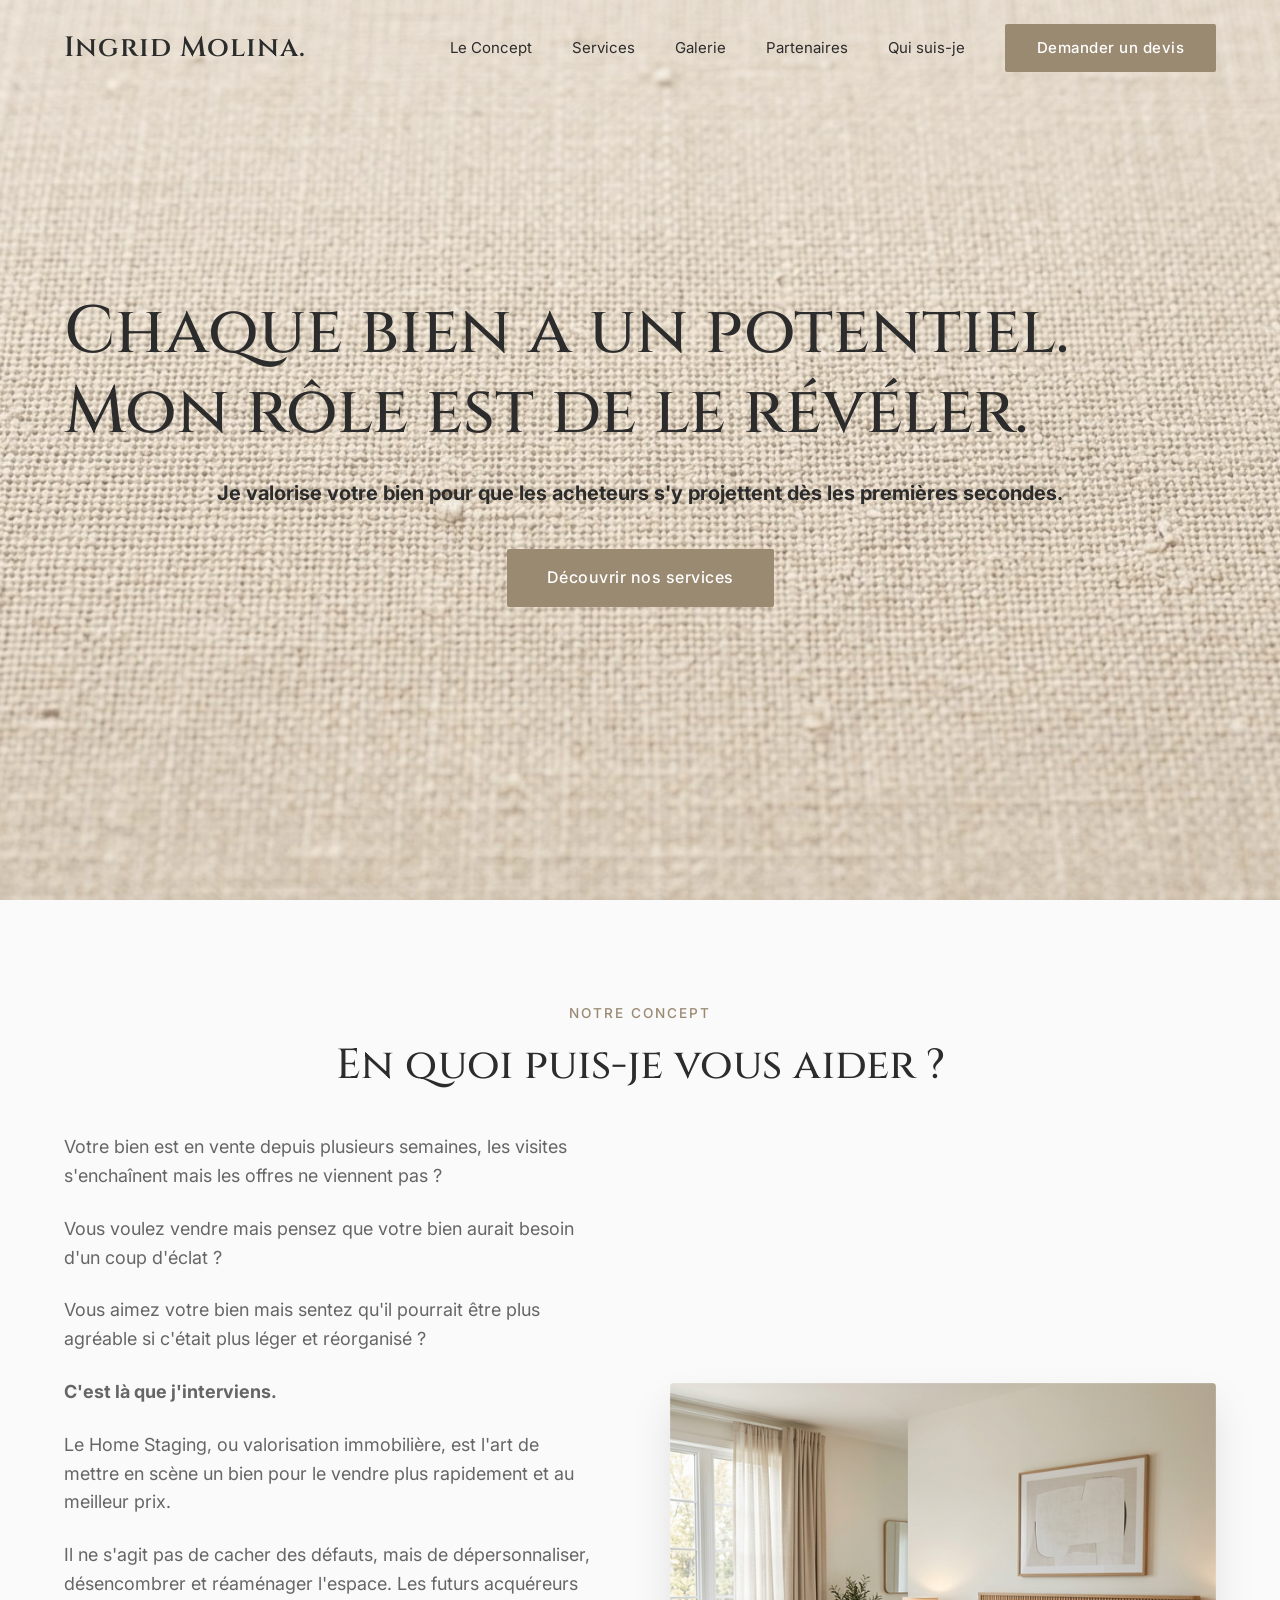
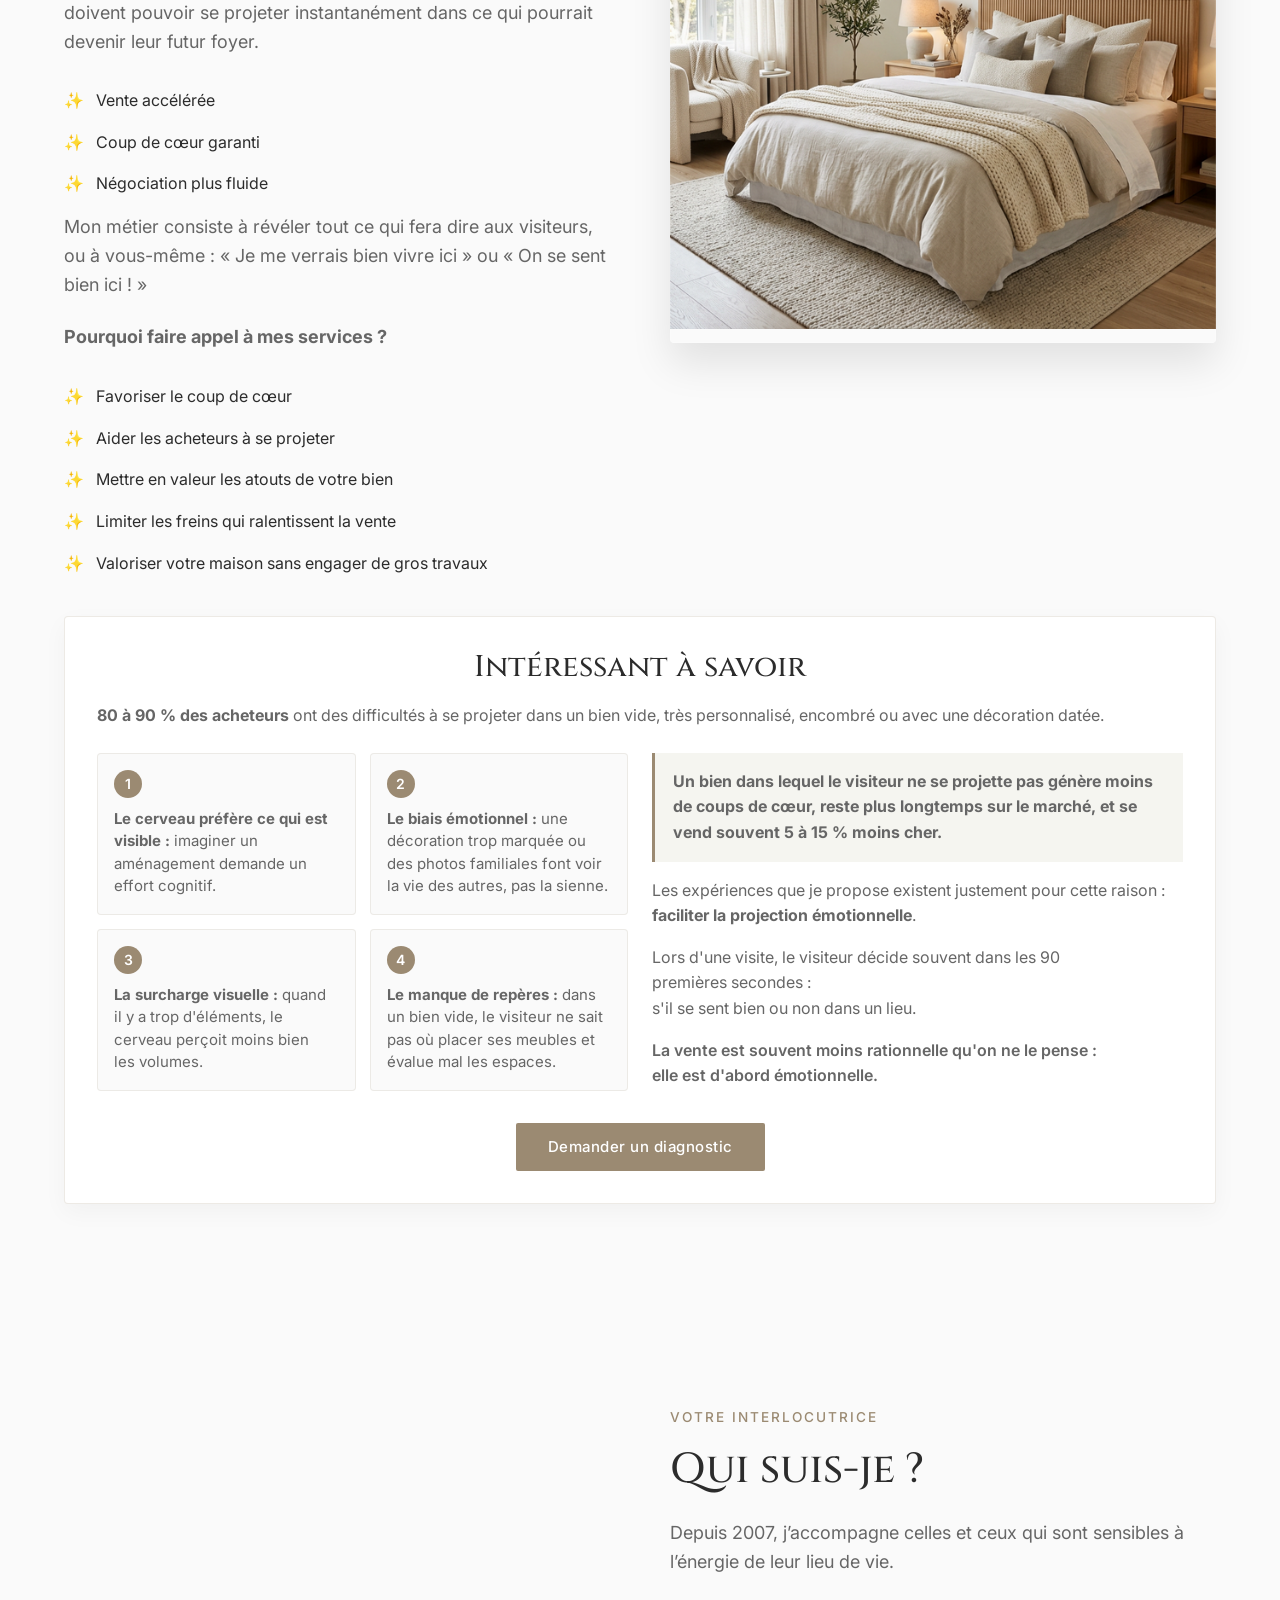
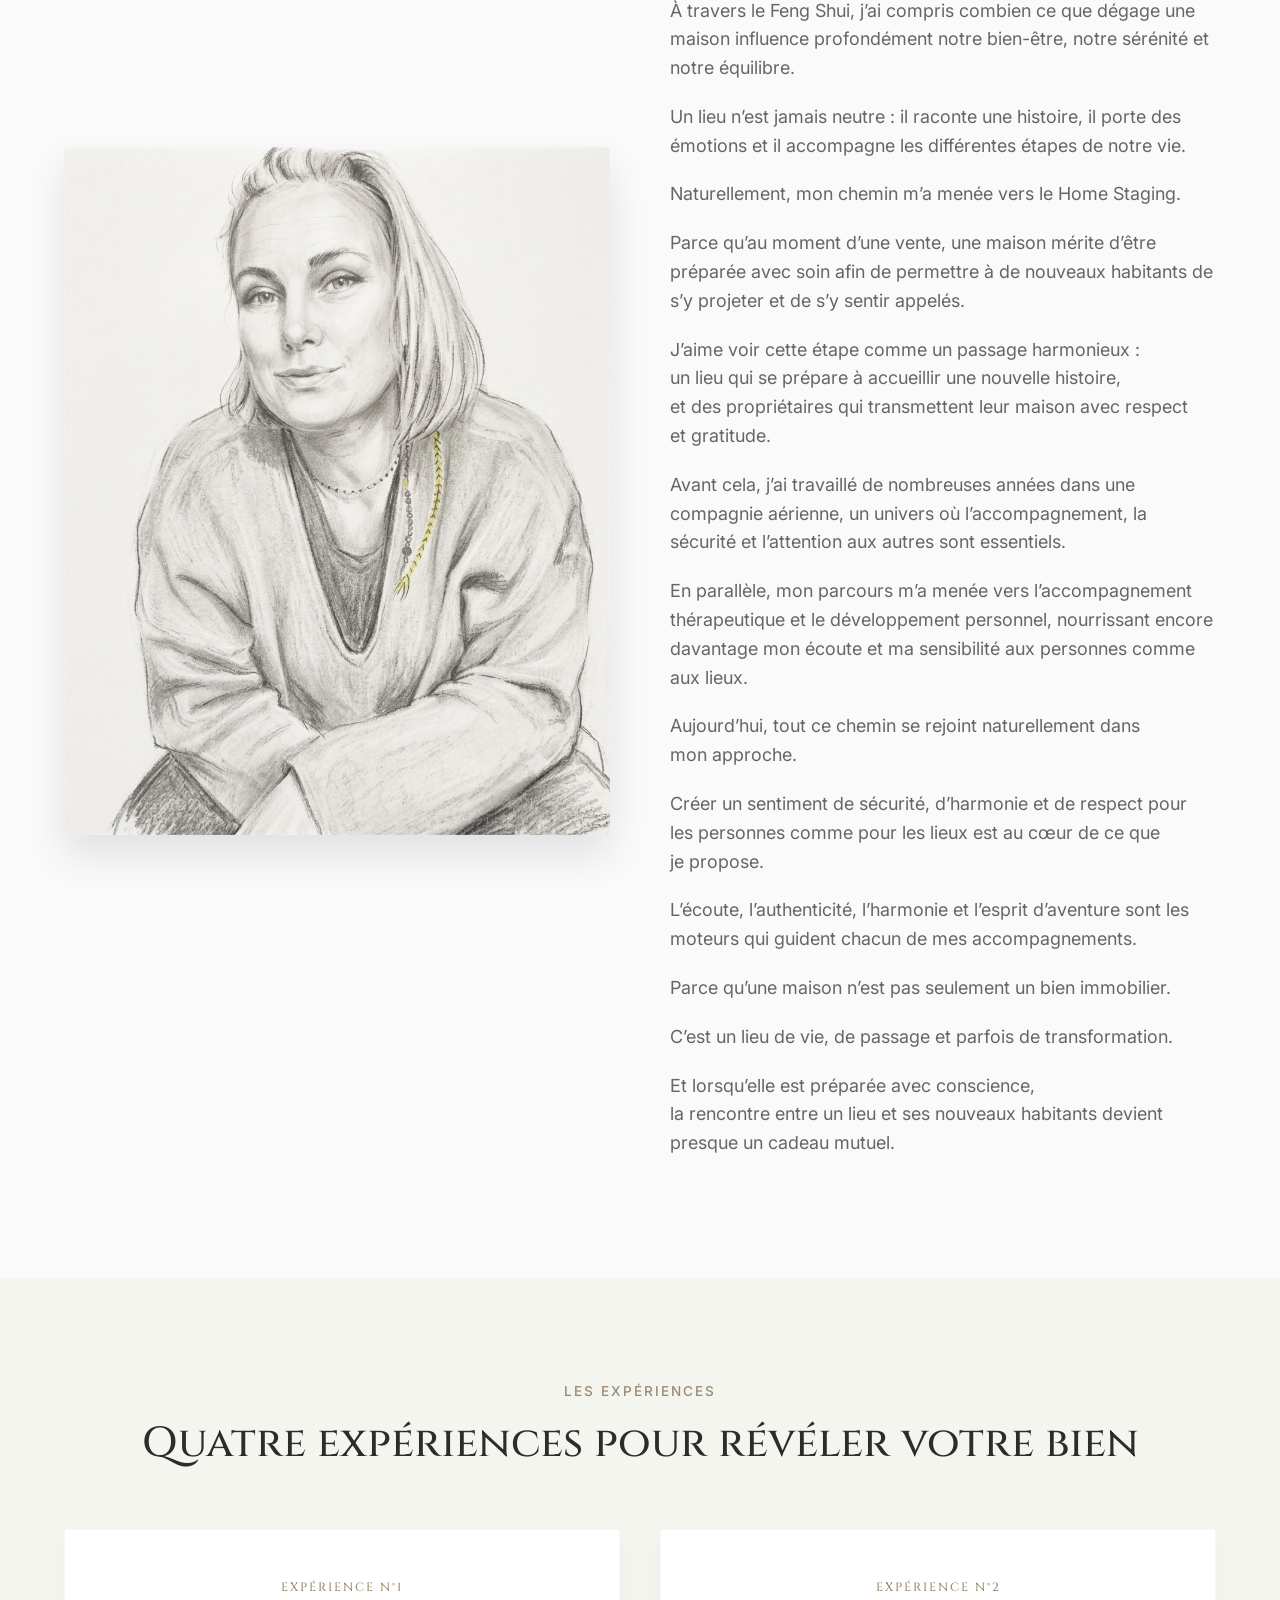
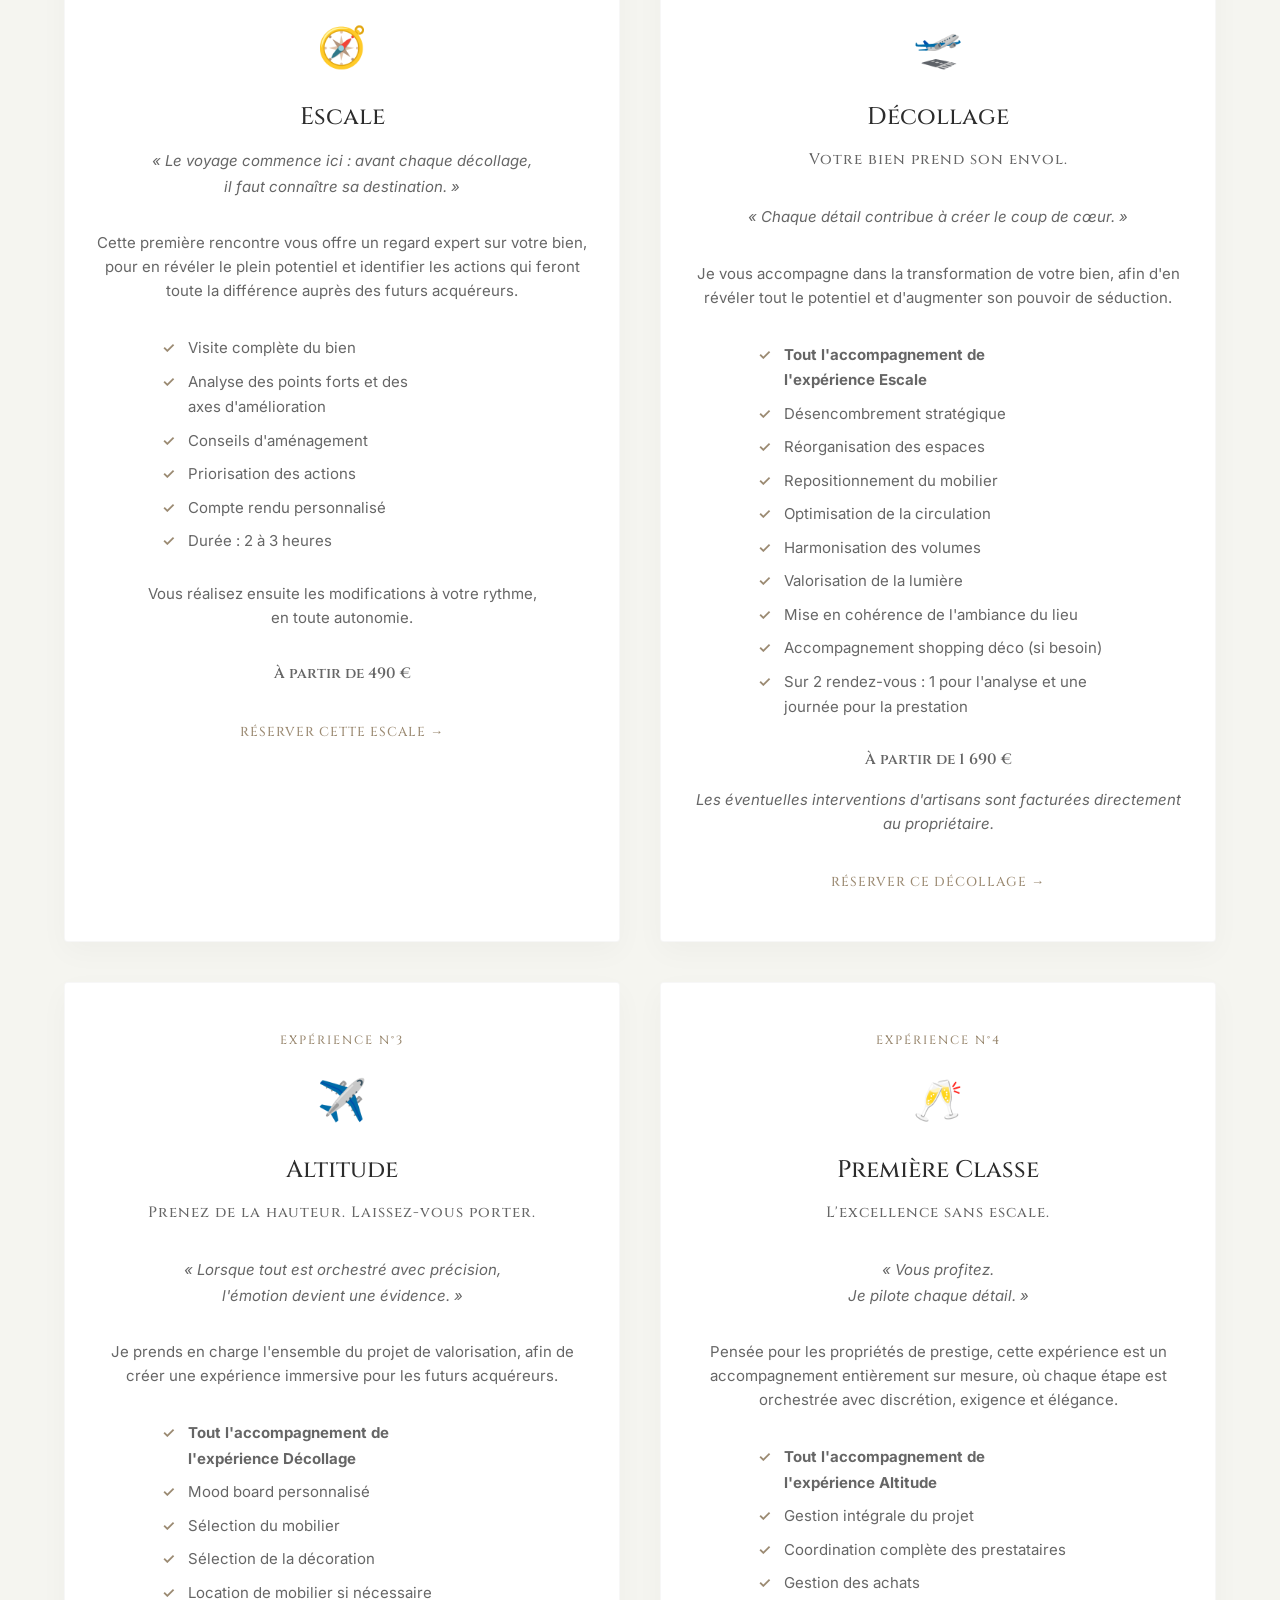
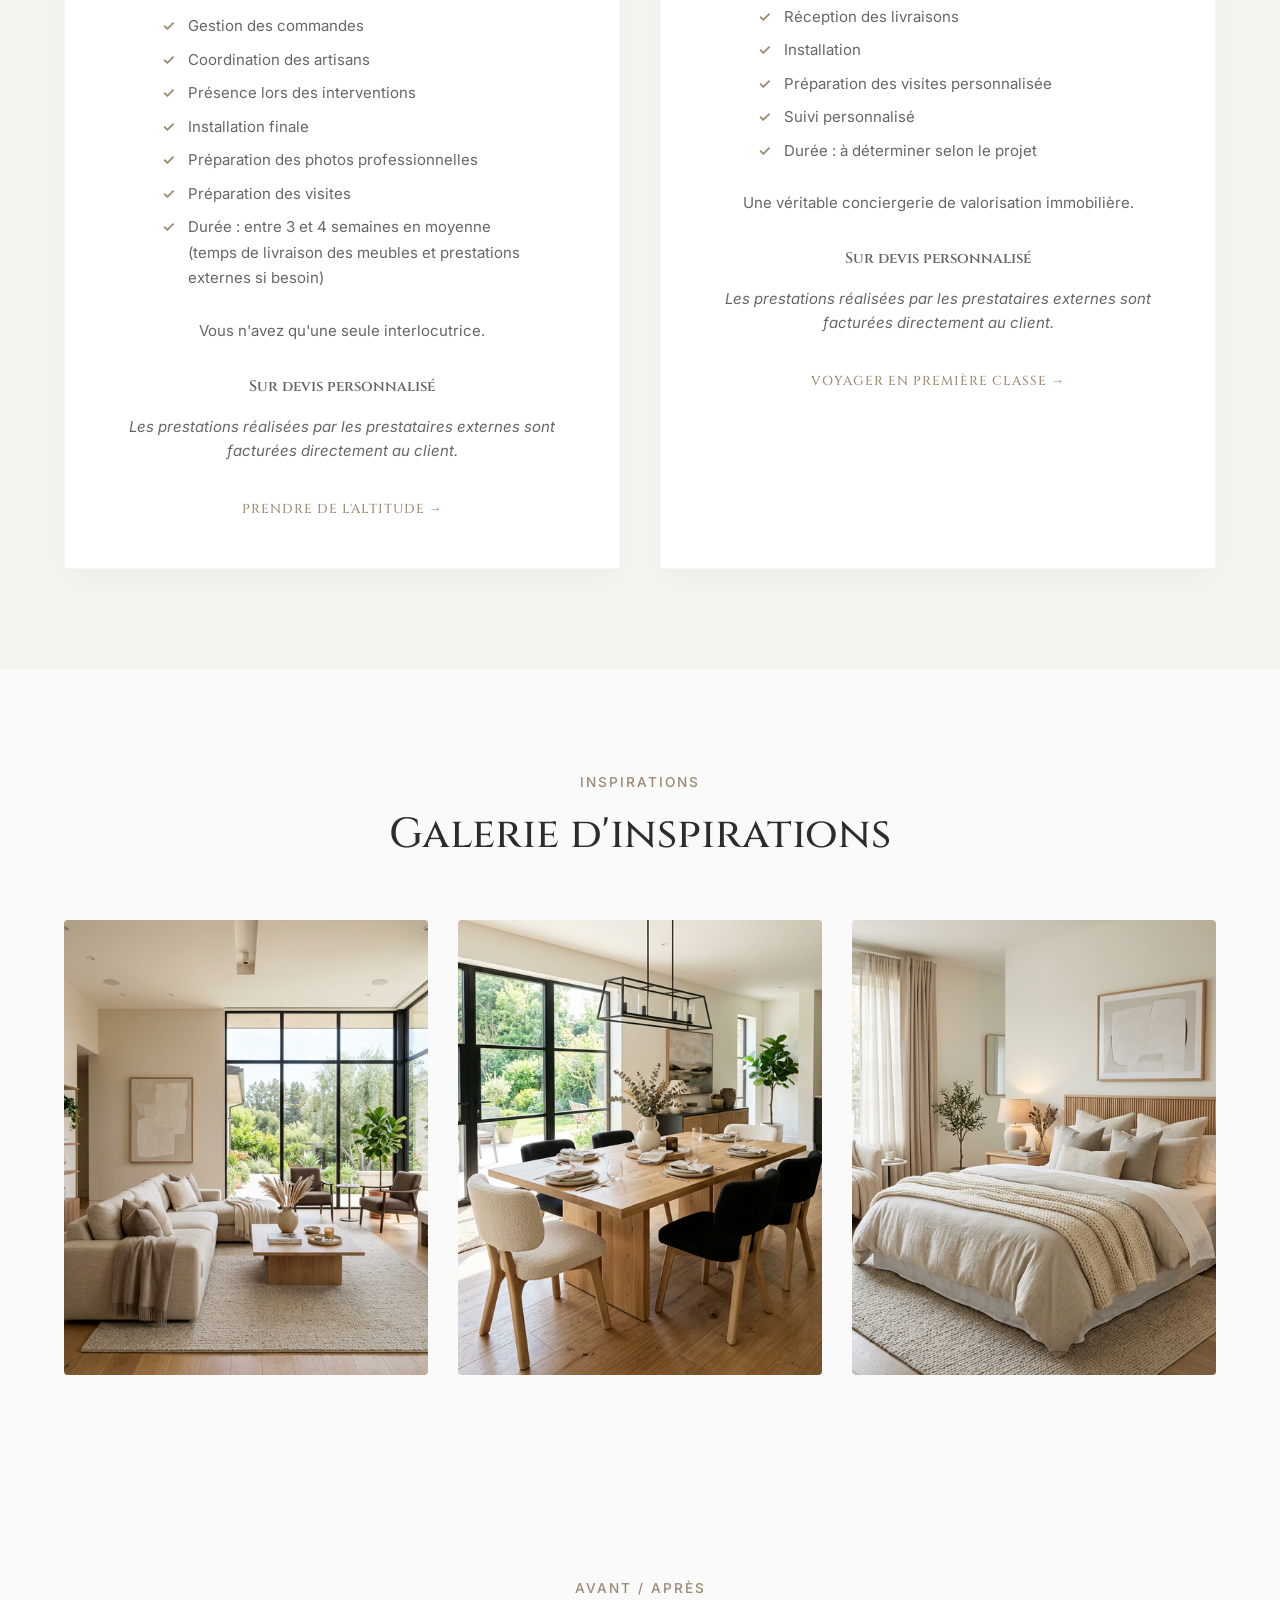
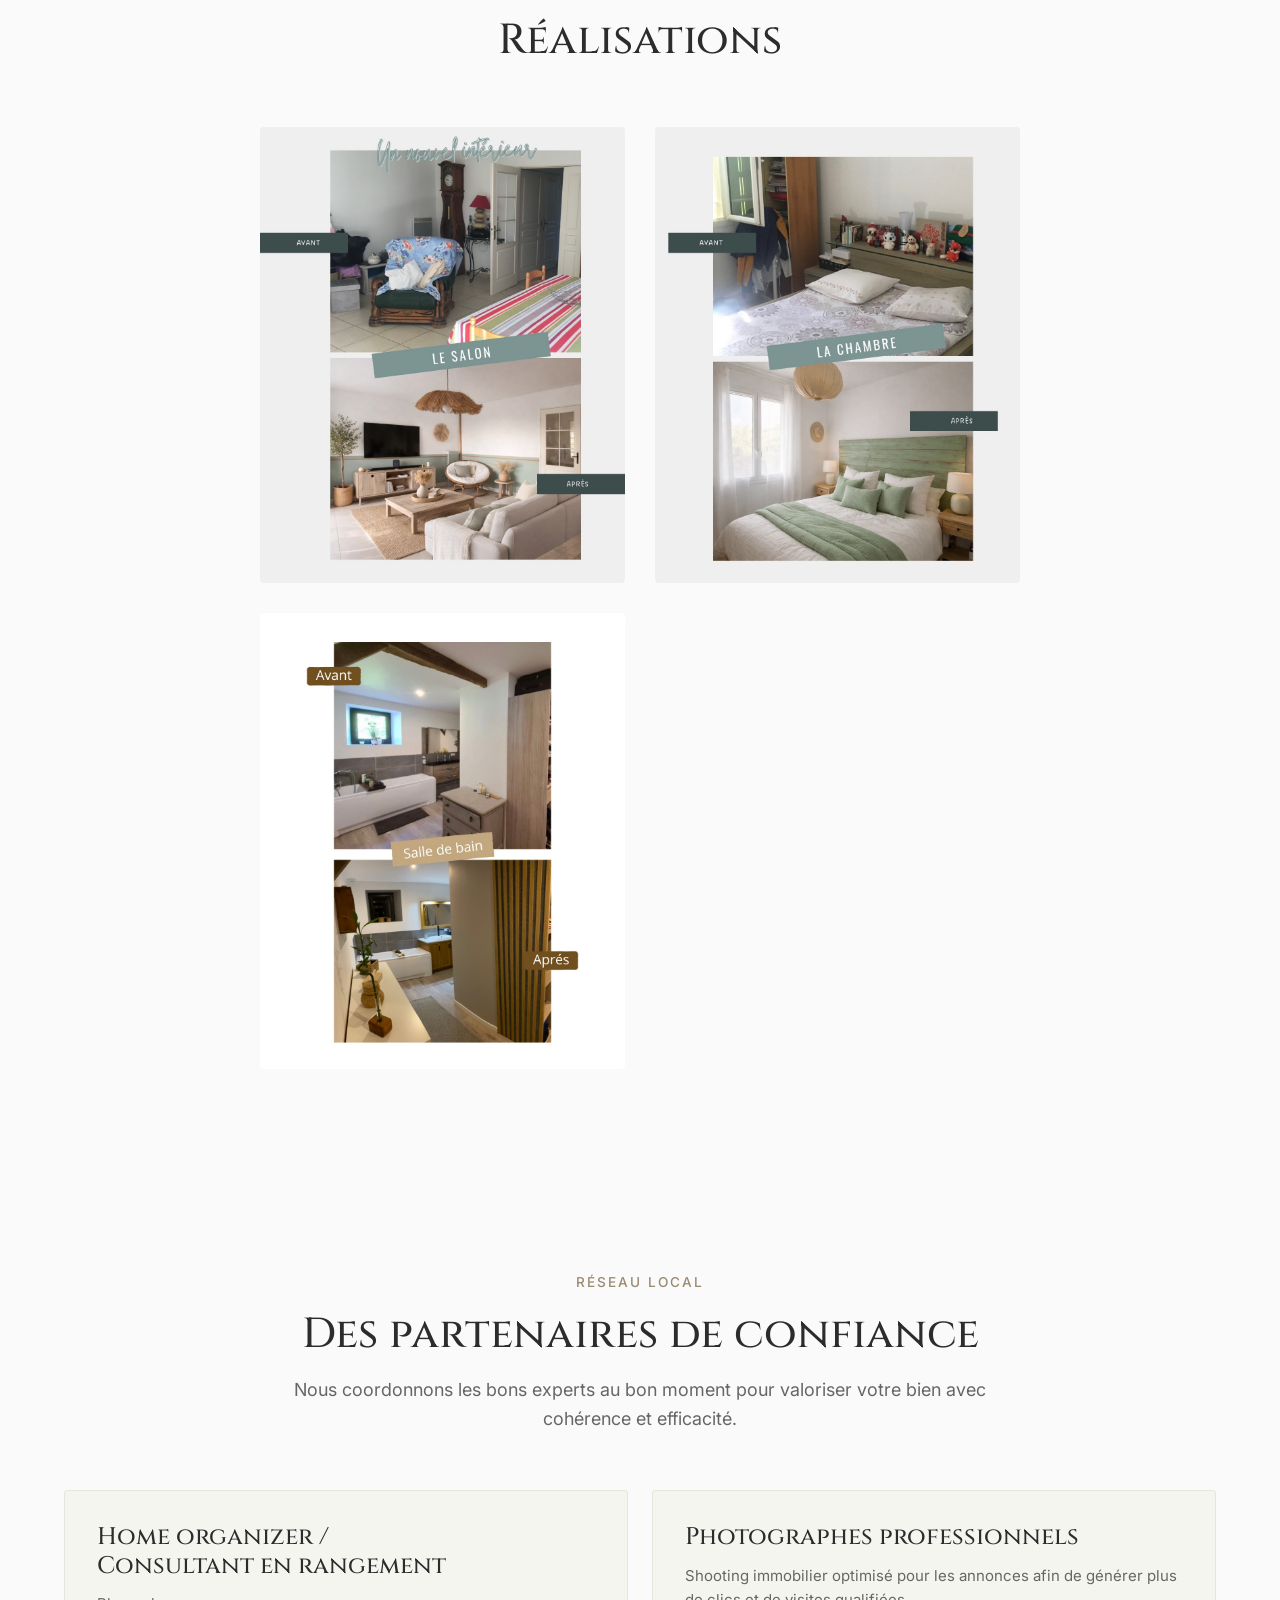
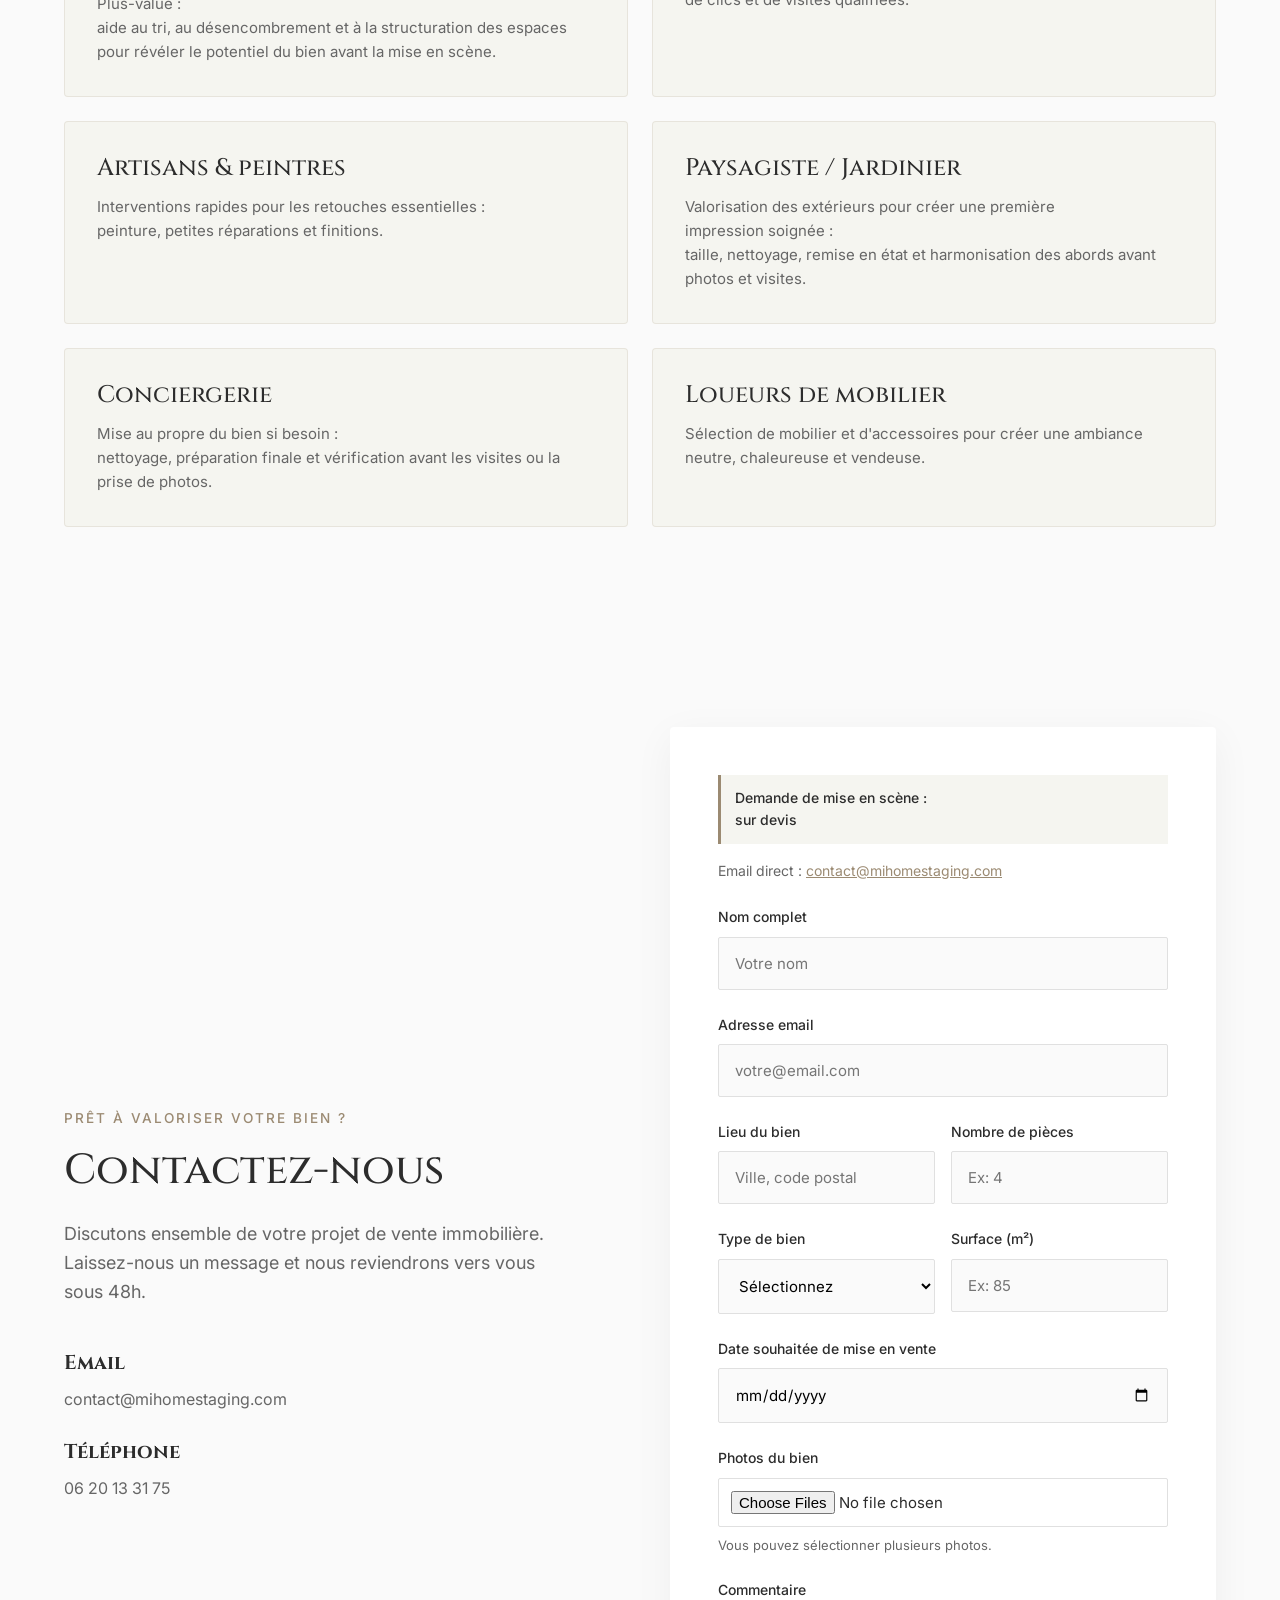
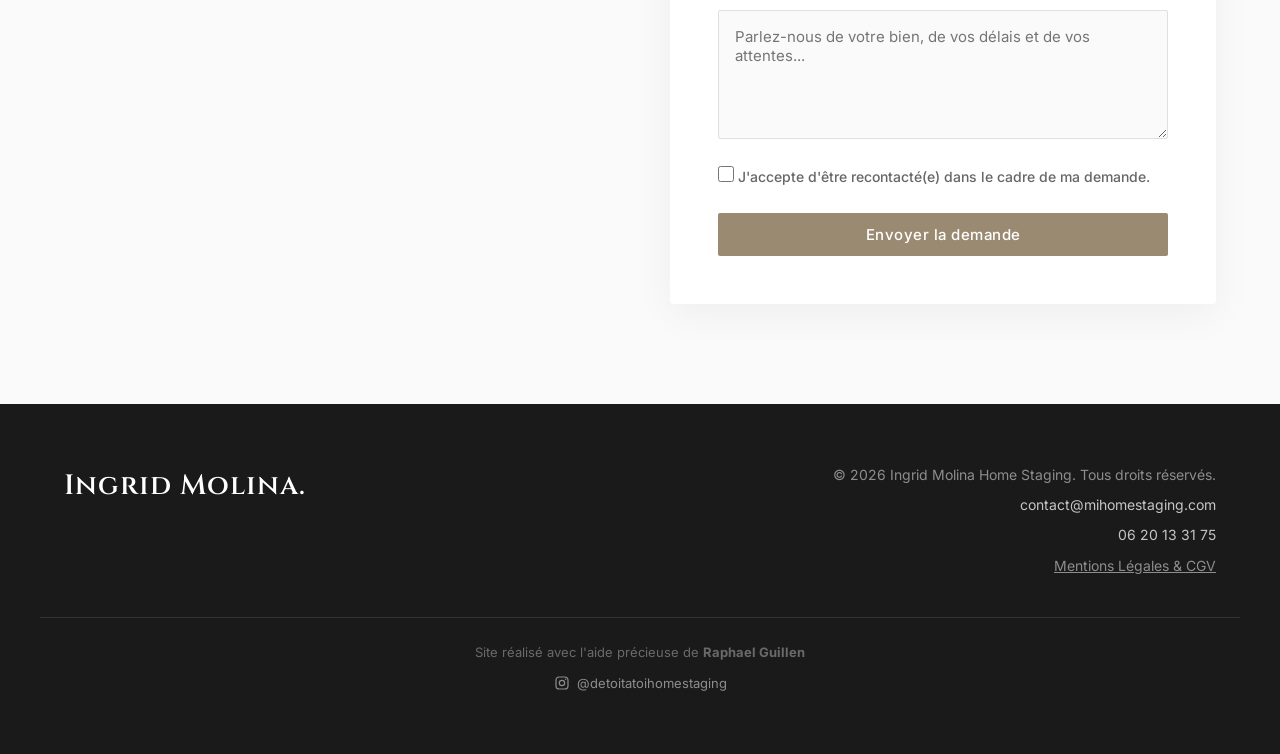
==== index.html @ 418fefd8 "Ajoute un zoom au clic (lightbox) sur les galeries inspirations et réalisations" ====
<!DOCTYPE html>
<html lang="fr">
<head>
    <meta charset="UTF-8">
    <meta name="viewport" content="width=device-width, initial-scale=1.0">
    <title>Ingrid Molina | Home Staging & Design</title>
    
    <!-- Google Fonts -->
    <link rel="preconnect" href="https://fonts.googleapis.com">
    <link rel="preconnect" href="https://fonts.gstatic.com" crossorigin>
    <link href="https://fonts.googleapis.com/css2?family=Cinzel:wght@400;500;600&family=Inter:wght@300;400;500&display=swap" rel="stylesheet">
    
    <!-- Custom CSS -->
    <link rel="stylesheet" href="style.css">
</head>
<body>

    <!-- Header -->
    <header class="header">
        <div class="container header-container">
            <div class="logo">Ingrid Molina.</div>
            <nav class="nav">
                <a href="#concept">Le Concept</a>
                <a href="#services">Services</a>
                <a href="#galerie">Galerie</a>
                <a href="#partenaires">Partenaires</a>
                <a href="#qui-suis-je">Qui suis-je</a>
                <a href="#contact" class="btn btn-primary">Demander un devis</a>
            </nav>
            <div class="mobile-menu-btn">
                <span></span>
                <span></span>
                <span></span>
            </div>
        </div>
    </header>

    <!-- Hero Section -->
    <section class="hero" id="accueil">
        <div class="container hero-content fade-in-up">
            <h1><span class="hero-line">Chaque bien a un potentiel.</span><span class="hero-line">Mon rôle est de le révéler.</span></h1>
            <p class="hero-lead">Je valorise votre bien pour que les acheteurs s'y projettent dès les premières secondes.</p>
            <div class="hero-cta">
                <a href="#services" class="btn btn-primary btn-large">Découvrir nos services</a>
            </div>
        </div>
    </section>

    <!-- About / Concept Section -->
    <section class="section about" id="concept">
        <div class="container">
            <div class="about-heading fade-in-up">
                <span class="section-tag">Notre Concept</span>
                <h2>En quoi puis-je vous&nbsp;aider&nbsp;?</h2>
            </div>

            <div class="grid-2 about-main">
                <div class="about-text fade-in-up delay-100">
                    <p>Votre bien est en vente depuis plusieurs semaines, les visites s'enchaînent mais les offres ne viennent&nbsp;pas&nbsp;?</p>
                    <p>Vous voulez vendre mais pensez que votre bien aurait besoin d'un coup&nbsp;d'éclat&nbsp;?</p>
                    <p>Vous aimez votre bien mais sentez qu'il pourrait être plus agréable si c'était plus léger et&nbsp;réorganisé&nbsp;?</p>
                    <p><strong>C'est là que j'interviens.</strong></p>
                    <p>Le Home Staging, ou valorisation immobilière, est l'art de mettre en scène un bien pour le vendre plus rapidement et au meilleur prix.</p>
                    <p>Il ne s'agit pas de cacher des défauts, mais de dépersonnaliser, désencombrer et réaménager l'espace. Les futurs acquéreurs doivent pouvoir se projeter instantanément dans ce qui pourrait devenir leur futur foyer.</p>
                    <ul class="features-list">
                        <li><span class="icon">✨</span> Vente accélérée</li>
                        <li><span class="icon">✨</span> Coup de cœur garanti</li>
                        <li><span class="icon">✨</span> Négociation plus fluide</li>
                    </ul>
                    <p>Mon métier consiste à révéler tout ce qui fera dire aux visiteurs, ou à vous-même&nbsp;: « Je me verrais bien vivre ici » ou « On se sent bien&nbsp;ici&nbsp;! »</p>
                    <p><strong>Pourquoi faire appel à mes&nbsp;services&nbsp;?</strong></p>
                    <ul class="features-list">
                        <li><span class="icon">✨</span> Favoriser le coup de cœur</li>
                        <li><span class="icon">✨</span> Aider les acheteurs à se projeter</li>
                        <li><span class="icon">✨</span> Mettre en valeur les atouts de votre bien</li>
                        <li><span class="icon">✨</span> Limiter les freins qui ralentissent la vente</li>
                        <li><span class="icon">✨</span> Valoriser votre maison sans engager de gros travaux</li>
                    </ul>
                </div>
                <div class="about-image fade-in-up delay-300">
                    <div class="image-wrapper">
                        <img src="assets/bedroom_interior_staging_1773737446217.png" alt="Chambre élégante Home Staging">
                    </div>
                </div>
            </div>

            <div class="insight-box fade-in-up">
                <h3>Intéressant à savoir</h3>
                <p><strong>80 à 90 % des acheteurs</strong> ont des difficultés à se projeter dans un bien vide, très personnalisé, encombré ou avec une décoration datée.</p>
                <div class="insight-layout">
                    <div class="insight-grid">
                        <article class="insight-card">
                            <span class="insight-number">1</span>
                            <p><strong>Le cerveau préfère ce qui est visible&nbsp;:</strong> imaginer un aménagement demande un effort cognitif.</p>
                        </article>
                        <article class="insight-card">
                            <span class="insight-number">2</span>
                            <p><strong>Le biais émotionnel&nbsp;:</strong> une décoration trop marquée ou des photos familiales font voir la vie des autres, pas la sienne.</p>
                        </article>
                        <article class="insight-card">
                            <span class="insight-number">3</span>
                            <p><strong>La surcharge visuelle&nbsp;:</strong> quand il y a trop d'éléments, le cerveau perçoit moins bien les volumes.</p>
                        </article>
                        <article class="insight-card">
                            <span class="insight-number">4</span>
                            <p><strong>Le manque de repères&nbsp;:</strong> dans un bien vide, le visiteur ne sait pas où placer ses meubles et évalue mal les espaces.</p>
                        </article>
                    </div>
                    <div class="insight-content">
                        <p class="insight-impact"><strong>Un bien dans lequel le visiteur ne se projette pas génère moins de coups de cœur, reste plus longtemps sur le marché, et se vend souvent 5 à 15 % moins cher.</strong></p>
                        <p>Les expériences que je propose existent justement pour cette raison&nbsp;:<br><strong>faciliter la projection émotionnelle</strong>.</p>
                        <p>Lors d'une visite, le visiteur décide souvent dans les 90 premières secondes&nbsp;:<br>s'il se sent bien ou non dans un lieu.</p>
                        <p class="insight-closing">La vente est souvent moins rationnelle qu'on ne le pense&nbsp;:<br>elle est d'abord émotionnelle.</p>
                    </div>
                </div>
                <div class="insight-cta-row">
                    <a href="#contact" class="btn btn-primary insight-cta">Demander un diagnostic</a>
                </div>
            </div>
        </div>
    </section>

    <!-- Qui suis-je Section -->
    <section class="section whoami" id="qui-suis-je">
        <div class="container grid-2">
            <div class="whoami-image fade-in-up">
                <div class="image-wrapper">
                    <img src="assets/portrait_ingrid_fusain.jpg" alt="Portrait au fusain d'Ingrid Molina, consultante Home Staging">
                </div>
            </div>
            <div class="whoami-text fade-in-up delay-200">
                <span class="section-tag">Votre interlocutrice</span>
                <h2>Qui&nbsp;suis-je&nbsp;?</h2>
                <p>Depuis 2007, j’accompagne celles et ceux qui sont sensibles à l’énergie de leur lieu de vie.</p>
                <p>À travers le Feng Shui, j’ai compris combien ce que dégage une maison influence profondément notre bien-être, notre sérénité et notre équilibre.</p>
                <p>Un lieu n’est jamais neutre&nbsp;: il raconte une histoire, il porte des émotions et il accompagne les différentes étapes de notre vie.</p>
                <p>Naturellement, mon chemin m’a menée vers le Home Staging.</p>
                <p>Parce qu’au moment d’une vente, une maison mérite d’être préparée avec soin afin de permettre à de nouveaux habitants de s’y projeter et de s’y sentir appelés.</p>
                <p>J’aime voir cette étape comme un passage harmonieux&nbsp;:<br>un lieu qui se prépare à accueillir une nouvelle histoire,<br>et des propriétaires qui transmettent leur maison avec respect et gratitude.</p>
                <p>Avant cela, j’ai travaillé de nombreuses années dans une compagnie aérienne, un univers où l’accompagnement, la sécurité et l’attention aux autres sont essentiels.</p>
                <p>En parallèle, mon parcours m’a menée vers l’accompagnement thérapeutique et le développement personnel, nourrissant encore davantage mon écoute et ma sensibilité aux personnes comme aux lieux.</p>
                <p>Aujourd’hui, tout ce chemin se rejoint naturellement dans mon approche.</p>
                <p>Créer un sentiment de sécurité, d’harmonie et de respect pour les personnes comme pour les lieux est au cœur de ce que je propose.</p>
                <p>L’écoute, l’authenticité, l’harmonie et l’esprit d’aventure sont les moteurs qui guident chacun de mes accompagnements.</p>
                <p>Parce qu’une maison n’est pas seulement un bien immobilier.</p>
                <p>C’est un lieu de vie, de passage et parfois de transformation.</p>
                <p>Et lorsqu’elle est préparée avec conscience,<br>la rencontre entre un lieu et ses nouveaux habitants devient presque un cadeau mutuel.</p>
            </div>
        </div>
    </section>

    <!-- Services Section -->
    <section class="section services-section bg-light" id="services">
        <div class="container">
            <div class="section-header text-center fade-in-up">
                <span class="section-tag">Les Expériences</span>
                <h2>Quatre expériences pour révéler votre bien</h2>
            </div>
            <div class="services-grid experiences-grid">
                <!-- Expérience 1 : Escale -->
                <div class="service-card experience-card fade-in-up delay-100">
                    <span class="experience-step">Expérience n°1</span>
                    <div class="service-icon">🧭</div>
                    <h3>Escale</h3>
                    <p class="experience-tagline">« Le voyage commence ici&nbsp;: avant chaque décollage,<br>il faut connaître sa destination. »</p>
                    <p>Cette première rencontre vous offre un regard expert sur votre bien, pour en révéler le plein potentiel et identifier les actions qui feront toute la différence auprès des futurs acquéreurs.</p>
                    <ul class="experience-includes">
                        <li>Visite complète du bien</li>
                        <li>Analyse des points forts et des axes d'amélioration</li>
                        <li>Conseils d'aménagement</li>
                        <li>Priorisation des actions</li>
                        <li>Compte rendu personnalisé</li>
                        <li>Durée&nbsp;: 2 à 3 heures</li>
                    </ul>
                    <p>Vous réalisez ensuite les modifications à votre rythme,<br>en toute autonomie.</p>
                    <p class="experience-price">À partir de 490&nbsp;€</p>
                    <a href="#contact" class="service-link">Réserver cette escale &rarr;</a>
                </div>
                <!-- Expérience 2 : Décollage -->
                <div class="service-card experience-card fade-in-up delay-200">
                    <span class="experience-step">Expérience n°2</span>
                    <div class="service-icon">🛫</div>
                    <h3>Décollage</h3>
                    <p class="experience-subtitle">Votre bien prend son envol.</p>
                    <p class="experience-tagline">« Chaque détail contribue à créer le coup de cœur. »</p>
                    <p>Je vous accompagne dans la transformation de votre bien, afin d'en révéler tout le potentiel et d'augmenter son pouvoir de séduction.</p>
                    <ul class="experience-includes">
                        <li class="includes-highlight"><strong>Tout l'accompagnement de l'expérience Escale</strong></li>
                        <li>Désencombrement stratégique</li>
                        <li>Réorganisation des espaces</li>
                        <li>Repositionnement du mobilier</li>
                        <li>Optimisation de la circulation</li>
                        <li>Harmonisation des volumes</li>
                        <li>Valorisation de la lumière</li>
                        <li>Mise en cohérence de l'ambiance du lieu</li>
                        <li>Accompagnement shopping déco (si besoin)</li>
                        <li>Sur 2 rendez-vous&nbsp;: 1 pour l'analyse et une journée pour la prestation</li>
                    </ul>
                    <p class="experience-price">À partir de 1&nbsp;690&nbsp;€</p>
                    <p class="experience-note">Les éventuelles interventions d'artisans sont facturées directement au propriétaire.</p>
                    <a href="#contact" class="service-link">Réserver ce décollage &rarr;</a>
                </div>
                <!-- Expérience 3 : Altitude -->
                <div class="service-card experience-card fade-in-up delay-300">
                    <span class="experience-step">Expérience n°3</span>
                    <div class="service-icon">✈️</div>
                    <h3>Altitude</h3>
                    <p class="experience-subtitle">Prenez de la hauteur. Laissez-vous porter.</p>
                    <p class="experience-tagline">« Lorsque tout est orchestré avec précision,<br>l'émotion devient une évidence. »</p>
                    <p>Je prends en charge l'ensemble du projet de valorisation, afin de créer une expérience immersive pour les futurs acquéreurs.</p>
                    <ul class="experience-includes">
                        <li class="includes-highlight"><strong>Tout l'accompagnement de l'expérience Décollage</strong></li>
                        <li>Mood board personnalisé</li>
                        <li>Sélection du mobilier</li>
                        <li>Sélection de la décoration</li>
                        <li>Location de mobilier si nécessaire</li>
                        <li>Gestion des commandes</li>
                        <li>Coordination des artisans</li>
                        <li>Présence lors des interventions</li>
                        <li>Installation finale</li>
                        <li>Préparation des photos professionnelles</li>
                        <li>Préparation des visites</li>
                        <li>Durée&nbsp;: entre 3 et 4 semaines en moyenne (temps de livraison des meubles et prestations externes si besoin)</li>
                    </ul>
                    <p>Vous n'avez qu'une seule interlocutrice.</p>
                    <p class="experience-price">Sur devis personnalisé</p>
                    <p class="experience-note">Les prestations réalisées par les prestataires externes sont facturées directement au client.</p>
                    <a href="#contact" class="service-link">Prendre de l'altitude &rarr;</a>
                </div>
                <!-- Expérience 4 : Première Classe -->
                <div class="service-card experience-card fade-in-up delay-400">
                    <span class="experience-step">Expérience n°4</span>
                    <div class="service-icon">🥂</div>
                    <h3>Première Classe</h3>
                    <p class="experience-subtitle">L'excellence sans escale.</p>
                    <p class="experience-tagline">« Vous profitez.<br>Je pilote chaque détail. »</p>
                    <p>Pensée pour les propriétés de prestige, cette expérience est un accompagnement entièrement sur mesure, où chaque étape est orchestrée avec discrétion, exigence et élégance.</p>
                    <ul class="experience-includes">
                        <li class="includes-highlight"><strong>Tout l'accompagnement de l'expérience Altitude</strong></li>
                        <li>Gestion intégrale du projet</li>
                        <li>Coordination complète des prestataires</li>
                        <li>Gestion des achats</li>
                        <li>Réception des livraisons</li>
                        <li>Installation</li>
                        <li>Préparation des visites personnalisée</li>
                        <li>Suivi personnalisé</li>
                        <li>Durée&nbsp;: à déterminer selon le projet</li>
                    </ul>
                    <p>Une véritable conciergerie de valorisation immobilière.</p>
                    <p class="experience-price">Sur devis personnalisé</p>
                    <p class="experience-note">Les prestations réalisées par les prestataires externes sont facturées directement au client.</p>
                    <a href="#contact" class="service-link">Voyager en Première Classe &rarr;</a>
                </div>
            </div>
        </div>
    </section>

    <!-- Gallery Section -->
    <section class="section gallery" id="galerie">
        <div class="container">
            <div class="section-header text-center fade-in-up">
                <span class="section-tag">Inspirations</span>
                <h2>Galerie d'inspirations</h2>
            </div>
            <div class="gallery-grid">
                <div class="gallery-item fade-in-up">
                    <img src="assets/hero_interior_staging_1773737428458.png" alt="Projet Salon">
                    <div class="gallery-overlay">
                        <h4>Salon Lumineux</h4>
                        <p>Désencombrement & Aménagement</p>
                    </div>
                </div>
                <div class="gallery-item fade-in-up delay-200">
                    <img src="assets/dining_interior_staging_1773737461609.png" alt="Projet Salle à Manger">
                    <div class="gallery-overlay">
                        <h4>Salle à Manger</h4>
                        <p>Modernisation de l'espace</p>
                    </div>
                </div>
                <div class="gallery-item fade-in-up delay-400">
                    <img src="assets/bedroom_interior_staging_1773737446217.png" alt="Projet Chambre">
                    <div class="gallery-overlay">
                        <h4>Suite Parentale</h4>
                        <p>Ambiance cocooning</p>
                    </div>
                </div>
            </div>
        </div>
    </section>

    <!-- Réalisations Section -->
    <section class="section gallery realisations" id="realisations">
        <div class="container">
            <div class="section-header text-center fade-in-up">
                <span class="section-tag">Avant / Après</span>
                <h2>Réalisations</h2>
            </div>
            <div class="gallery-grid realisations-grid">
                <div class="gallery-item fade-in-up delay-200">
                    <img src="assets/avant_apres_salon.jpg" alt="Avant / Après — le salon&nbsp;: matières naturelles et volumes apaisés">
                    <div class="gallery-overlay">
                        <h4>Le Salon — Avant / Après</h4>
                        <p>Matières naturelles, volumes apaisés&nbsp;: le coup de cœur immédiat</p>
                    </div>
                </div>
                <div class="gallery-item fade-in-up delay-400">
                    <img src="assets/avant_apres_chambre.jpg" alt="Avant / Après — la chambre&nbsp;: tête de lit céladon, lin lavé et lumière retrouvée">
                    <div class="gallery-overlay">
                        <h4>La Chambre — Avant / Après</h4>
                        <p>Une parenthèse de douceur&nbsp;: céladon, lin lavé et lumière retrouvée</p>
                    </div>
                </div>
                <div class="gallery-item fade-in-up delay-300">
                    <img src="assets/avant_apres_salle_de_bain_dressing.jpg" alt="Avant / Après — la salle de bain et le dressing&nbsp;: rangements sur mesure et mise en lumière">
                    <div class="gallery-overlay">
                        <h4>Salle de Bain & Dressing — Avant / Après</h4>
                        <p>Rangements sur mesure et mise en lumière&nbsp;: l'espace se révèle</p>
                    </div>
                </div>
            </div>
        </div>
    </section>

    <!-- Partenaires Section -->
    <section class="section partners" id="partenaires">
        <div class="container">
            <div class="section-header text-center fade-in-up">
                <span class="section-tag">Réseau local</span>
                <h2>Des partenaires de confiance</h2>
                <p>Nous coordonnons les bons experts au bon moment pour valoriser votre bien avec cohérence et efficacité.</p>
            </div>
            <div class="partners-grid">
                <article class="partner-card fade-in-up delay-100">
                    <h3>Home organizer /<br>Consultant en rangement</h3>
                    <p>Plus-value&nbsp;:<br>aide au tri, au désencombrement et à la structuration des espaces pour révéler le potentiel du bien avant la mise en scène.</p>
                </article>
                <article class="partner-card fade-in-up delay-200">
                    <h3>Photographes professionnels</h3>
                    <p>Shooting immobilier optimisé pour les annonces afin de générer plus de clics et de visites qualifiées.</p>
                </article>
                <article class="partner-card fade-in-up delay-300">
                    <h3>Artisans & peintres</h3>
                    <p>Interventions rapides pour les retouches essentielles&nbsp;:<br>peinture, petites réparations et finitions.</p>
                </article>
                <article class="partner-card fade-in-up delay-400">
                    <h3>Paysagiste / Jardinier</h3>
                    <p>Valorisation des extérieurs pour créer une première impression soignée&nbsp;:<br>taille, nettoyage, remise en état et harmonisation des abords avant photos et visites.</p>
                </article>
                <article class="partner-card fade-in-up delay-400">
                    <h3>Conciergerie</h3>
                    <p>Mise au propre du bien si besoin&nbsp;:<br>nettoyage, préparation finale et vérification avant les visites ou la prise de photos.</p>
                </article>
                <article class="partner-card fade-in-up delay-400">
                    <h3>Loueurs de mobilier</h3>
                    <p>Sélection de mobilier et d'accessoires pour créer une ambiance neutre, chaleureuse et vendeuse.</p>
                </article>
            </div>
        </div>
    </section>

    <!-- Contact Section -->
    <section class="section contact" id="contact">
        <div class="container grid-2">
            <div class="contact-info fade-in-up">
                <span class="section-tag">Prêt à valoriser votre&nbsp;bien&nbsp;?</span>
                <h2>Contactez-nous</h2>
                <p>Discutons ensemble de votre projet de vente immobilière. Laissez-nous un message et nous reviendrons vers vous sous 48h.</p>
                <div class="info-block">
                    <strong>Email</strong>
                    <a href="mailto:contact@mihomestaging.com">contact@mihomestaging.com</a>
                </div>
                <div class="info-block">
                    <strong>Téléphone</strong>
                    <a href="tel:+33620133175">06 20 13 31 75</a>
                </div>
            </div>
            <div class="contact-form fade-in-up delay-200">
                <form action="#" method="POST" enctype="multipart/form-data">
                    <p class="form-intro">Demande de mise en scène&nbsp;:<br>sur devis</p>
                    <p class="form-contact-mail">Email direct&nbsp;: <a href="mailto:contact@mihomestaging.com">contact@mihomestaging.com</a></p>
                    <div class="form-group">
                        <label for="name">Nom complet</label>
                        <input type="text" id="name" name="name" placeholder="Votre nom" required>
                    </div>
                    <div class="form-group">
                        <label for="email">Adresse email</label>
                        <input type="email" id="email" name="email" placeholder="votre@email.com" required>
                    </div>
                    <div class="form-grid">
                        <div class="form-group">
                            <label for="location">Lieu du bien</label>
                            <input type="text" id="location" name="location" placeholder="Ville, code postal" required>
                        </div>
                        <div class="form-group">
                            <label for="rooms">Nombre de pièces</label>
                            <input type="number" id="rooms" name="rooms" min="1" placeholder="Ex: 4" required>
                        </div>
                    </div>
                    <div class="form-grid">
                        <div class="form-group">
                            <label for="property-type">Type de bien</label>
                            <select id="property-type" name="property_type" required>
                                <option value="">Sélectionnez</option>
                                <option value="appartement">Appartement</option>
                                <option value="maison">Maison</option>
                                <option value="studio">Studio</option>
                                <option value="autre">Autre</option>
                            </select>
                        </div>
                        <div class="form-group">
                            <label for="surface">Surface (m²)</label>
                            <input type="number" id="surface" name="surface" min="10" step="1" placeholder="Ex: 85" required>
                        </div>
                    </div>
                    <div class="form-group">
                        <label for="sale-date">Date souhaitée de mise en vente</label>
                        <input type="date" id="sale-date" name="sale_date" required>
                    </div>
                    <div class="form-group">
                        <label for="photos">Photos du bien</label>
                        <input type="file" id="photos" name="photos" accept="image/*" multiple>
                        <small class="form-help">Vous pouvez sélectionner plusieurs photos.</small>
                    </div>
                    <div class="form-group">
                        <label for="message">Commentaire</label>
                        <textarea id="message" name="message" rows="5" placeholder="Parlez-nous de votre bien, de vos délais et de vos attentes..." required></textarea>
                    </div>
                    <div class="form-group form-consent">
                        <label class="checkbox-wrap" for="consent">
                            <input type="checkbox" id="consent" name="consent" required>
                            <span>J'accepte d'être recontacté(e) dans le cadre de ma demande.</span>
                        </label>
                    </div>
                    <button type="submit" class="btn btn-primary btn-block">Envoyer la demande</button>
                </form>
            </div>
        </div>
    </section>

    <!-- Footer -->
    <footer class="footer">
        <div class="container footer-content" style="align-items: flex-start;">
            <div class="logo">Ingrid Molina.</div>
            <div style="display: flex; flex-direction: column; align-items: flex-end; gap: 8px;">
                <p>&copy; 2026 Ingrid Molina Home Staging. Tous droits réservés.</p>
                <a href="mailto:contact@mihomestaging.com" style="color: rgba(255,255,255,0.75); font-size: 14px;">contact@mihomestaging.com</a>
                <a href="tel:+33620133175" style="color: rgba(255,255,255,0.75); font-size: 14px;">06 20 13 31 75</a>
                <a href="cgv.html" style="color: rgba(255,255,255,0.5); font-size: 14px; text-decoration: underline;">Mentions Légales & CGV</a>
            </div>
        </div>
        <div class="container footer-credit">
            <p>Site réalisé avec l'aide précieuse de <strong>Raphael Guillen</strong></p>
            <a href="https://www.instagram.com/detoitatoihomestaging/" target="_blank" rel="noopener noreferrer" class="footer-instagram" aria-label="Profil Instagram De Toit à Toi Home Staging">
                <svg viewBox="0 0 24 24" fill="none" stroke="currentColor" stroke-width="1.8" aria-hidden="true">
                    <rect x="3" y="3" width="18" height="18" rx="5"></rect>
                    <circle cx="12" cy="12" r="4"></circle>
                    <circle cx="17.5" cy="6.5" r="1.1" fill="currentColor" stroke="none"></circle>
                </svg>
                <span>@detoitatoihomestaging</span>
            </a>
        </div>
    </footer>

    <!-- Retour en haut de page -->
    <a href="#accueil" class="back-to-top" aria-label="Remonter en haut de page">↑</a>

    <!-- Lightbox (zoom photo au clic) -->
    <div class="lightbox" id="lightbox" aria-hidden="true">
        <button class="lightbox-close" aria-label="Fermer l'image">&times;</button>
        <figure class="lightbox-figure">
            <img src="" alt="">
            <figcaption>
                <h4></h4>
                <p></p>
            </figcaption>
        </figure>
    </div>

    <!-- Scripts -->
    <script>
        // Intersection Observer for scroll animations
        const observerOptions = {
            root: null,
            rootMargin: '0px',
            threshold: 0.15
        };

        const observer = new IntersectionObserver((entries, observer) => {
            entries.forEach(entry => {
                if (entry.isIntersecting) {
                    entry.target.classList.add('is-visible');
                    observer.unobserve(entry.target);
                }
            });
        }, observerOptions);

        document.querySelectorAll('.fade-in-up').forEach((el) => {
            observer.observe(el);
        });

        // Header scroll effect + bouton retour en haut
        const header = document.querySelector('.header');
        const backToTop = document.querySelector('.back-to-top');
        window.addEventListener('scroll', () => {
            if (window.scrollY > 50) {
                header.classList.add('scrolled');
            } else {
                header.classList.remove('scrolled');
            }
            backToTop.classList.toggle('visible', window.scrollY > 600);
        });

        backToTop.addEventListener('click', (e) => {
            e.preventDefault();
            window.scrollTo({ top: 0, behavior: 'smooth' });
        });

        // Mobile Menu Toggle
        const mobileBtn = document.querySelector('.mobile-menu-btn');
        const nav = document.querySelector('.nav');
        
        mobileBtn.addEventListener('click', () => {
            mobileBtn.classList.toggle('active');
            nav.classList.toggle('active');
        });

        // Close mobile menu when clicking a link
        document.querySelectorAll('.nav a').forEach(link => {
            link.addEventListener('click', () => {
                mobileBtn.classList.remove('active');
                nav.classList.remove('active');
            });
        });

        // Lightbox : zoom photo au clic sur les galeries
        const lightbox = document.getElementById('lightbox');
        const lightboxImg = lightbox.querySelector('img');
        const lightboxTitle = lightbox.querySelector('h4');
        const lightboxText = lightbox.querySelector('p');
        const lightboxClose = lightbox.querySelector('.lightbox-close');

        function openLightbox(item) {
            const img = item.querySelector('img');
            const title = item.querySelector('.gallery-overlay h4');
            const text = item.querySelector('.gallery-overlay p');
            lightboxImg.src = img.src;
            lightboxImg.alt = img.alt;
            lightboxTitle.textContent = title ? title.textContent : '';
            lightboxText.textContent = text ? text.textContent : '';
            lightbox.classList.add('active');
            lightbox.setAttribute('aria-hidden', 'false');
            document.body.style.overflow = 'hidden';
        }

        function closeLightbox() {
            lightbox.classList.remove('active');
            lightbox.setAttribute('aria-hidden', 'true');
            document.body.style.overflow = '';
        }

        document.querySelectorAll('.gallery-item').forEach((item) => {
            item.addEventListener('click', () => openLightbox(item));
        });

        lightboxClose.addEventListener('click', closeLightbox);

        lightbox.addEventListener('click', (e) => {
            if (e.target === lightbox) closeLightbox();
        });

        document.addEventListener('keydown', (e) => {
            if (e.key === 'Escape' && lightbox.classList.contains('active')) closeLightbox();
        });
    </script>
</body>
</html>
---- style.css ----
/* ==========================================================================
   CSS Variables & Reset
   ========================================================================== */
:root {
    --primary: #9B8A72; /* Warm, elegant taupe */
    --primary-dark: #7A6953;
    --text-main: #2C2C2C;
    --text-muted: #666666;
    --bg-main: #FAFAFA;
    --bg-light: #F5F5F0;
    --white: #FFFFFF;
    
    --font-heading: 'Cinzel', serif;
    --font-body: 'Inter', sans-serif;
    
    --transition: all 0.3s cubic-bezier(0.25, 0.46, 0.45, 0.94);
}

* {
    margin: 0;
    padding: 0;
    box-sizing: border-box;
}

html {
    scroll-behavior: smooth;
}

body {
    font-family: var(--font-body);
    font-size: 16px;
    line-height: 1.6;
    color: var(--text-main);
    background-color: var(--bg-main);
    overflow-x: hidden;
}

p, li, h1, h2, h3, h4, .section-tag {
    text-wrap: pretty;
}

h1, h2, h3, h4 {
    font-family: var(--font-heading);
    font-weight: 500;
    line-height: 1.2;
    color: var(--text-main);
}

a {
    text-decoration: none;
    color: inherit;
    transition: var(--transition);
}

img {
    max-width: 100%;
    height: auto;
    display: block;
}

.container {
    max-width: 1200px;
    margin: 0 auto;
    padding: 0 24px;
}

.section {
    padding: 100px 0;
}

.section-header {
    margin-bottom: 60px;
}

.text-center {
    text-align: center;
}

.bg-light {
    background-color: var(--bg-light);
}

.grid-2 {
    display: grid;
    grid-template-columns: 1fr 1fr;
    gap: 60px;
    align-items: center;
}

.section-tag {
    display: inline-block;
    font-size: 0.85rem;
    text-transform: uppercase;
    letter-spacing: 2px;
    color: var(--primary);
    margin-bottom: 16px;
    font-weight: 500;
}

/* ==========================================================================
   Buttons
   ========================================================================== */
.btn {
    display: inline-flex;
    align-items: center;
    justify-content: center;
    padding: 12px 32px;
    font-family: var(--font-body);
    font-size: 15px;
    font-weight: 500;
    letter-spacing: 0.5px;
    cursor: pointer;
    border: none;
    border-radius: 2px;
    transition: var(--transition);
}

.btn-primary {
    background-color: var(--primary);
    color: var(--white);
}

.btn-primary:hover {
    background-color: var(--primary-dark);
    transform: translateY(-2px);
    box-shadow: 0 10px 20px rgba(155, 138, 114, 0.2);
}

.btn-large {
    padding: 16px 40px;
    font-size: 16px;
}

.btn-block {
    width: 100%;
}

/* ==========================================================================
   Header & Navigation
   ========================================================================== */
.header {
    position: fixed;
    top: 0;
    left: 0;
    width: 100%;
    padding: 24px 0;
    z-index: 100;
    transition: var(--transition);
    background: transparent;
}

.header.scrolled {
    background: rgba(255, 255, 255, 0.95);
    backdrop-filter: blur(10px);
    padding: 16px 0;
    box-shadow: 0 4px 20px rgba(0, 0, 0, 0.05);
}

.header-container {
    display: flex;
    justify-content: space-between;
    align-items: center;
}

.logo {
    font-family: var(--font-heading);
    font-size: 28px;
    font-weight: 600;
    color: var(--text-main);
    letter-spacing: 1px;
}

.nav {
    display: flex;
    align-items: center;
    gap: 40px;
}

.nav a:not(.btn) {
    font-size: 15px;
    font-weight: 400;
}

.nav a:not(.btn):hover {
    color: var(--primary);
}

.mobile-menu-btn {
    display: none;
}

/* ==========================================================================
   Hero Section
   ========================================================================== */
.hero {
    position: relative;
    height: 100vh;
    min-height: 600px;
    display: flex;
    align-items: center;
    justify-content: center;
    overflow: hidden;
    /* Fond toile de lin beige + voile clair pour la lisibilité du texte */
    background-color: #EFE8DB;
    background-image:
        linear-gradient(rgba(248, 244, 236, 0.42), rgba(248, 244, 236, 0.28)),
        url("assets/fond_lin_accueil.jpg");
    background-size: cover;
    background-position: center;
}

.hero-content {
    position: relative;
    z-index: 2;
    color: var(--text-main);
    width: 100%;
    text-align: left;
}

.hero-cta {
    text-align: center;
}

.hero-content .subtitle {
    display: block;
    font-family: var(--font-body);
    font-size: 14px;
    text-transform: uppercase;
    letter-spacing: 4px;
    margin-bottom: 24px;
    color: var(--primary-dark);
}

.hero-content h1 {
    color: var(--text-main);
    margin-bottom: 24px;
    line-height: 1.2;
}

.hero-content h1 .hero-line {
    display: block;
    white-space: nowrap;
    font-size: clamp(18px, 5.2vw, 72px);
}

@media (max-width: 768px) {
    .hero-content h1 .hero-line {
        white-space: normal;
        font-size: clamp(28px, 8vw, 40px);
    }
}

@media (max-width: 360px) {
    .hero-content h1 .hero-line {
        font-size: clamp(22px, 7vw, 32px);
    }
}

.hero-content p {
    font-size: 20px;
    margin-bottom: 40px;
    color: var(--text-muted);
    max-width: 600px;
    font-weight: 300;
}

.hero-content .hero-lead {
    font-weight: 700;
    color: var(--text-main);
    white-space: normal;
    max-width: 640px;
    margin-left: auto;
    margin-right: auto;
    font-size: clamp(15px, 2.4vw, 20px);
    text-align: center;
}

@media (min-width: 1200px) {
    .hero-content .hero-lead {
        white-space: nowrap;
        max-width: none;
        font-size: 20px;
    }
}

/* ==========================================================================
   About Section
   ========================================================================== */
.about h2 {
    font-size: 42px;
    margin-bottom: 30px;
}

.about-heading h2 {
    margin-bottom: 0;
}

.about-heading {
    text-align: center;
    margin-bottom: 42px;
}

.about p {
    color: var(--text-muted);
    font-size: 18px;
    margin-bottom: 24px;
}

.about-main {
    margin-bottom: 24px;
    align-items: center;
}

.features-list {
    list-style: none;
    margin-top: 32px;
}

.features-list li {
    font-size: 16px;
    margin-bottom: 16px;
    display: flex;
    align-items: center;
}

.features-list .icon {
    margin-right: 12px;
    color: var(--primary);
}

.insight-box {
    margin-top: 0;
    padding: 32px;
    background: var(--white);
    border: 1px solid rgba(155, 138, 114, 0.18);
    border-radius: 4px;
    box-shadow: 0 8px 24px rgba(0, 0, 0, 0.04);
}

.insight-box h3 {
    font-size: 30px;
    margin-bottom: 18px;
    text-align: center;
}

.insight-box p {
    color: var(--text-muted);
    font-size: 16px;
    margin-bottom: 16px;
}

.insight-grid {
    margin: 0;
    display: grid;
    grid-template-columns: repeat(2, 1fr);
    gap: 14px;
}

.insight-layout {
    margin-top: 24px;
    display: grid;
    grid-template-columns: repeat(2, 1fr);
    gap: 24px;
    align-items: start;
}

.insight-card {
    background: var(--bg-main);
    border: 1px solid rgba(155, 138, 114, 0.15);
    border-radius: 4px;
    padding: 16px;
}

.insight-number {
    display: inline-flex;
    align-items: center;
    justify-content: center;
    width: 28px;
    height: 28px;
    border-radius: 50%;
    background: var(--primary);
    color: var(--white);
    font-size: 14px;
    font-weight: 600;
    margin-bottom: 10px;
}

.insight-card h4 {
    font-size: 17px;
    margin-bottom: 8px;
}

.insight-card p {
    font-size: 15px;
    margin-bottom: 0;
    line-height: 1.5;
}

.insight-impact {
    padding: 16px 18px;
    border-left: 3px solid var(--primary);
    background: var(--bg-light);
}

.insight-closing {
    margin-bottom: 0;
    color: var(--text-main);
    font-weight: 600;
}

.insight-cta-row {
    display: flex;
    justify-content: center;
    margin-top: 18px;
}

.insight-cta {
    margin: 0;
}

.about-image .image-wrapper {
    width: 100%;
    height: 100%;
    min-height: 560px;
}

.about-image .image-wrapper img {
    width: 100%;
    height: 100%;
    object-fit: cover;
}

.image-wrapper {
    position: relative;
    border-radius: 4px;
    overflow: hidden;
    box-shadow: 0 20px 40px rgba(0, 0, 0, 0.1);
}

.image-wrapper::after {
    content: '';
    position: absolute;
    top: 0;
    left: 0;
    width: 100%;
    height: 100%;
    box-shadow: inset 0 0 0 1px rgba(255, 255, 255, 0.1);
    pointer-events: none;
}

/* ==========================================================================
   Services Section
   ========================================================================== */
.services-section h2 {
    font-size: 42px;
}

.services-grid {
    display: grid;
    grid-template-columns: repeat(3, 1fr);
    gap: 40px;
}

.service-card {
    background: var(--white);
    padding: 48px 32px;
    border-radius: 4px;
    text-align: center;
    box-shadow: 0 10px 30px rgba(0, 0, 0, 0.03);
    transition: var(--transition);
    border: 1px solid rgba(0,0,0,0.03);
}

.service-card:hover {
    transform: translateY(-10px);
    box-shadow: 0 20px 40px rgba(155, 138, 114, 0.08);
    border-color: rgba(155, 138, 114, 0.2);
}

.service-icon {
    font-size: 40px;
    margin-bottom: 24px;
    color: var(--primary);
}

.service-card h3 {
    font-size: 24px;
    margin-bottom: 16px;
}

.service-card p {
    color: var(--text-muted);
    margin-bottom: 32px;
    font-size: 15px;
}

.service-link {
    color: var(--primary);
    font-family: var(--font-heading);
    font-weight: 500;
    text-transform: uppercase;
    font-size: 13px;
    letter-spacing: 1px;
}

.service-link:hover {
    color: var(--primary-dark);
}

/* --- Cartes « Expériences » --- */
.experiences-grid {
    grid-template-columns: repeat(2, 1fr);
}

.experience-step {
    display: block;
    font-family: var(--font-heading);
    font-size: 12px;
    font-weight: 500;
    letter-spacing: 2px;
    text-transform: uppercase;
    color: var(--primary);
    margin-bottom: 18px;
}

.experience-subtitle {
    font-family: var(--font-heading);
    font-size: 15px;
    font-weight: 500;
    letter-spacing: 1px;
    color: var(--text-main);
    margin-bottom: 20px;
}

.experience-note {
    font-size: 13px;
    font-style: italic;
    color: var(--text-muted);
    margin-top: -16px;
    margin-bottom: 28px;
}

.experience-tagline {
    font-style: italic;
    color: var(--primary-dark);
    font-size: 16px;
    line-height: 1.7;
}

.experience-includes {
    list-style: none;
    text-align: left;
    margin: 0 auto 28px;
    max-width: 360px;
    color: var(--text-muted);
    font-size: 15px;
    line-height: 1.7;
}

.experience-includes li {
    position: relative;
    padding-left: 26px;
    margin-bottom: 8px;
}

.experience-includes li::before {
    content: "✓";
    position: absolute;
    left: 0;
    color: var(--primary);
    font-weight: 600;
}

.experience-price {
    font-family: var(--font-heading);
    font-size: 20px;
    font-weight: 600;
    color: var(--text-main);
    margin-bottom: 28px;
}

.experience-placeholder {
    display: flex;
    flex-direction: column;
    align-items: center;
    justify-content: center;
    background: transparent;
    border: 1px dashed rgba(155, 138, 114, 0.45);
    box-shadow: none;
    min-height: 260px;
}

.experience-placeholder:hover {
    transform: none;
    box-shadow: none;
    border-color: rgba(155, 138, 114, 0.7);
}

.experience-placeholder p {
    margin-bottom: 0;
}

/* ==========================================================================
   Gallery Section
   ========================================================================== */
.gallery h2 {
    font-size: 42px;
}

.gallery-grid {
    display: grid;
    grid-template-columns: repeat(3, 1fr);
    gap: 30px;
}

.gallery-item {
    position: relative;
    border-radius: 4px;
    overflow: hidden;
    cursor: pointer;
    aspect-ratio: 4/5;
}

.gallery-item img {
    width: 100%;
    height: 100%;
    object-fit: cover;
    transition: transform 0.6s cubic-bezier(0.25, 0.46, 0.45, 0.94);
}

.gallery-overlay {
    position: absolute;
    inset: 0;
    background: linear-gradient(to top, rgba(0,0,0,0.8) 0%, rgba(0,0,0,0) 60%);
    display: flex;
    flex-direction: column;
    justify-content: flex-end;
    padding: 32px;
    opacity: 0;
    transition: var(--transition);
}

.gallery-overlay h4 {
    color: var(--white);
    font-size: 24px;
    margin-bottom: 8px;
    transform: translateY(20px);
    transition: var(--transition);
}

.gallery-overlay p {
    color: rgba(255,255,255,0.8);
    font-size: 14px;
    transform: translateY(20px);
    transition: var(--transition);
    transition-delay: 0.05s;
}

.gallery-item:hover img {
    transform: scale(1.05);
}

.gallery-item:hover .gallery-overlay {
    opacity: 1;
}

.gallery-item:hover .gallery-overlay h4,
.gallery-item:hover .gallery-overlay p {
    transform: translateY(0);
}

/* Réalisations : mêmes cartes que la galerie, 2 colonnes centrées */
.realisations-grid {
    grid-template-columns: repeat(2, 1fr);
    max-width: 760px;
    margin: 0 auto;
}

/* Lightbox : zoom photo au clic */
.lightbox {
    position: fixed;
    inset: 0;
    z-index: 1000;
    display: flex;
    align-items: center;
    justify-content: center;
    padding: 40px;
    background: rgba(20, 18, 15, 0.94);
    opacity: 0;
    visibility: hidden;
    transition: opacity 0.35s ease, visibility 0.35s ease;
}

.lightbox.active {
    opacity: 1;
    visibility: visible;
}

.lightbox-figure {
    max-width: 90vw;
    max-height: 90vh;
    display: flex;
    flex-direction: column;
    align-items: center;
    gap: 16px;
}

.lightbox-figure img {
    max-width: 90vw;
    max-height: 75vh;
    width: auto;
    height: auto;
    object-fit: contain;
    border-radius: 4px;
    box-shadow: 0 20px 60px rgba(0,0,0,0.5);
}

.lightbox-figure figcaption {
    text-align: center;
    color: var(--white);
}

.lightbox-figure figcaption h4 {
    font-size: 20px;
    margin-bottom: 4px;
}

.lightbox-figure figcaption p {
    color: rgba(255,255,255,0.7);
    font-size: 14px;
}

.lightbox-close {
    position: absolute;
    top: 24px;
    right: 32px;
    background: none;
    border: none;
    color: var(--white);
    font-size: 40px;
    line-height: 1;
    cursor: pointer;
    opacity: 0.7;
    transition: opacity 0.3s ease;
}

.lightbox-close:hover {
    opacity: 1;
}

@media (max-width: 768px) {
    .lightbox { padding: 20px; }
    .lightbox-close { top: 12px; right: 16px; font-size: 32px; }
}

/* ==========================================================================
   Qui suis-je Section
   ========================================================================== */
.whoami h2 {
    font-size: 42px;
    margin-bottom: 24px;
}

.whoami p {
    color: var(--text-muted);
    font-size: 18px;
    margin-bottom: 20px;
}

.whoami .features-list {
    margin: 32px 0;
}

/* ==========================================================================
   Partenaires Section
   ========================================================================== */
.partners .section-header {
    max-width: 760px;
    margin: 0 auto 56px;
}

.partners h2 {
    font-size: 42px;
}

.partners .section-header p {
    color: var(--text-muted);
    font-size: 18px;
    margin-top: 16px;
}

.partners-grid {
    display: grid;
    grid-template-columns: repeat(2, 1fr);
    gap: 24px;
}

.partner-card {
    background: var(--bg-light);
    border: 1px solid rgba(155, 138, 114, 0.16);
    border-radius: 4px;
    padding: 32px;
    transition: var(--transition);
}

.partner-card:hover {
    transform: translateY(-6px);
    box-shadow: 0 14px 30px rgba(0, 0, 0, 0.06);
    border-color: rgba(155, 138, 114, 0.35);
}

.partner-card h3 {
    font-size: 24px;
    margin-bottom: 12px;
}

.partner-card p {
    color: var(--text-muted);
    font-size: 15px;
    margin: 0;
}

/* ==========================================================================
   Contact Section
   ========================================================================== */
.contact h2 {
    font-size: 42px;
    margin-bottom: 24px;
}

.contact p {
    color: var(--text-muted);
    font-size: 18px;
    margin-bottom: 40px;
}

.info-block {
    margin-bottom: 24px;
}

.info-block strong {
    display: block;
    font-family: var(--font-heading);
    font-size: 20px;
    margin-bottom: 8px;
}

.info-block span,
.info-block a {
    color: var(--text-muted);
    font-size: 16px;
}

.contact-form {
    background: var(--white);
    padding: 48px;
    border-radius: 4px;
    box-shadow: 0 10px 40px rgba(0,0,0,0.05);
}

.contact .form-intro {
    margin: 0 0 24px;
    padding: 12px 14px;
    border-left: 3px solid var(--primary);
    background: var(--bg-light);
    color: var(--text-main);
    font-size: 14px;
    font-weight: 500;
}

.contact .form-contact-mail {
    margin: -8px 0 24px;
    color: var(--text-muted);
    font-size: 14px;
}

.contact .form-contact-mail a {
    color: var(--primary);
    text-decoration: underline;
}

.contact .form-contact-mail a:hover {
    color: var(--primary-dark);
}

.form-grid {
    display: grid;
    grid-template-columns: repeat(2, 1fr);
    gap: 16px;
}

.form-group {
    margin-bottom: 24px;
}

.form-group label {
    display: block;
    font-size: 14px;
    font-weight: 500;
    margin-bottom: 8px;
    color: var(--text-main);
}

.form-group input,
.form-group textarea,
.form-group select {
    width: 100%;
    padding: 16px;
    border: 1px solid #E0E0E0;
    border-radius: 2px;
    background: var(--bg-main);
    font-family: var(--font-body);
    font-size: 15px;
    transition: var(--transition);
}

.form-group input:focus,
.form-group textarea:focus,
.form-group select:focus {
    outline: none;
    border-color: var(--primary);
    background: var(--white);
    box-shadow: 0 0 0 3px rgba(155, 138, 114, 0.1);
}

.form-group input[type="file"] {
    padding: 12px;
    background: var(--white);
}

.form-help {
    display: block;
    margin-top: 8px;
    color: var(--text-muted);
    font-size: 13px;
}

.form-consent {
    margin-top: -8px;
}

.checkbox-wrap {
    display: flex;
    align-items: flex-start;
    gap: 10px;
    cursor: pointer;
}

.checkbox-wrap input[type="checkbox"] {
    margin-top: 4px;
    width: 16px;
    height: 16px;
}

.checkbox-wrap span {
    color: var(--text-muted);
    font-size: 14px;
    line-height: 1.45;
}

/* ==========================================================================
   Footer
   ========================================================================== */
.footer {
    background: #1A1A1A;
    color: var(--white);
    padding: 60px 0;
}

.footer-content {
    display: flex;
    justify-content: space-between;
    align-items: center;
}

.footer .logo {
    color: var(--white);
}

.footer p {
    color: rgba(255,255,255,0.5);
    font-size: 14px;
}

.footer-credit {
    display: flex;
    flex-direction: column;
    align-items: center;
    gap: 10px;
    margin-top: 40px;
    padding-top: 24px;
    border-top: 1px solid rgba(255,255,255,0.1);
    text-align: center;
}

.footer-credit p {
    color: rgba(255,255,255,0.35);
    font-size: 13px;
}

.footer-instagram {
    display: inline-flex;
    align-items: center;
    gap: 7px;
    color: rgba(255,255,255,0.5);
    font-size: 13px;
    text-decoration: none;
    transition: color 0.3s ease;
}

.footer-instagram:hover {
    color: var(--white);
}

.footer-instagram svg {
    width: 16px;
    height: 16px;
    flex-shrink: 0;
}

/* ==========================================================================
   Animations
   ========================================================================== */
.fade-in-up {
    opacity: 0;
    transform: translateY(40px);
    transition: opacity 1s cubic-bezier(0.25, 0.46, 0.45, 0.94), 
                transform 1s cubic-bezier(0.25, 0.46, 0.45, 0.94);
}

.fade-in-up.is-visible {
    opacity: 1;
    transform: translateY(0);
}

.delay-100 { transition-delay: 0.1s; }
.delay-200 { transition-delay: 0.2s; }
.delay-300 { transition-delay: 0.3s; }
.delay-400 { transition-delay: 0.4s; }

/* ==========================================================================
   Responsive
   ========================================================================== */
@media (max-width: 1100px) {
    .nav { gap: 24px; }
    .nav a:not(.btn) { font-size: 14px; }
    .nav .btn {
        padding: 10px 24px;
        font-size: 14px;
        white-space: nowrap;
    }
}

@media (max-width: 992px) {
    .grid-2 { grid-template-columns: 1fr; gap: 40px; }
    .services-grid { grid-template-columns: repeat(2, 1fr); }
    .gallery-grid { grid-template-columns: repeat(2, 1fr); }
    .about-heading { margin-bottom: 32px; }
    .about-main { margin-bottom: 24px; }
    .about-image .image-wrapper { min-height: 460px; }
    .insight-layout { grid-template-columns: 1fr; }
    .contact h2, .gallery h2, .services-section h2, .about h2, .whoami h2, .partners h2 { font-size: 36px; }
}

@media (max-width: 768px) {
    .nav { 
        position: fixed;
        top: 0;
        right: -100%;
        width: 80%;
        max-width: 320px;
        height: 100vh;
        background: var(--white);
        display: flex;
        flex-direction: column;
        justify-content: center;
        align-items: center;
        padding: 40px;
        box-shadow: -10px 0 30px rgba(0,0,0,0.1);
        transition: var(--transition);
        z-index: 99;
    }
    .nav.active {
        right: 0;
    }
    .nav a:not(.btn) {
        color: var(--text-main) !important;
        font-size: 18px;
    }
    
    .mobile-menu-btn {
        display: flex;
        flex-direction: column;
        justify-content: space-between;
        width: 30px;
        height: 20px;
        cursor: pointer;
        z-index: 100;
    }
    .mobile-menu-btn span {
        width: 100%;
        height: 2px;
        background: var(--primary);
        transition: var(--transition);
        transform-origin: center;
    }
    .header:not(.scrolled) .mobile-menu-btn:not(.active) span { background: var(--primary); }
    
    .mobile-menu-btn.active span:nth-child(1) {
        transform: translateY(9px) rotate(45deg);
        background: var(--text-main);
    }
    .mobile-menu-btn.active span:nth-child(2) {
        opacity: 0;
    }
    .mobile-menu-btn.active span:nth-child(3) {
        transform: translateY(-9px) rotate(-45deg);
        background: var(--text-main);
    }
    
    .services-grid, .gallery-grid, .partners-grid { grid-template-columns: 1fr; }
    .form-grid { grid-template-columns: 1fr; }
    .about-image .image-wrapper { min-height: 340px; }
    .insight-grid { grid-template-columns: 1fr; }
    .insight-box { padding: 24px; }
    .insight-box h3 { font-size: 26px; }
    .section { padding: 60px 0; }
    .contact-form { padding: 32px 24px; }
    .footer-content { flex-direction: column; gap: 24px; text-align: center; }
}

/* ==========================================================================
   Bouton retour en haut
   ========================================================================== */
.back-to-top {
    position: fixed;
    bottom: 28px;
    right: 28px;
    z-index: 90;
    width: 48px;
    height: 48px;
    display: flex;
    align-items: center;
    justify-content: center;
    border-radius: 50%;
    background: var(--primary);
    color: var(--white);
    font-size: 22px;
    line-height: 1;
    box-shadow: 0 6px 18px rgba(0, 0, 0, 0.18);
    opacity: 0;
    visibility: hidden;
    transform: translateY(12px);
    transition: var(--transition);
}

.back-to-top.visible {
    opacity: 1;
    visibility: visible;
    transform: translateY(0);
}

.back-to-top:hover {
    background: var(--primary-dark);
    transform: translateY(-3px);
}
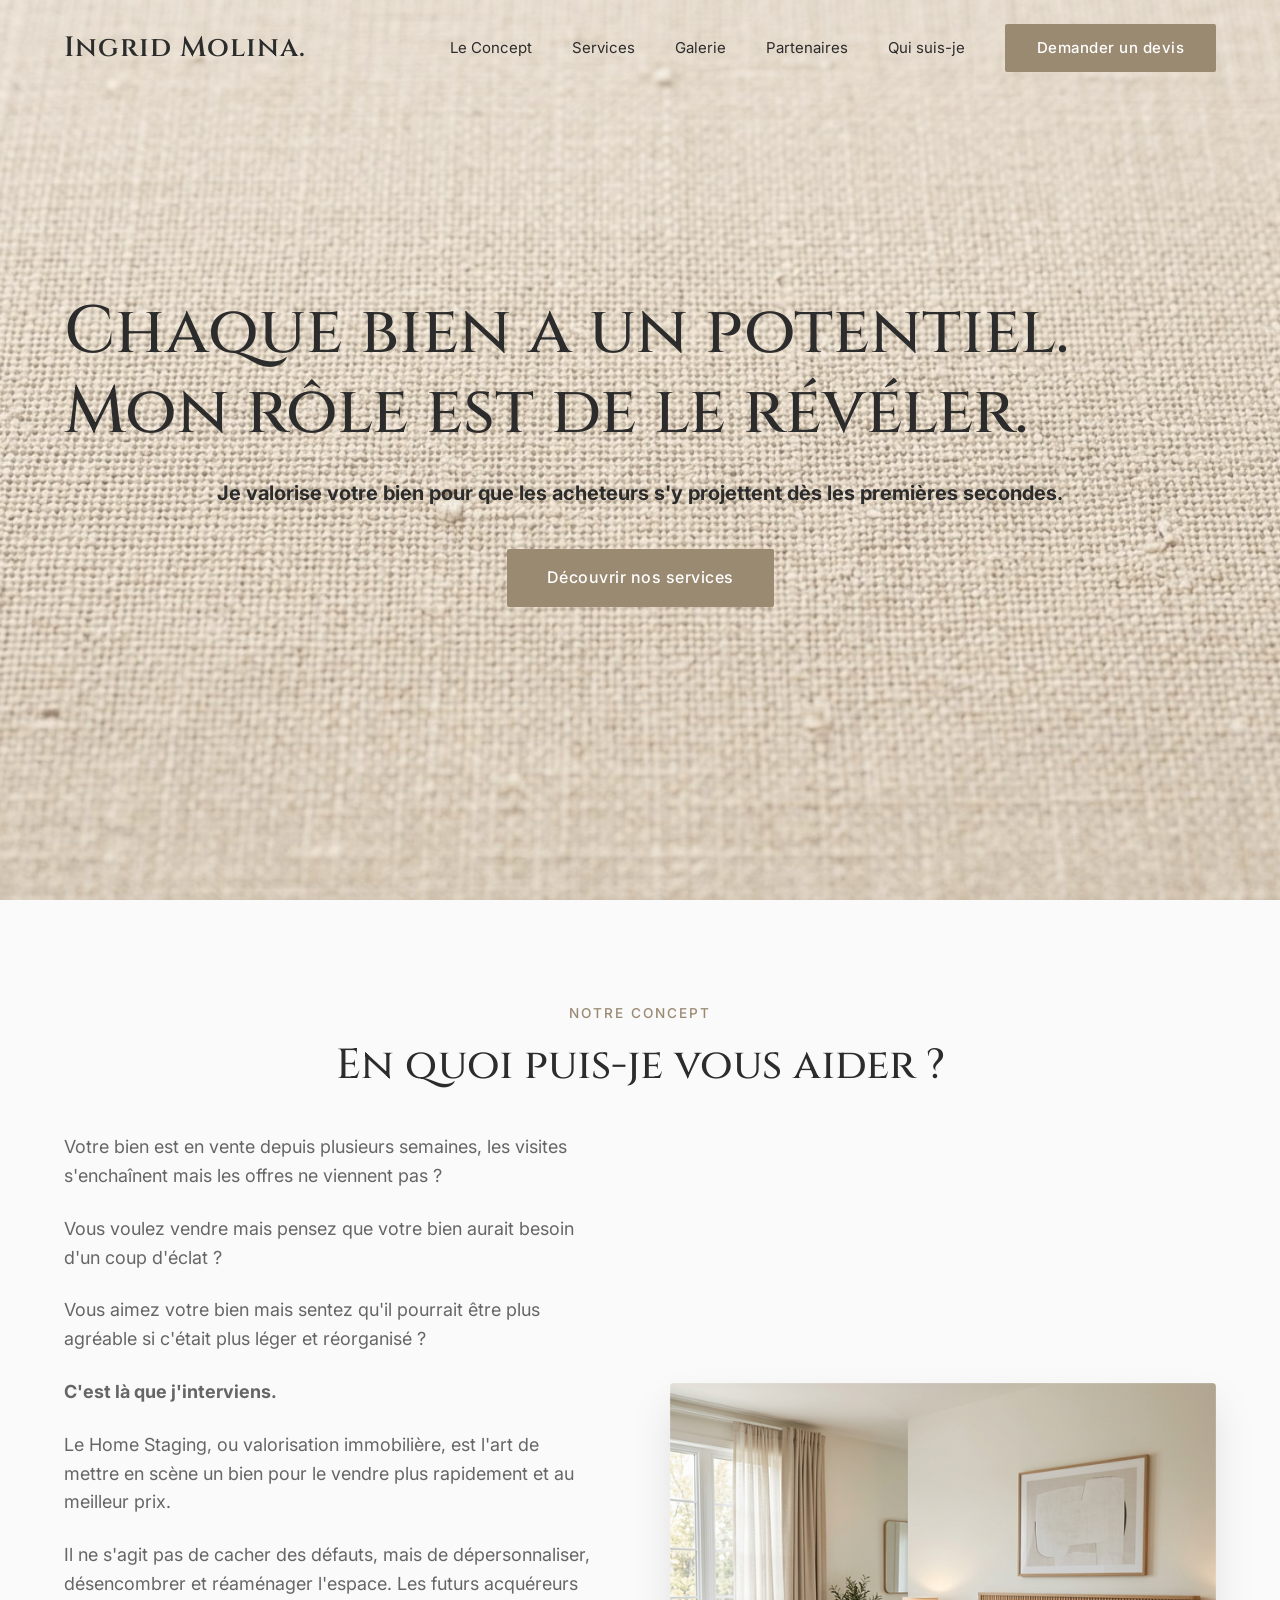
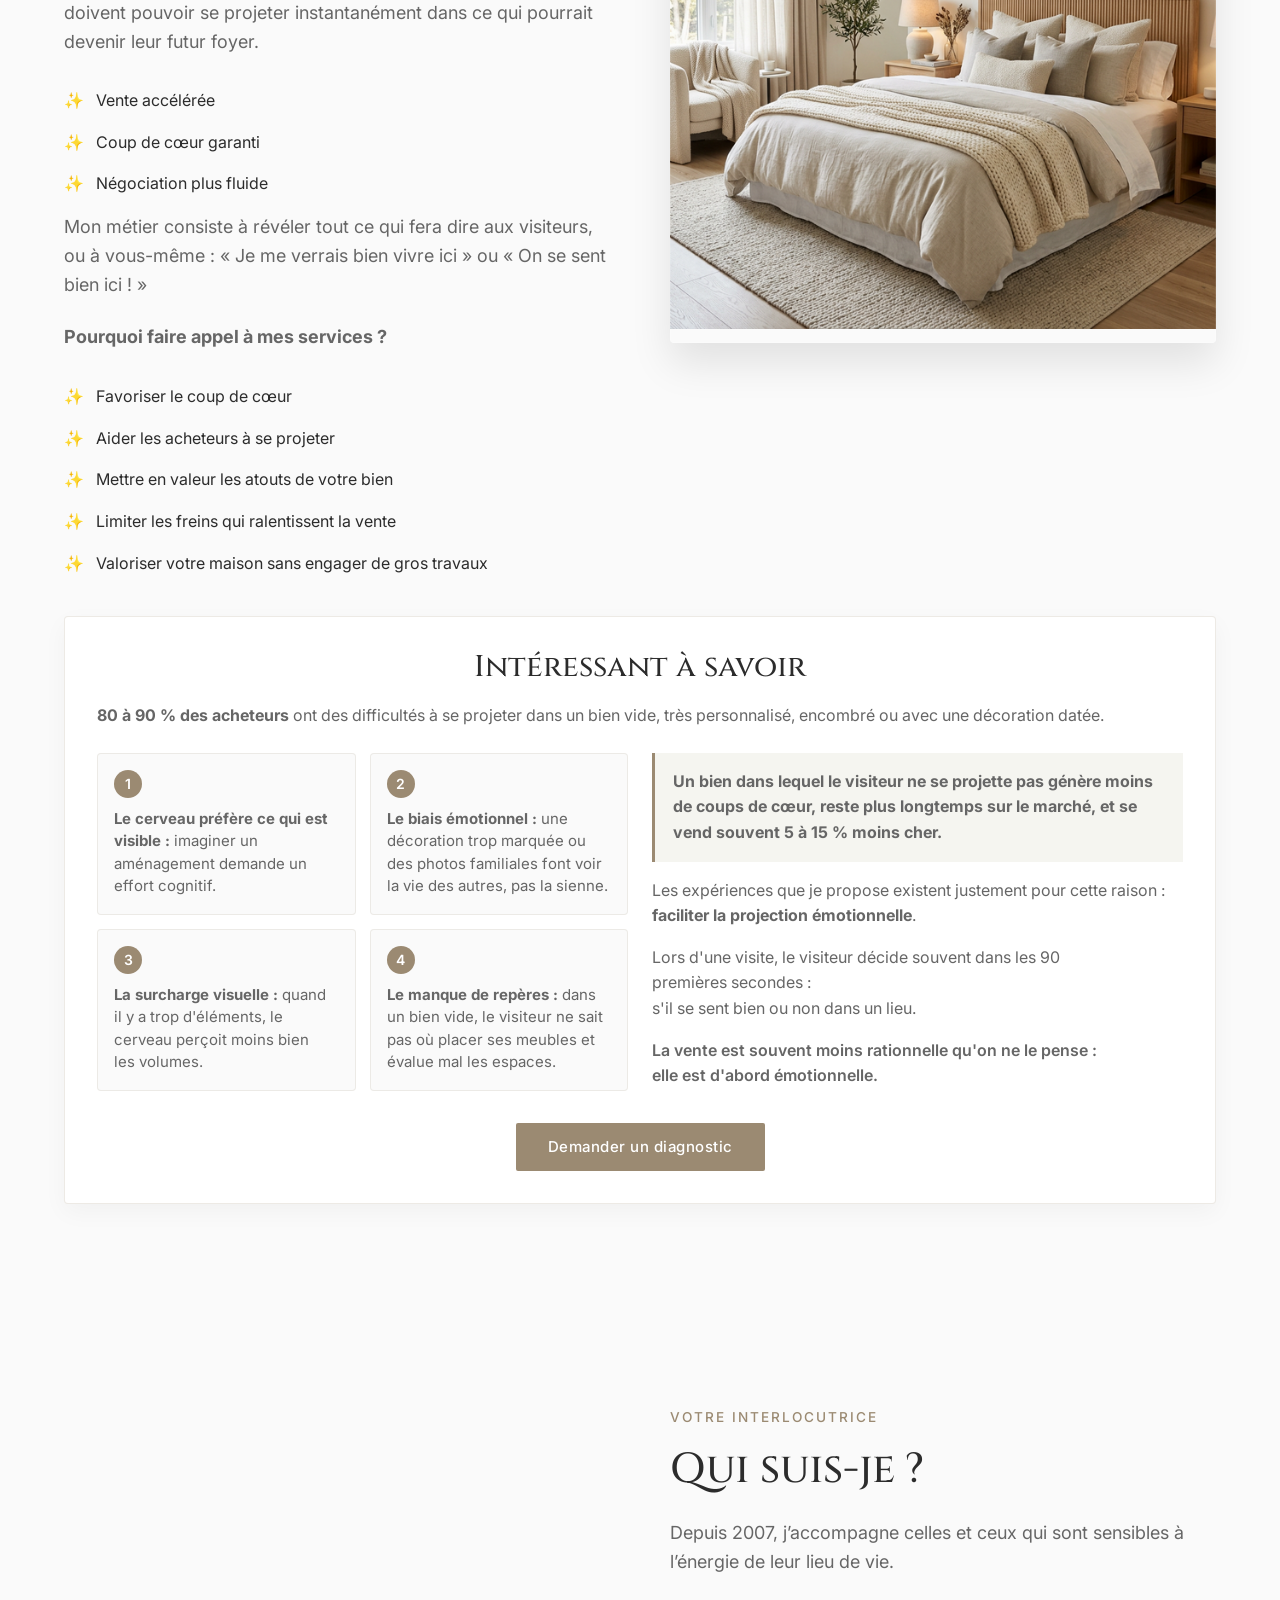
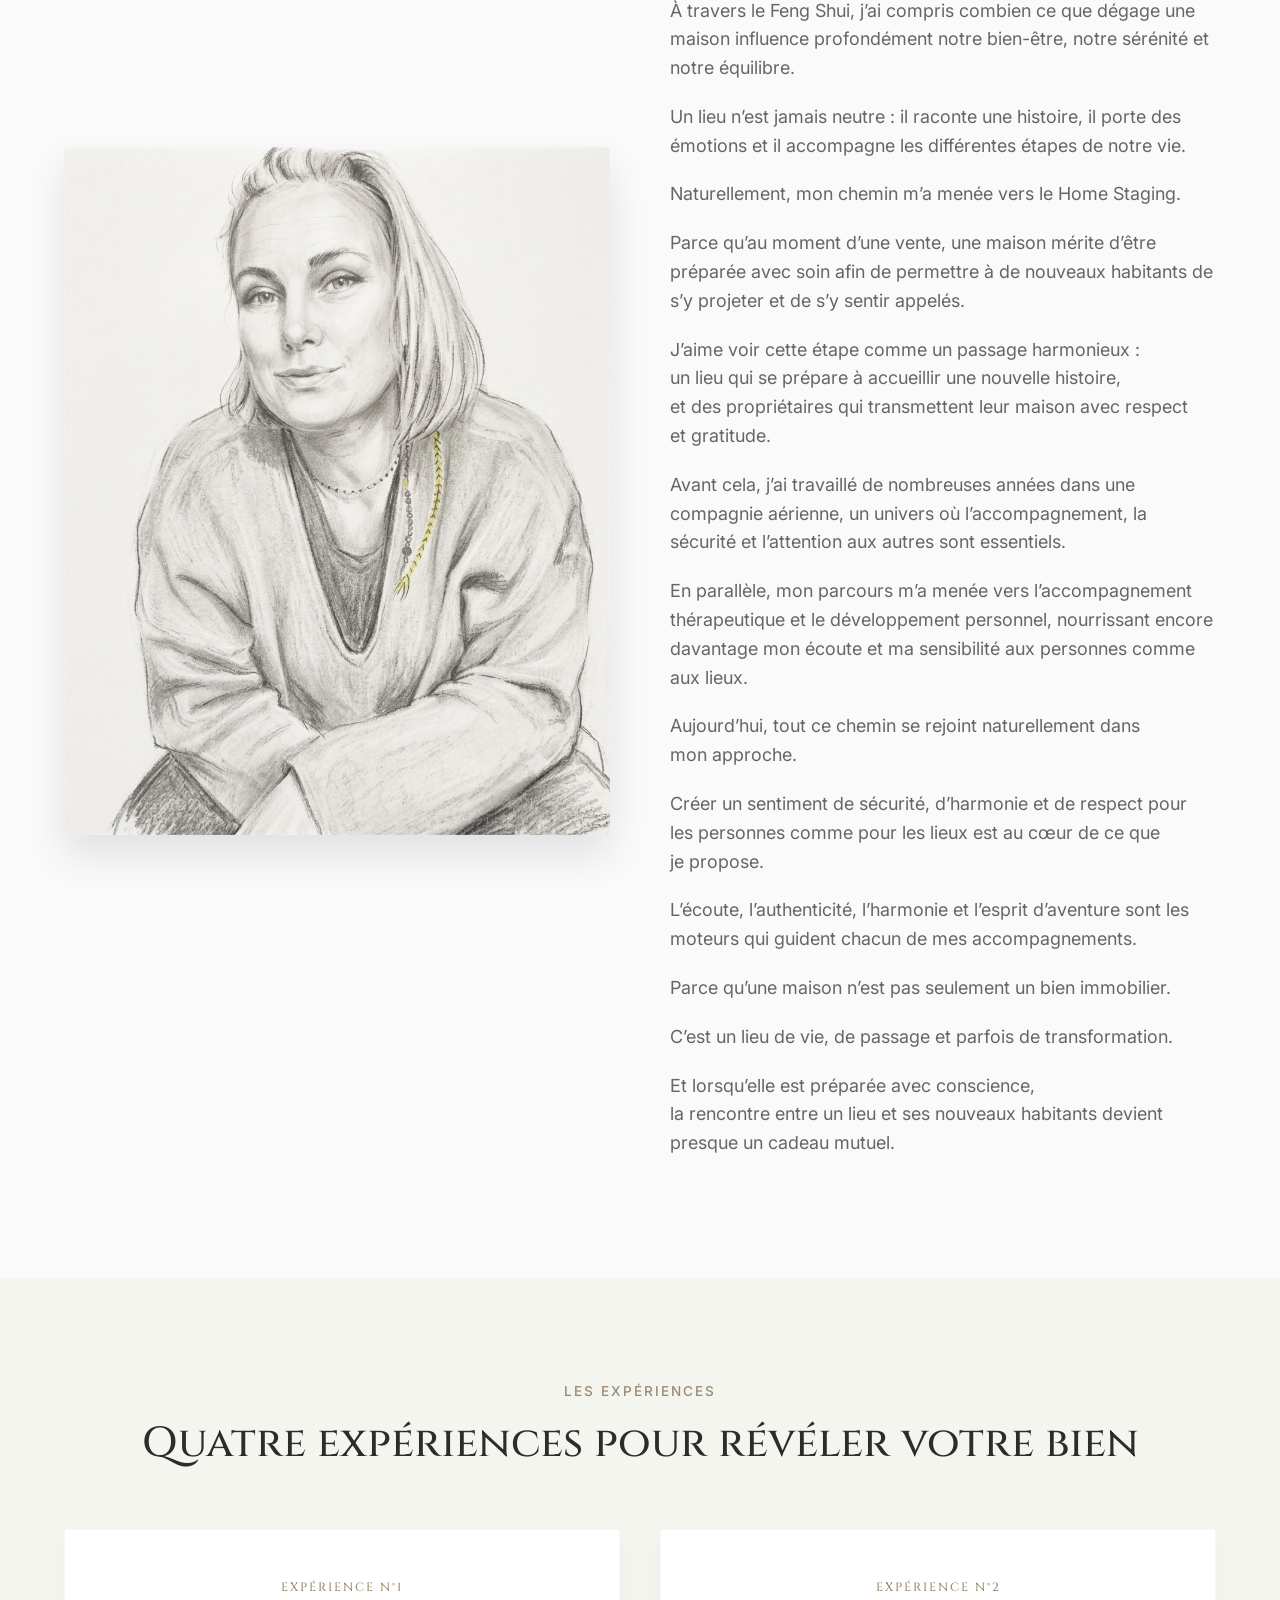
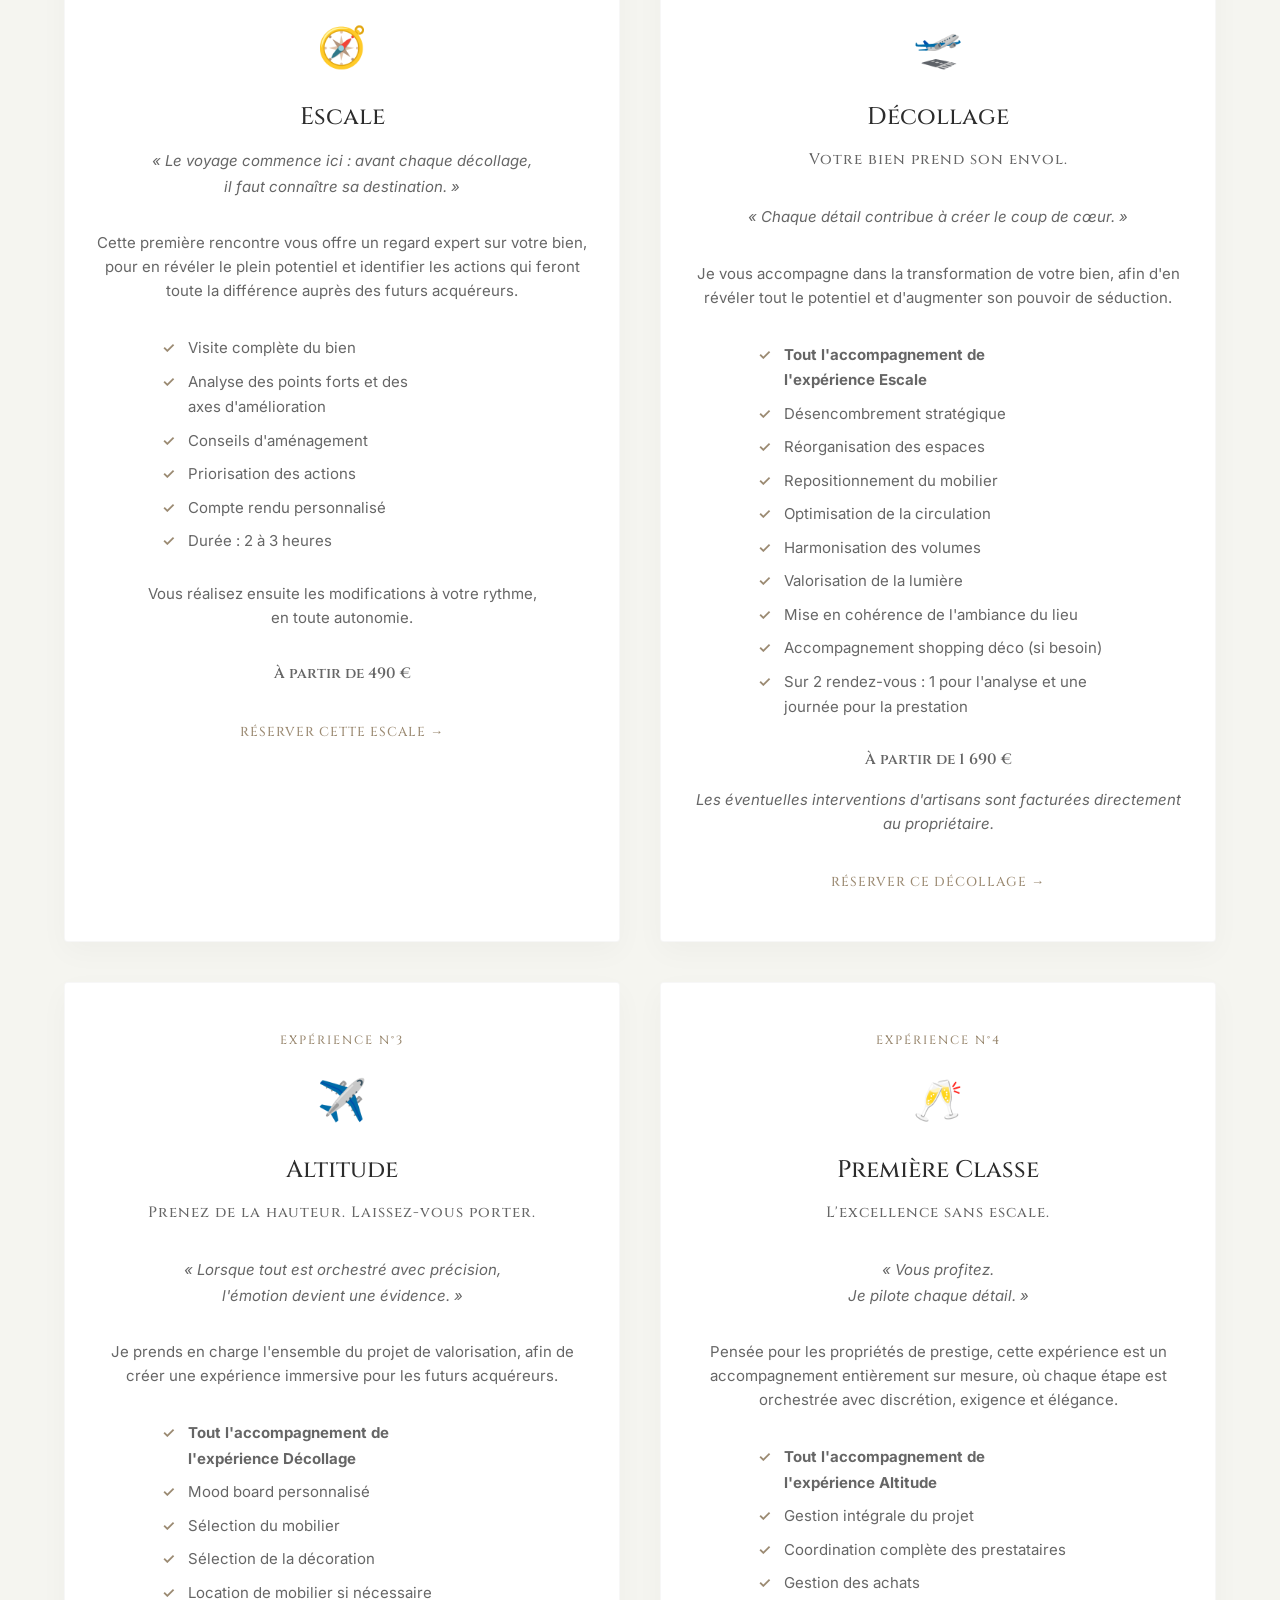
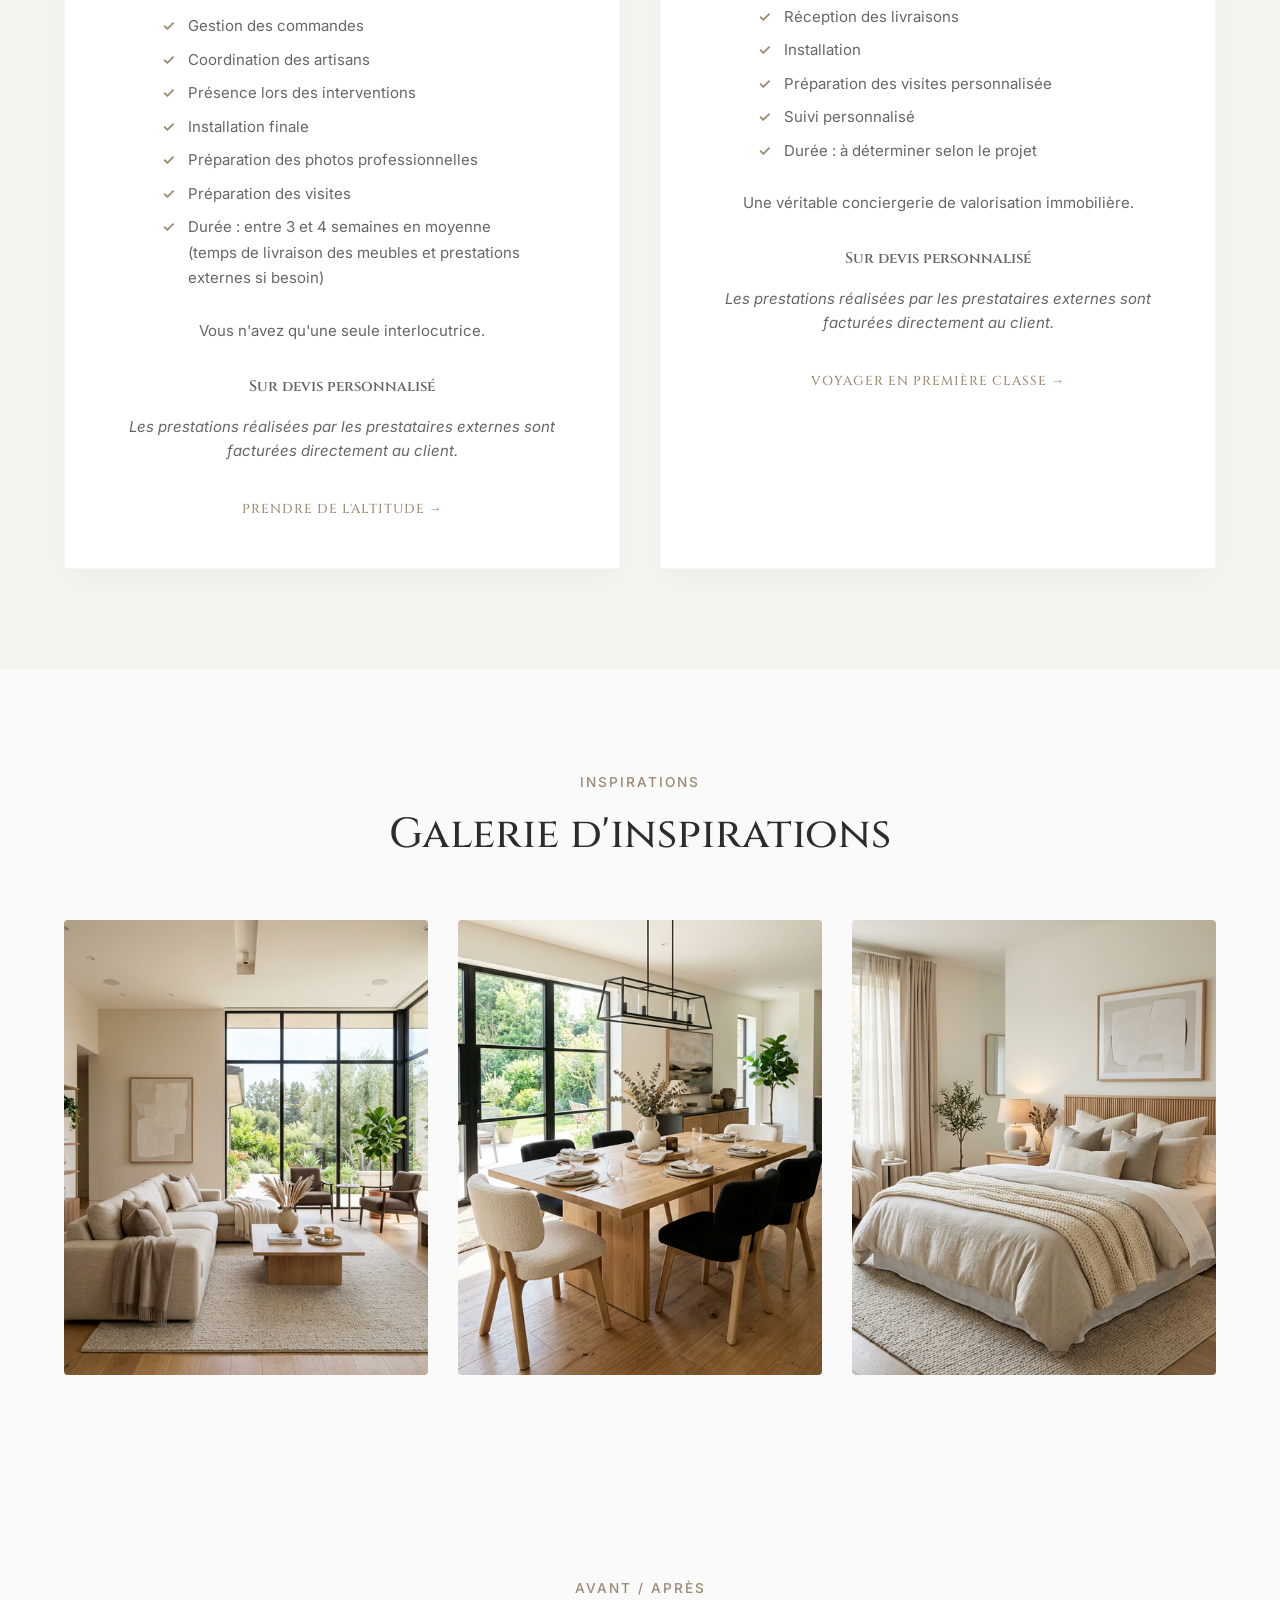
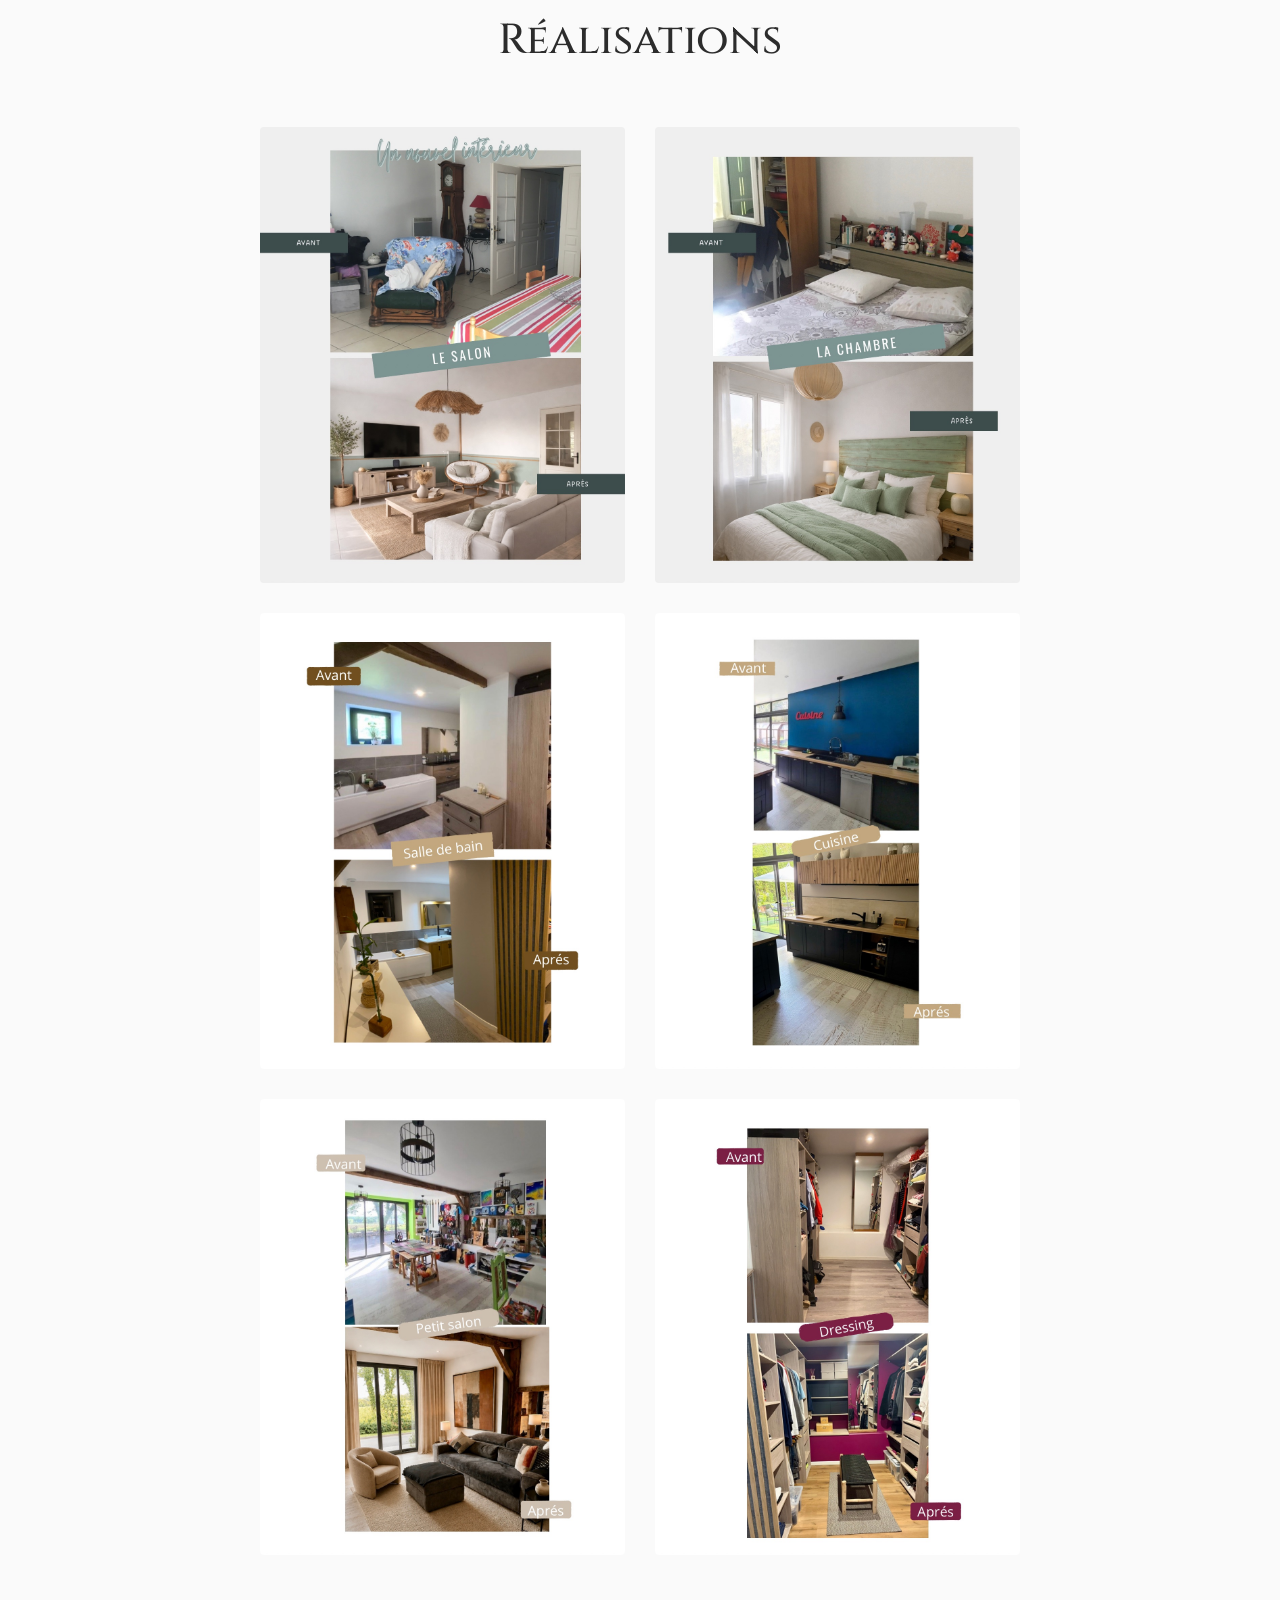
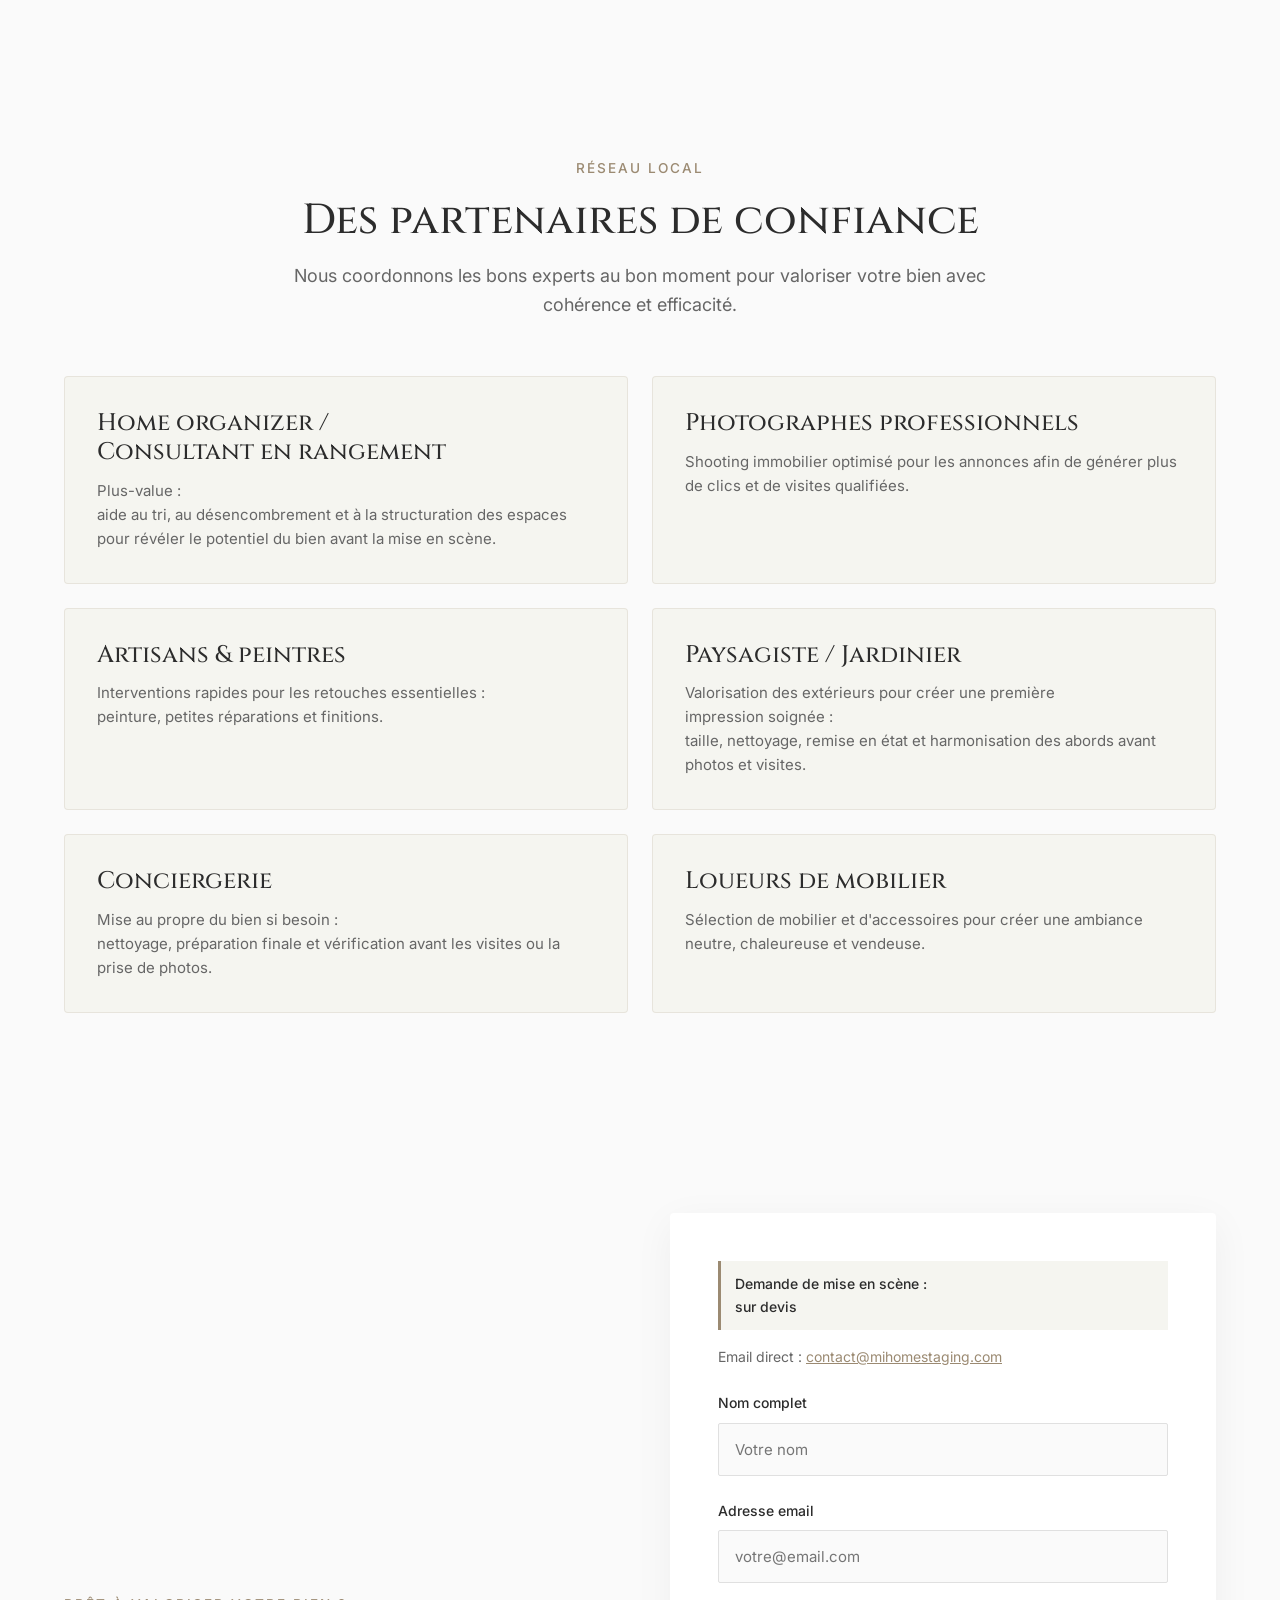
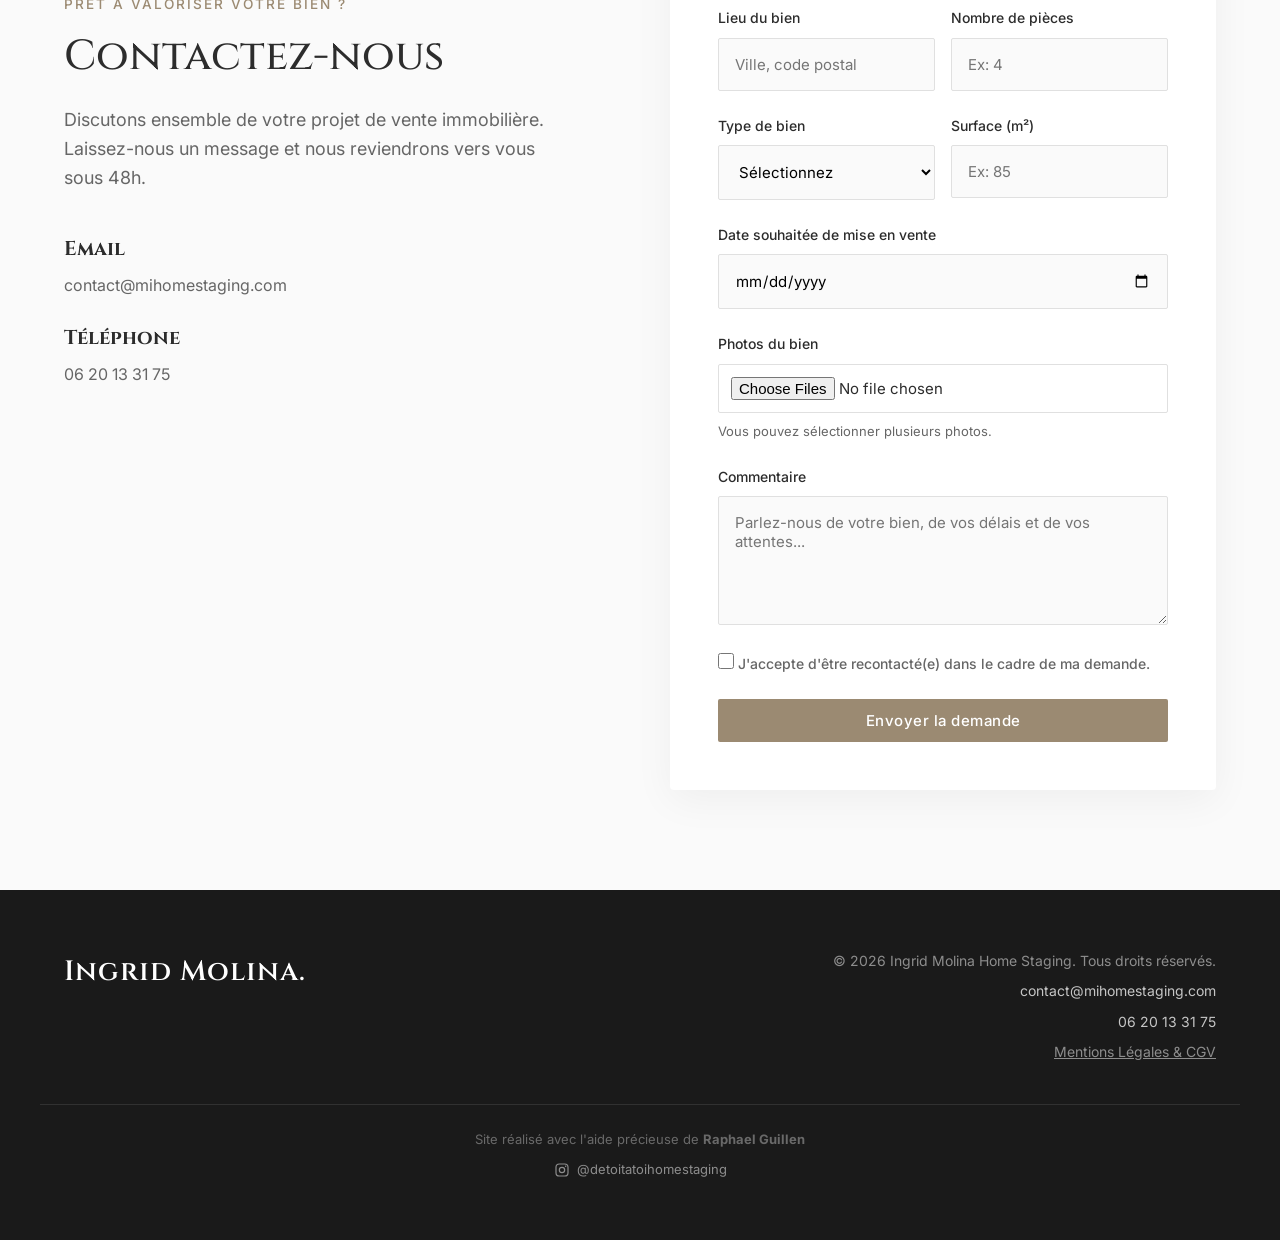
==== commit 42d76a93: "Ajoute 3 réalisations à la galerie avant/après : Cuisine, Petit Salon, Dressing" ====
--- a/index.html
+++ b/index.html
@@ -317,6 +317,27 @@
                         <p>Rangements sur mesure et mise en lumière&nbsp;: l'espace se révèle</p>
                     </div>
                 </div>
+                <div class="gallery-item fade-in-up delay-100">
+                    <img src="assets/avant_apres_cuisine.jpg" alt="Avant / Après — la cuisine&nbsp;: sobriété et lumière retrouvées">
+                    <div class="gallery-overlay">
+                        <h4>La Cuisine — Avant / Après</h4>
+                        <p>Sobriété et lumière retrouvées&nbsp;: une cuisine qui respire</p>
+                    </div>
+                </div>
+                <div class="gallery-item fade-in-up delay-200">
+                    <img src="assets/avant_apres_petit_salon.jpg" alt="Avant / Après — le petit salon&nbsp;: un espace de vie apaisé et chaleureux">
+                    <div class="gallery-overlay">
+                        <h4>Le Petit Salon — Avant / Après</h4>
+                        <p>Un espace de vie apaisé et chaleureux&nbsp;: le coup de cœur retrouvé</p>
+                    </div>
+                </div>
+                <div class="gallery-item fade-in-up delay-400">
+                    <img src="assets/avant_apres_dressing.jpg" alt="Avant / Après — le dressing&nbsp;: rangements sur mesure et mise en couleur">
+                    <div class="gallery-overlay">
+                        <h4>Le Dressing — Avant / Après</h4>
+                        <p>Rangements sur mesure et mise en couleur&nbsp;: l'espace prend vie</p>
+                    </div>
+                </div>
             </div>
         </div>
     </section>
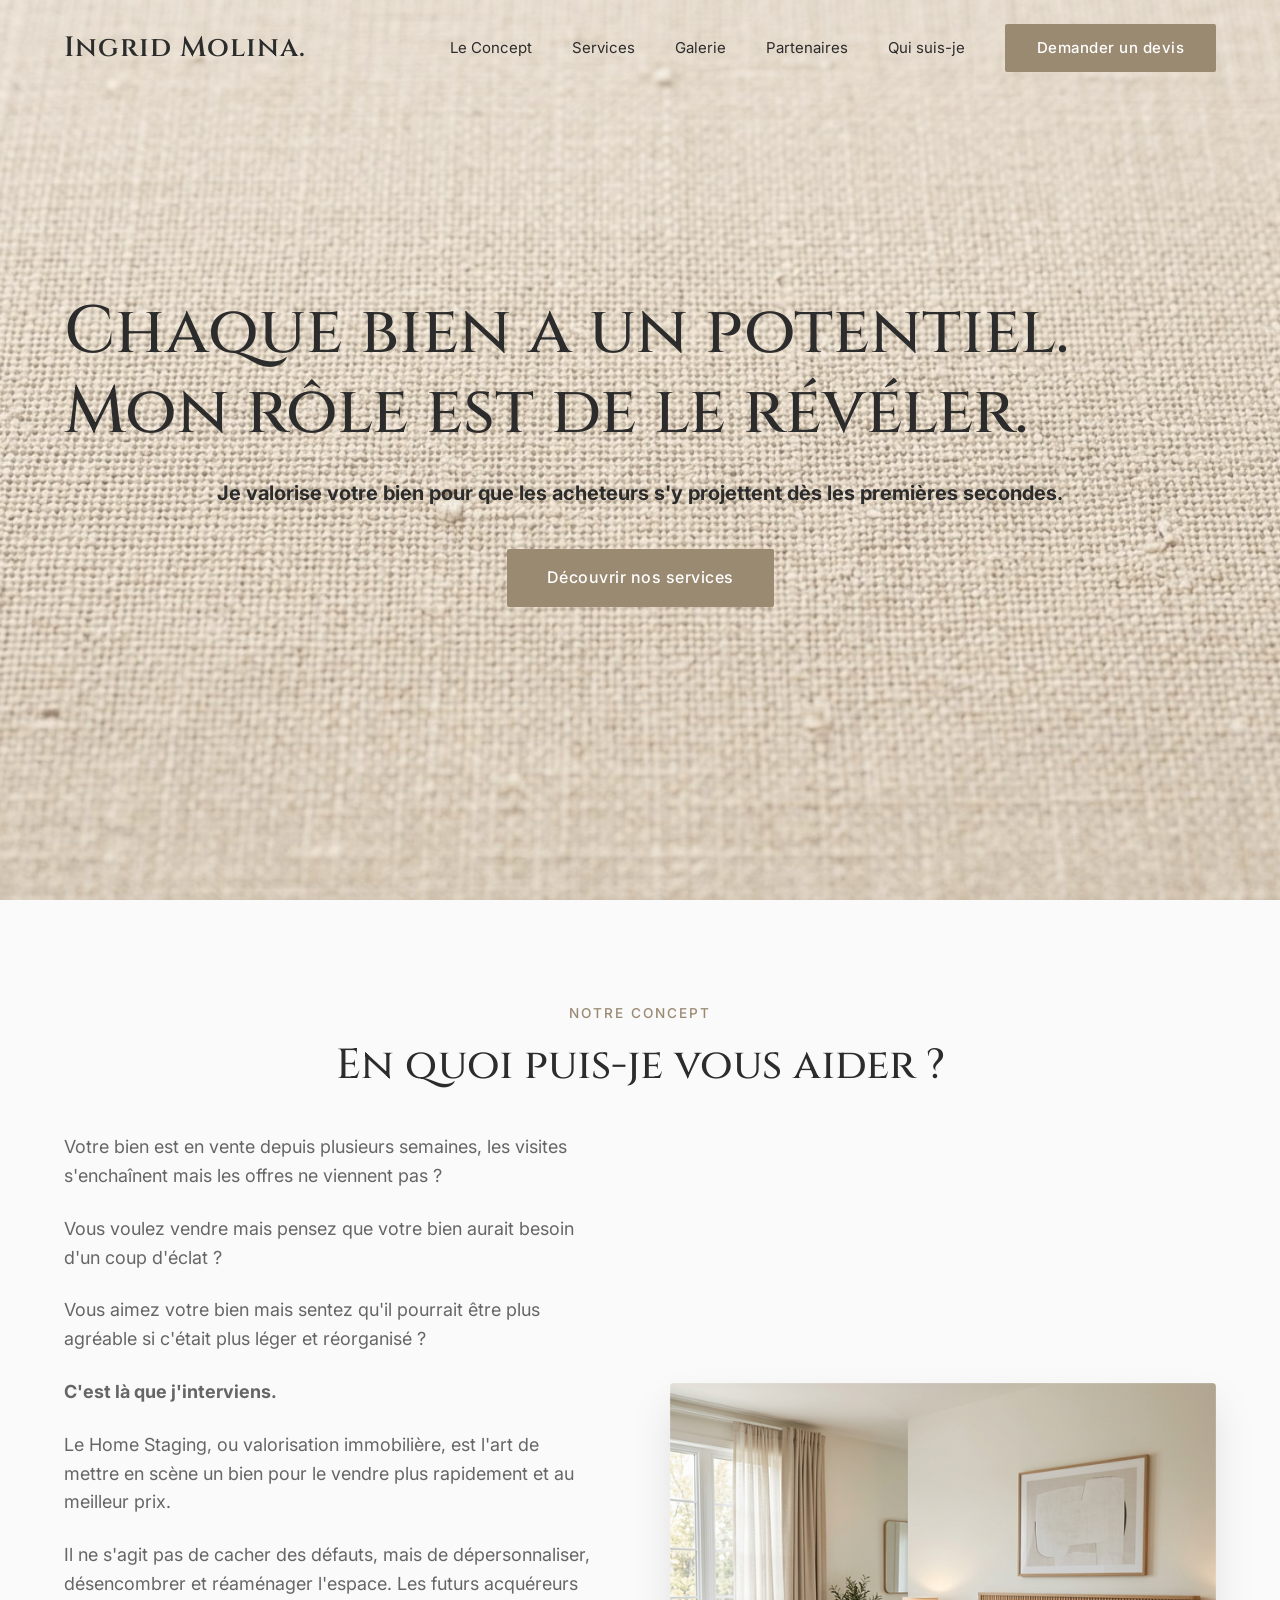
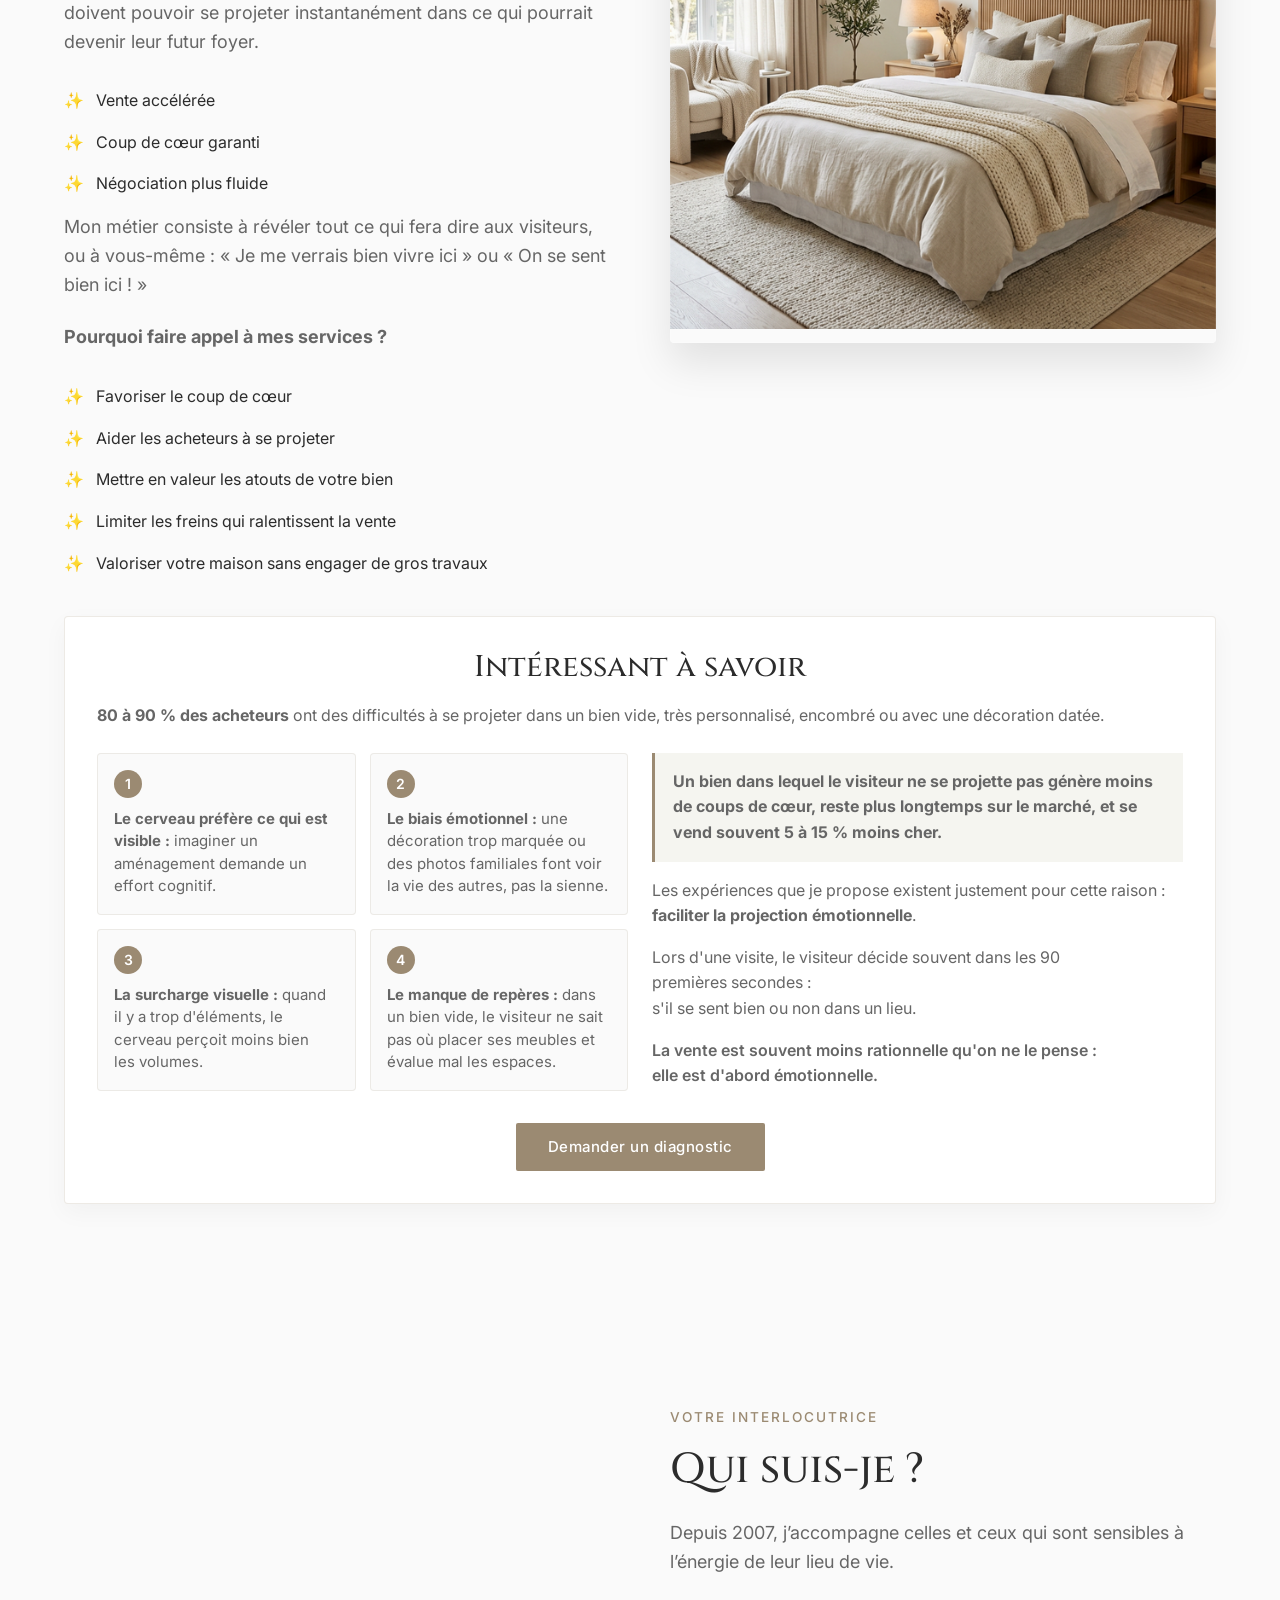
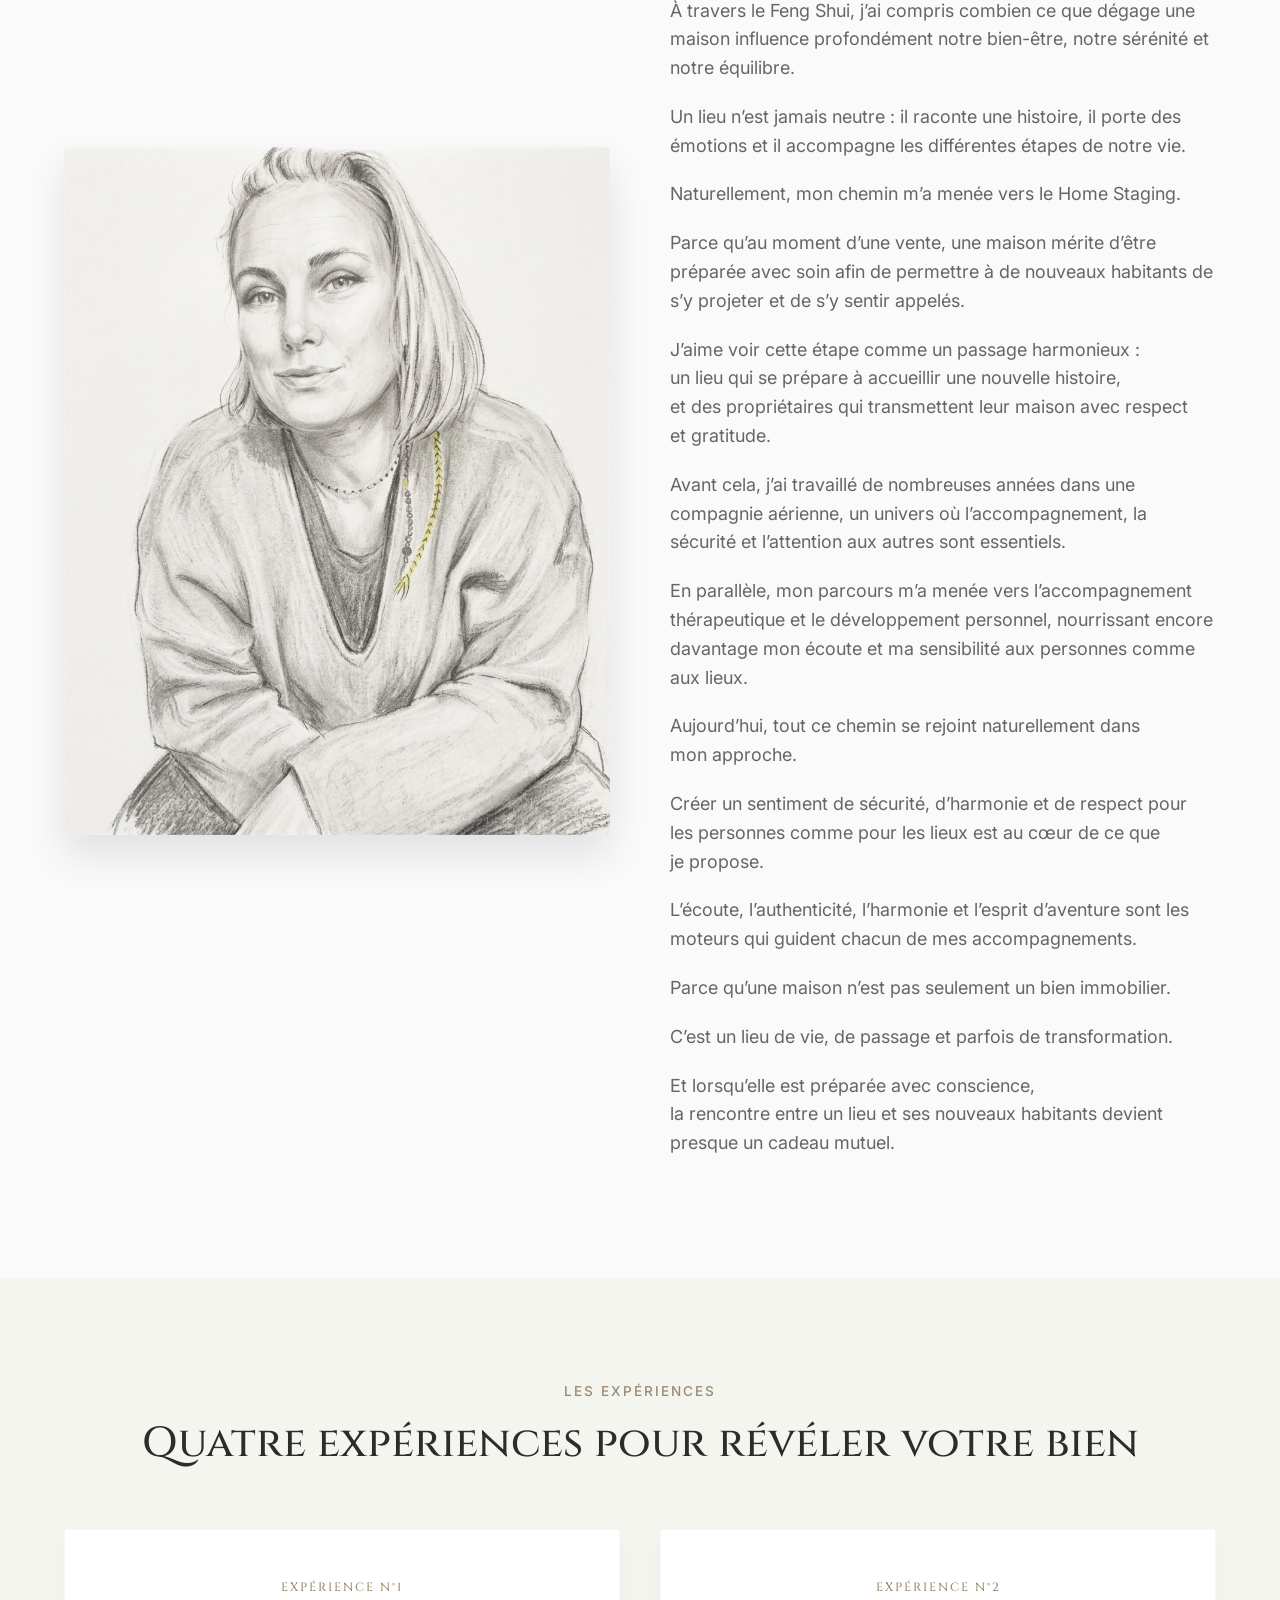
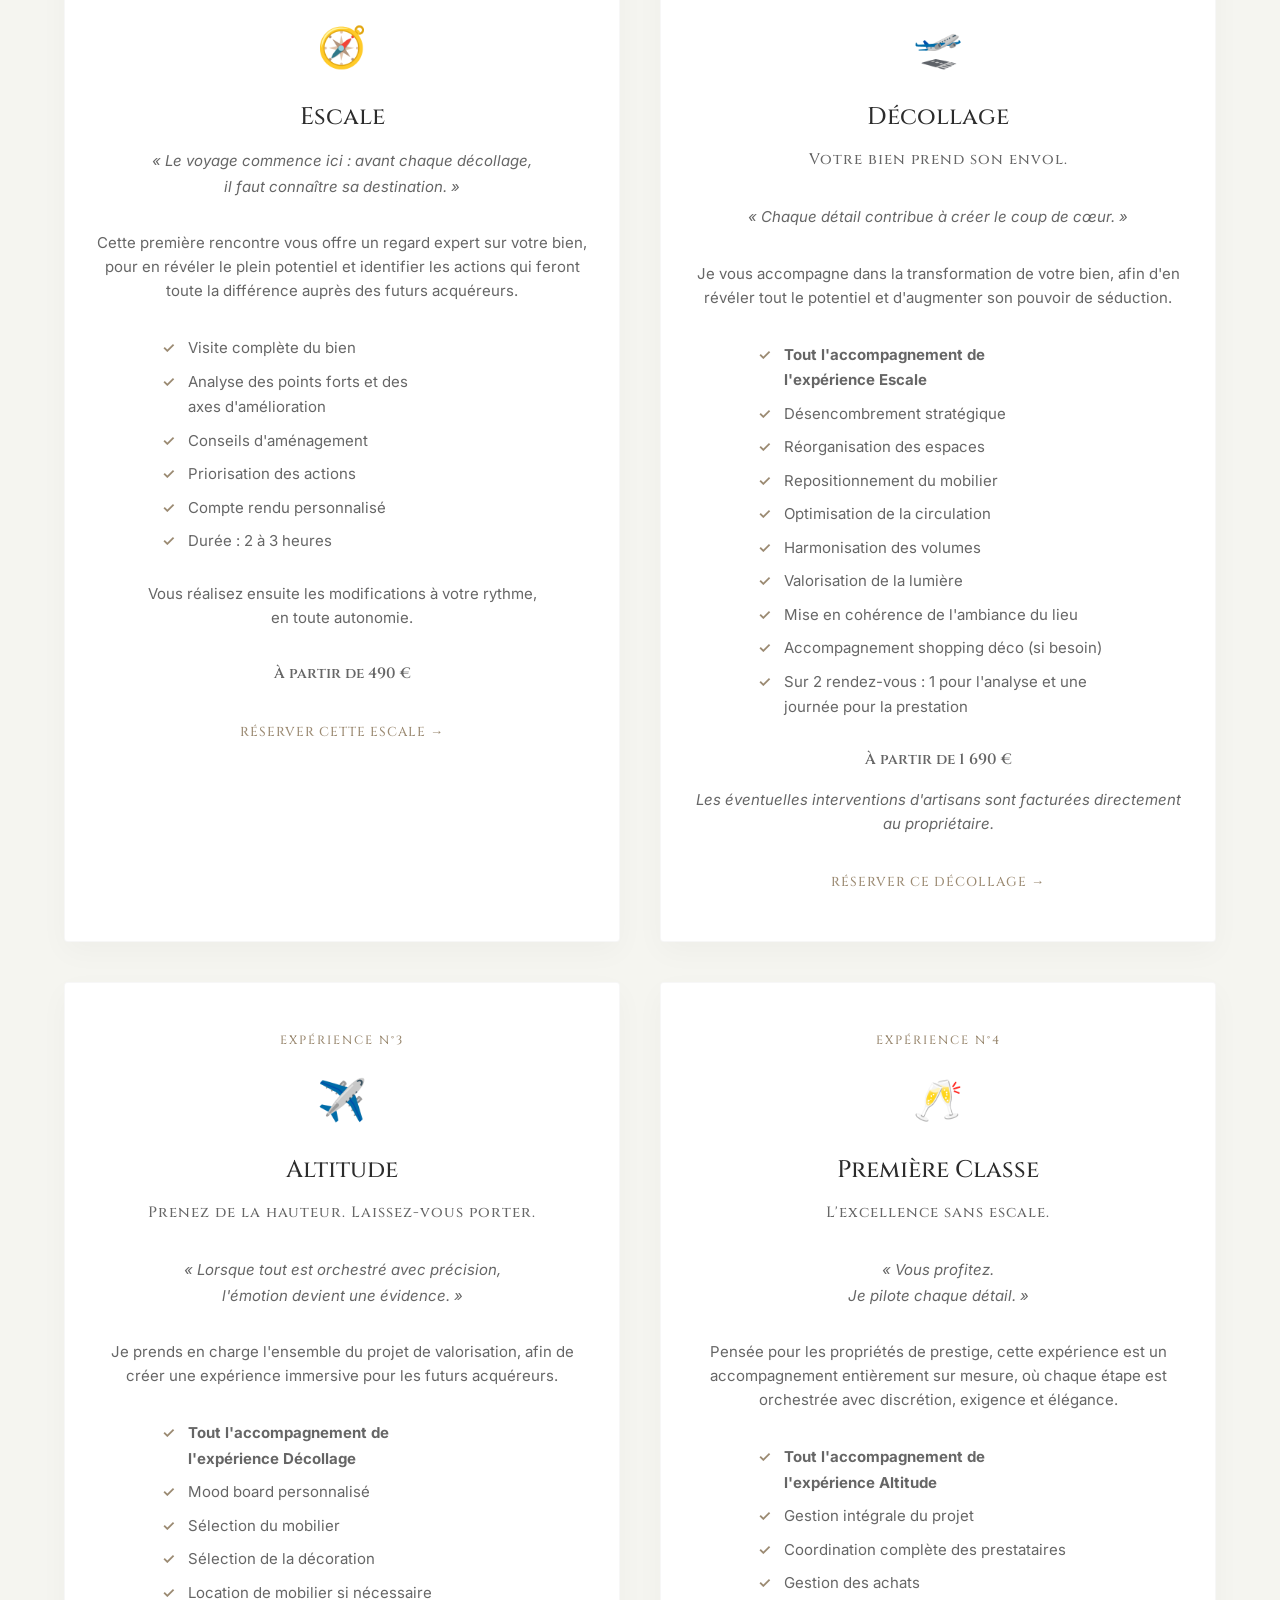
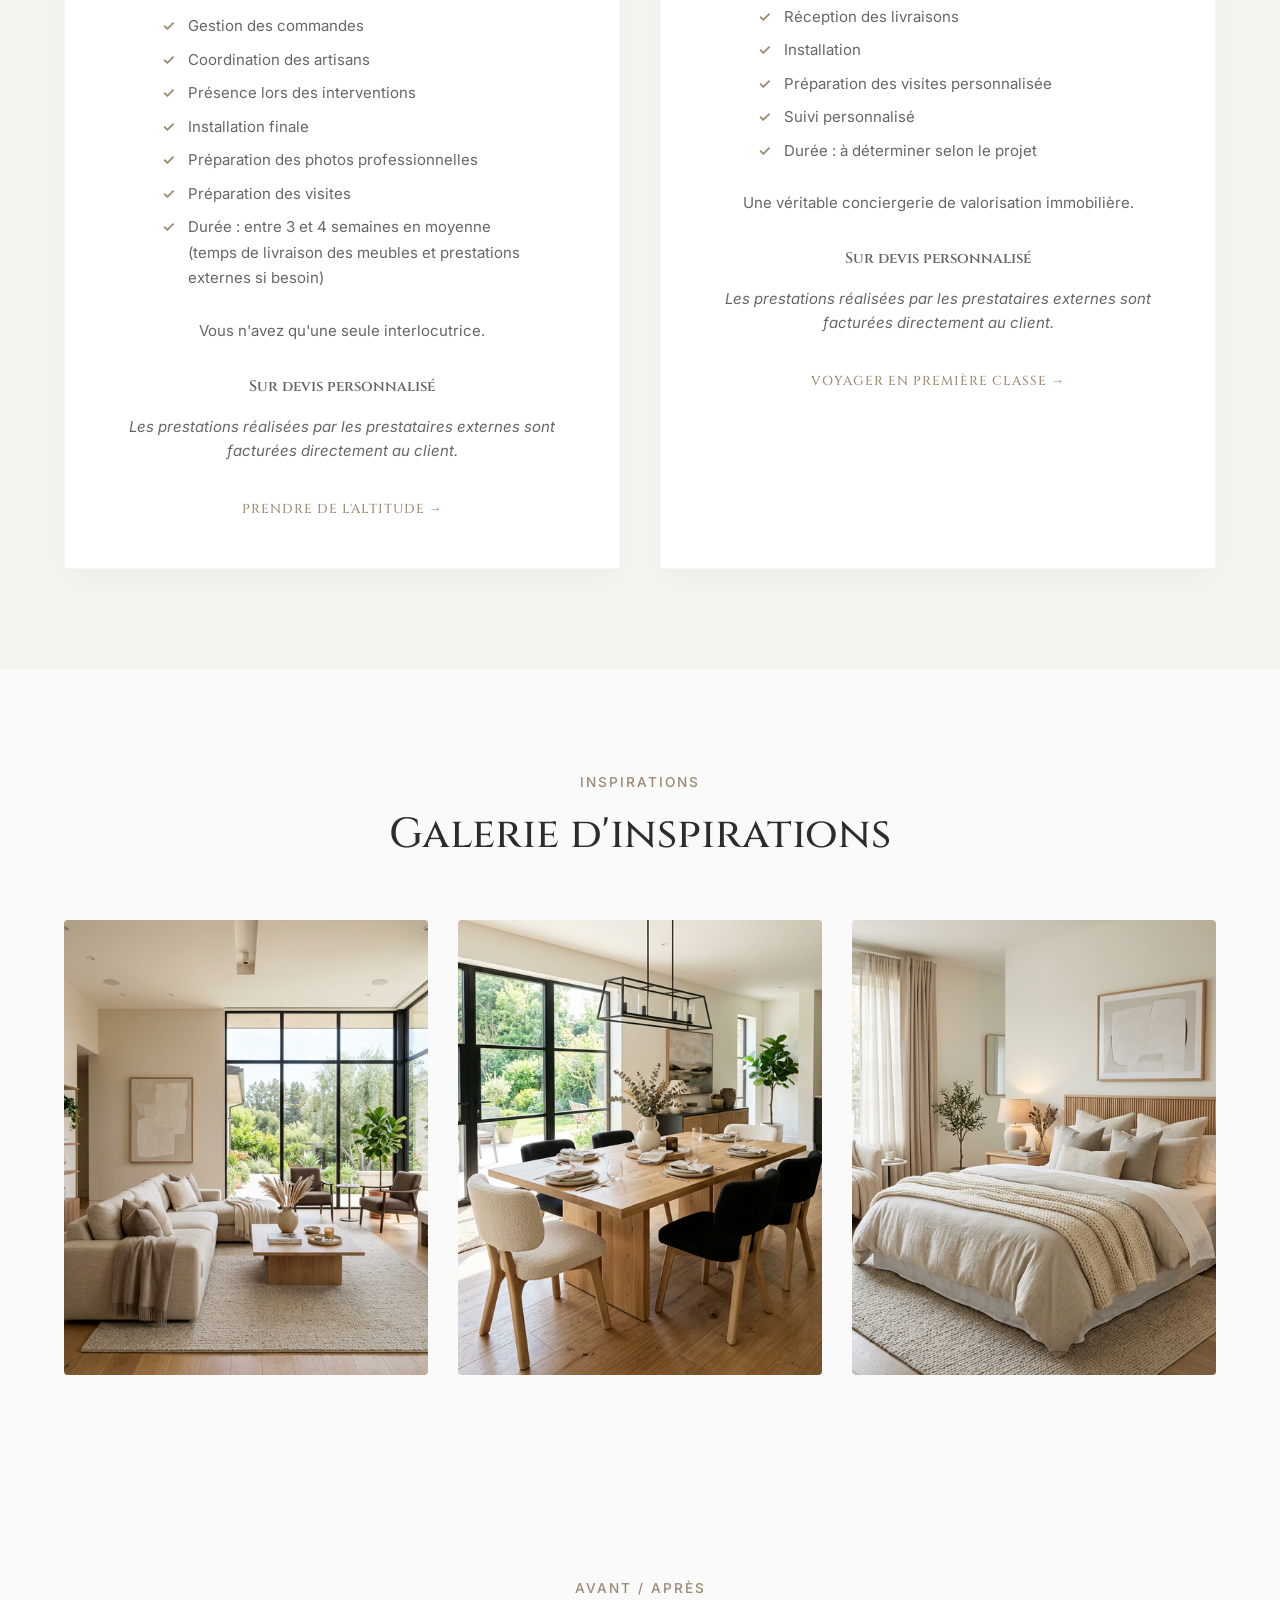
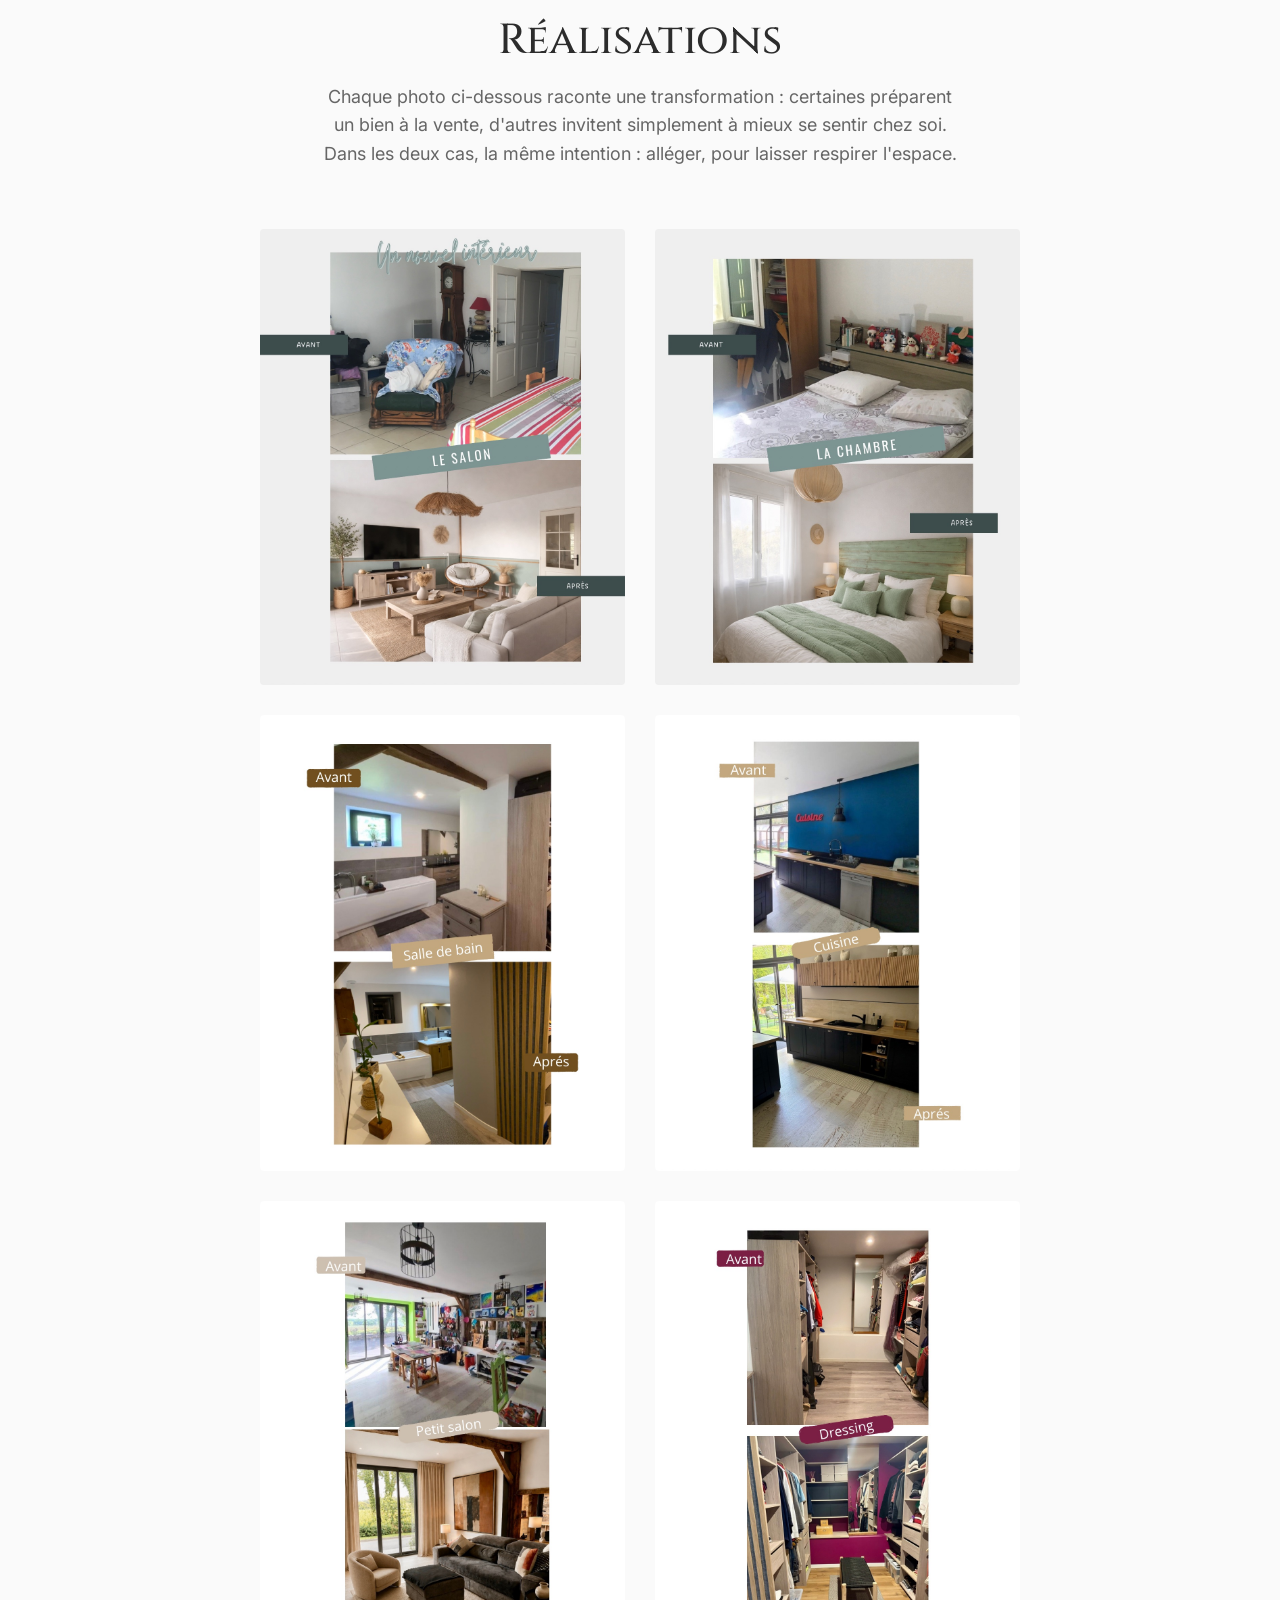
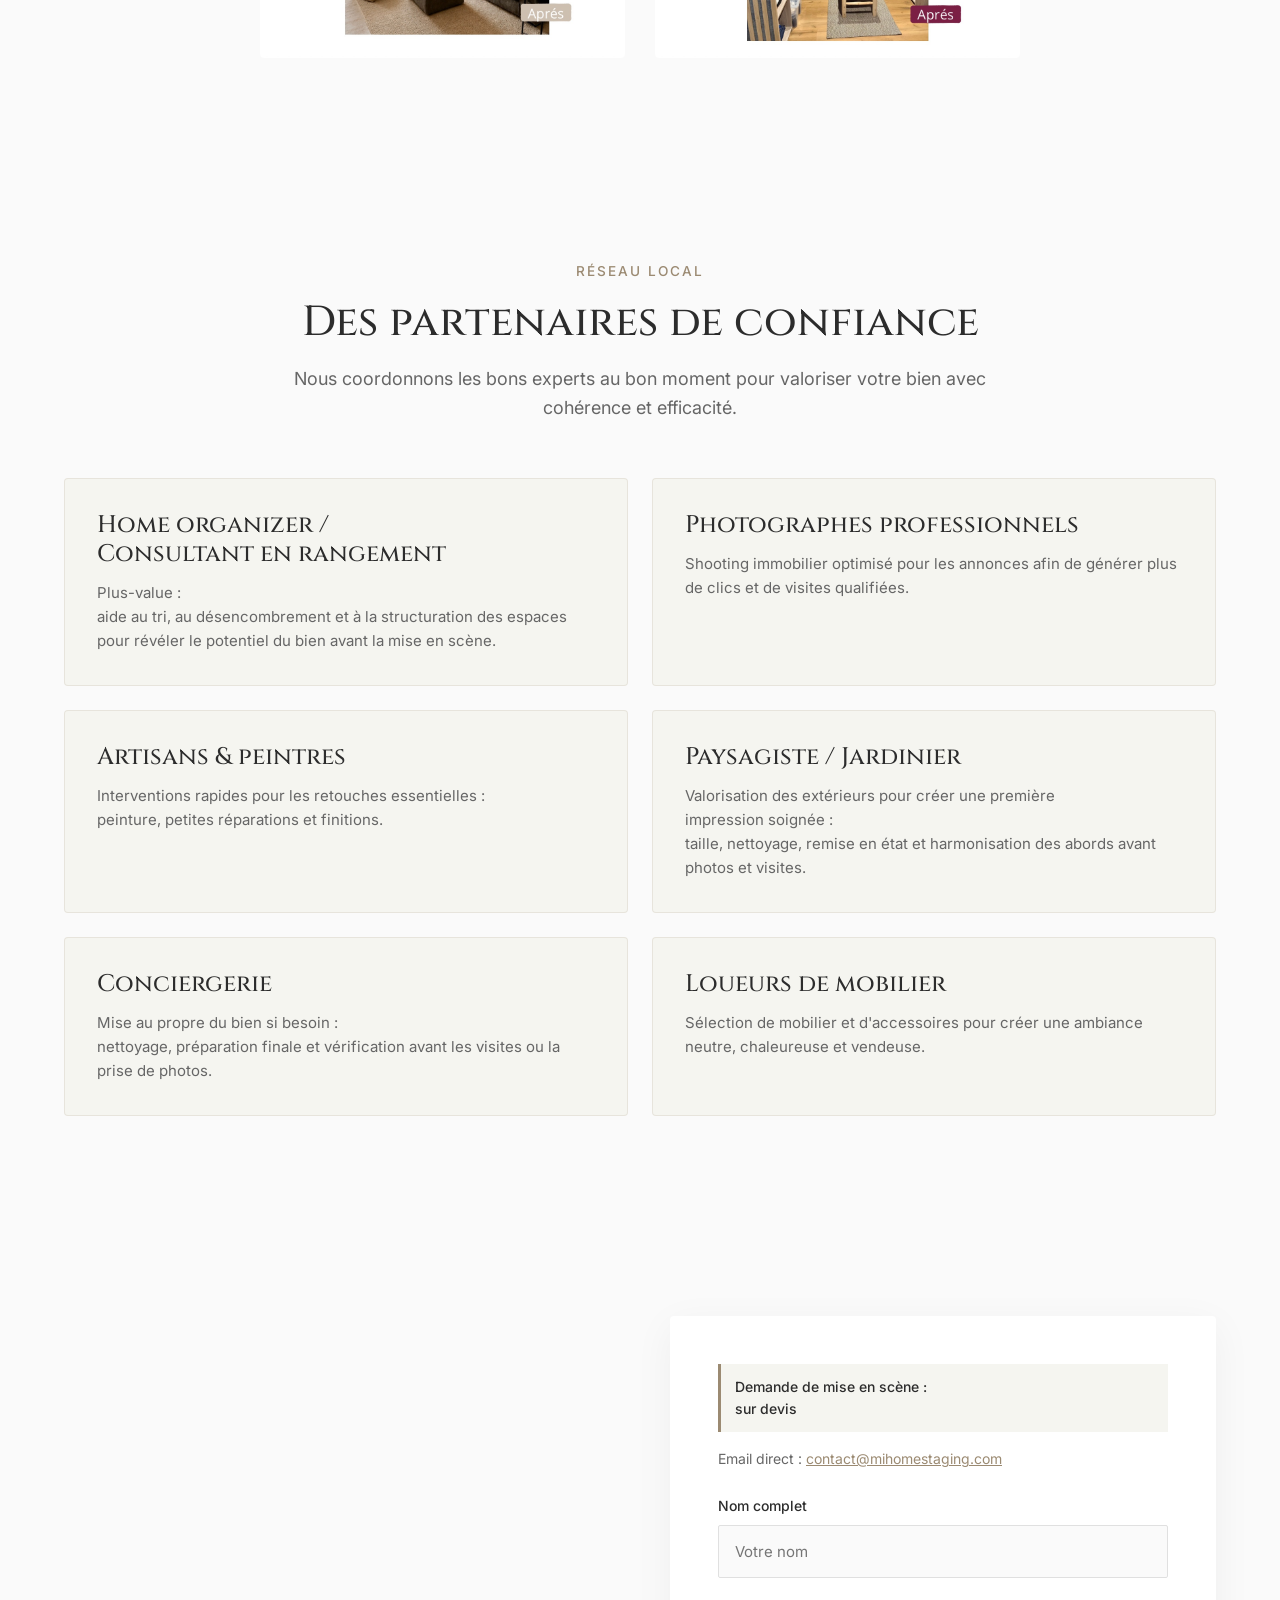
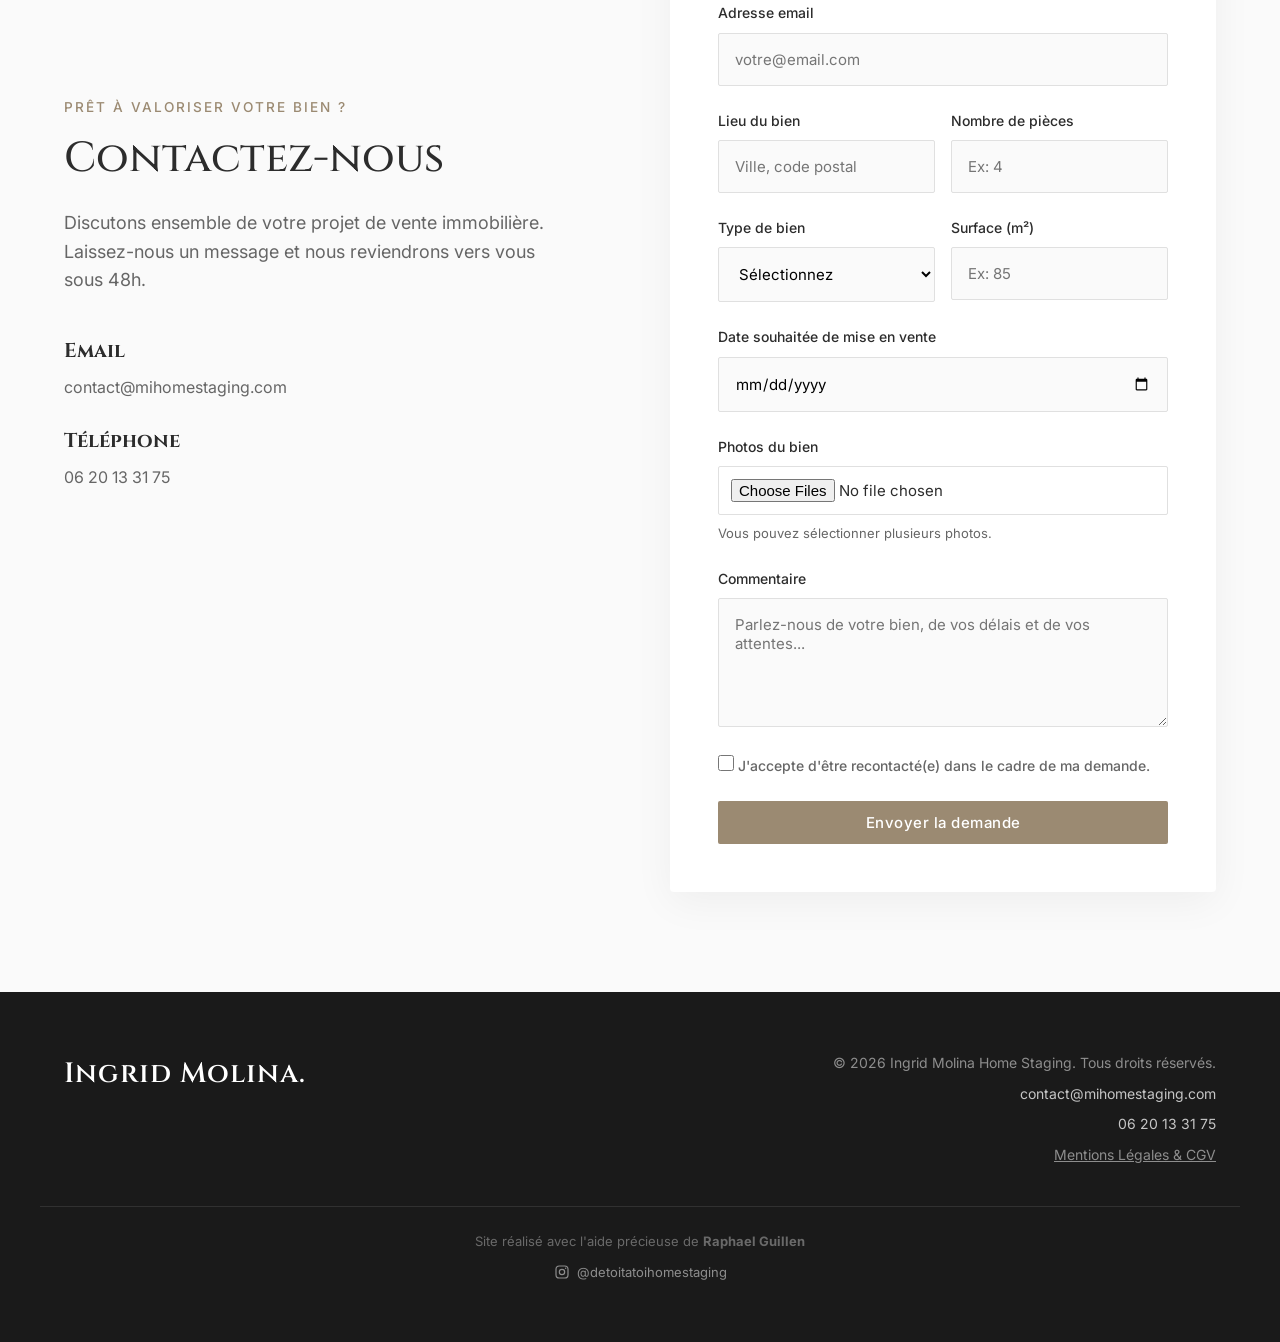
==== commit 4fa24589: "Réalisations : ajoute un texte d'intro (vente vs mieux-être chez soi) et précise l'histoire du Petit" ====
--- a/index.html
+++ b/index.html
@@ -294,6 +294,7 @@
             <div class="section-header text-center fade-in-up">
                 <span class="section-tag">Avant / Après</span>
                 <h2>Réalisations</h2>
+                <p>Chaque photo ci-dessous raconte une transformation&nbsp;: certaines préparent un bien à la vente, d'autres invitent simplement à mieux se sentir chez soi. Dans les deux cas, la même intention&nbsp;: alléger, pour laisser respirer l'espace.</p>
             </div>
             <div class="gallery-grid realisations-grid">
                 <div class="gallery-item fade-in-up delay-200">
@@ -328,7 +329,7 @@
                     <img src="assets/avant_apres_petit_salon.jpg" alt="Avant / Après — le petit salon&nbsp;: un espace de vie apaisé et chaleureux">
                     <div class="gallery-overlay">
                         <h4>Le Petit Salon — Avant / Après</h4>
-                        <p>Un espace de vie apaisé et chaleureux&nbsp;: le coup de cœur retrouvé</p>
+                        <p>D'un atelier peinture à un salon apaisé et chaleureux&nbsp;: le coup de cœur retrouvé</p>
                     </div>
                 </div>
                 <div class="gallery-item fade-in-up delay-400">
--- a/style.css
+++ b/style.css
@@ -674,6 +674,19 @@
     grid-template-columns: repeat(2, 1fr);
     max-width: 760px;
     margin: 0 auto;
+}
+
+.realisations .section-header {
+    max-width: 640px;
+    margin-left: auto;
+    margin-right: auto;
+}
+
+.realisations .section-header p {
+    color: var(--text-muted);
+    font-size: 18px;
+    margin-top: 16px;
+    line-height: 1.6;
 }
 
 /* Lightbox : zoom photo au clic */
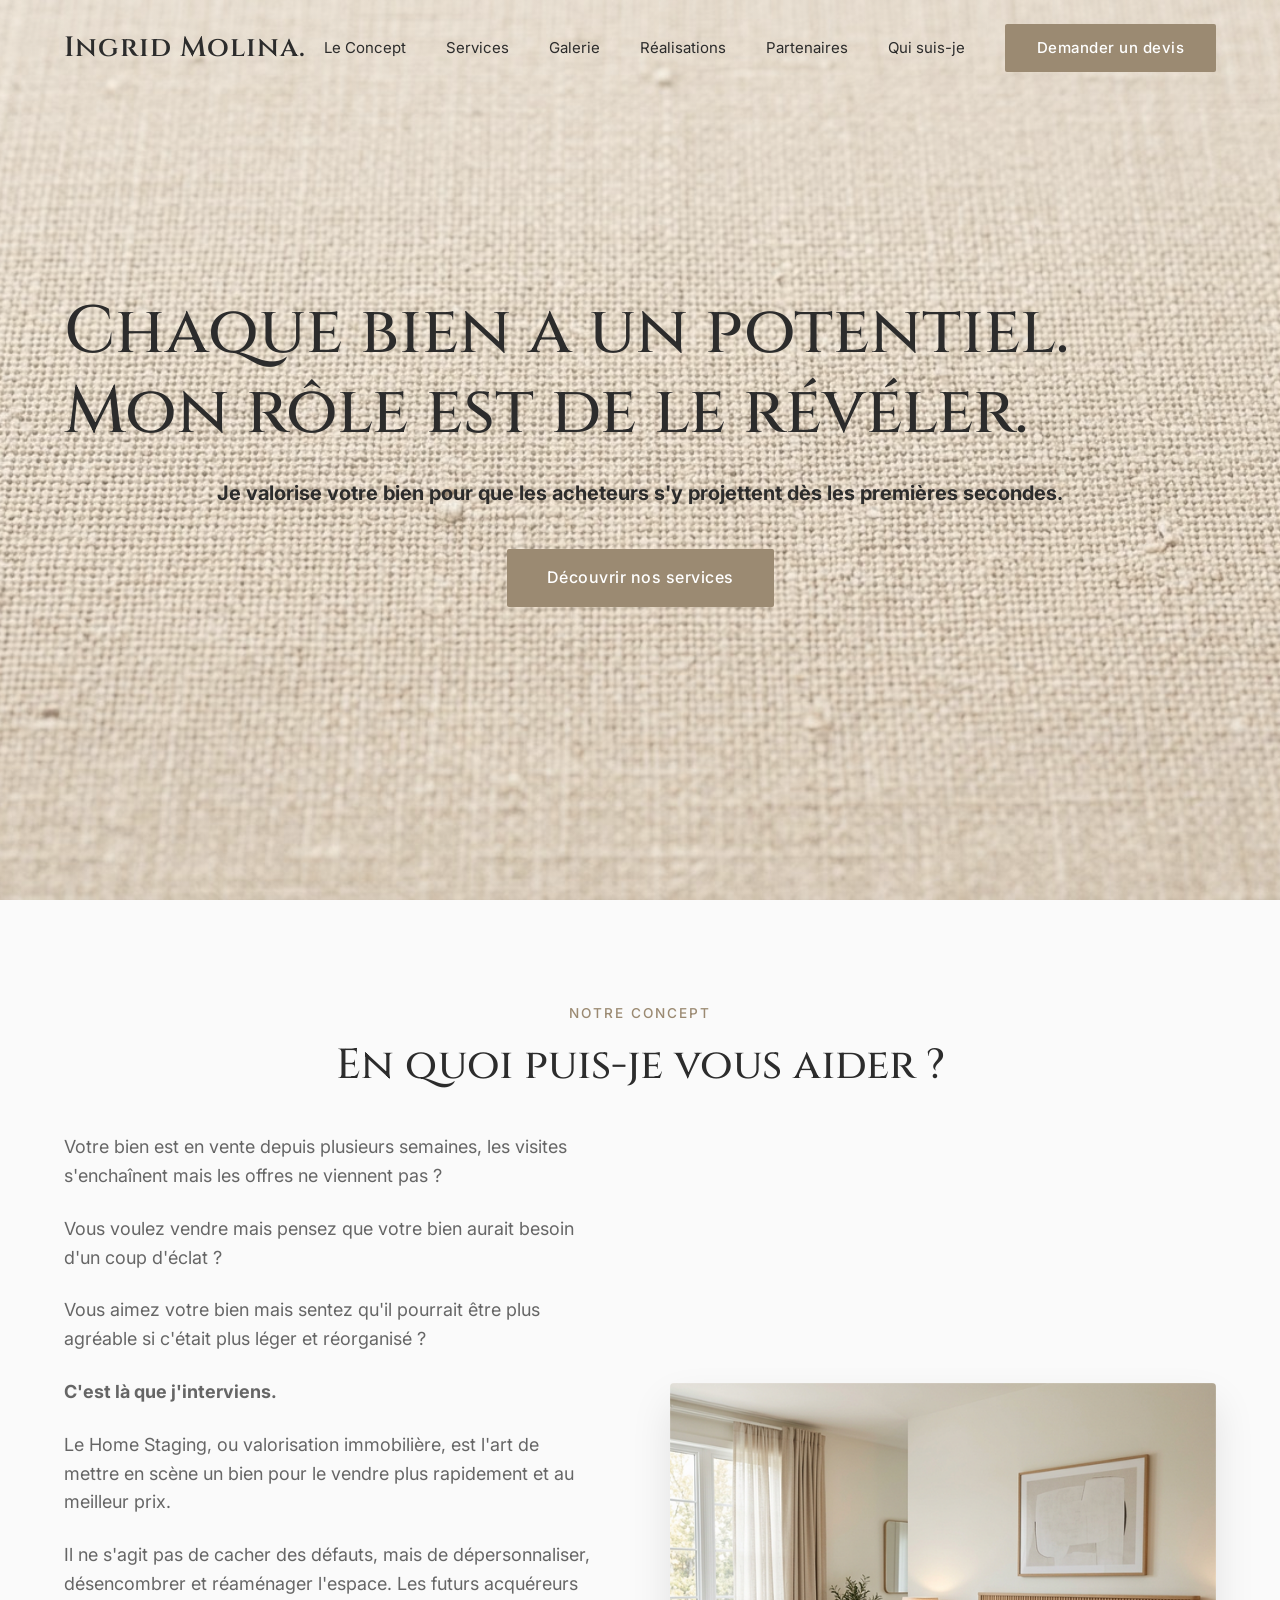
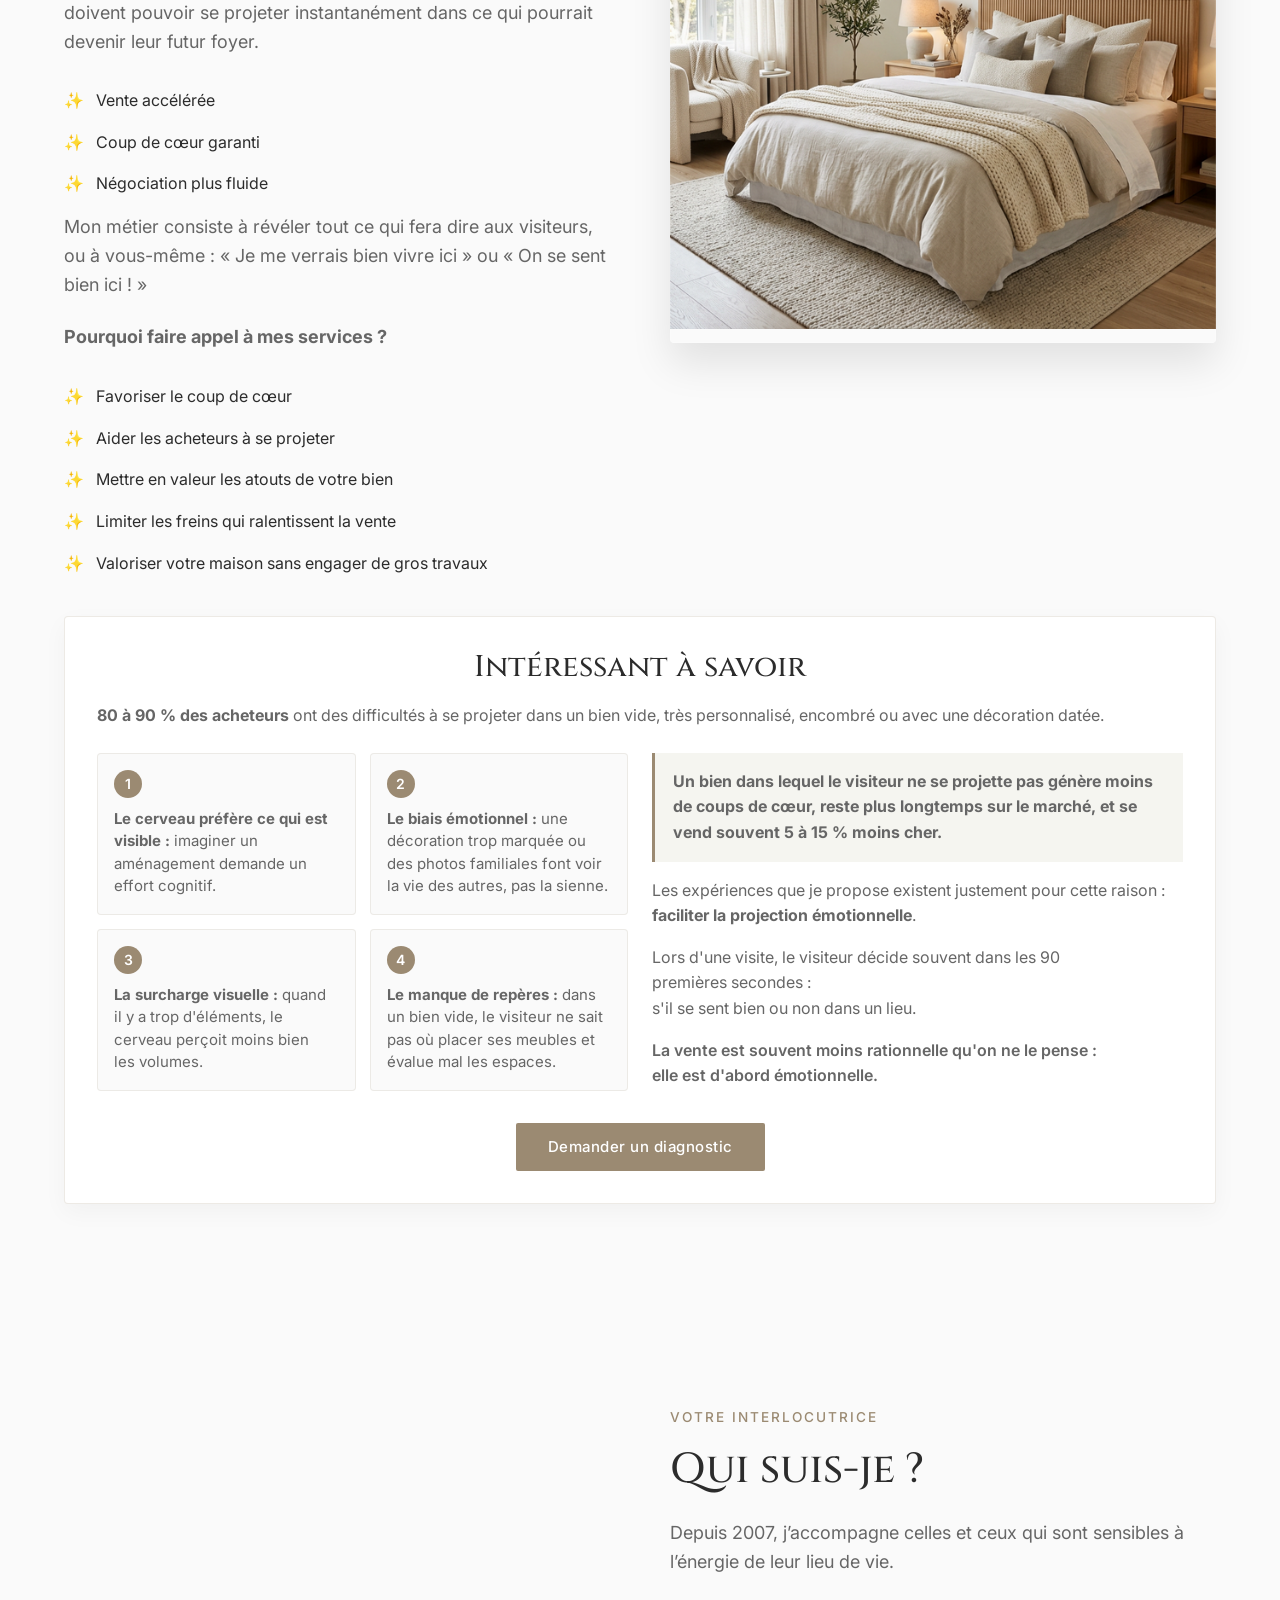
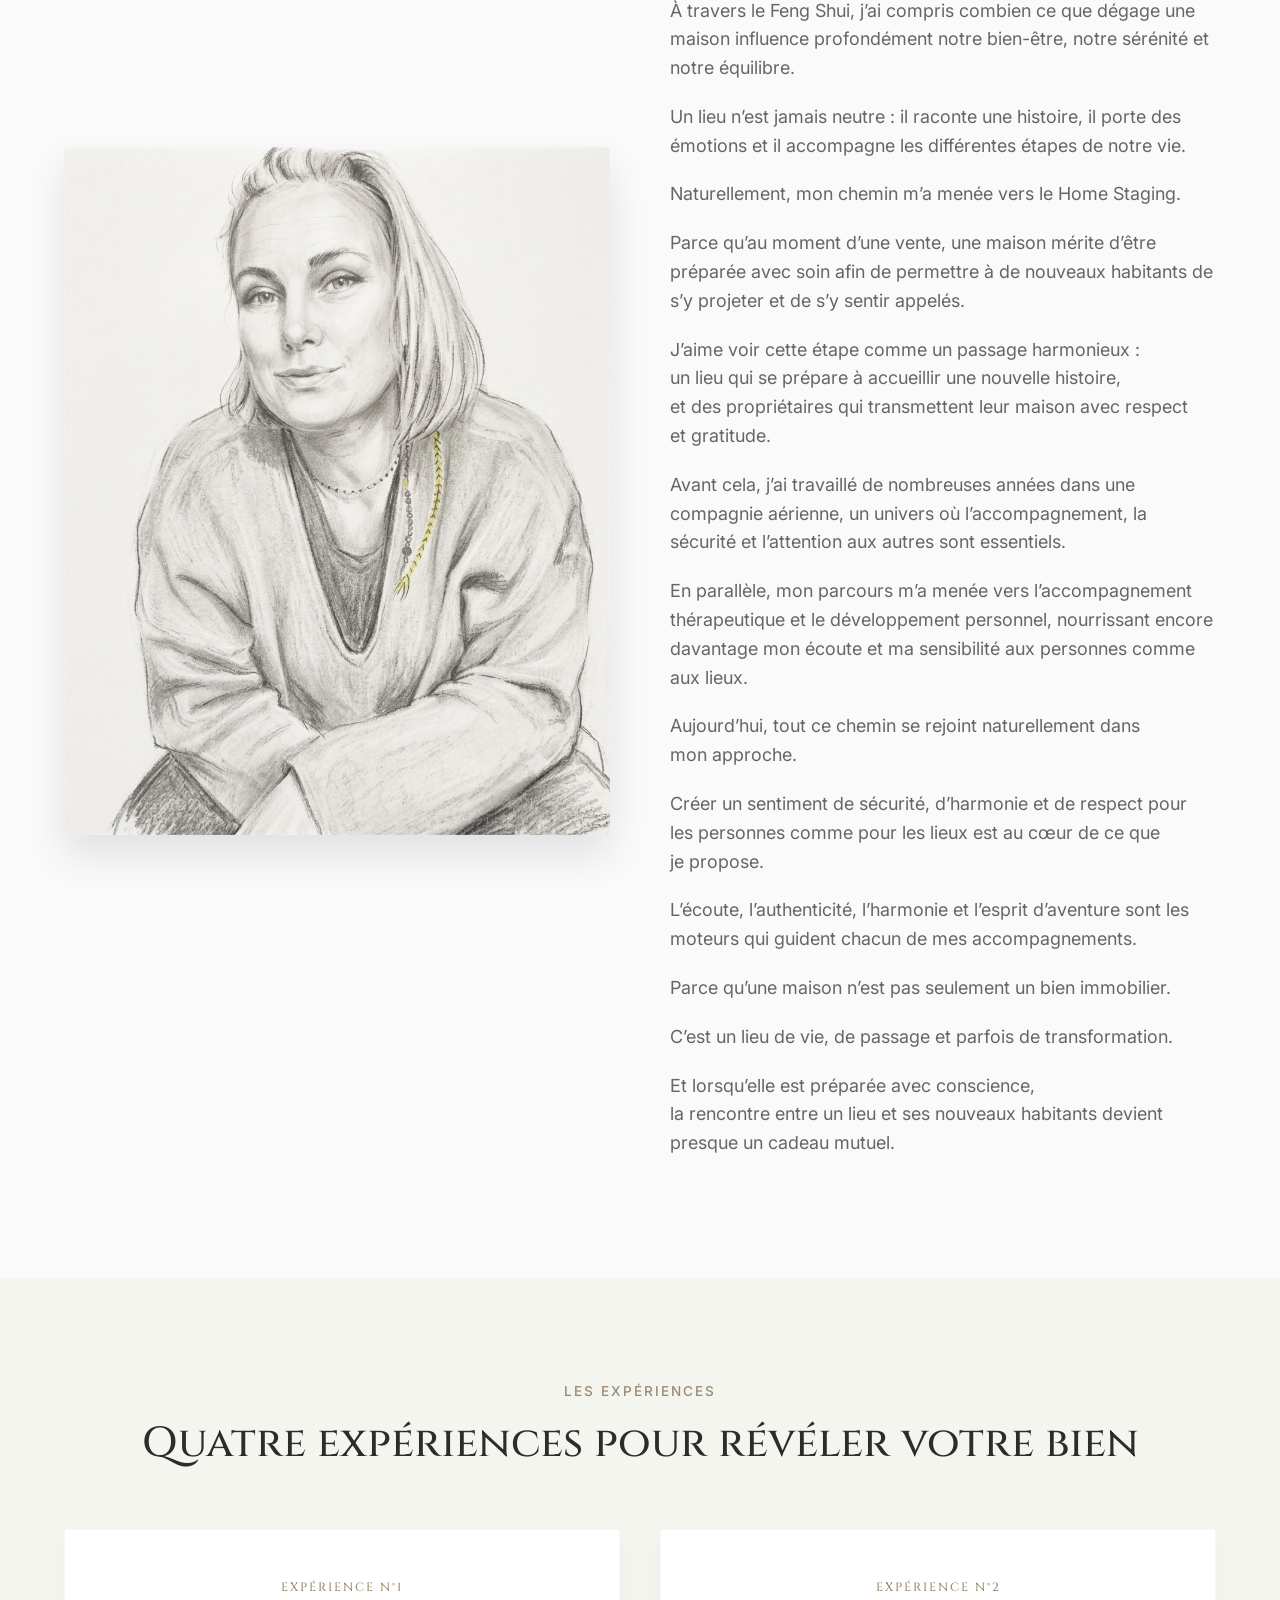
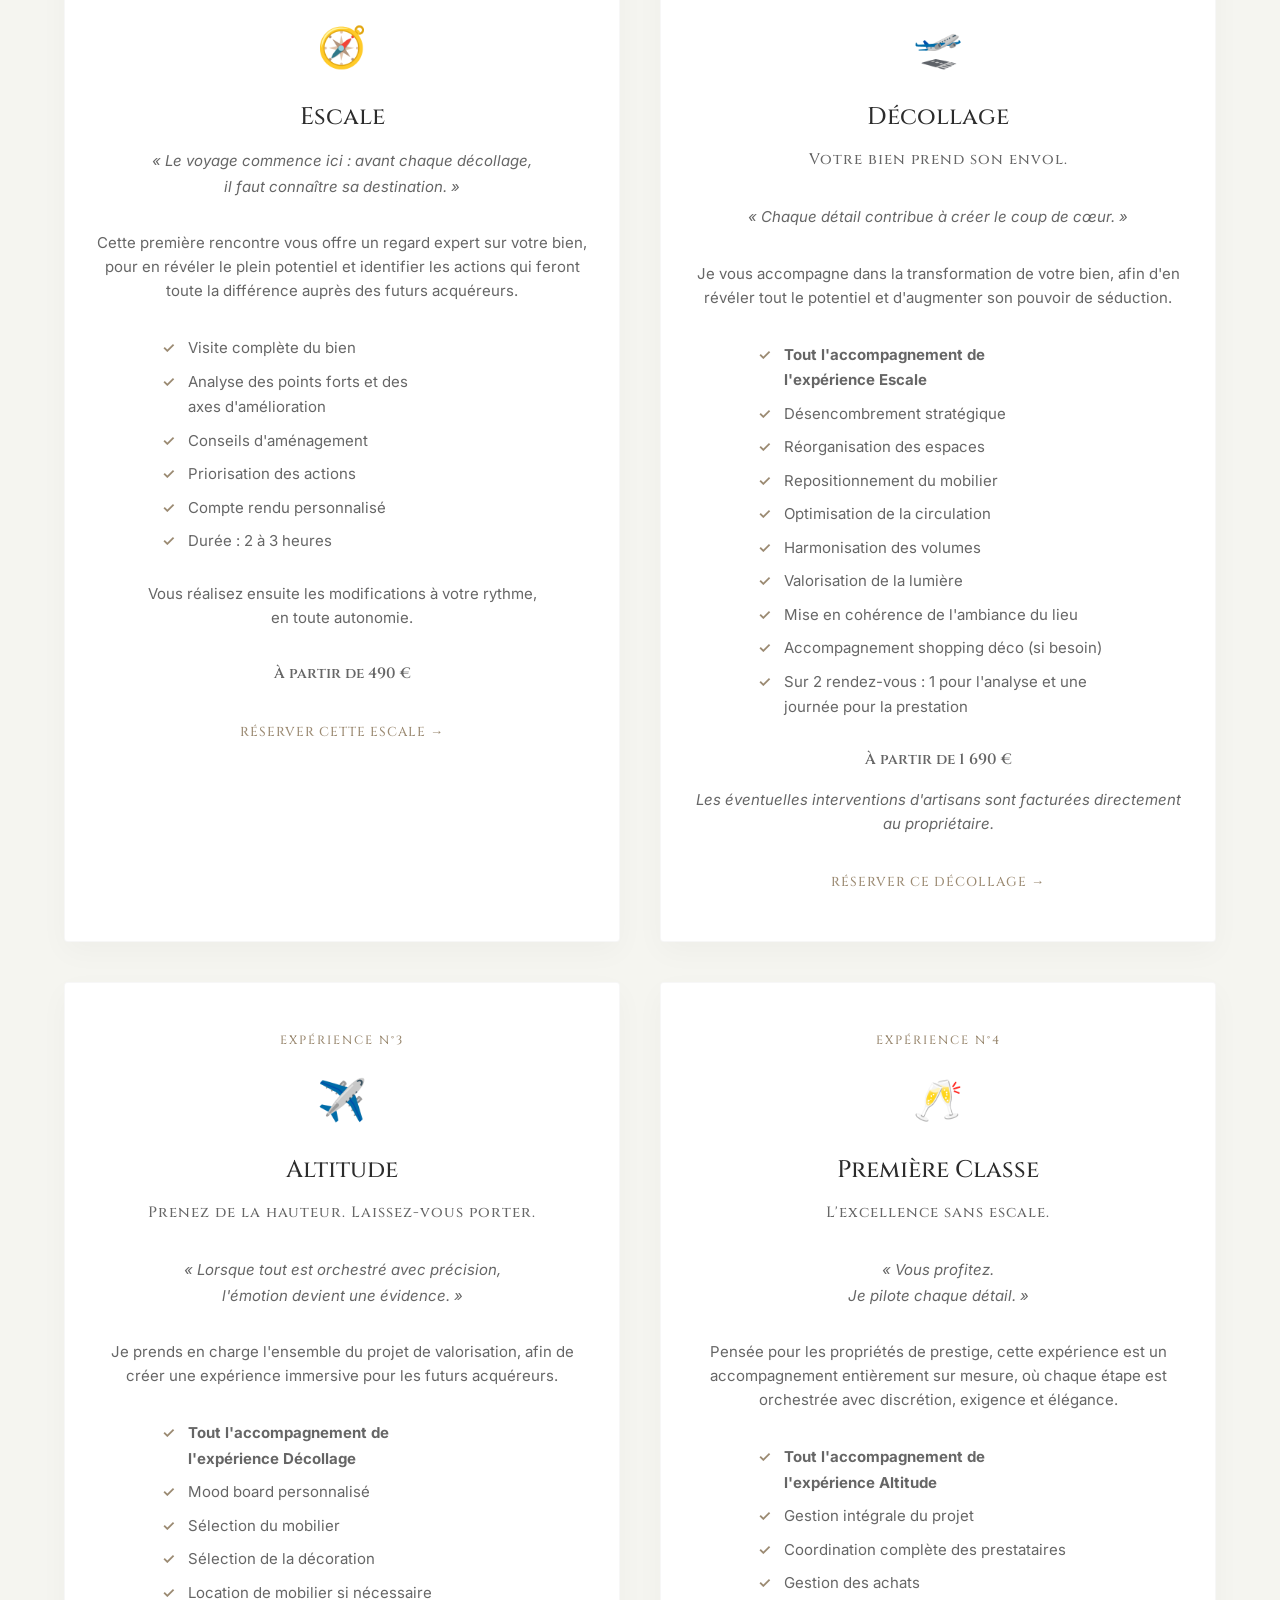
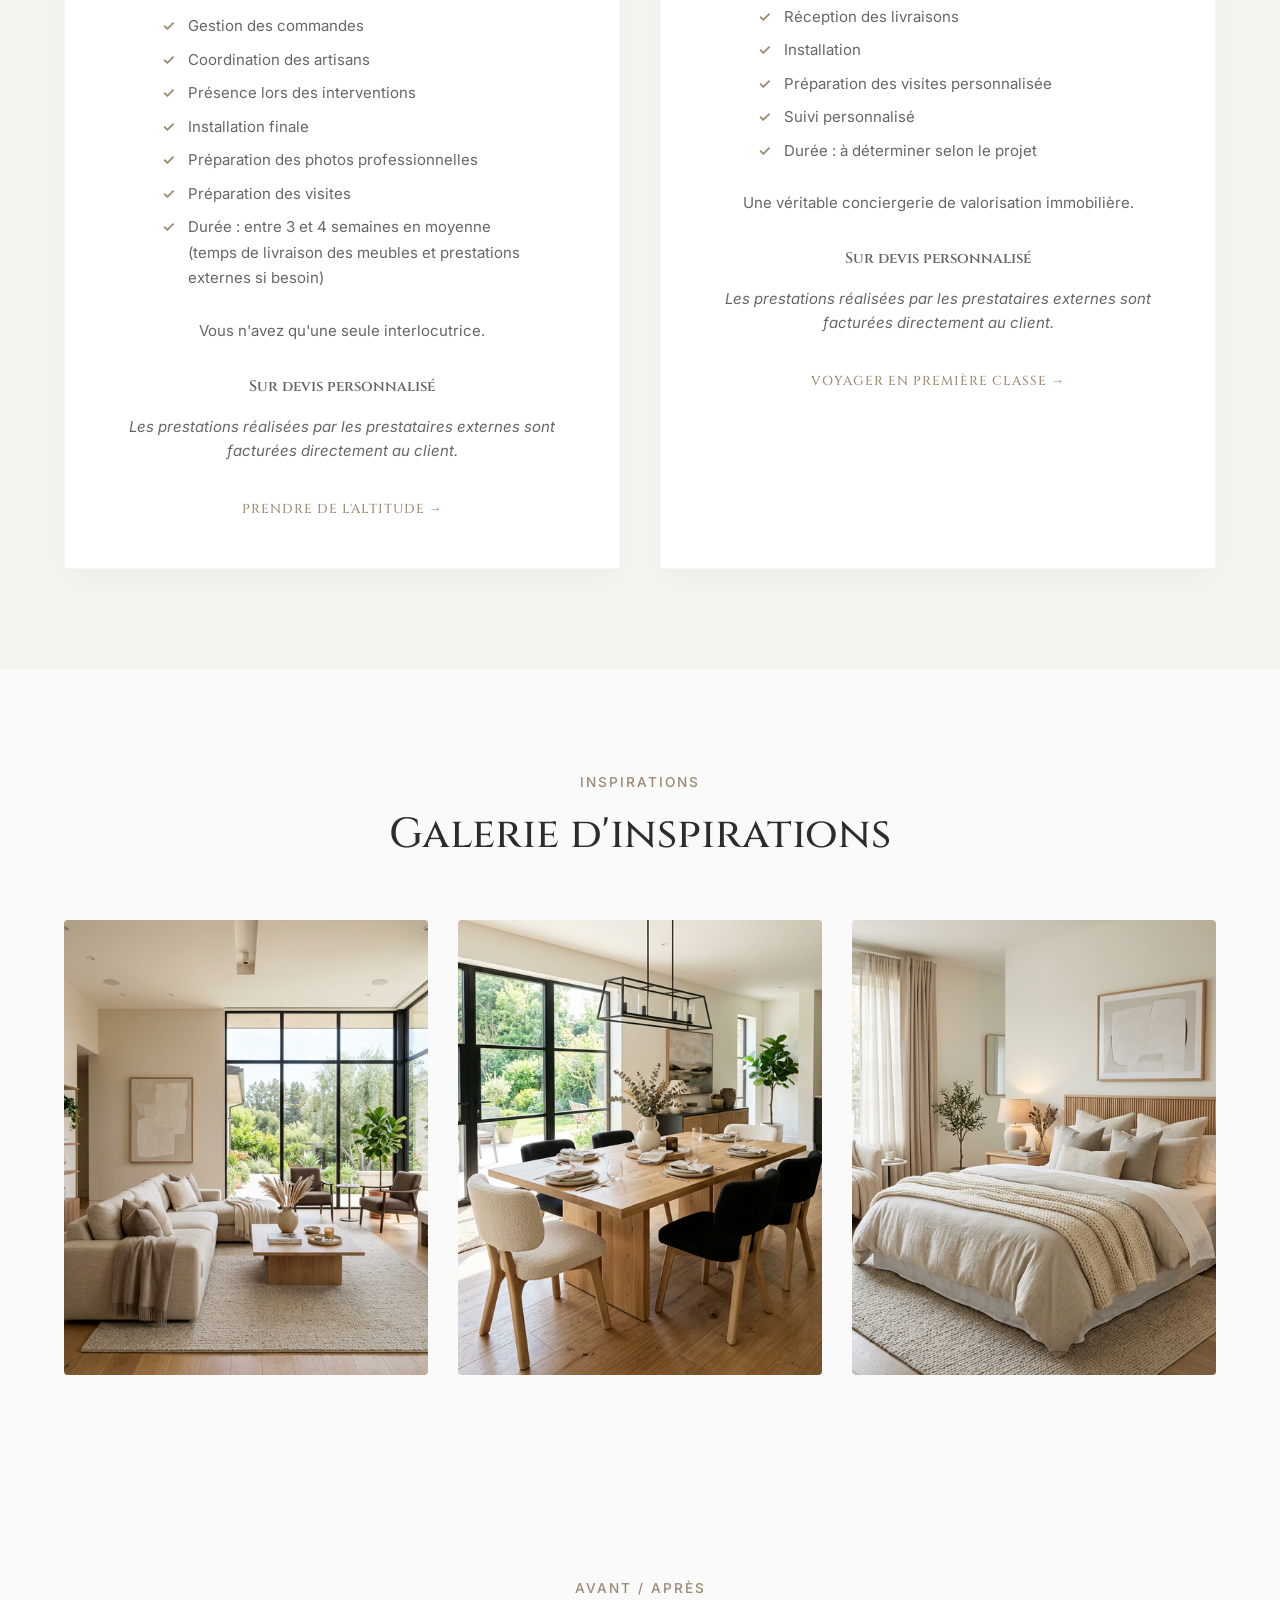
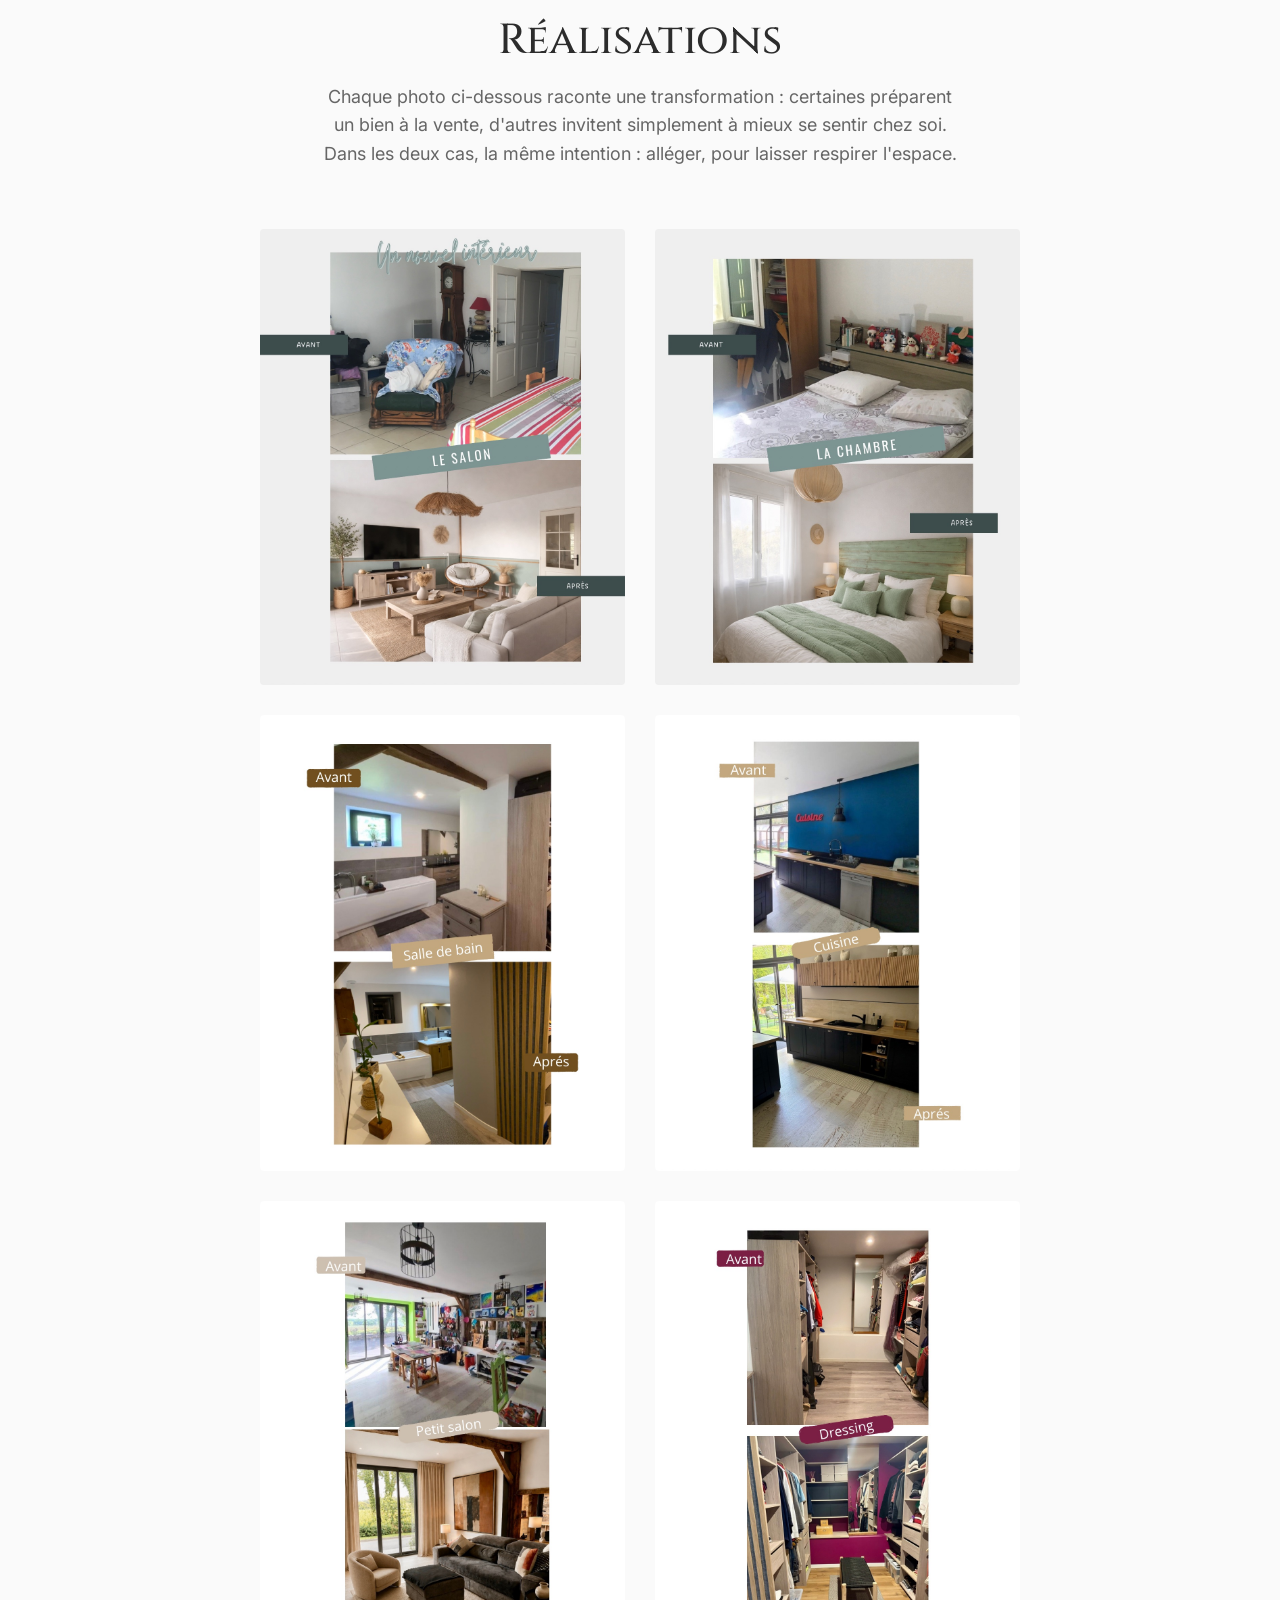
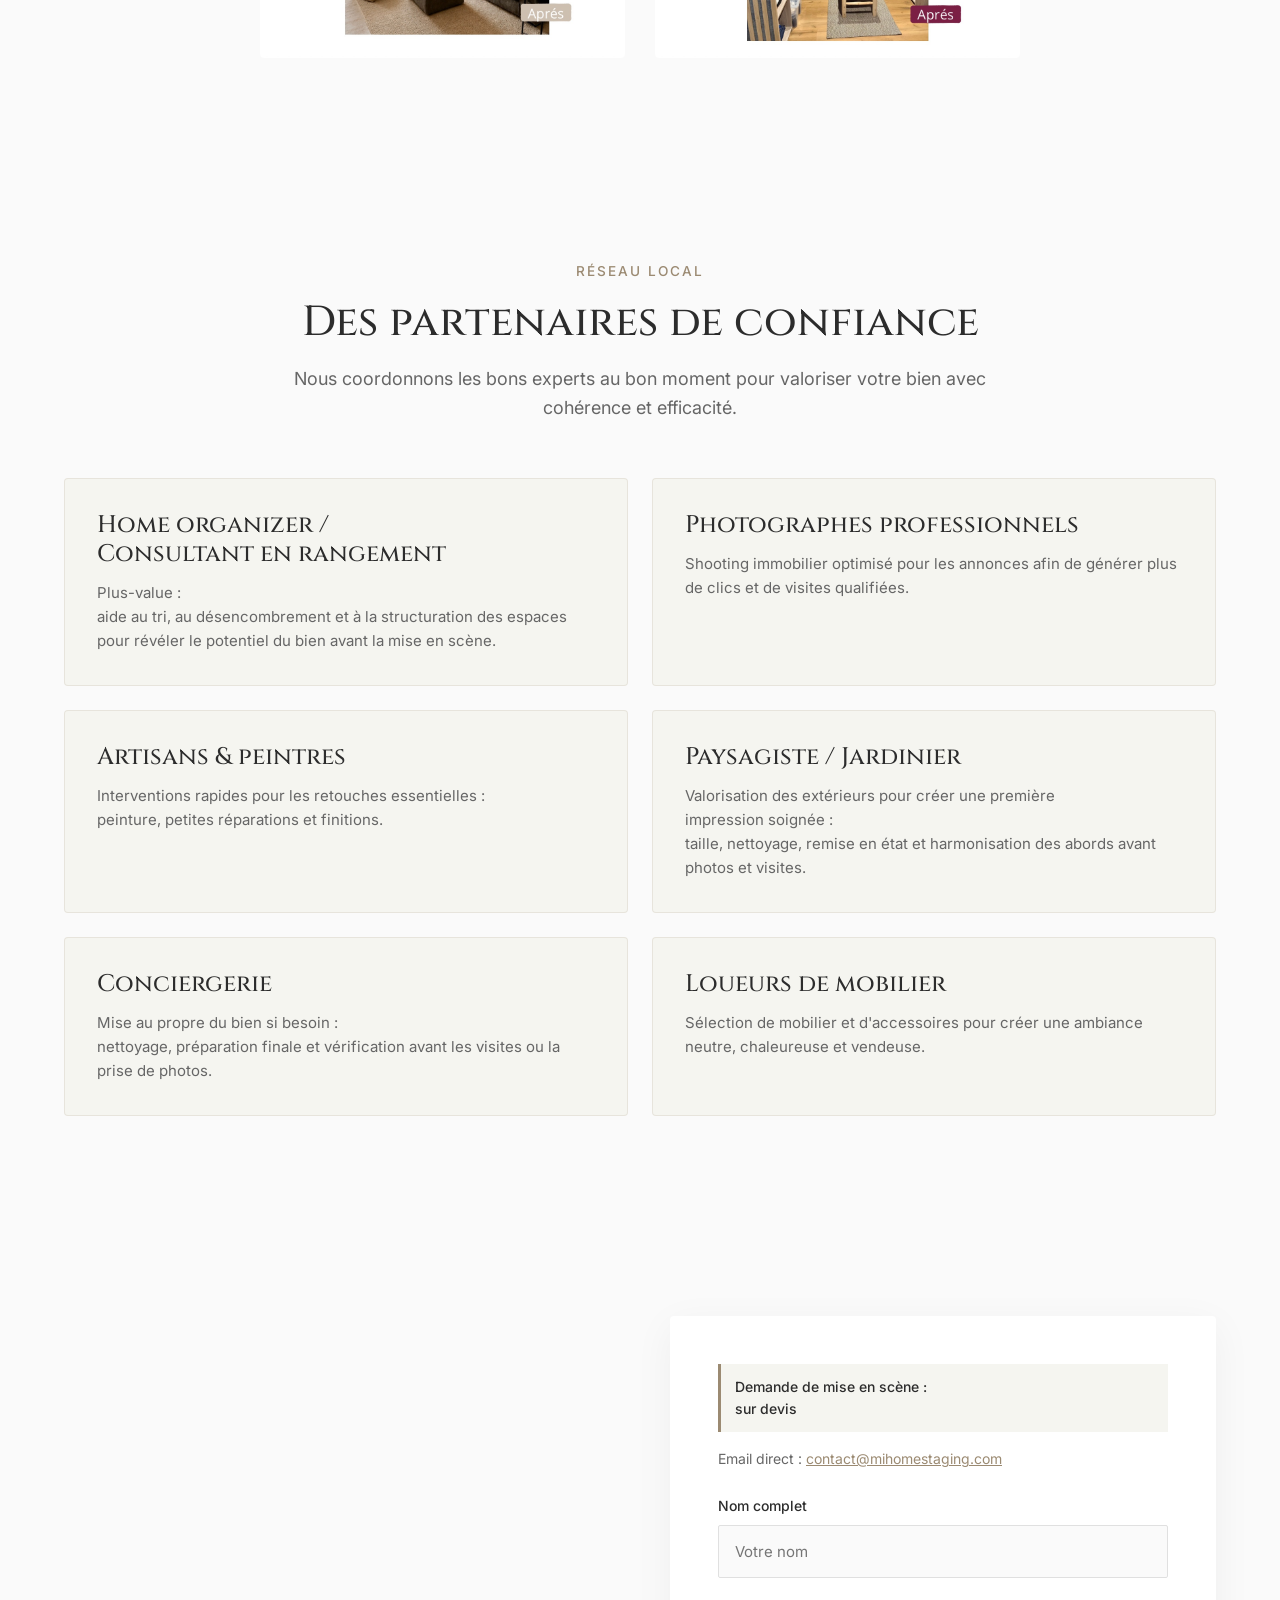
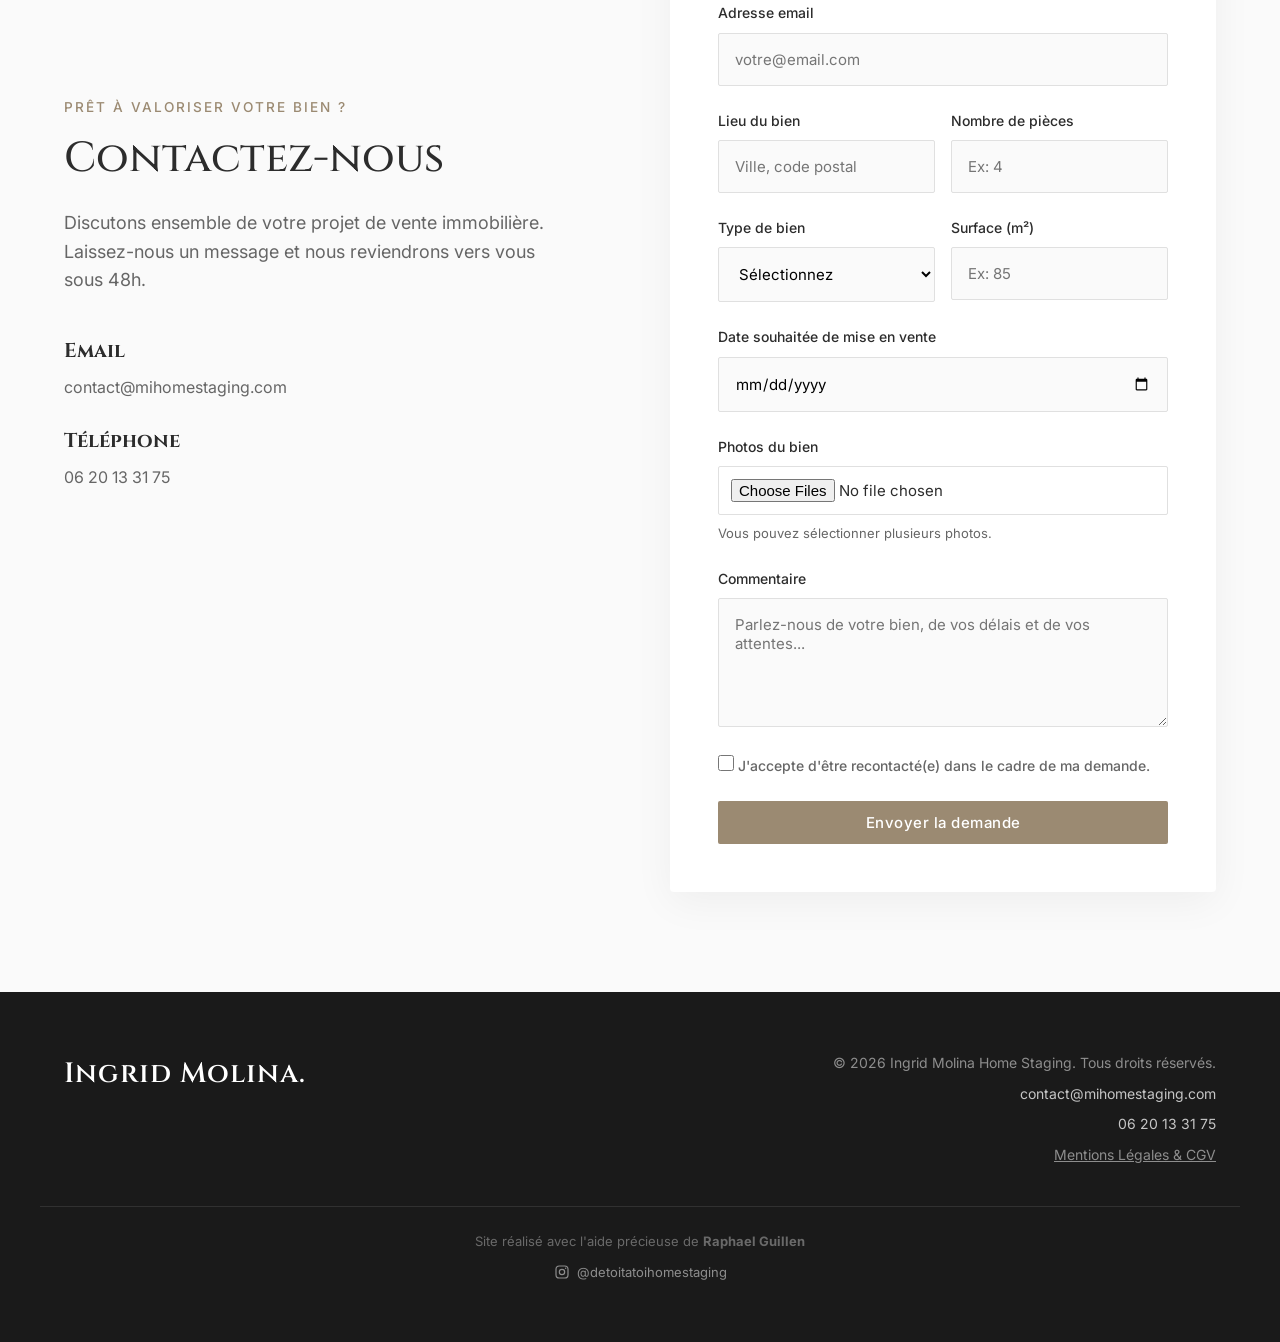
==== commit 2baa8ac8: "Ajoute l'onglet Réalisations dans le menu, vers la galerie avant/après" ====
--- a/index.html
+++ b/index.html
@@ -23,6 +23,7 @@
                 <a href="#concept">Le Concept</a>
                 <a href="#services">Services</a>
                 <a href="#galerie">Galerie</a>
+                <a href="#realisations">Réalisations</a>
                 <a href="#partenaires">Partenaires</a>
                 <a href="#qui-suis-je">Qui suis-je</a>
                 <a href="#contact" class="btn btn-primary">Demander un devis</a>
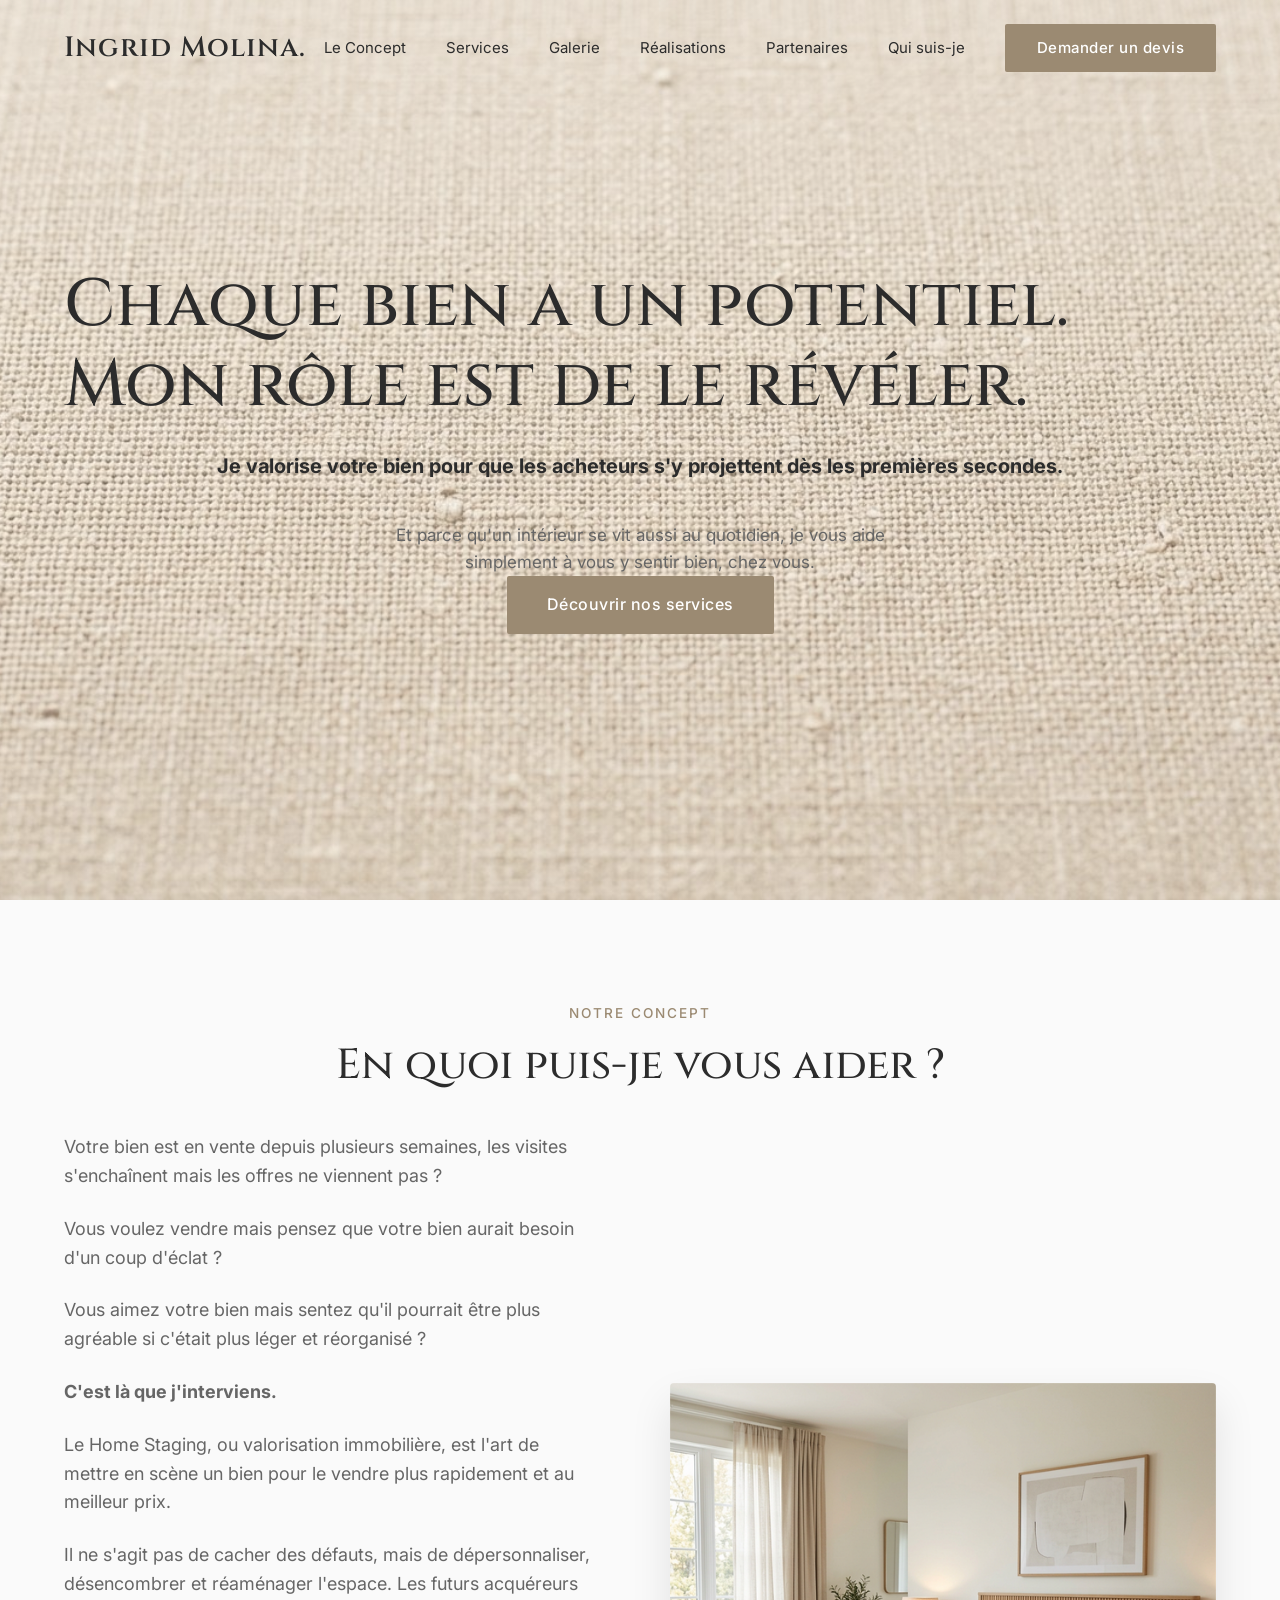
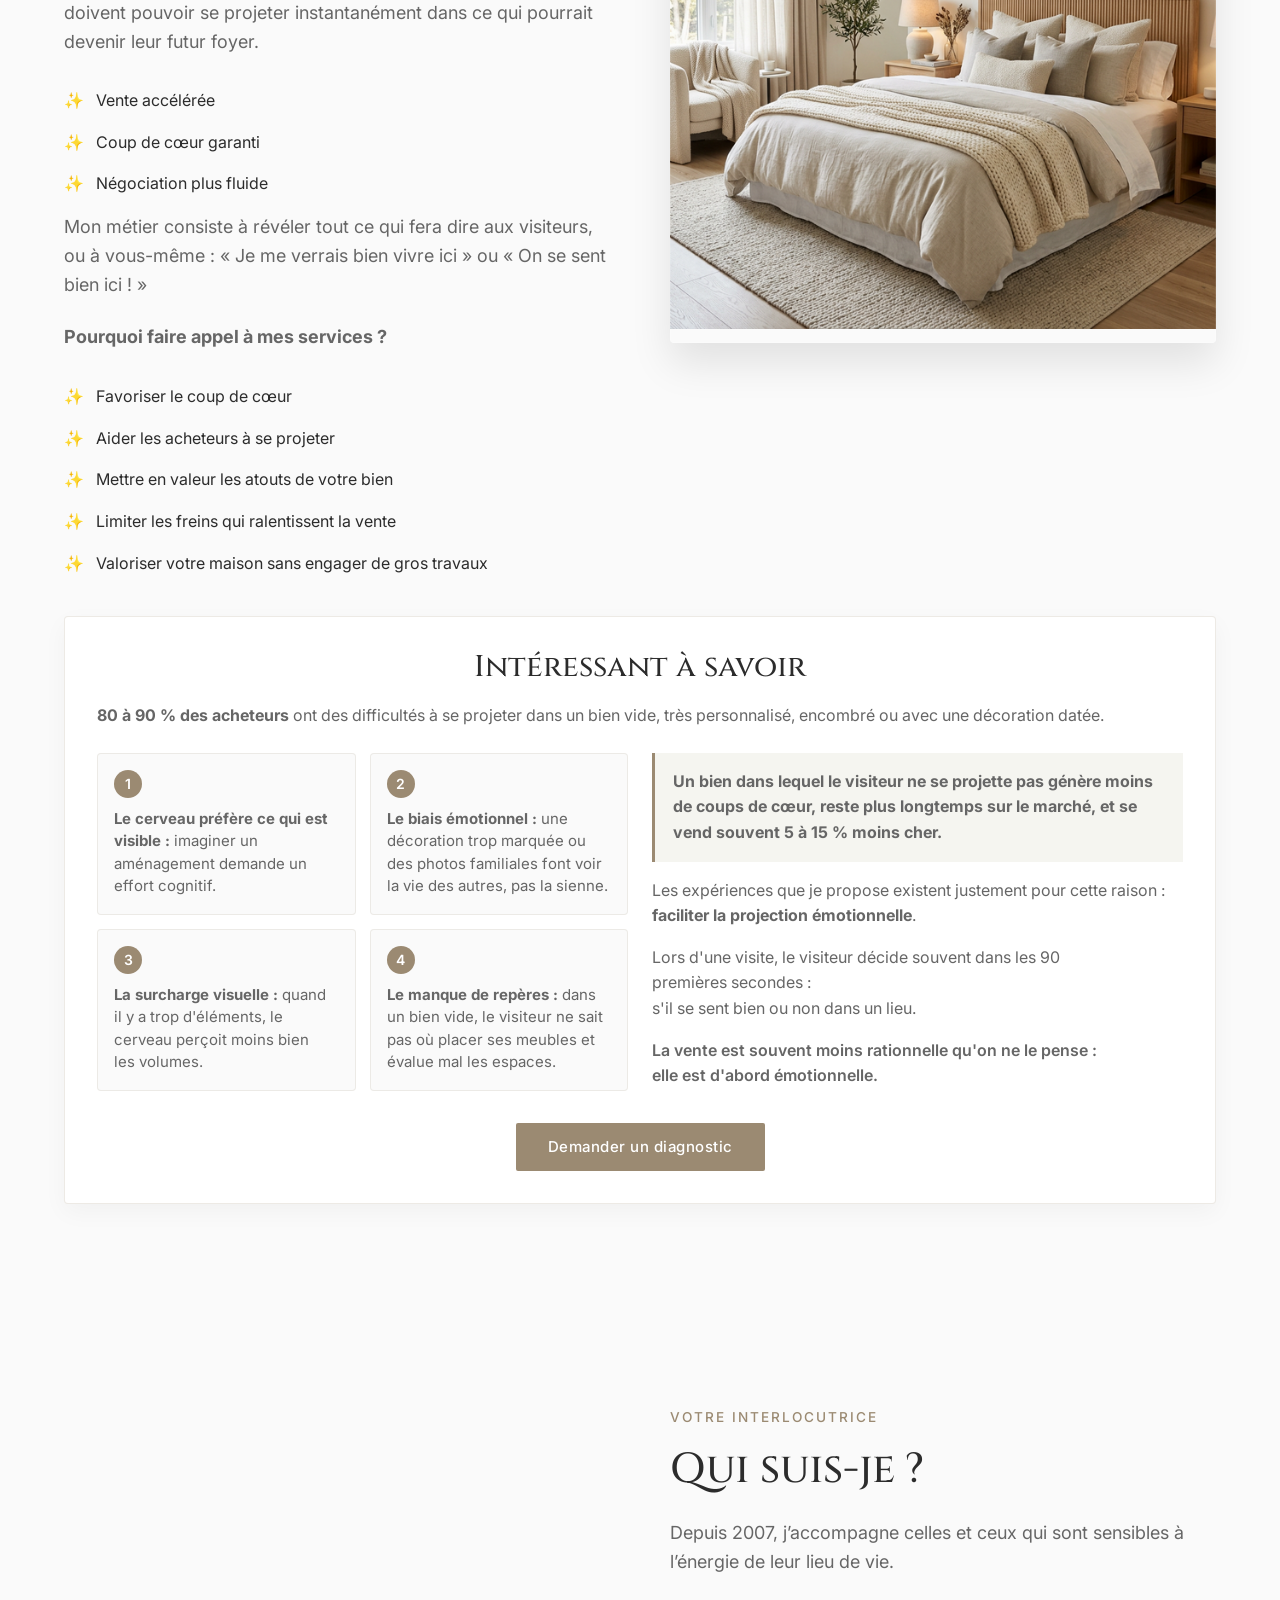
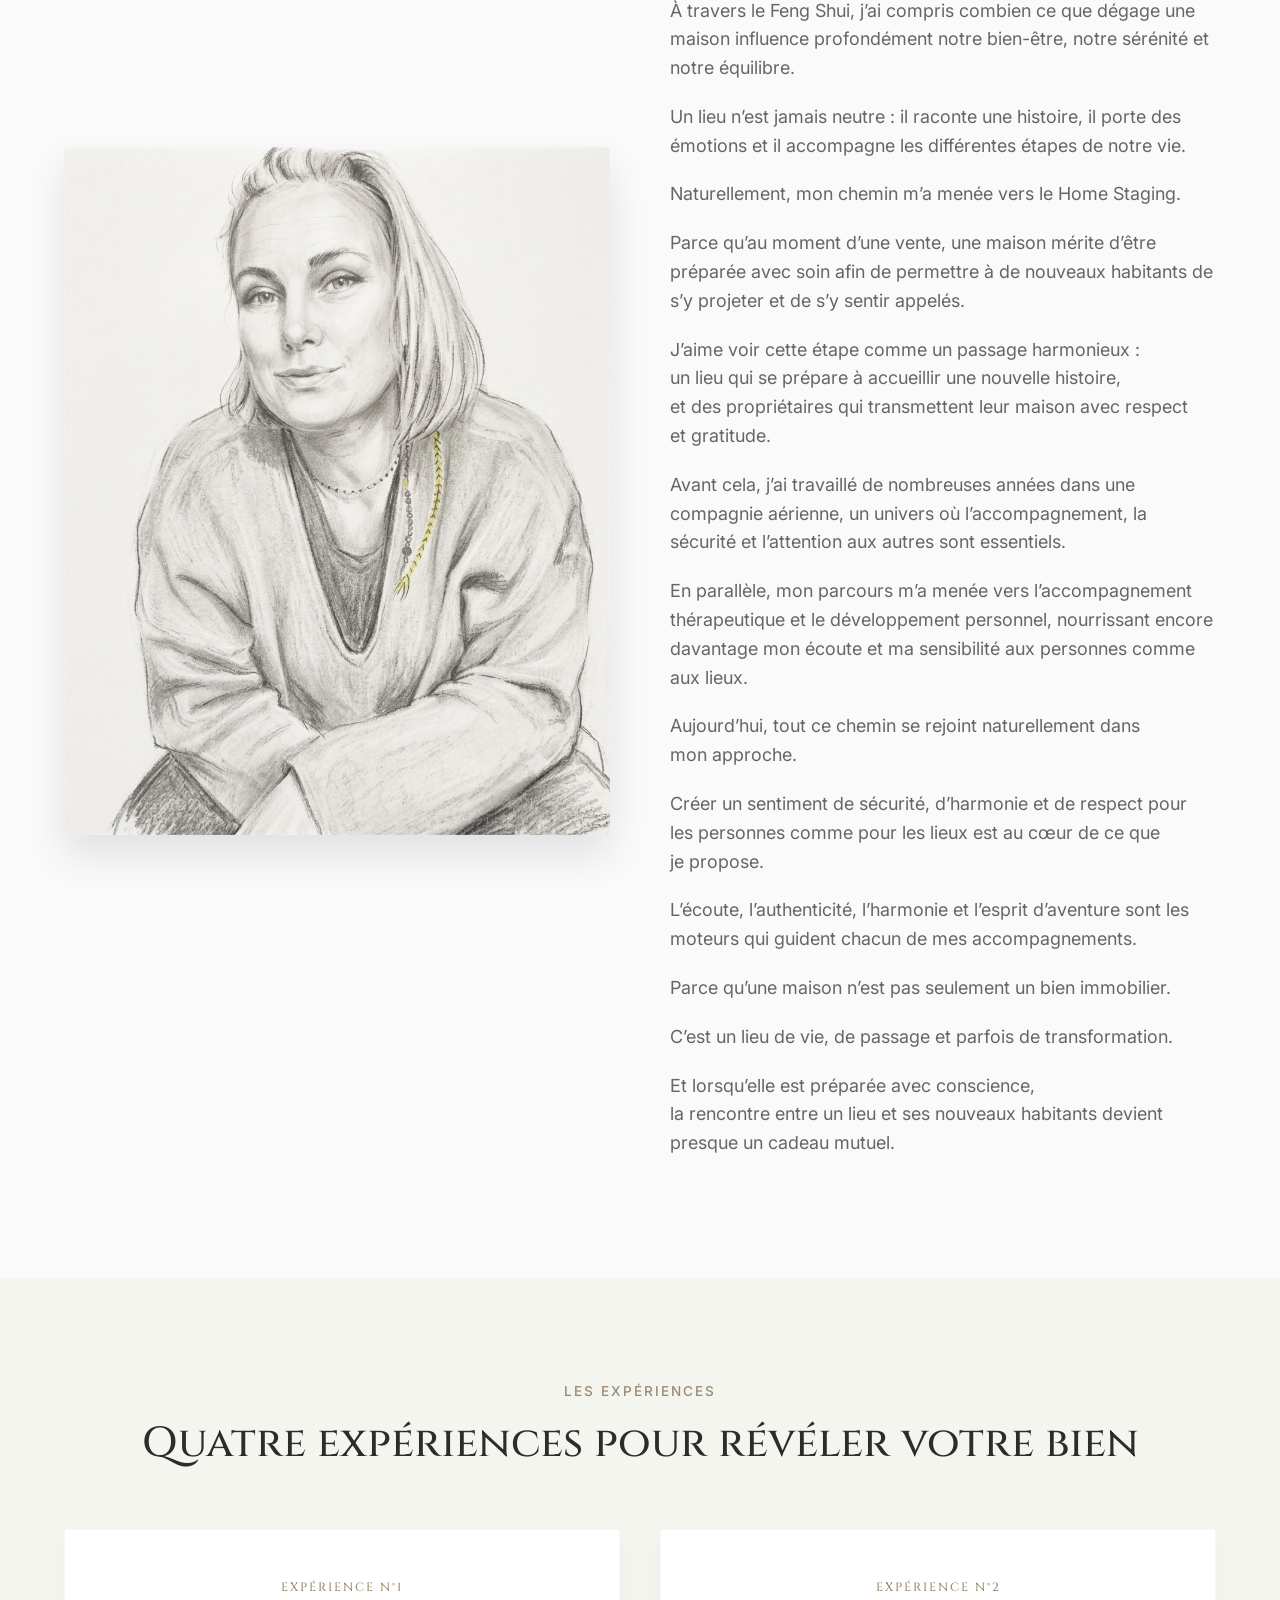
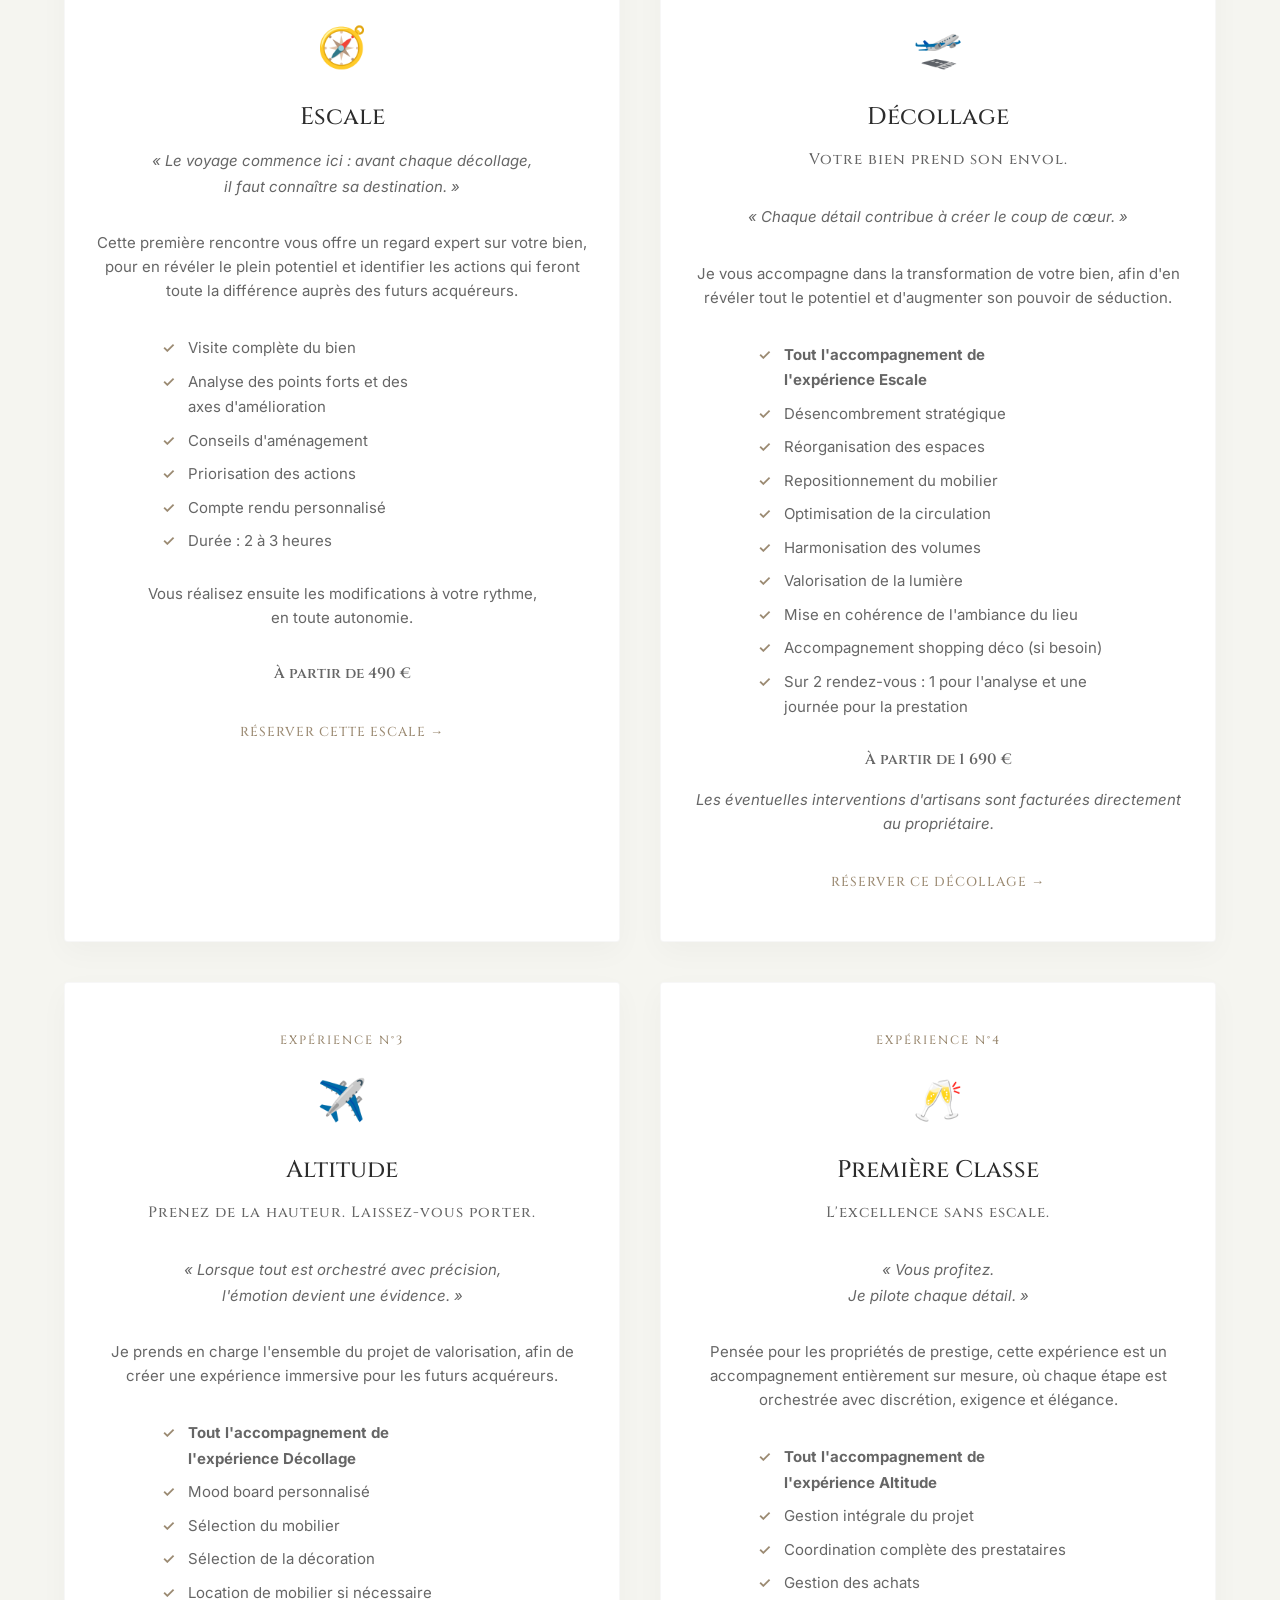
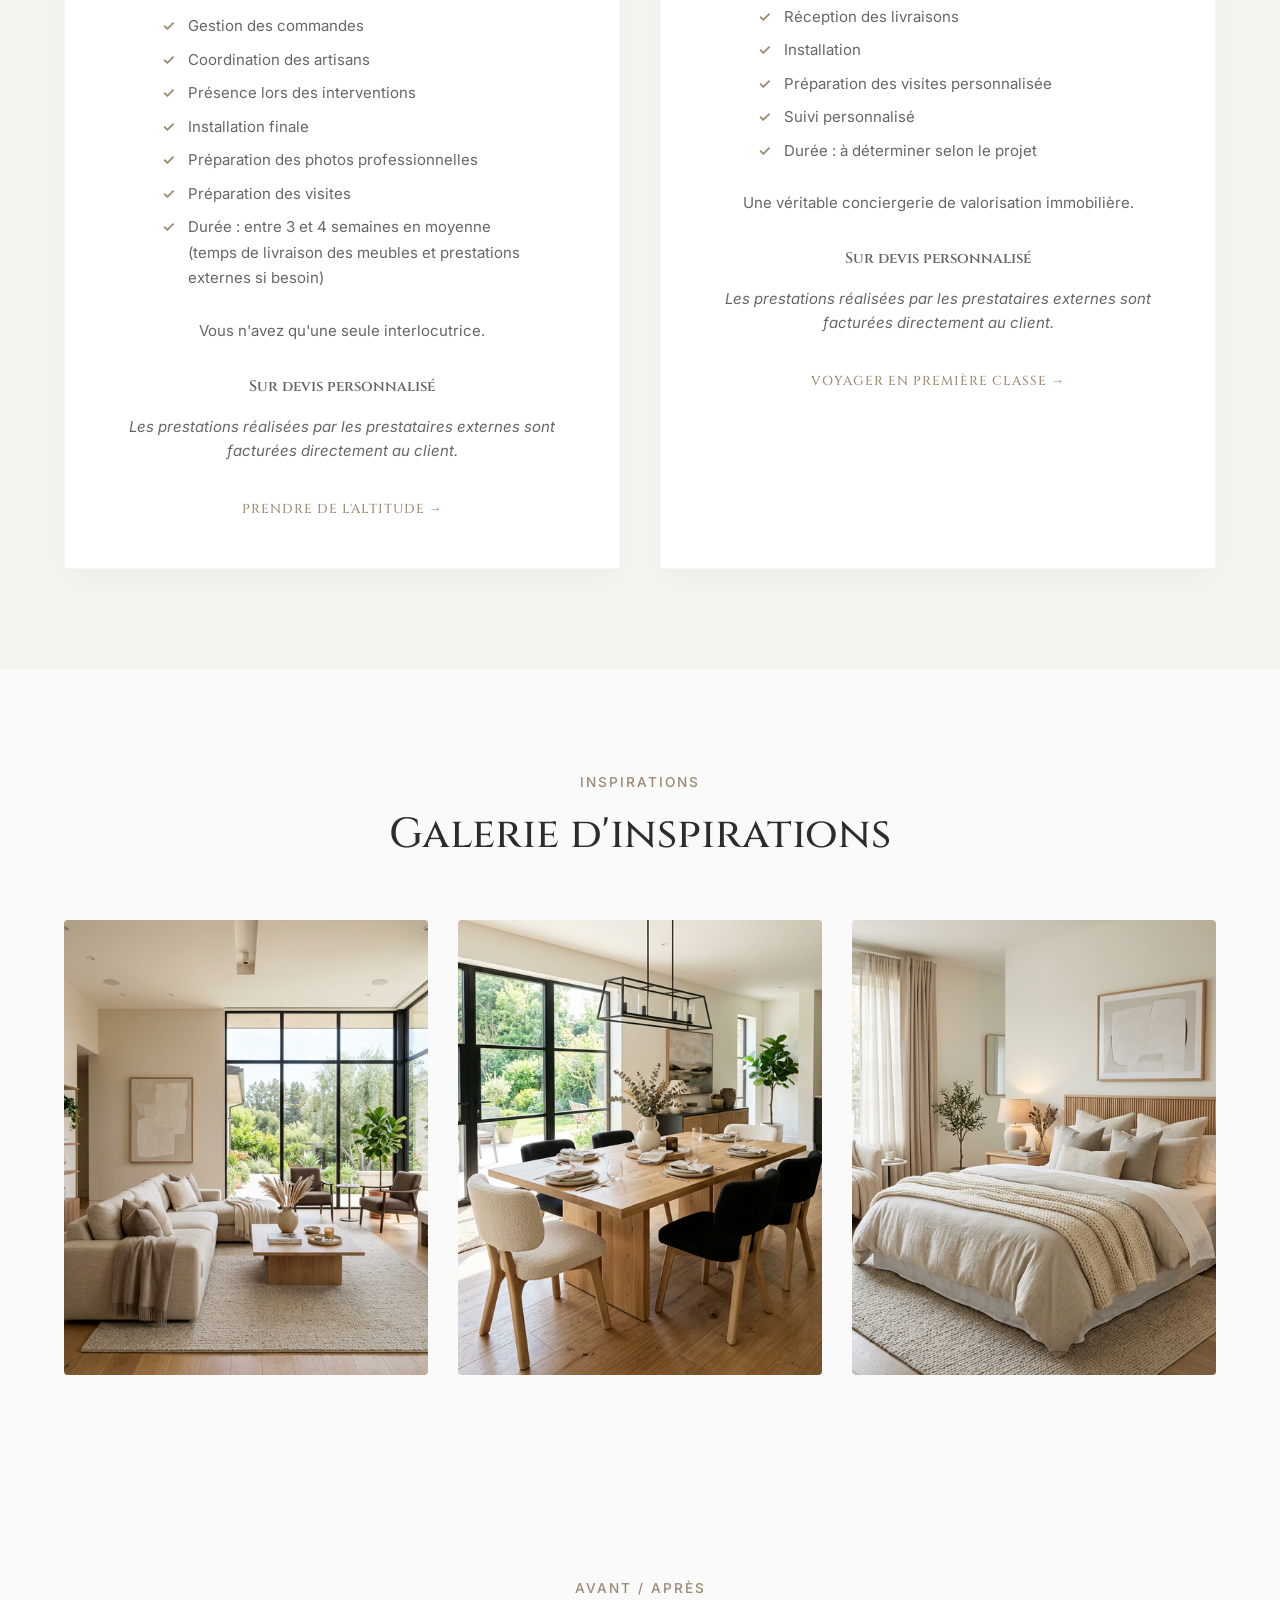
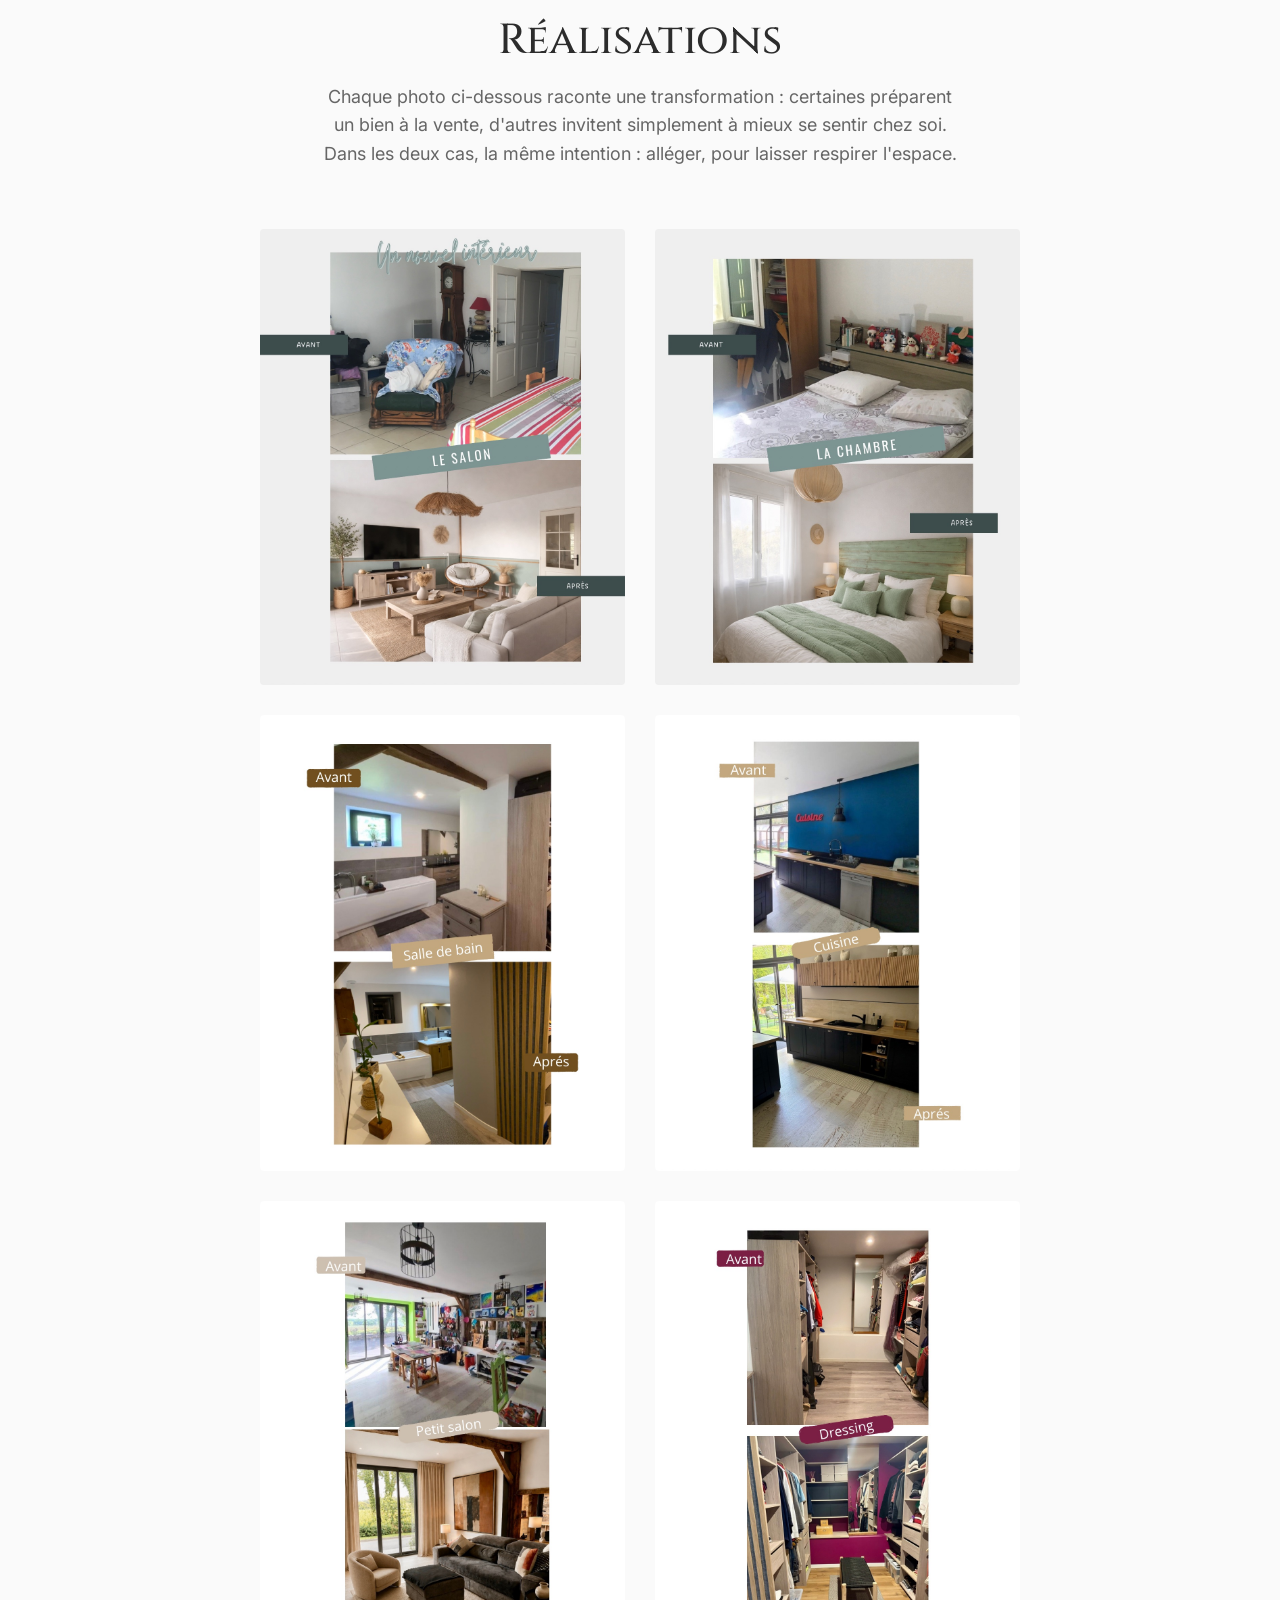
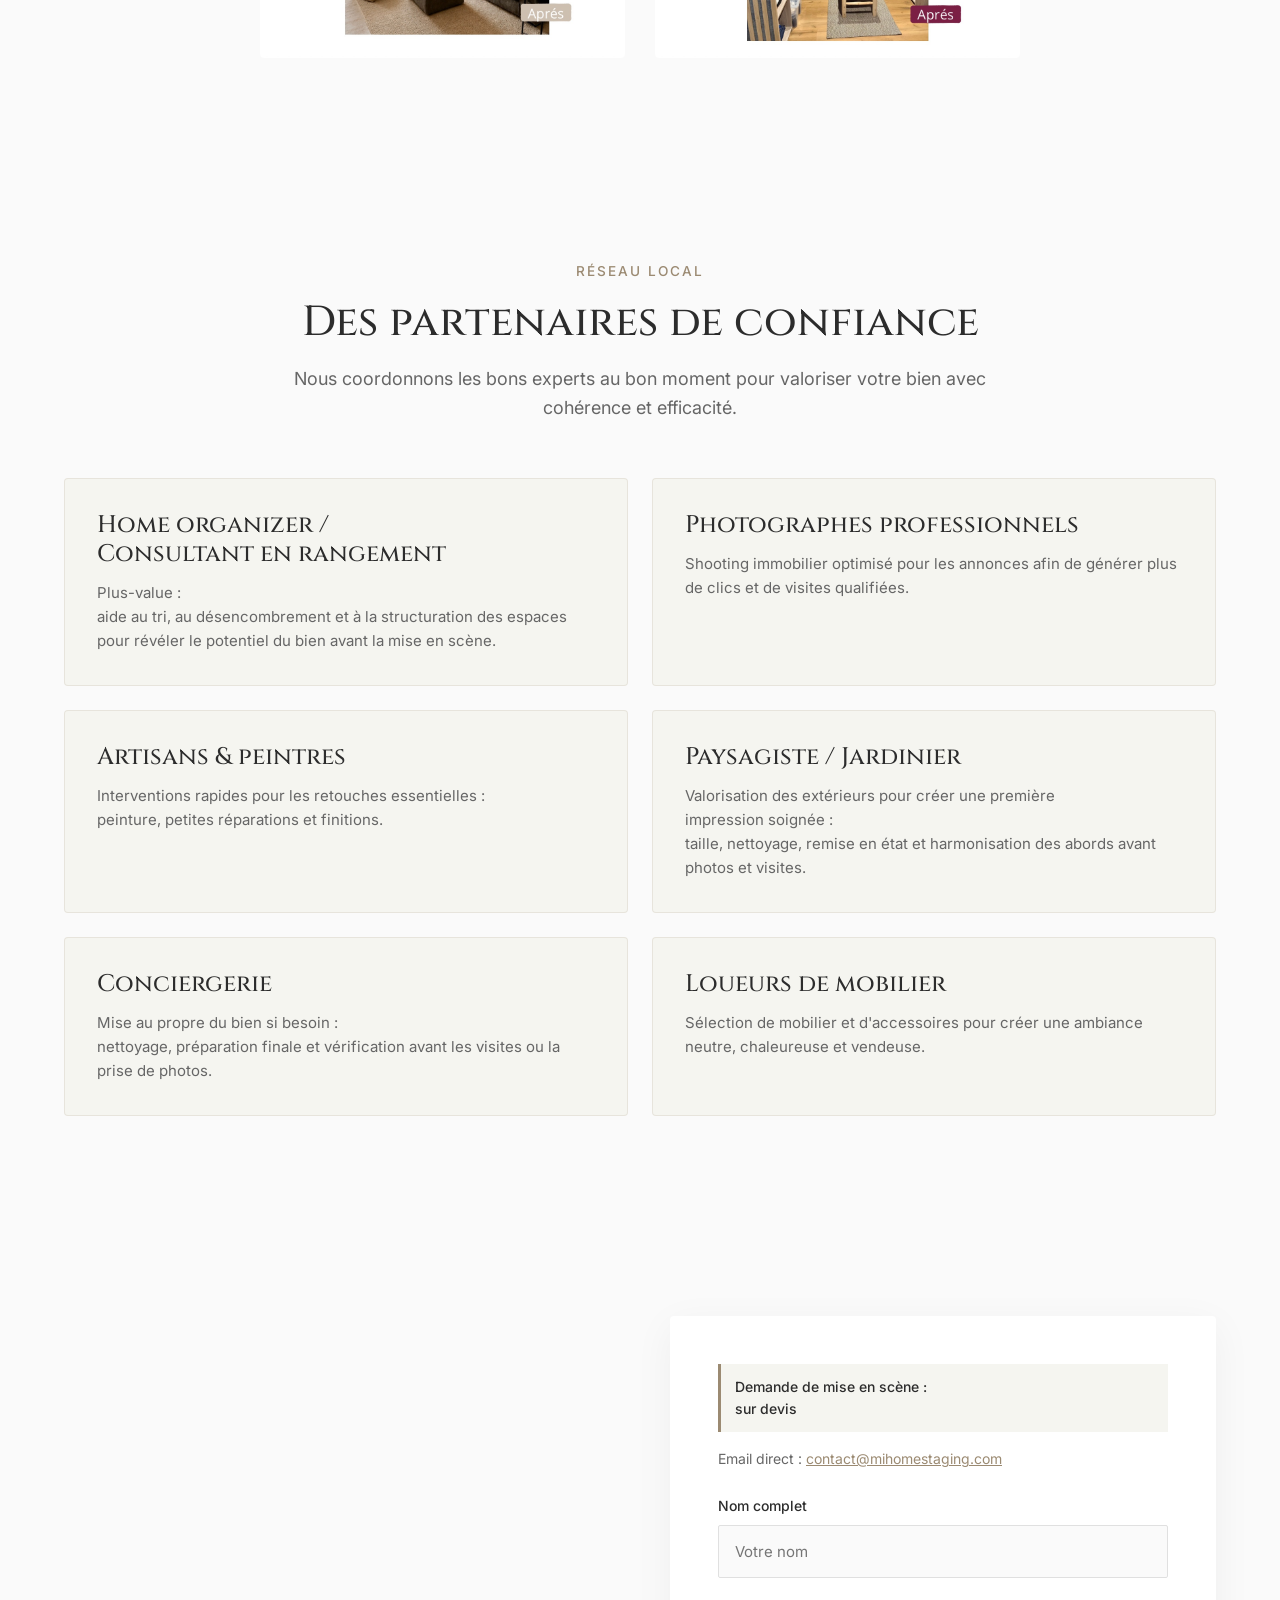
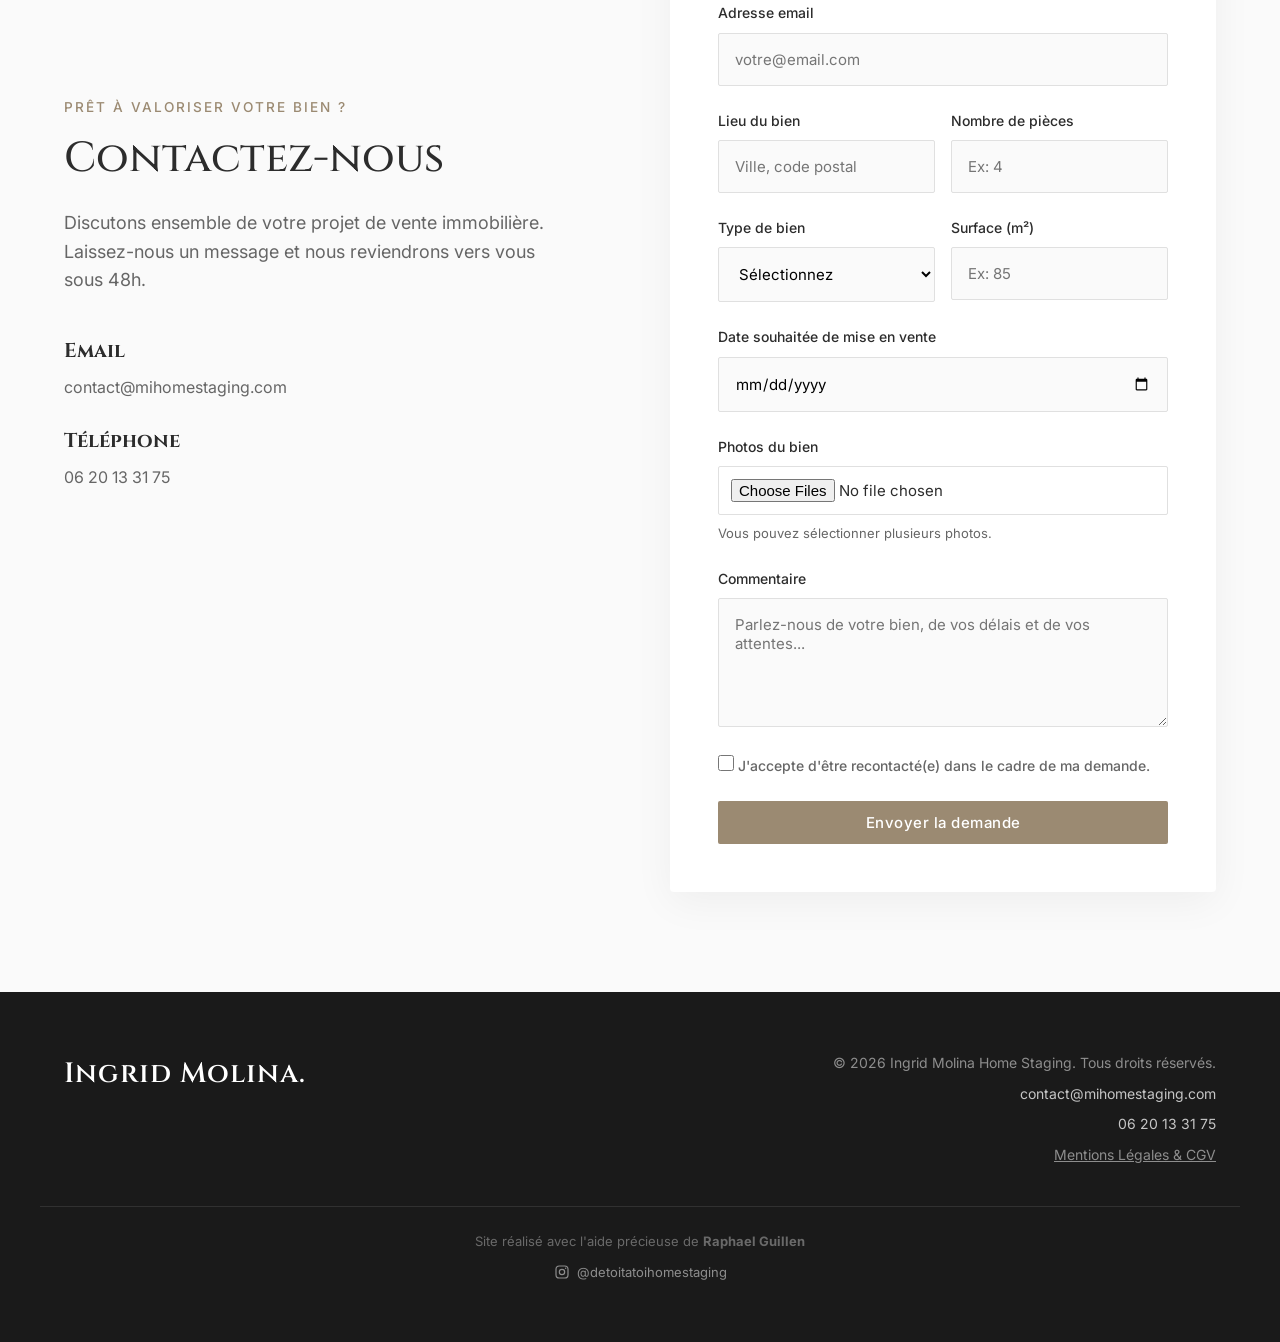
==== commit beb97ae8: "Hero : ajoute une phrase sur le mieux-être au quotidien, en complément de la valorisation à la vente" ====
--- a/index.html
+++ b/index.html
@@ -41,6 +41,7 @@
         <div class="container hero-content fade-in-up">
             <h1><span class="hero-line">Chaque bien a un potentiel.</span><span class="hero-line">Mon rôle est de le révéler.</span></h1>
             <p class="hero-lead">Je valorise votre bien pour que les acheteurs s'y projettent dès les premières secondes.</p>
+            <p class="hero-sublead">Et parce qu'un intérieur se vit aussi au quotidien, je vous aide simplement à vous y sentir bien, chez vous.</p>
             <div class="hero-cta">
                 <a href="#services" class="btn btn-primary btn-large">Découvrir nos services</a>
             </div>
--- a/style.css
+++ b/style.css
@@ -281,6 +281,15 @@
         max-width: none;
         font-size: 20px;
     }
+}
+
+.hero-content .hero-sublead {
+    color: var(--text-muted);
+    font-weight: 400;
+    max-width: 560px;
+    margin: 8px auto 0;
+    font-size: clamp(14px, 2vw, 17px);
+    text-align: center;
 }
 
 /* ==========================================================================
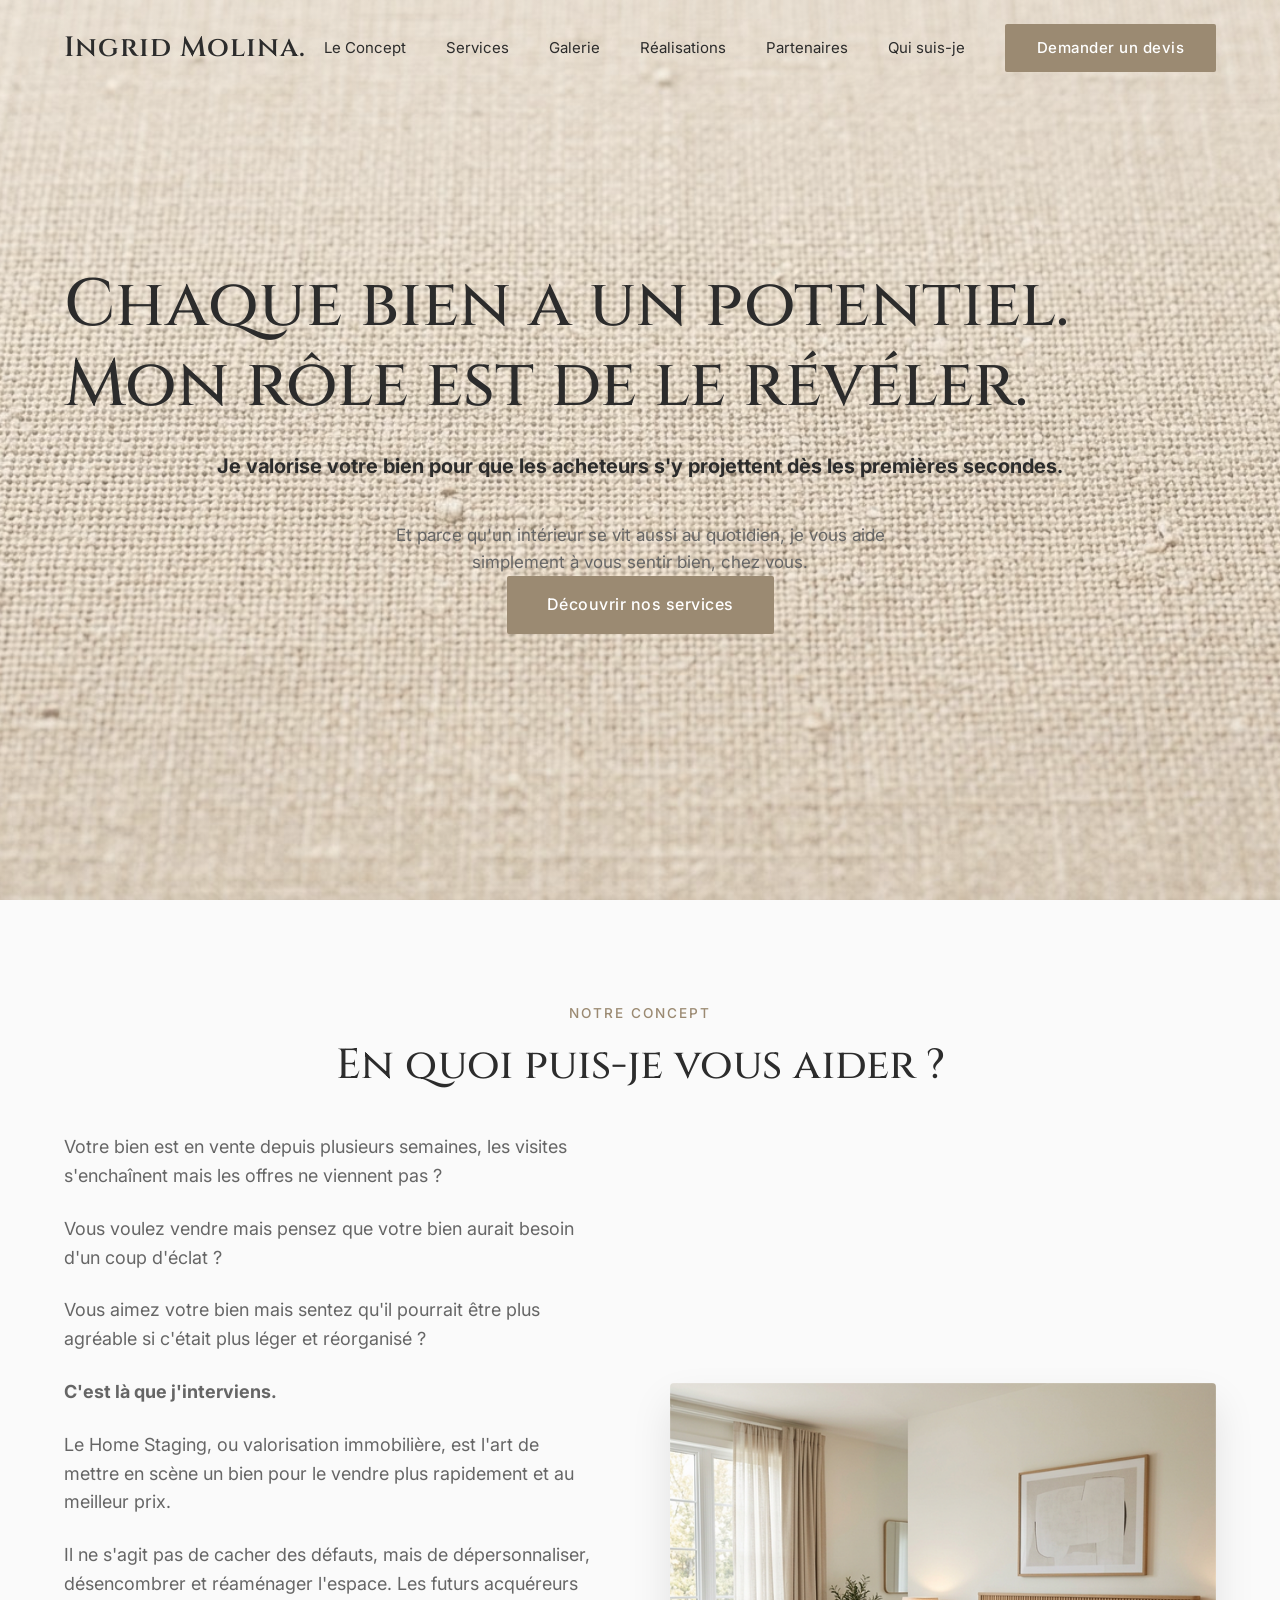
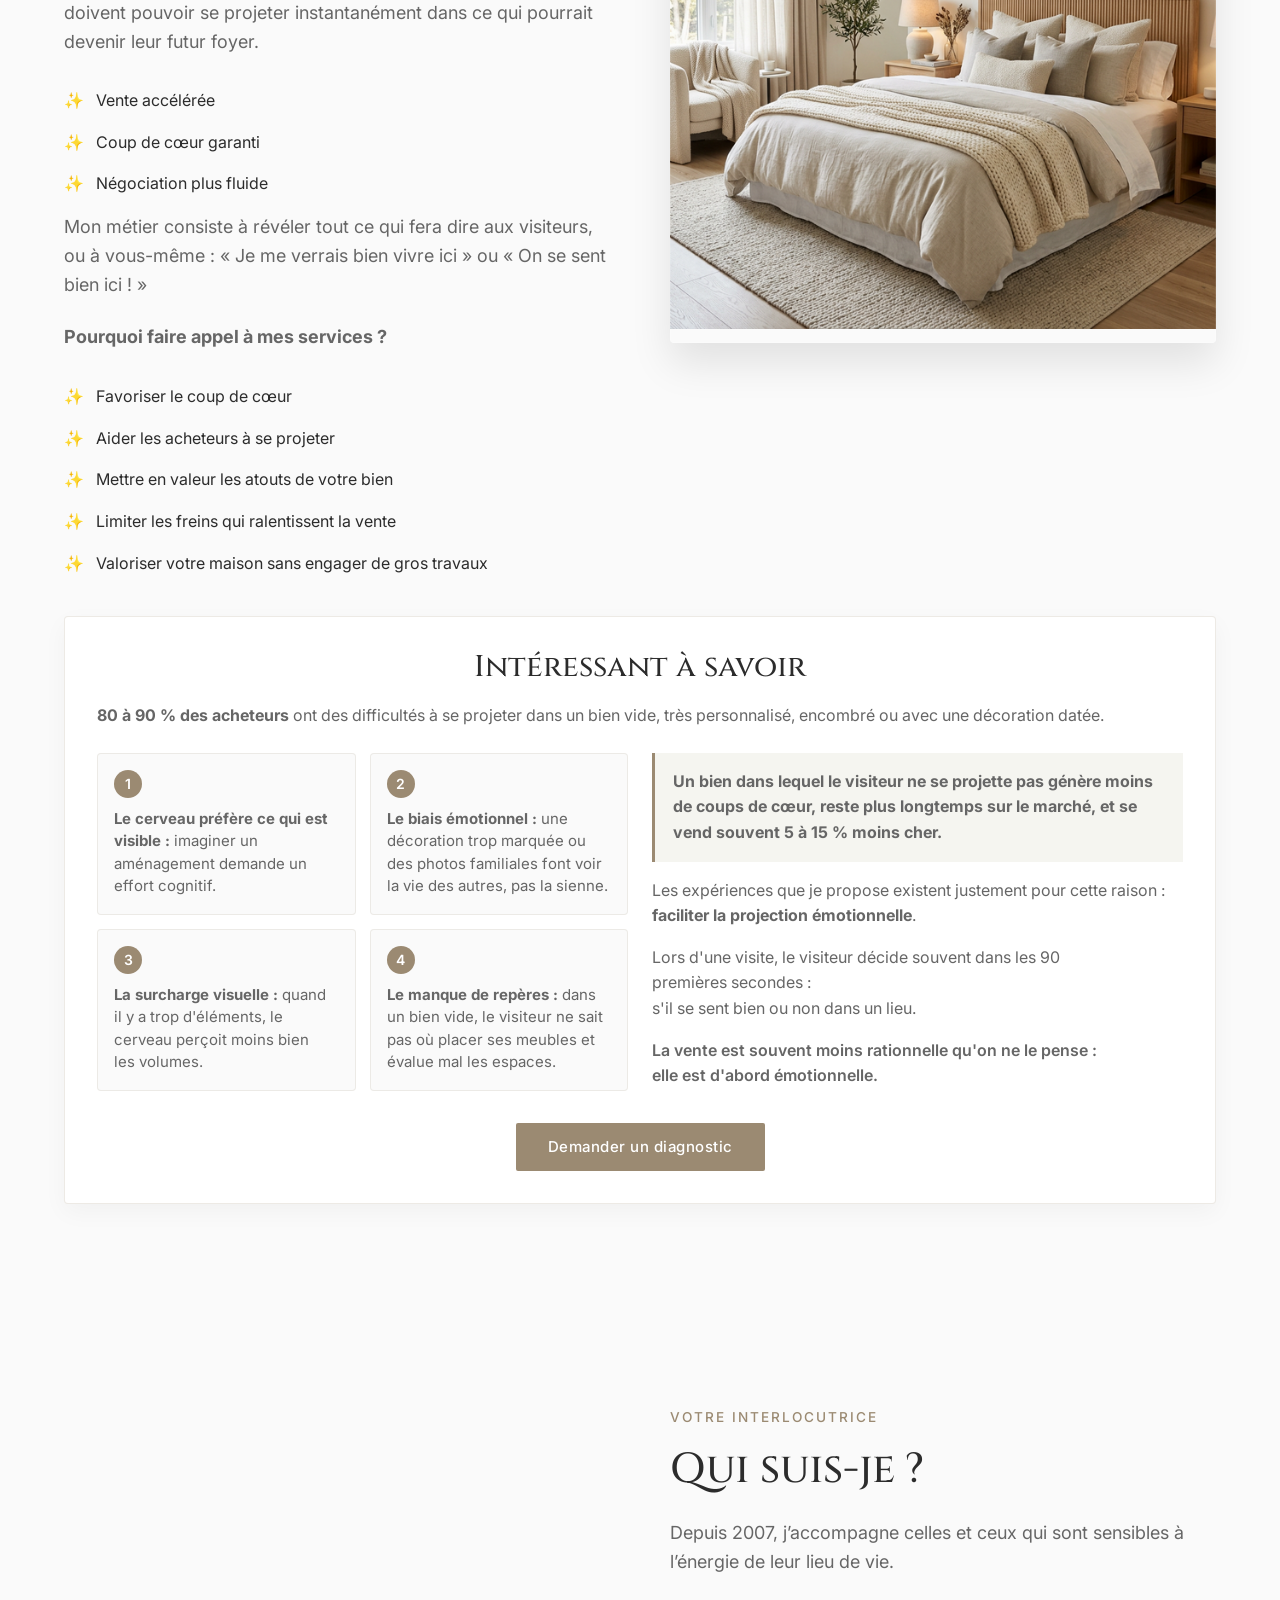
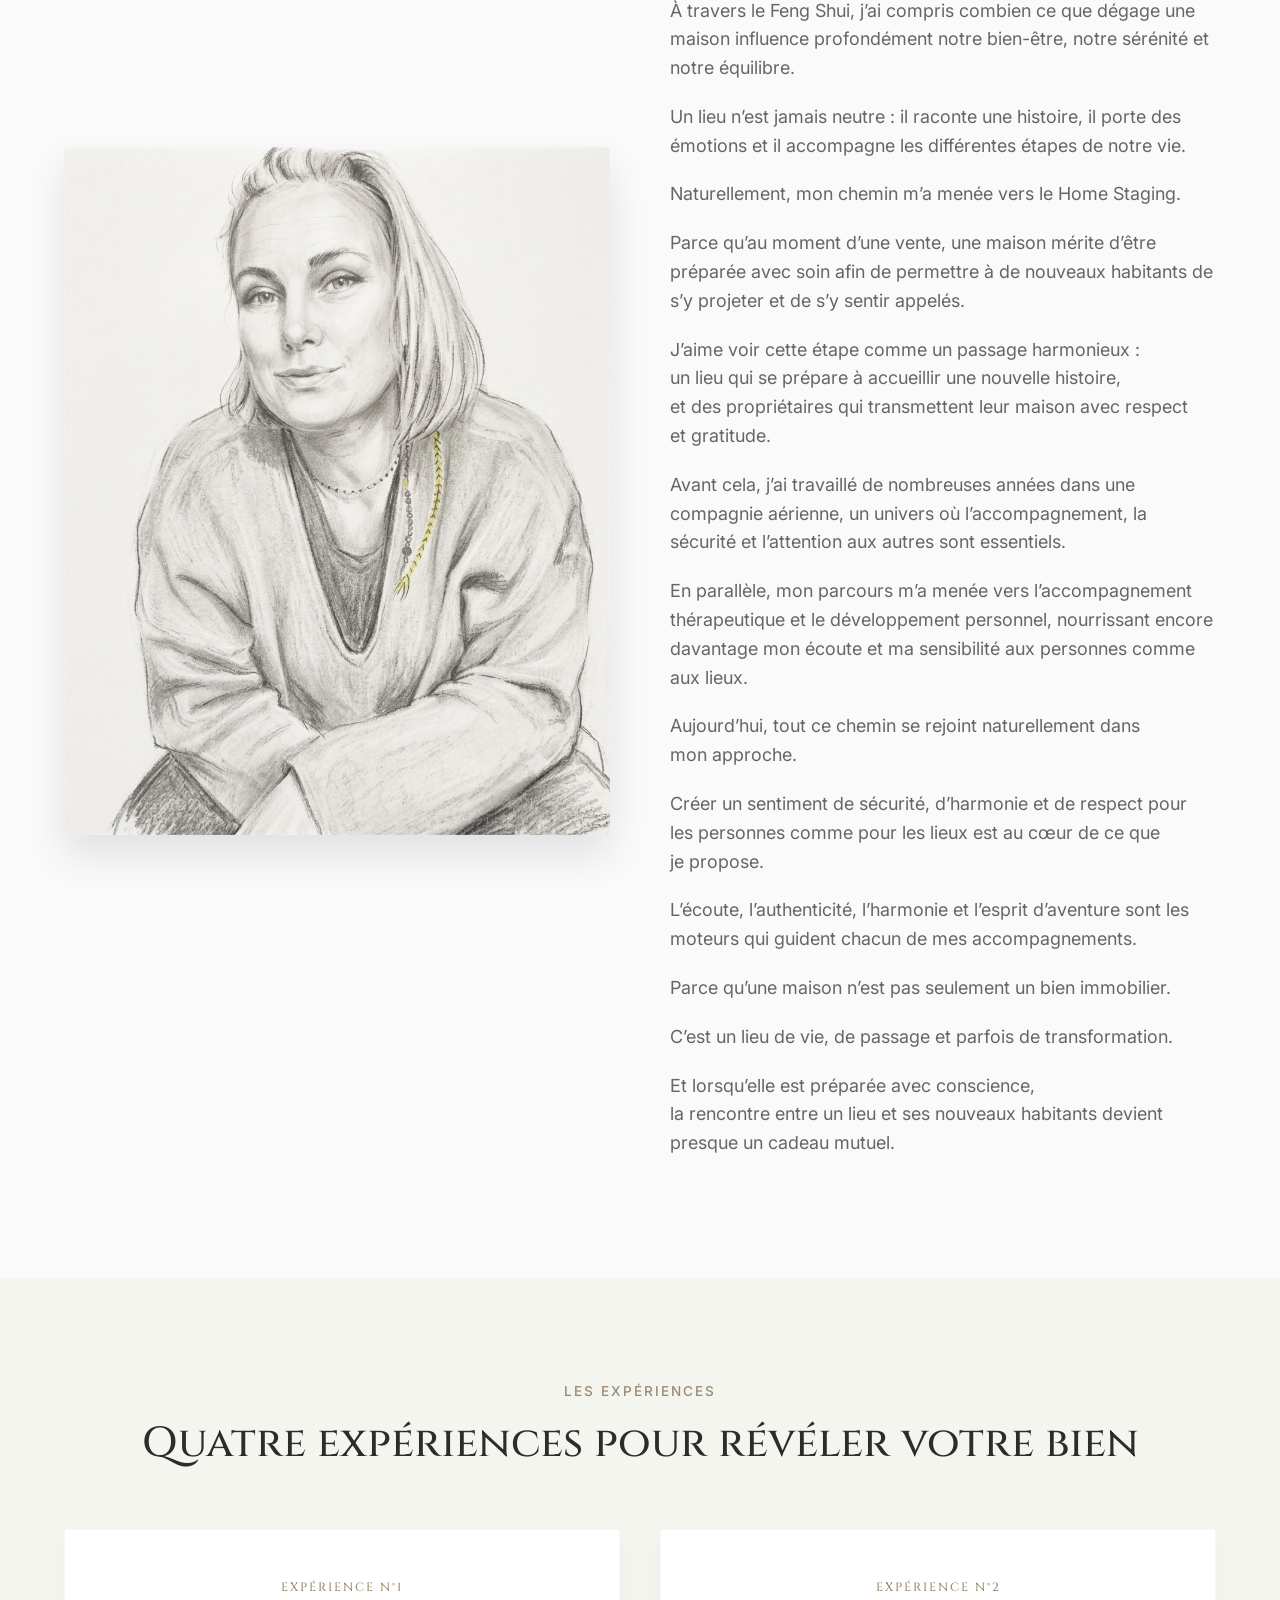
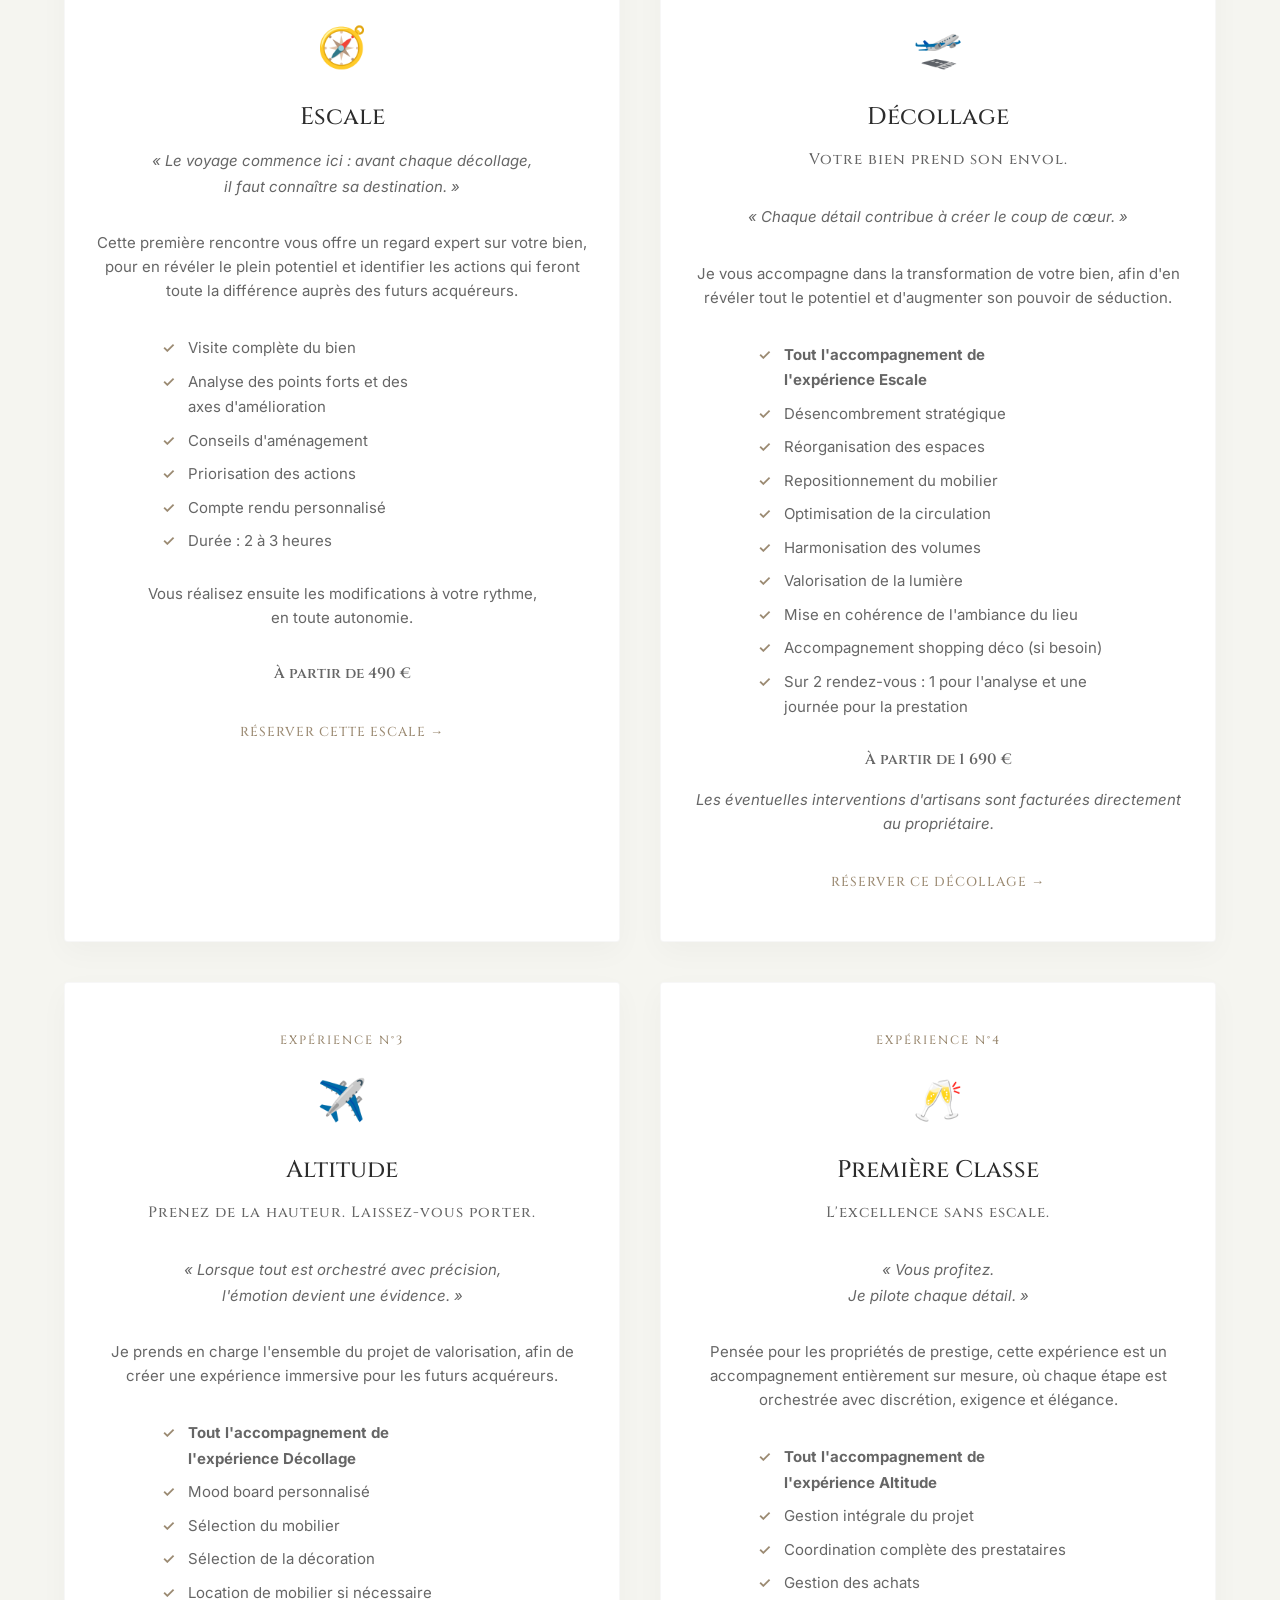
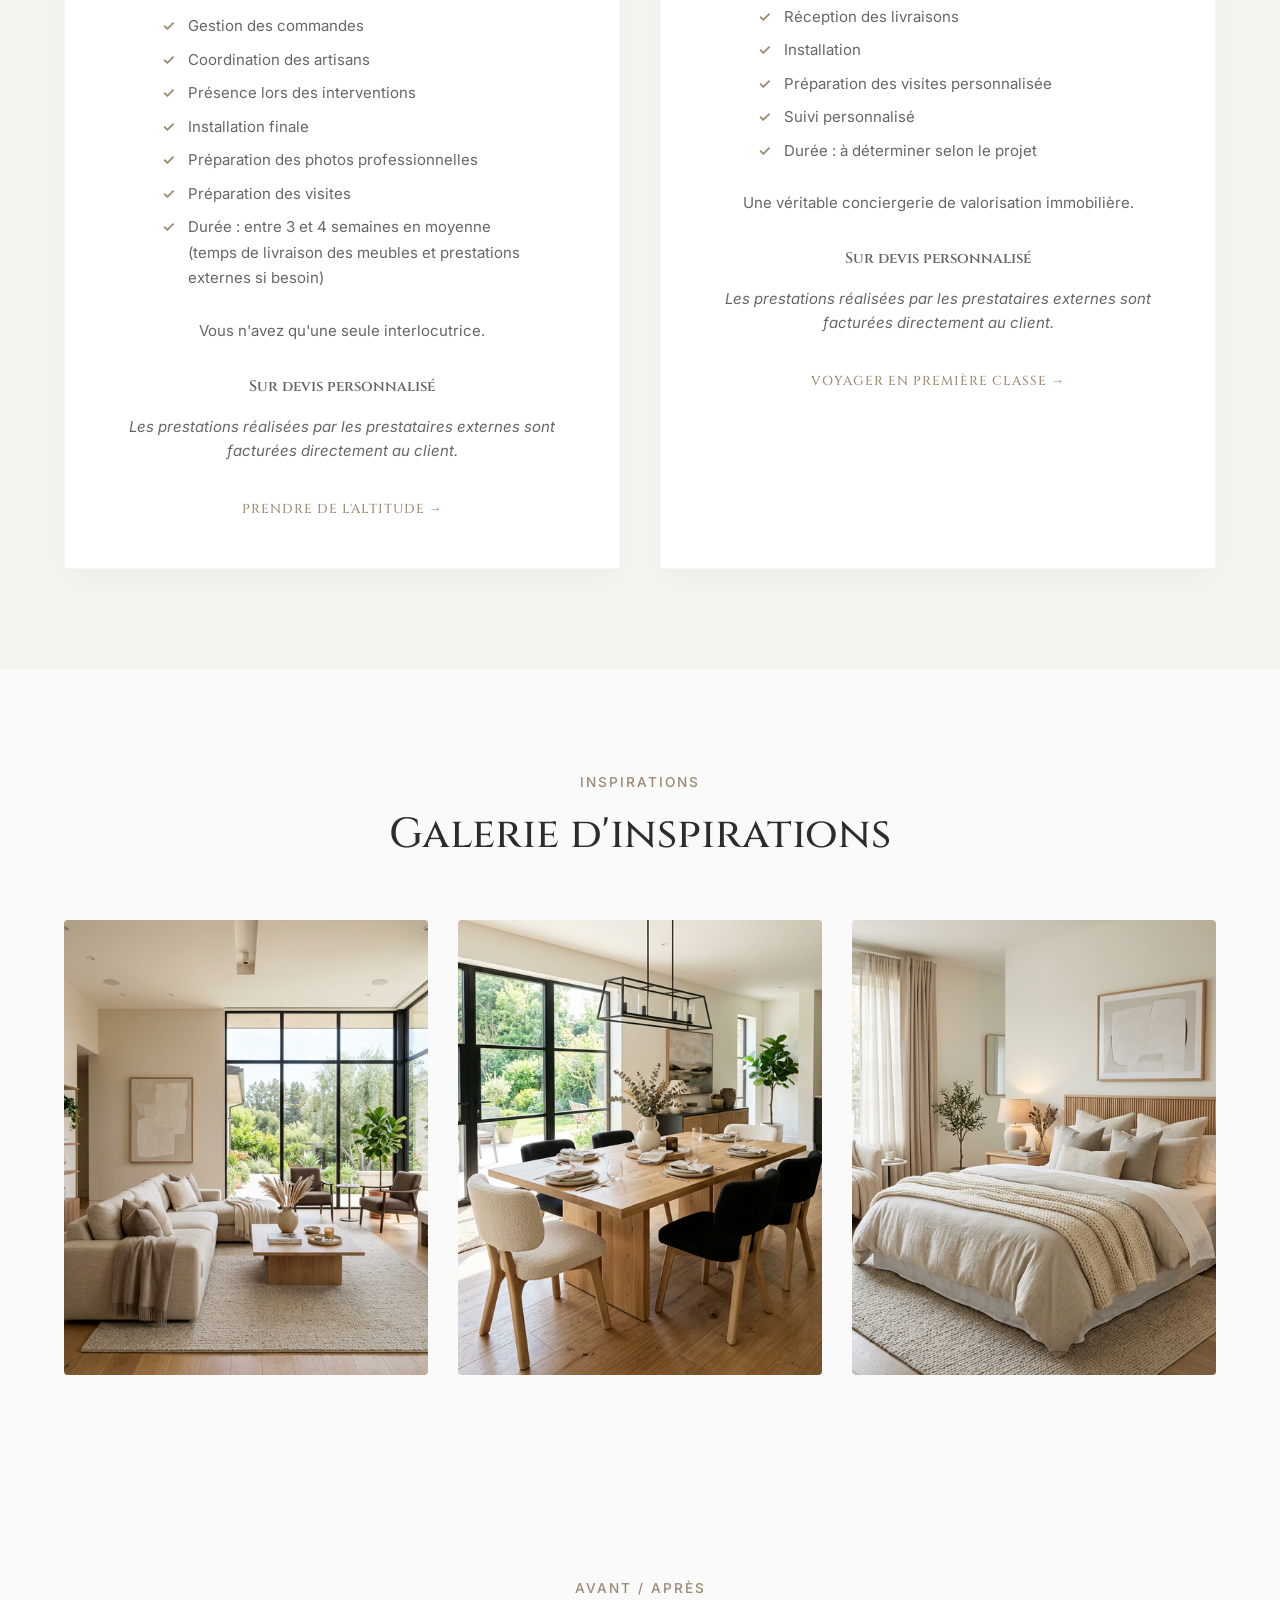
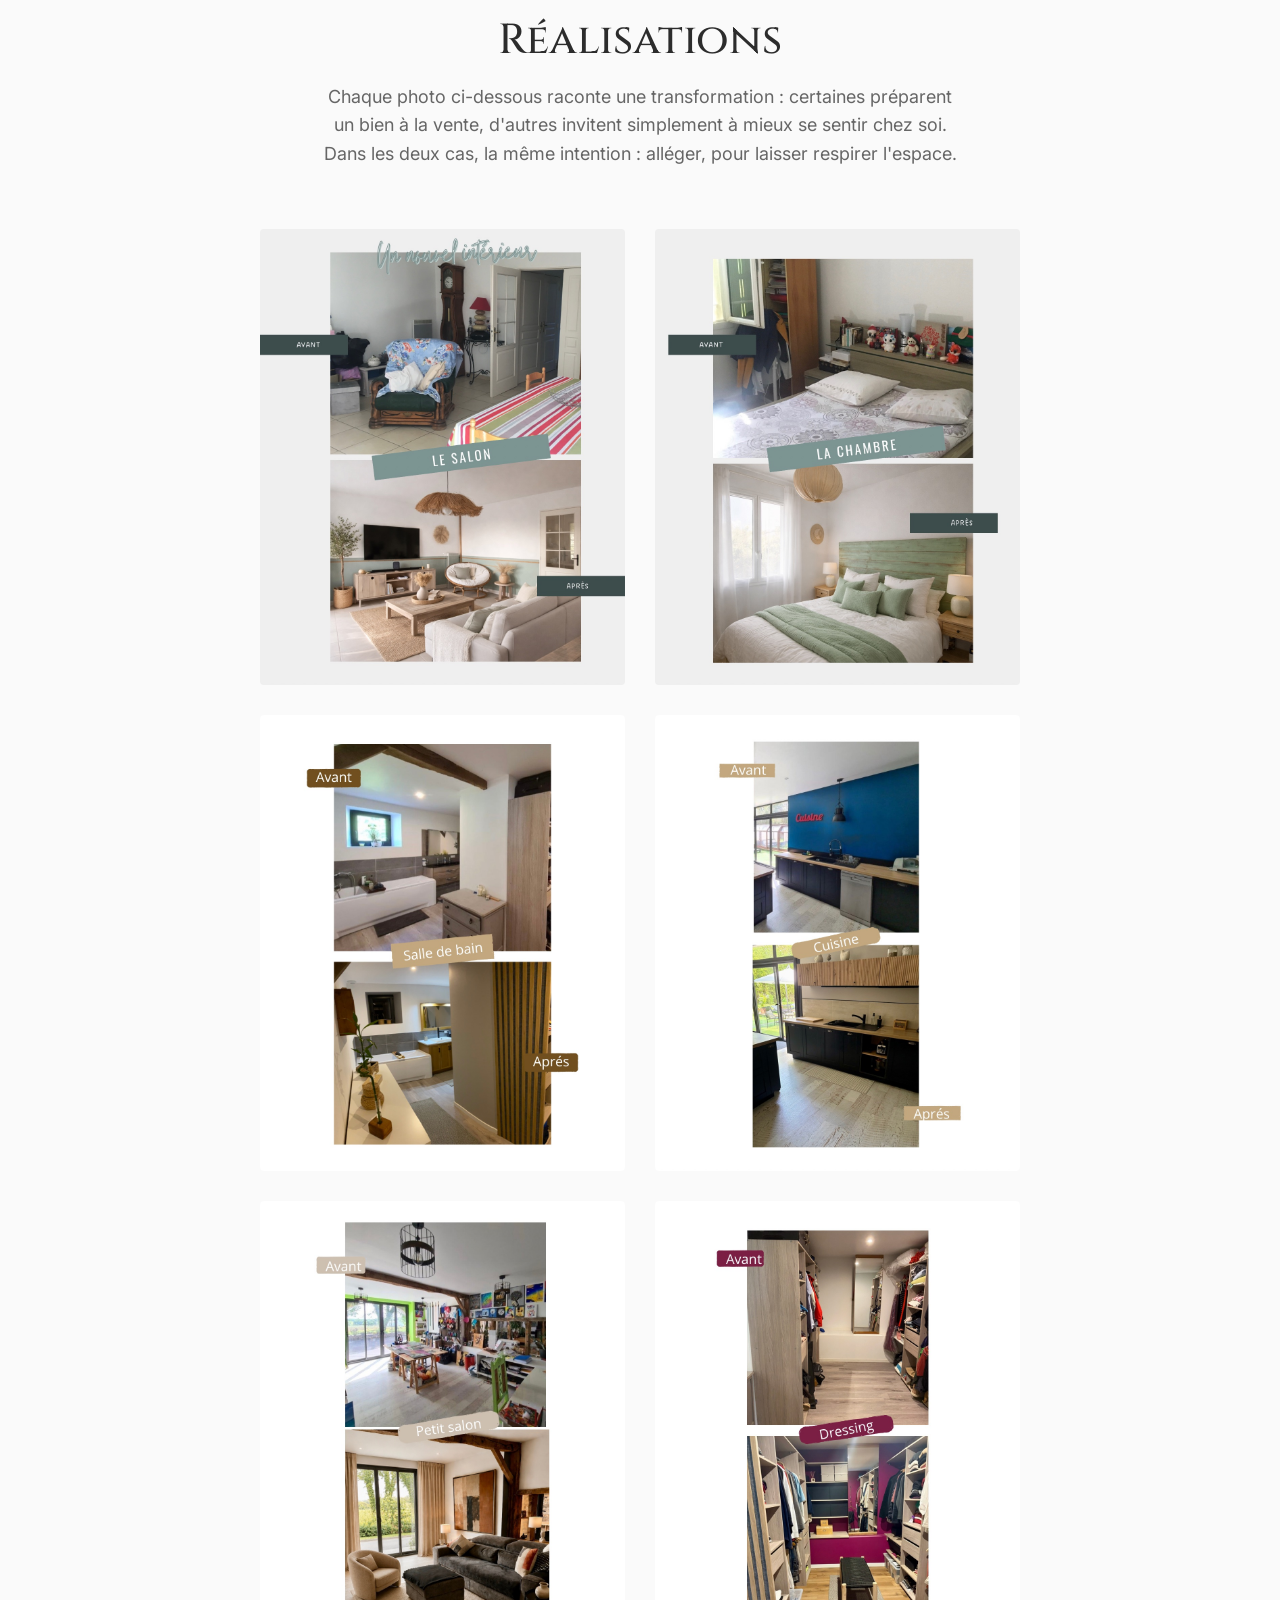
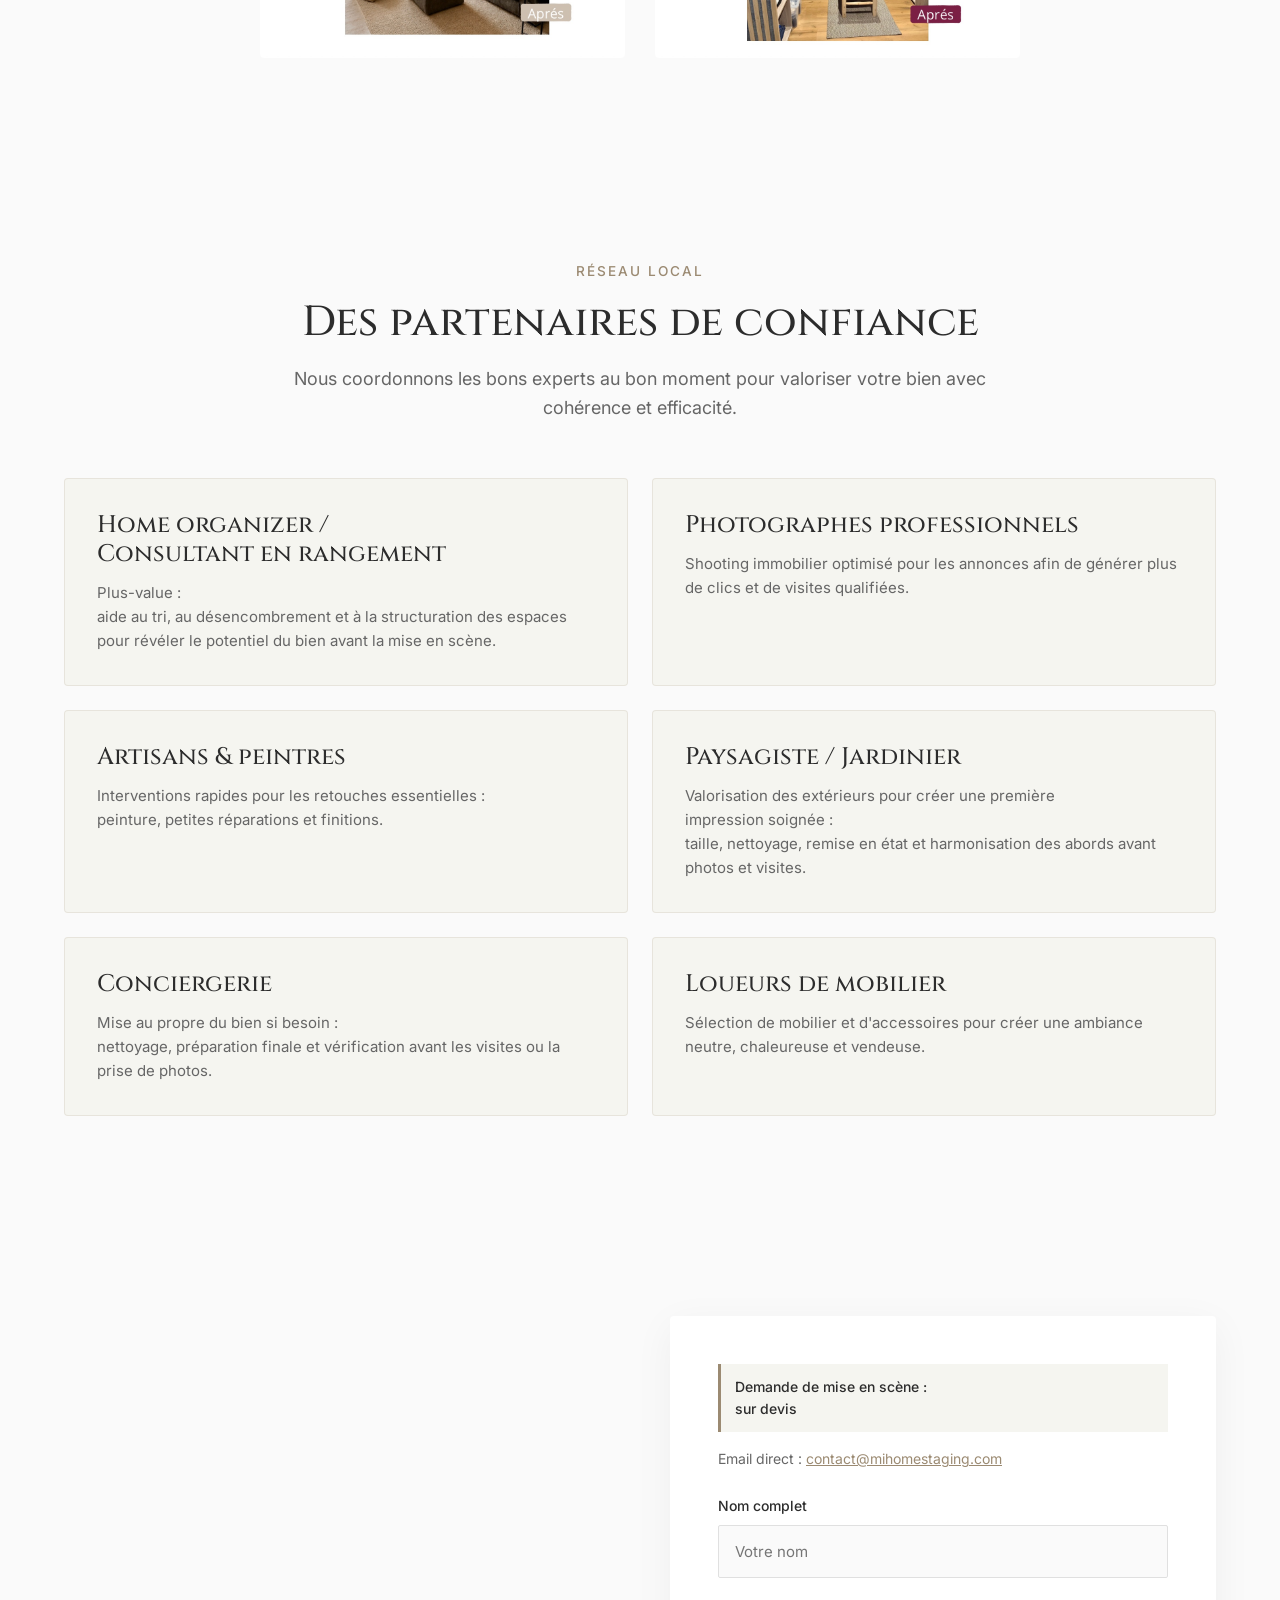
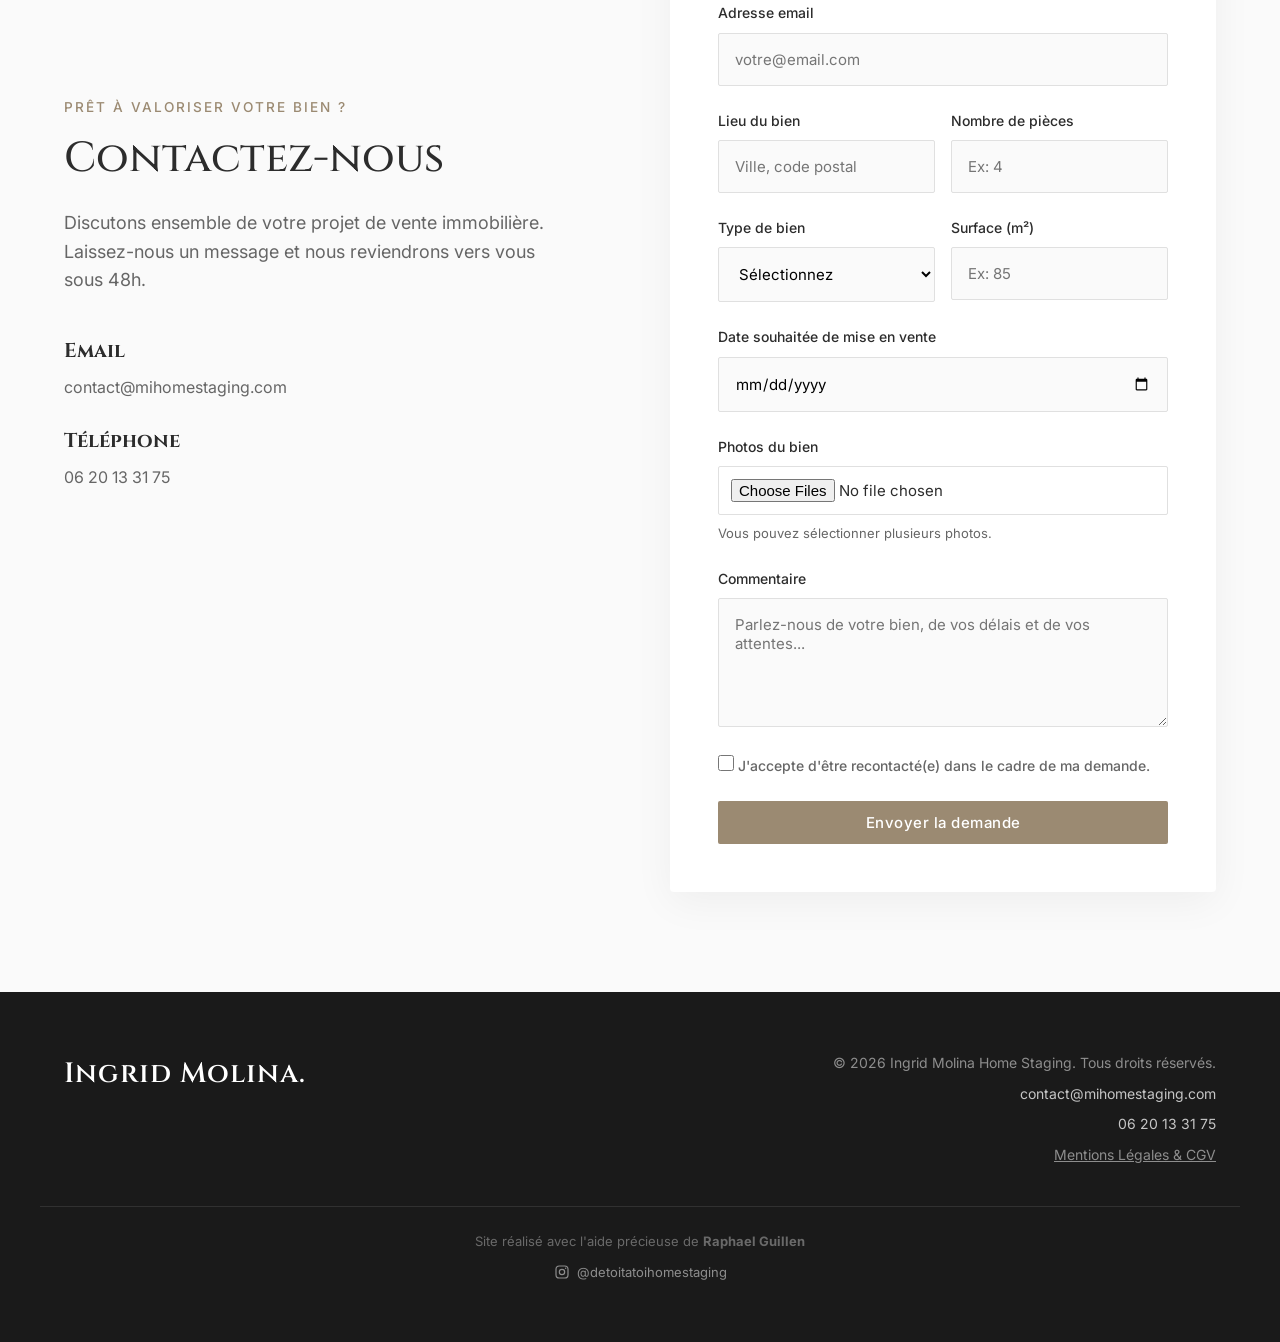
==== commit 9eed349b: "Hero : retire le 'y' redondant dans la phrase sur le mieux-être" ====
--- a/index.html
+++ b/index.html
@@ -41,7 +41,7 @@
         <div class="container hero-content fade-in-up">
             <h1><span class="hero-line">Chaque bien a un potentiel.</span><span class="hero-line">Mon rôle est de le révéler.</span></h1>
             <p class="hero-lead">Je valorise votre bien pour que les acheteurs s'y projettent dès les premières secondes.</p>
-            <p class="hero-sublead">Et parce qu'un intérieur se vit aussi au quotidien, je vous aide simplement à vous y sentir bien, chez vous.</p>
+            <p class="hero-sublead">Et parce qu'un intérieur se vit aussi au quotidien, je vous aide simplement à vous sentir bien, chez vous.</p>
             <div class="hero-cta">
                 <a href="#services" class="btn btn-primary btn-large">Découvrir nos services</a>
             </div>
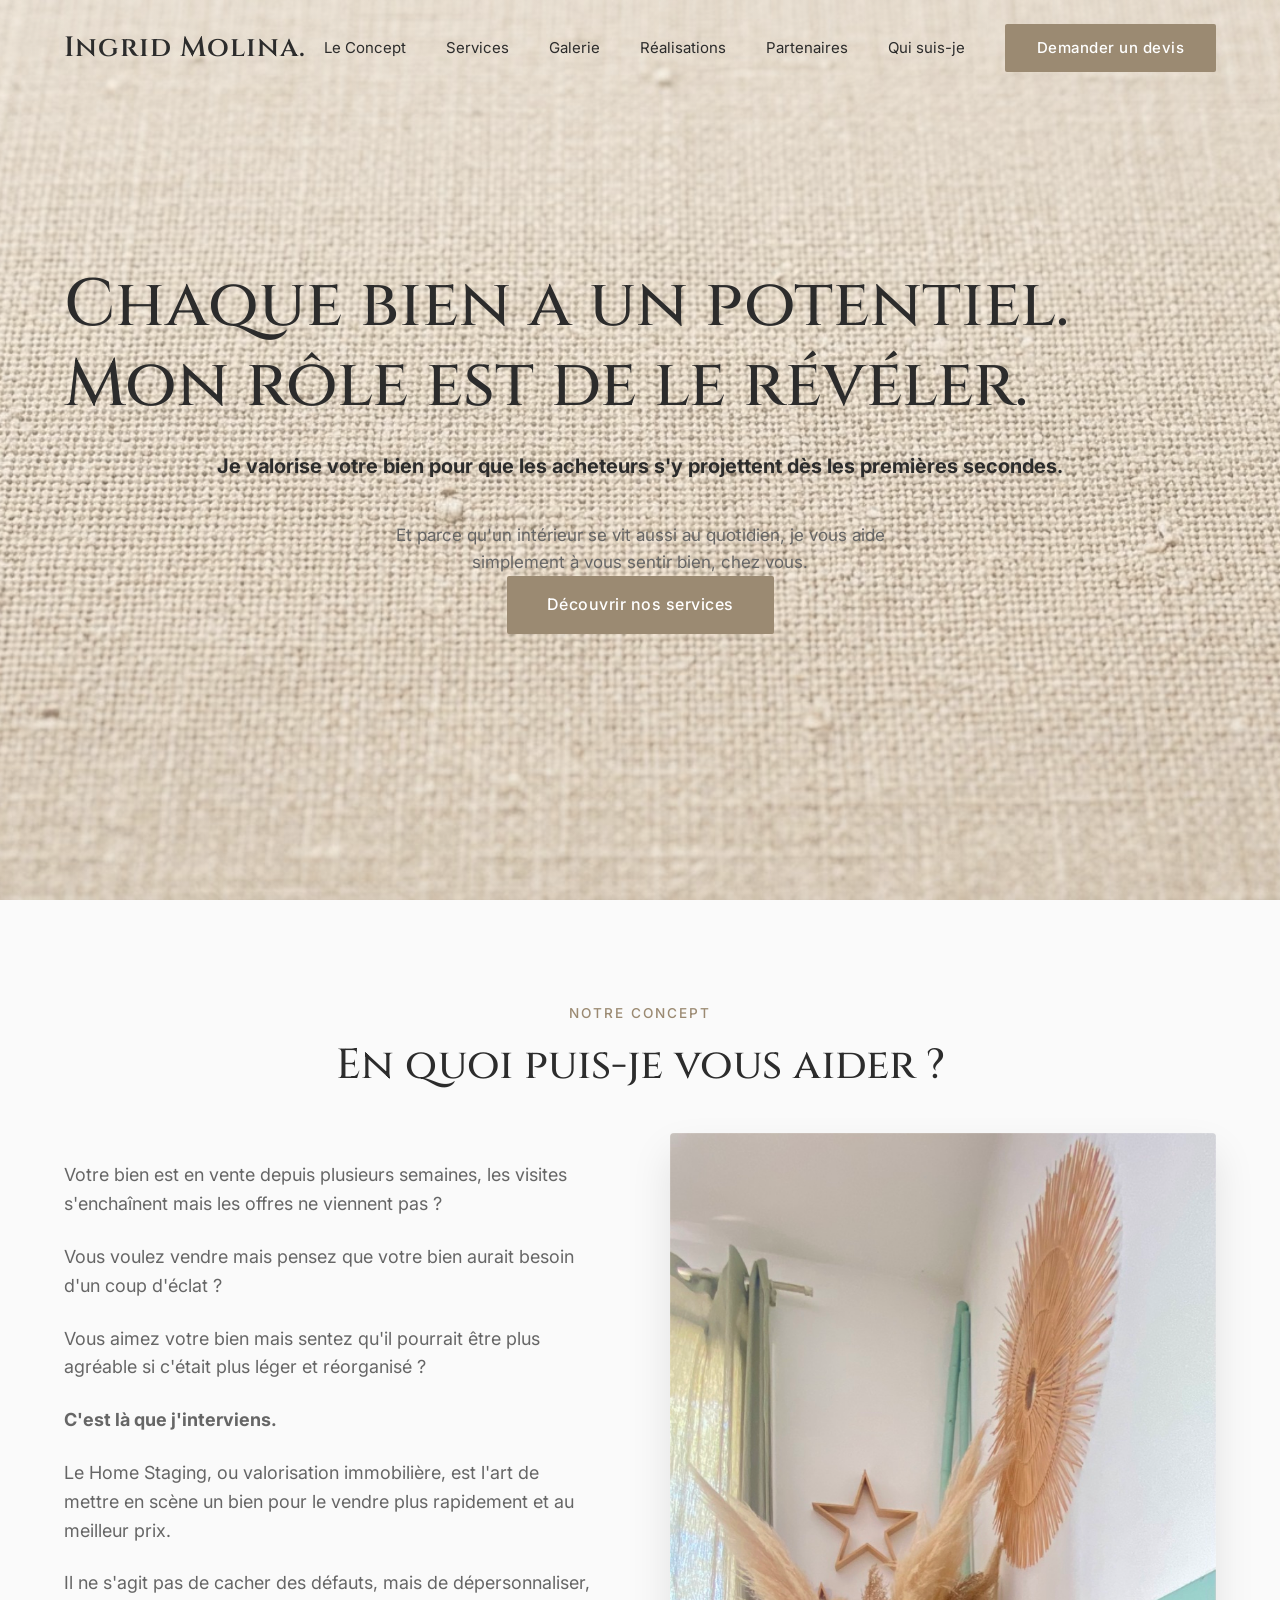
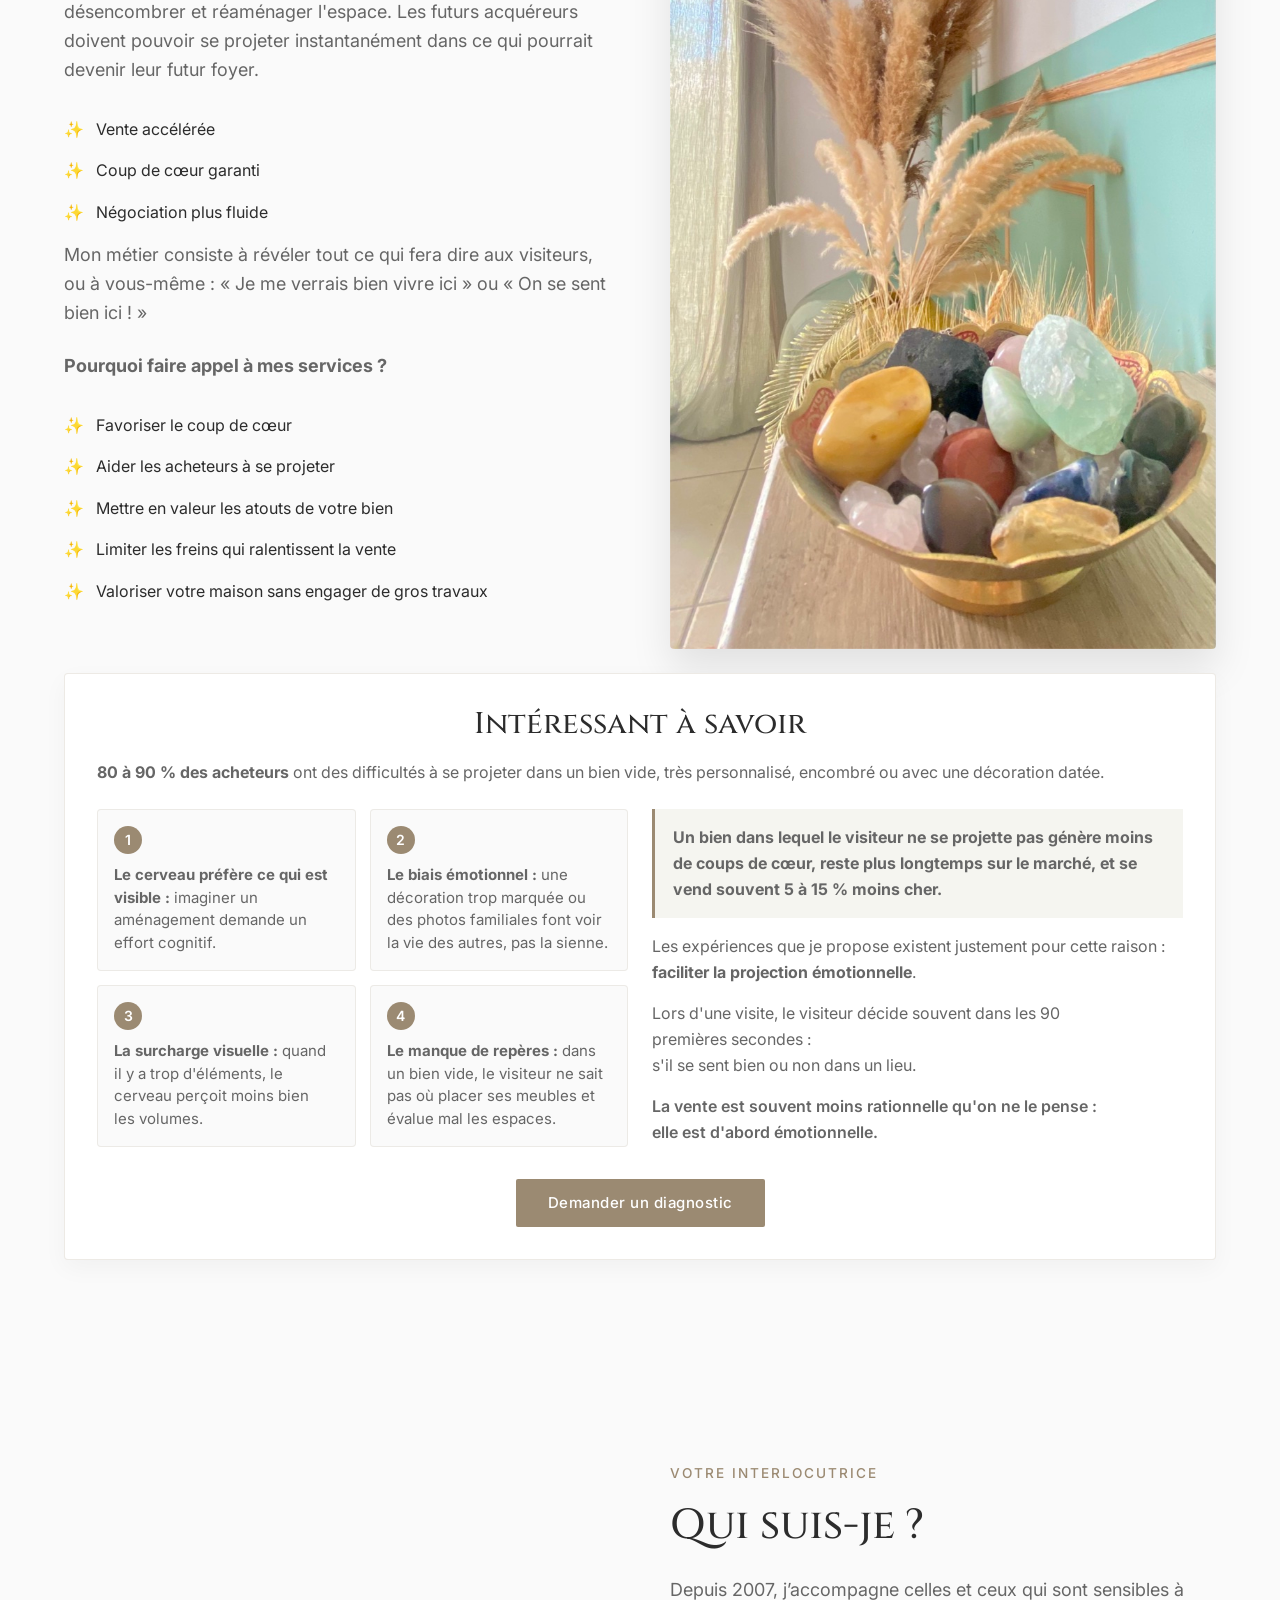
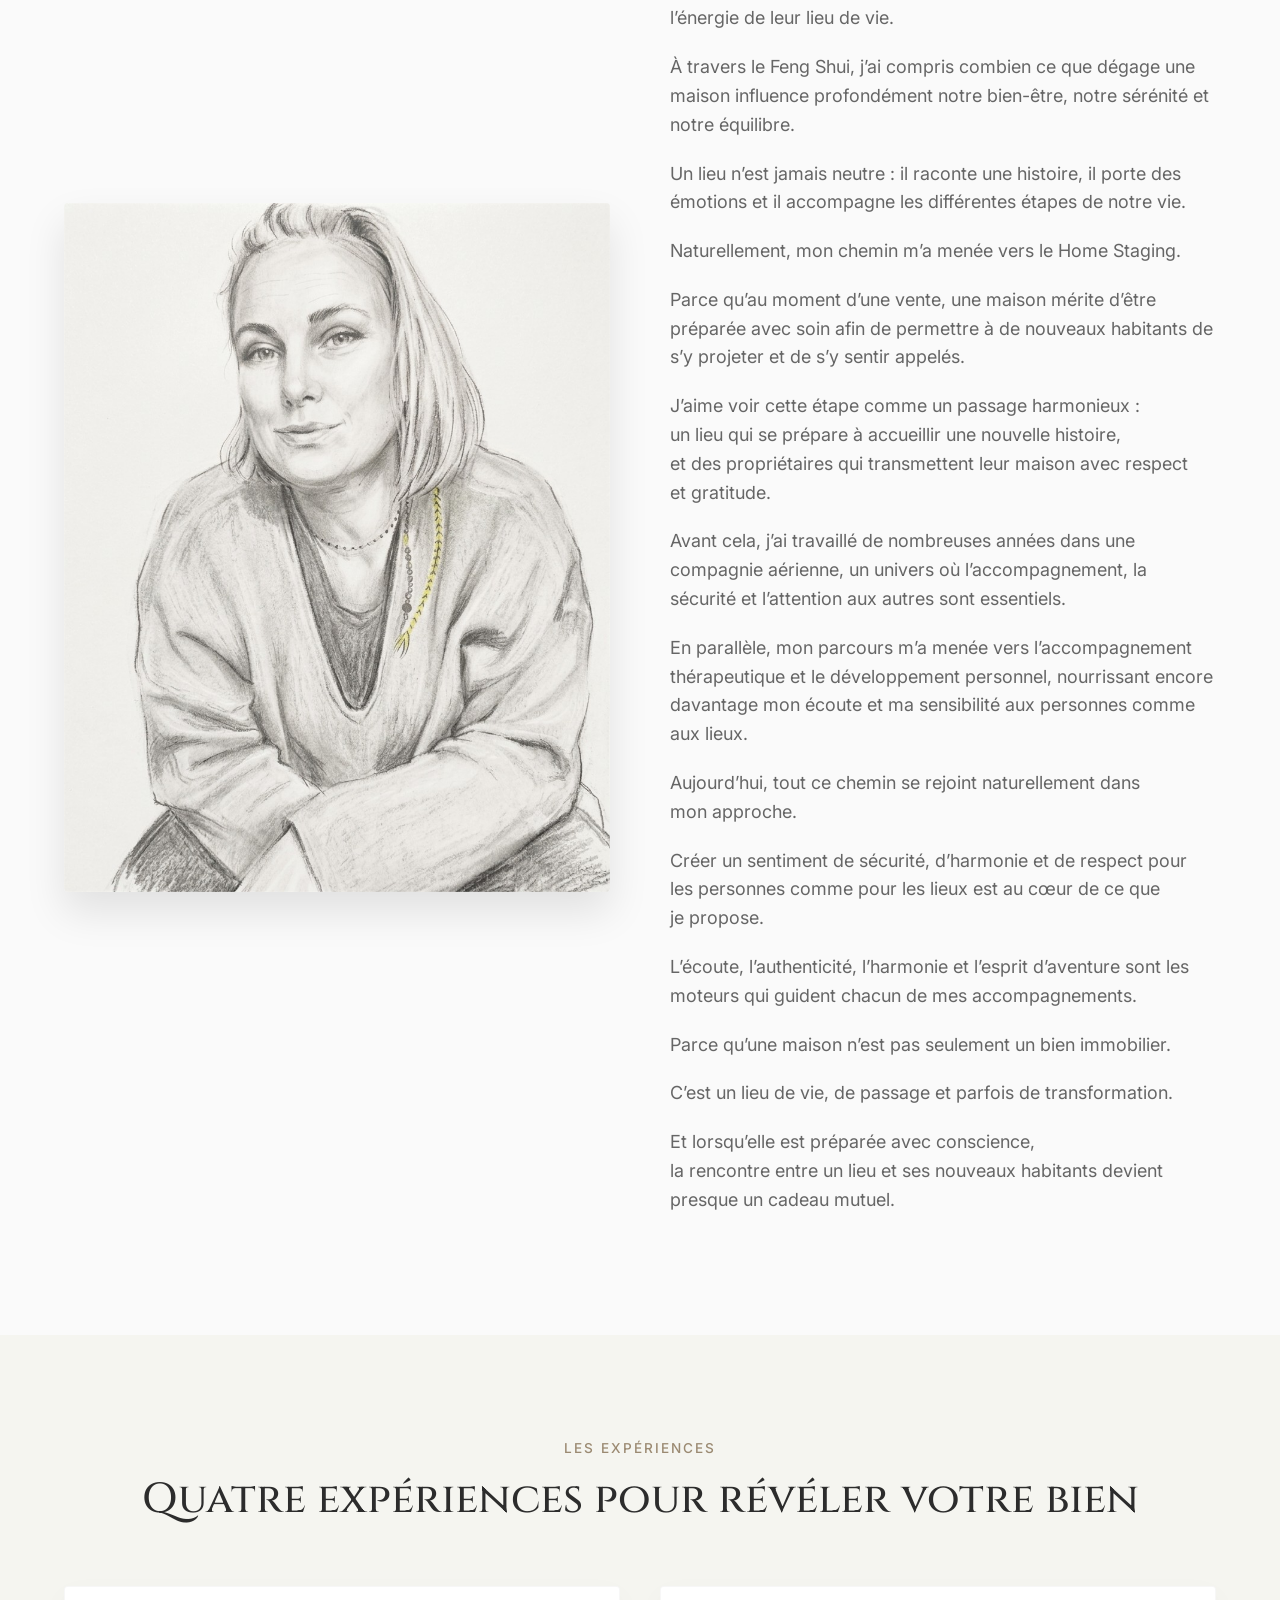
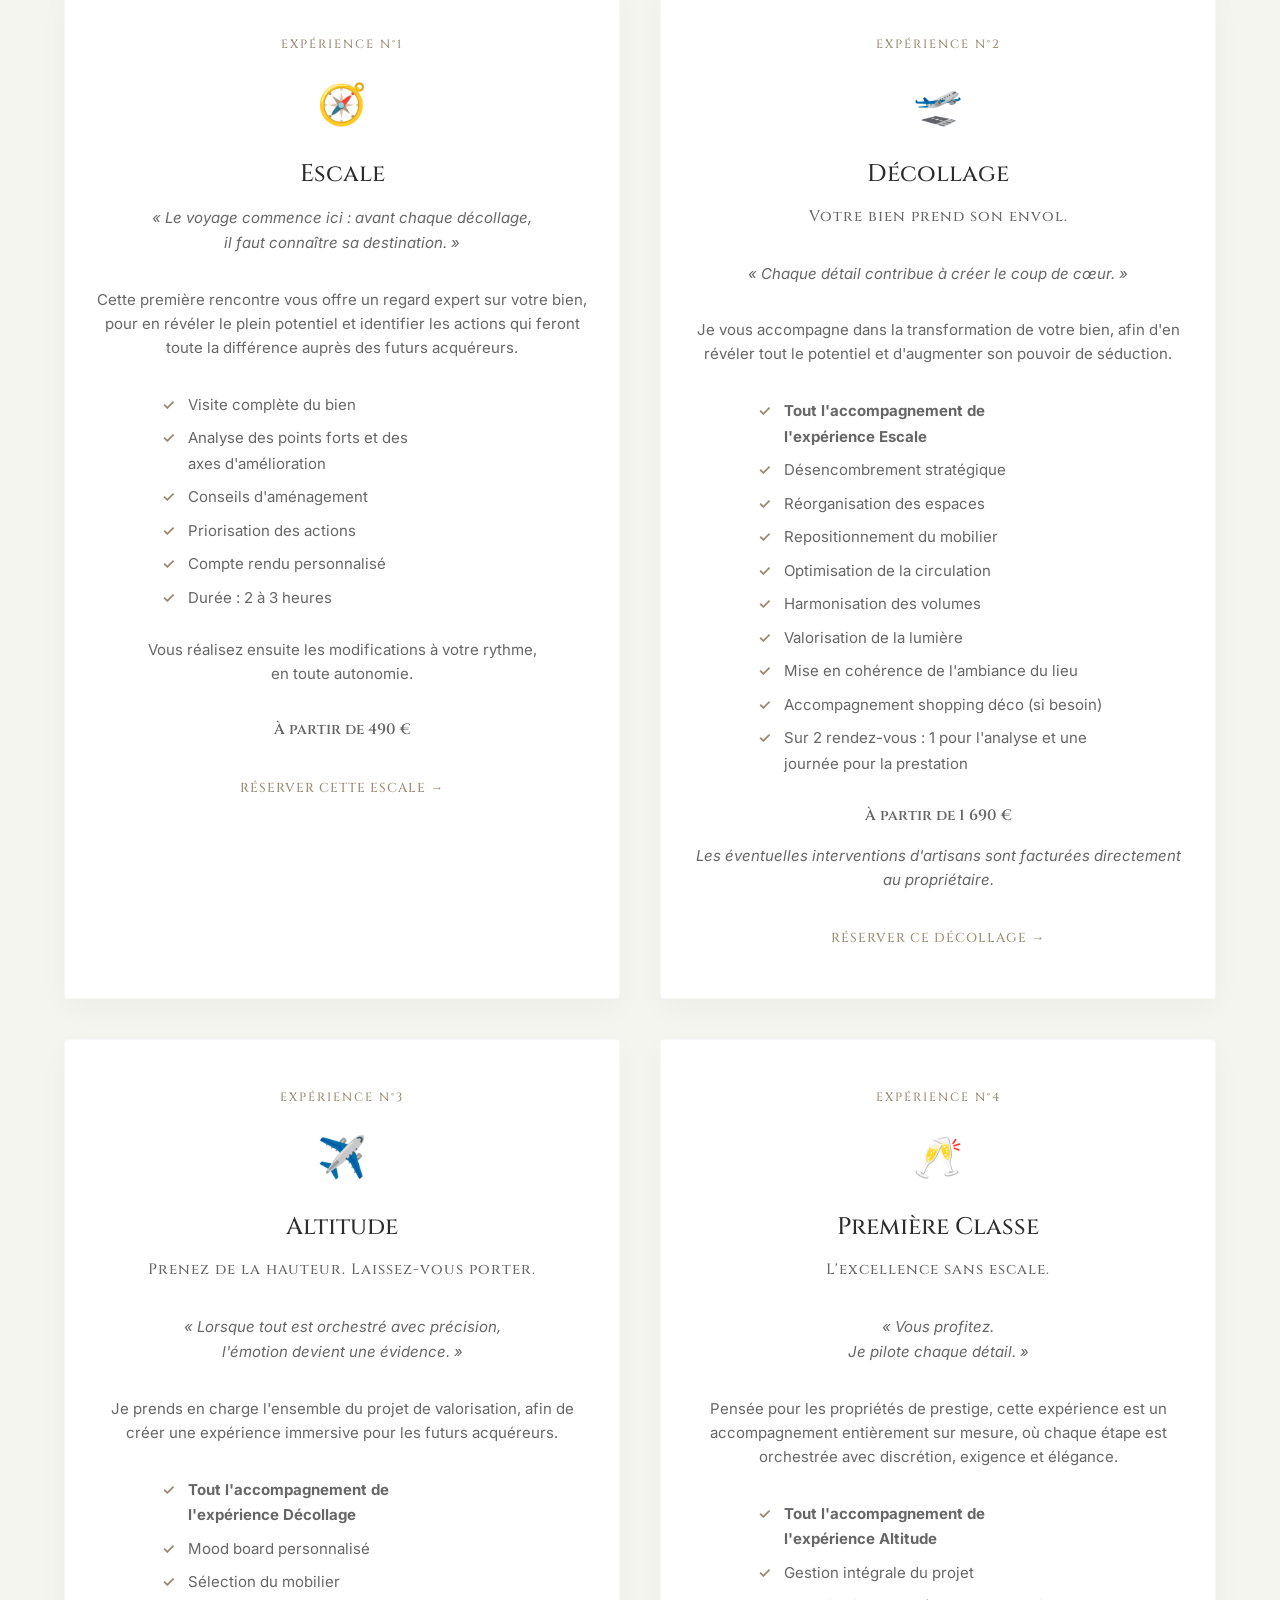
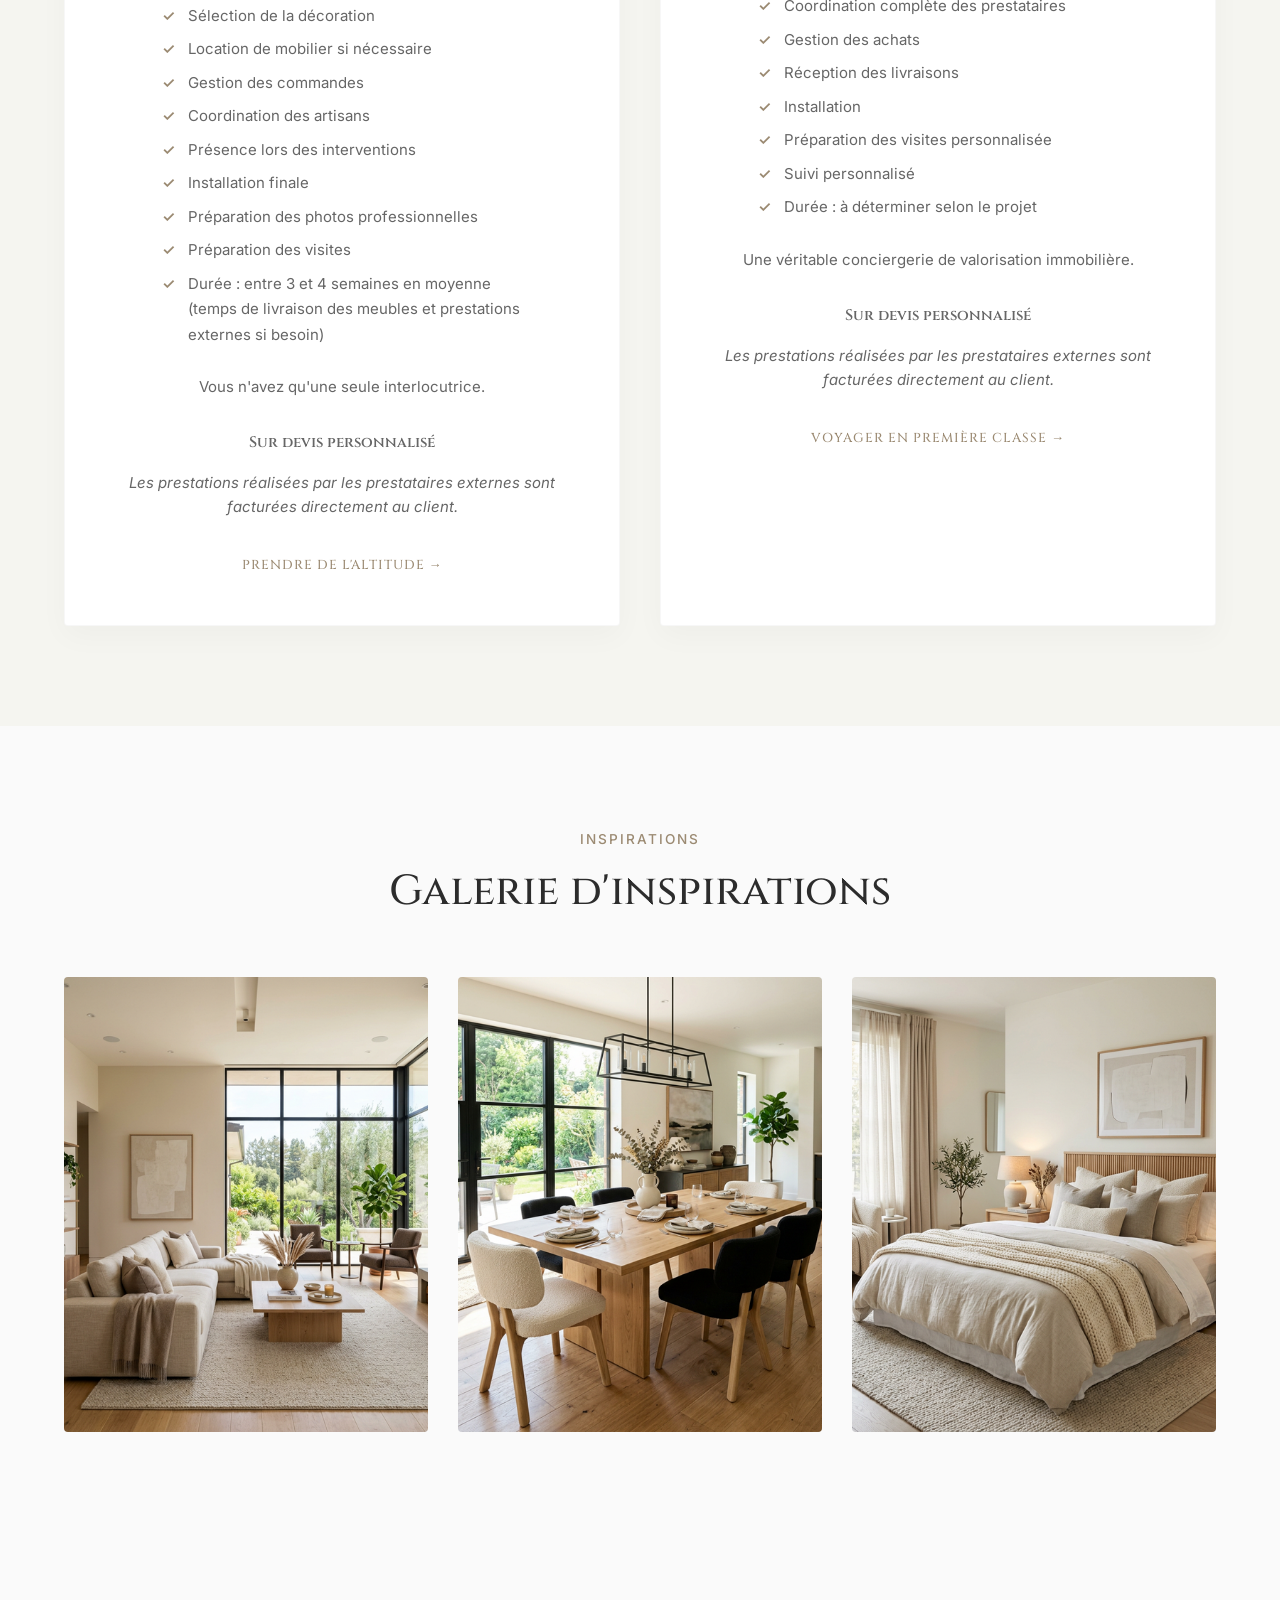
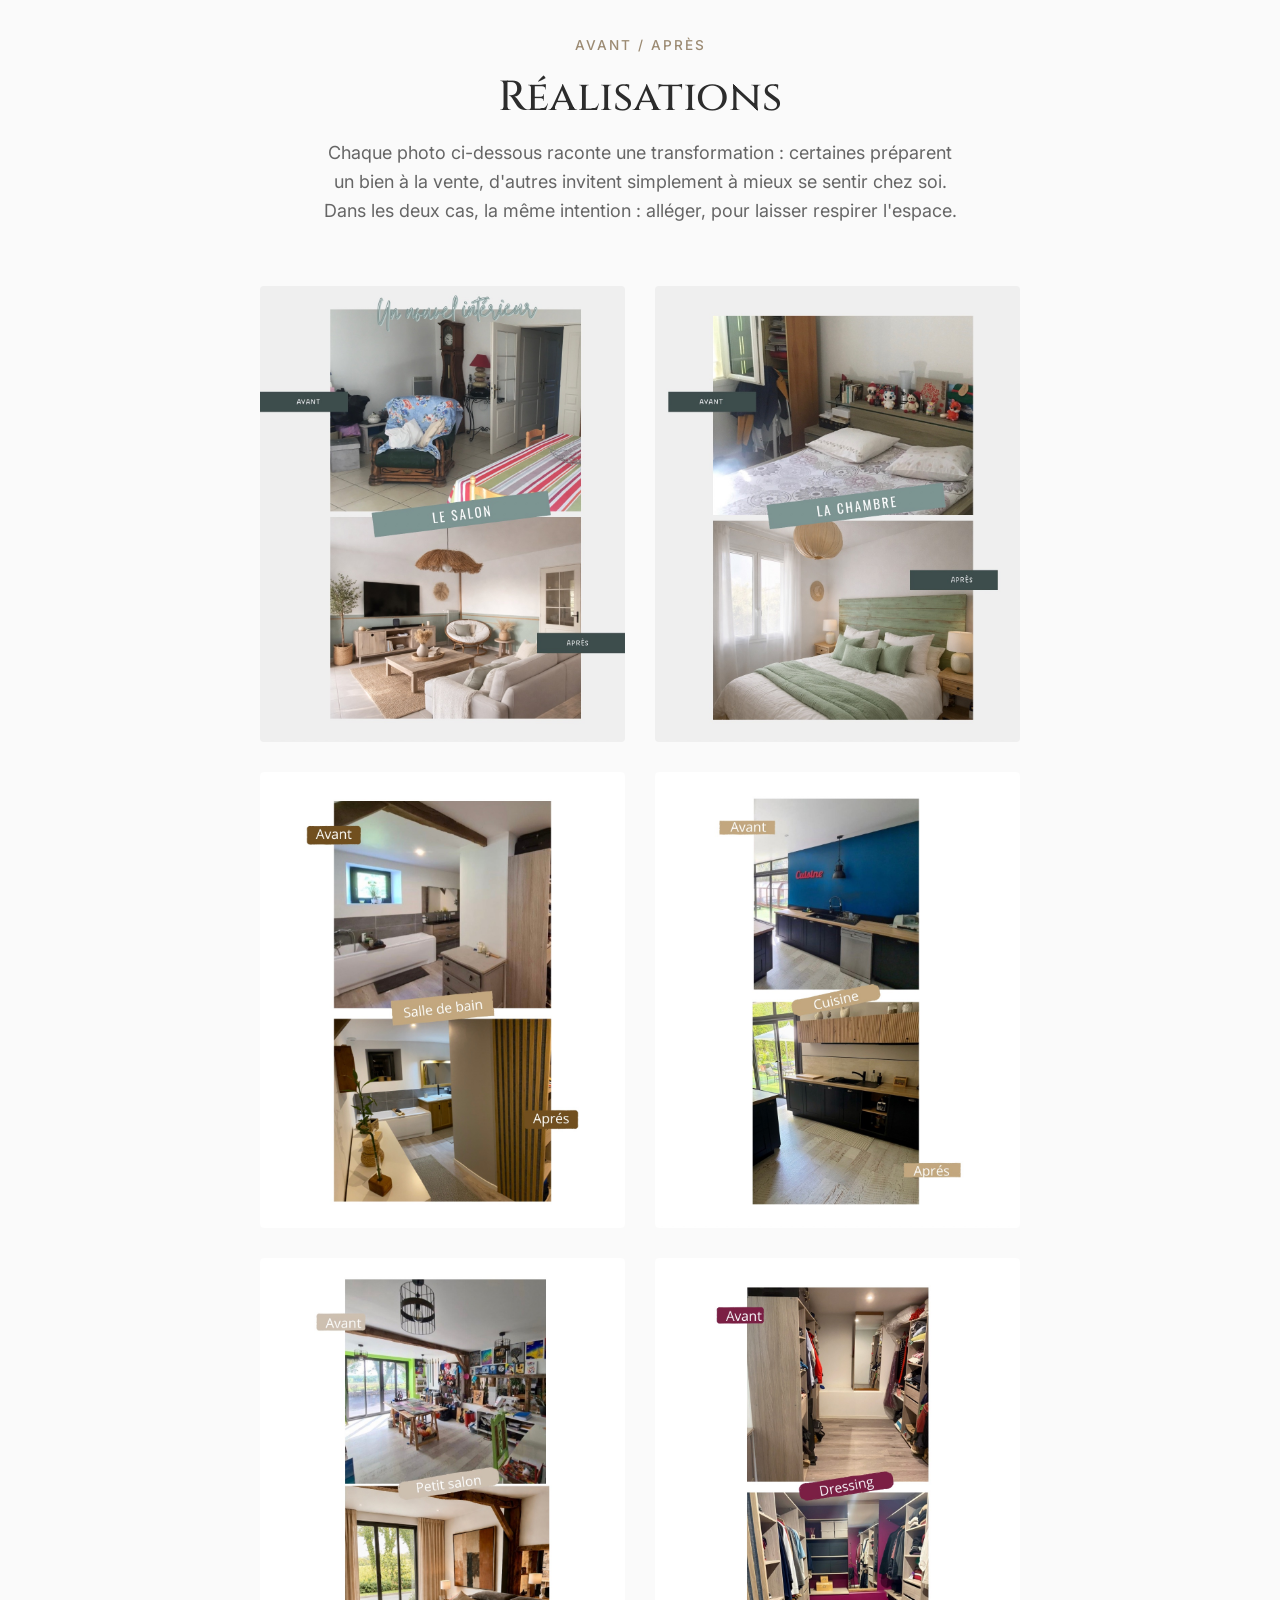
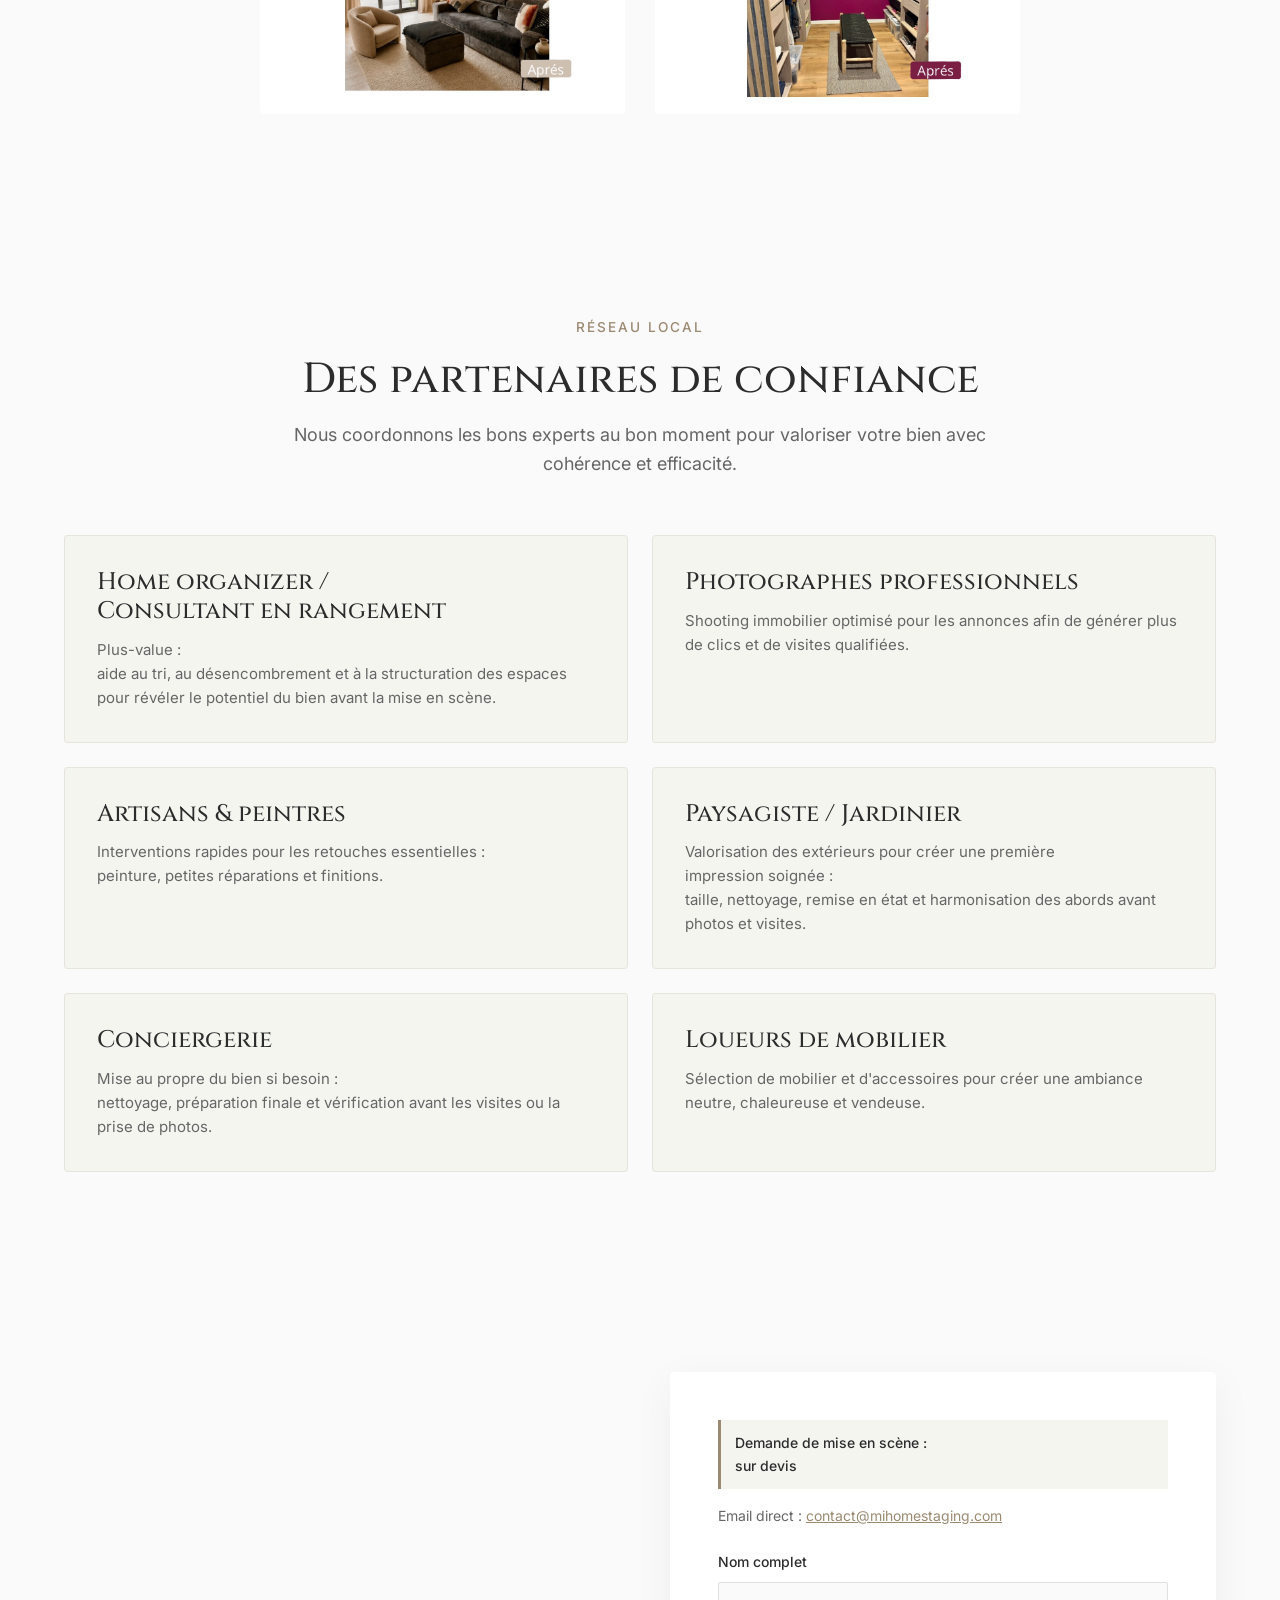
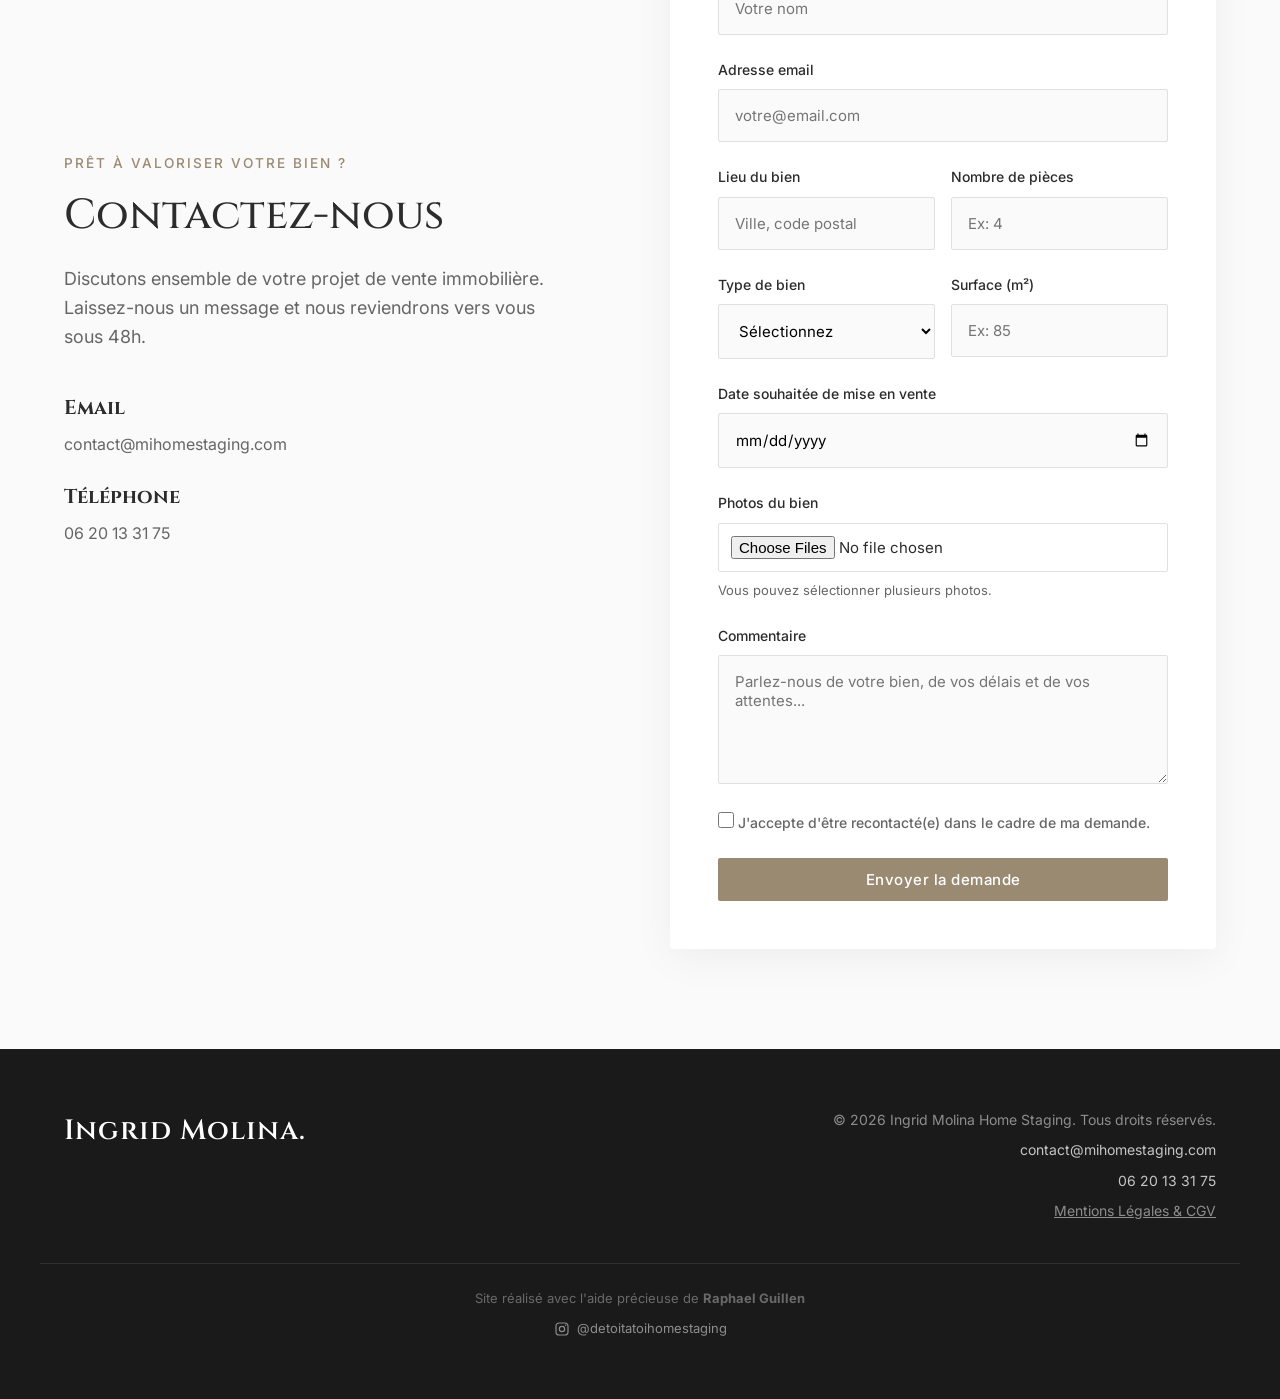
==== commit 6d682737: "Encart « Pourquoi le Home Staging » : remplace la photo de chambre par une composition pampa / pierr" ====
--- a/index.html
+++ b/index.html
@@ -81,7 +81,7 @@
                 </div>
                 <div class="about-image fade-in-up delay-300">
                     <div class="image-wrapper">
-                        <img src="assets/bedroom_interior_staging_1773737446217.png" alt="Chambre élégante Home Staging">
+                        <img src="assets/deco_pampa_pierres.jpg" alt="Composition déco&nbsp;: herbes de la pampa, soleil en rotin et pierres naturelles">
                     </div>
                 </div>
             </div>
--- a/style.css
+++ b/style.css
@@ -437,6 +437,7 @@
     width: 100%;
     height: 100%;
     object-fit: cover;
+    object-position: center 65%;
 }
 
 .image-wrapper {
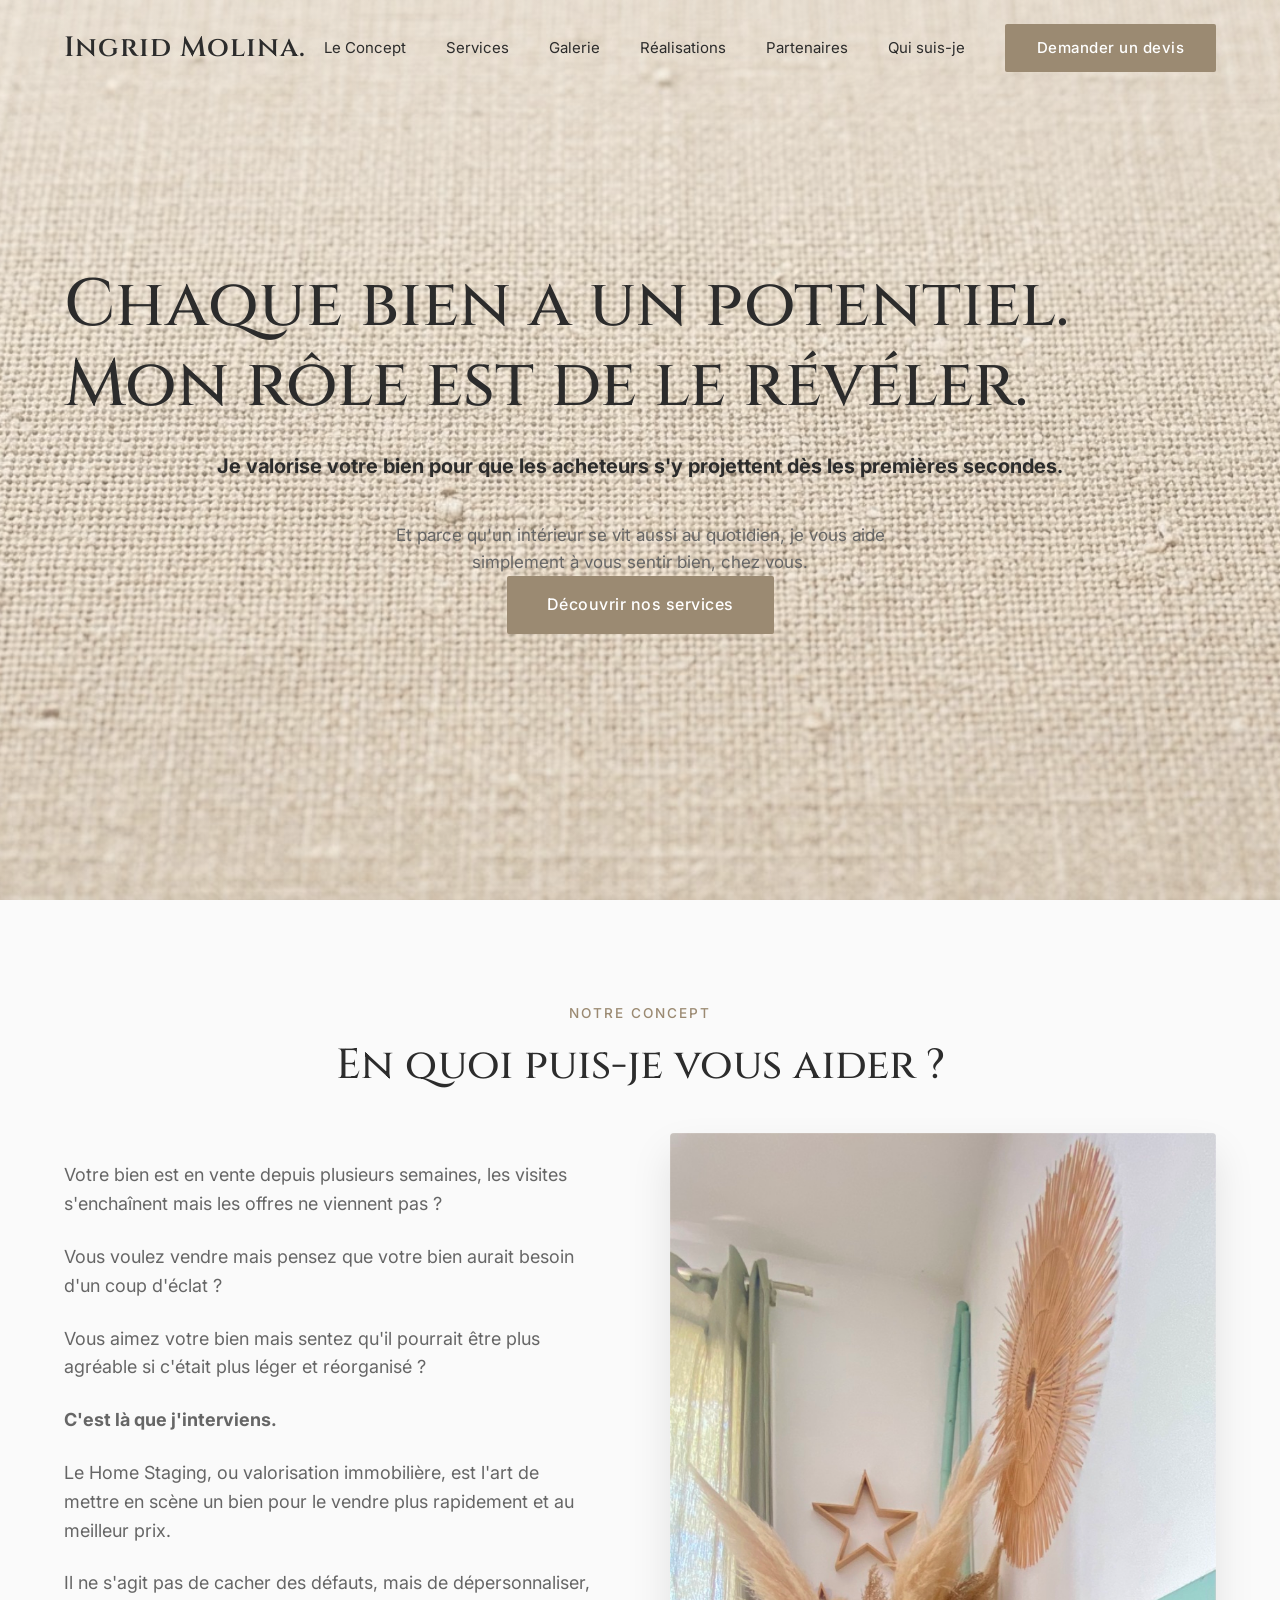
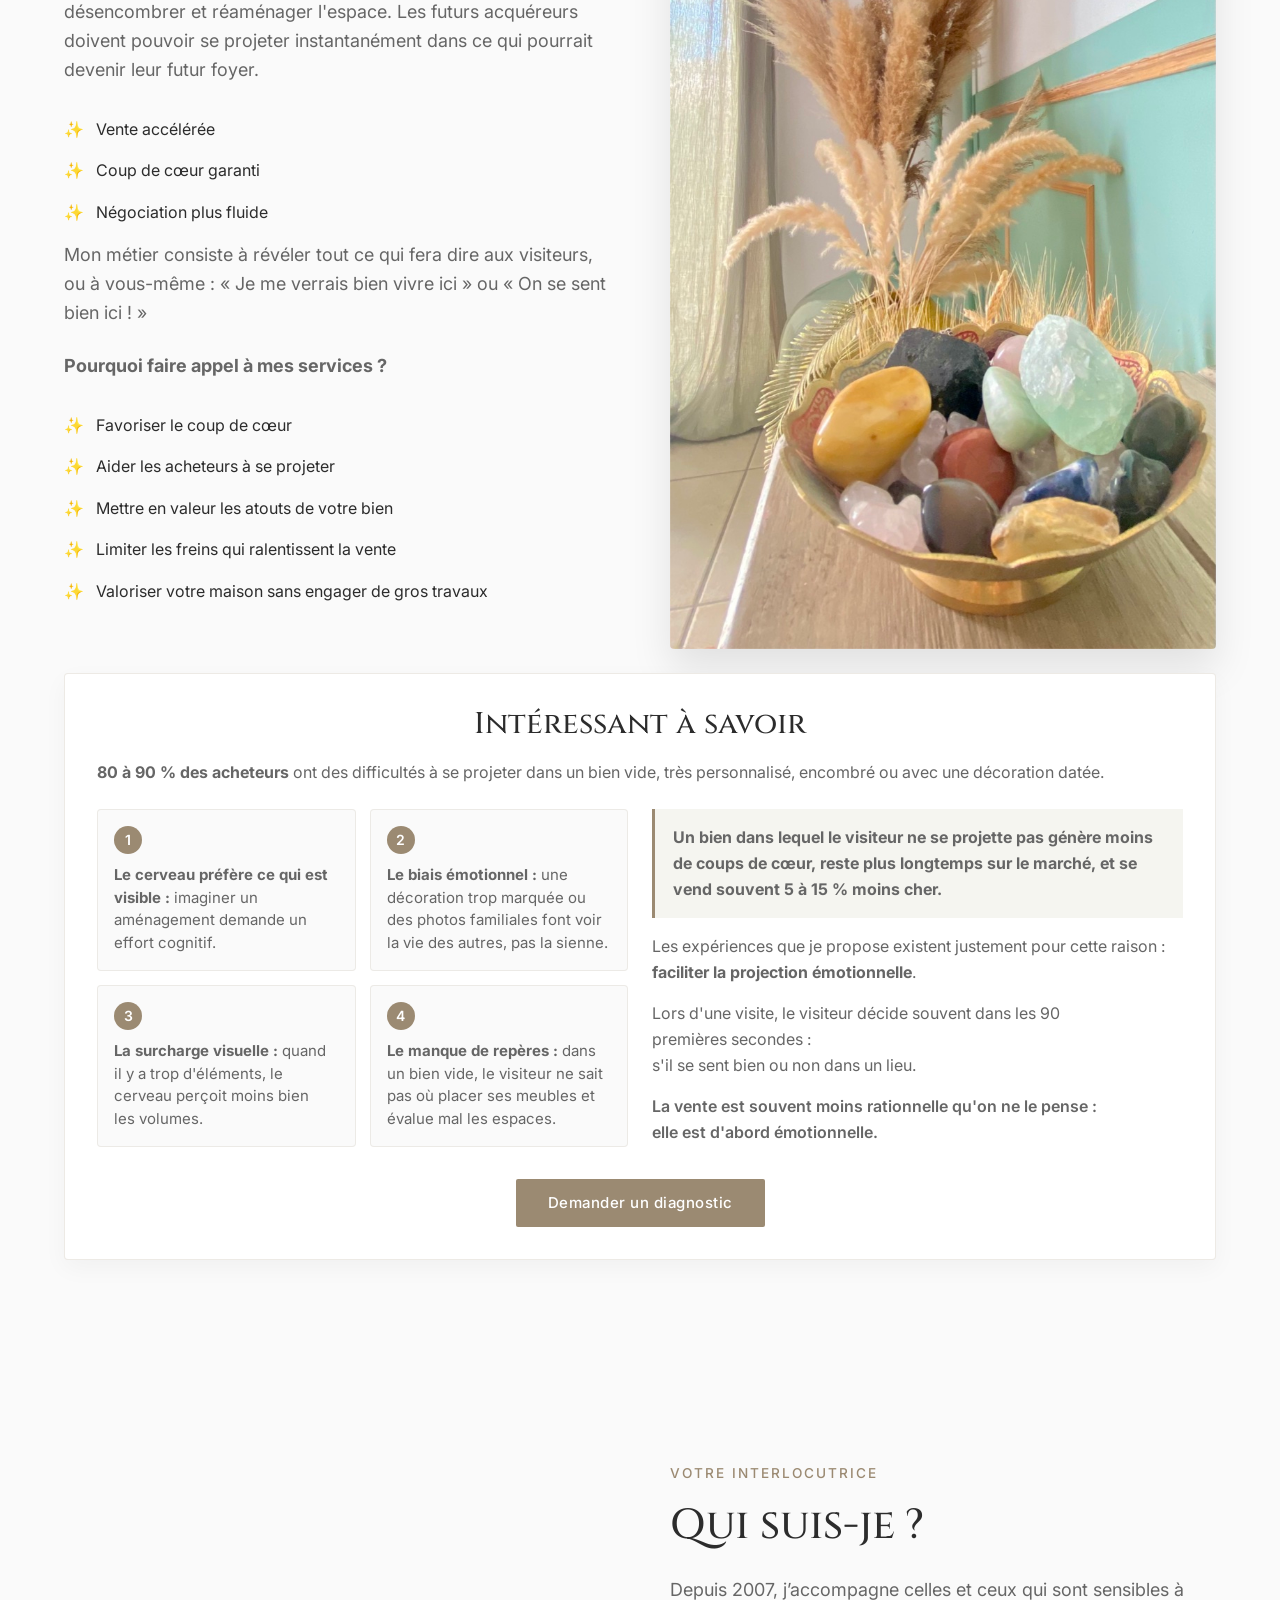
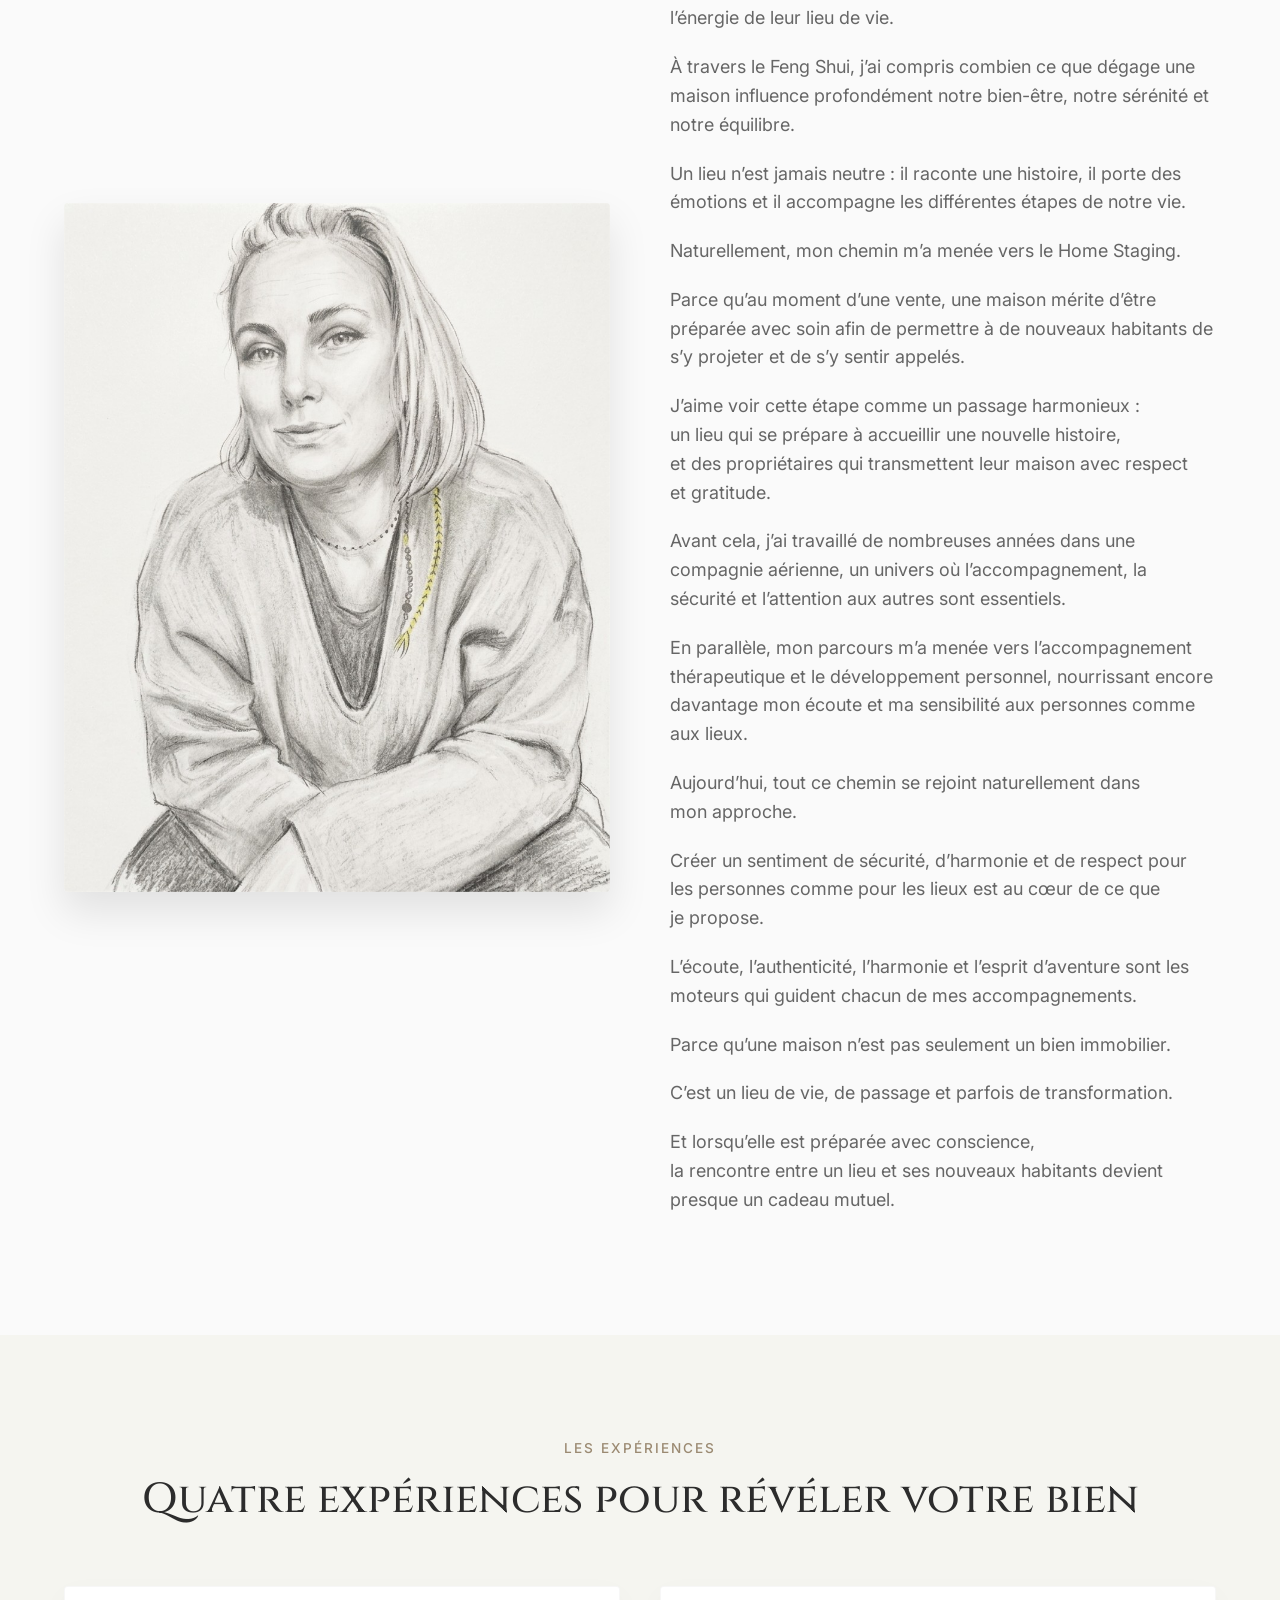
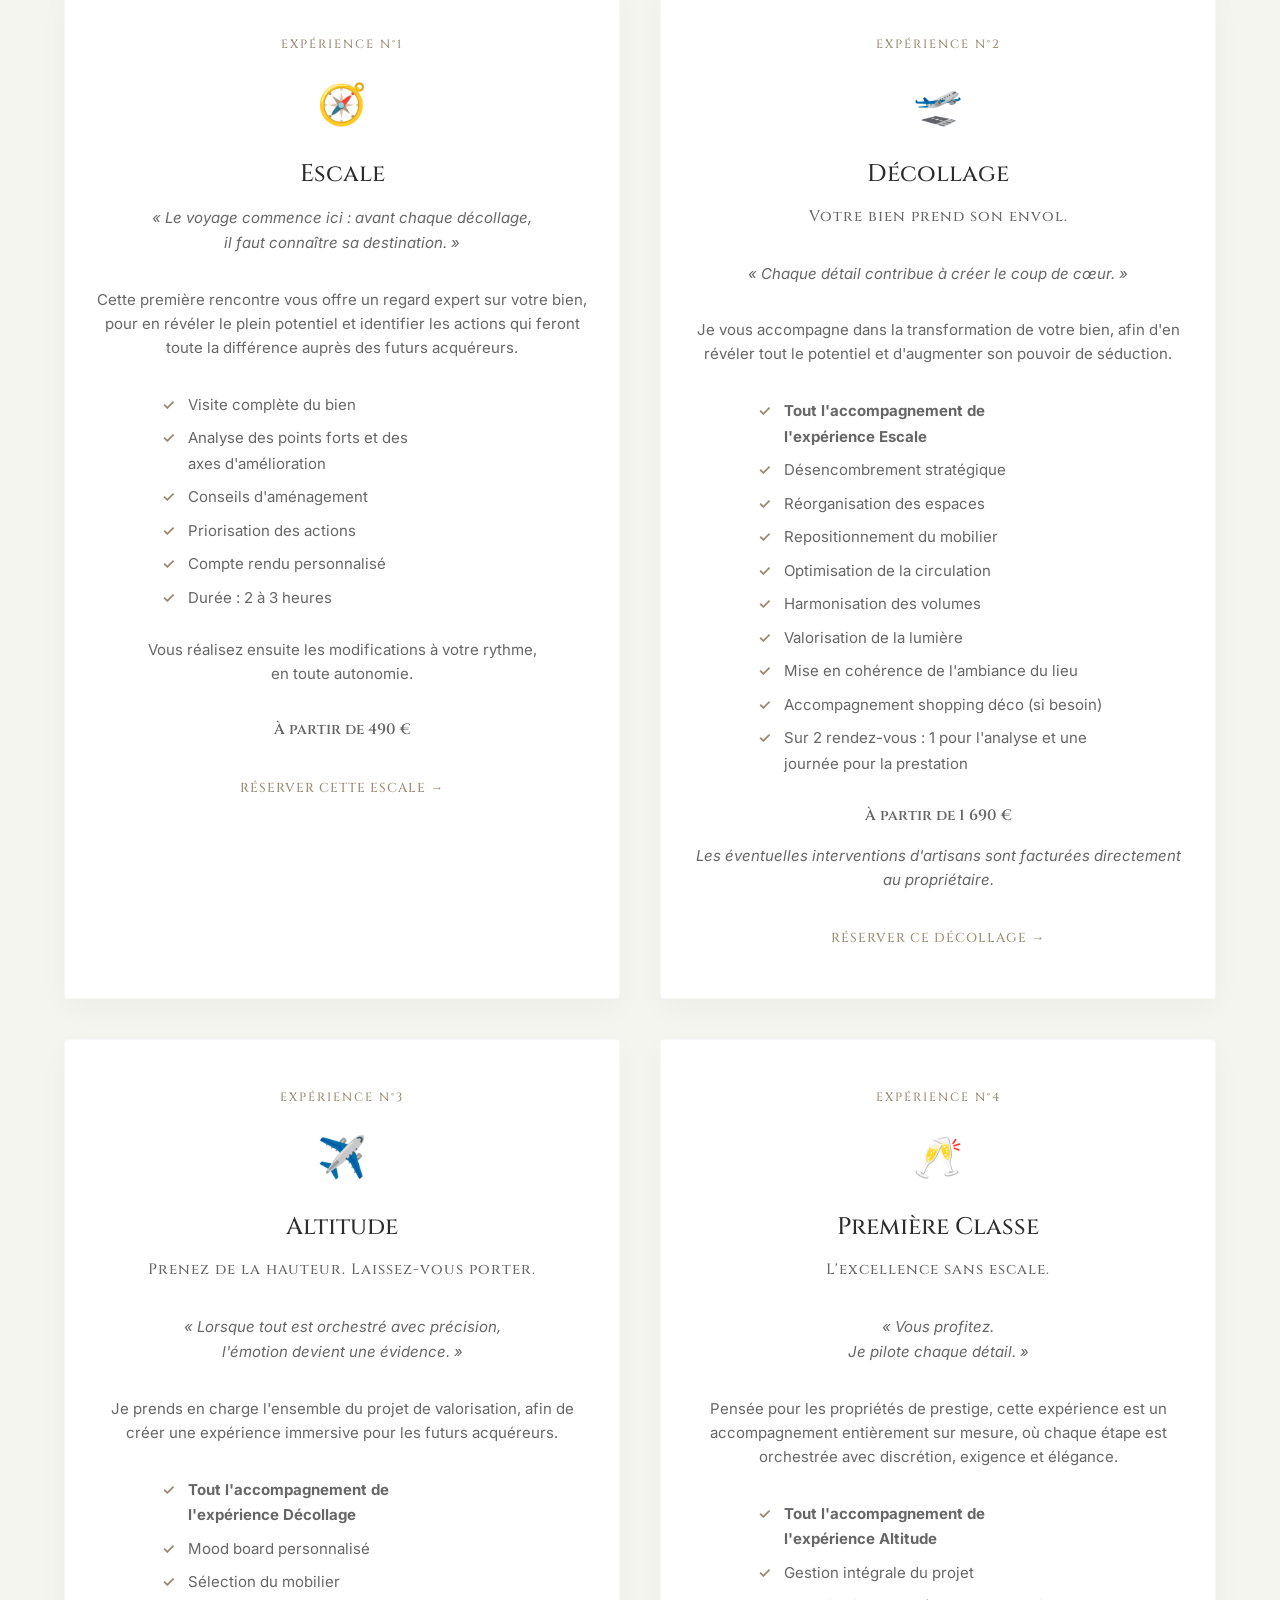
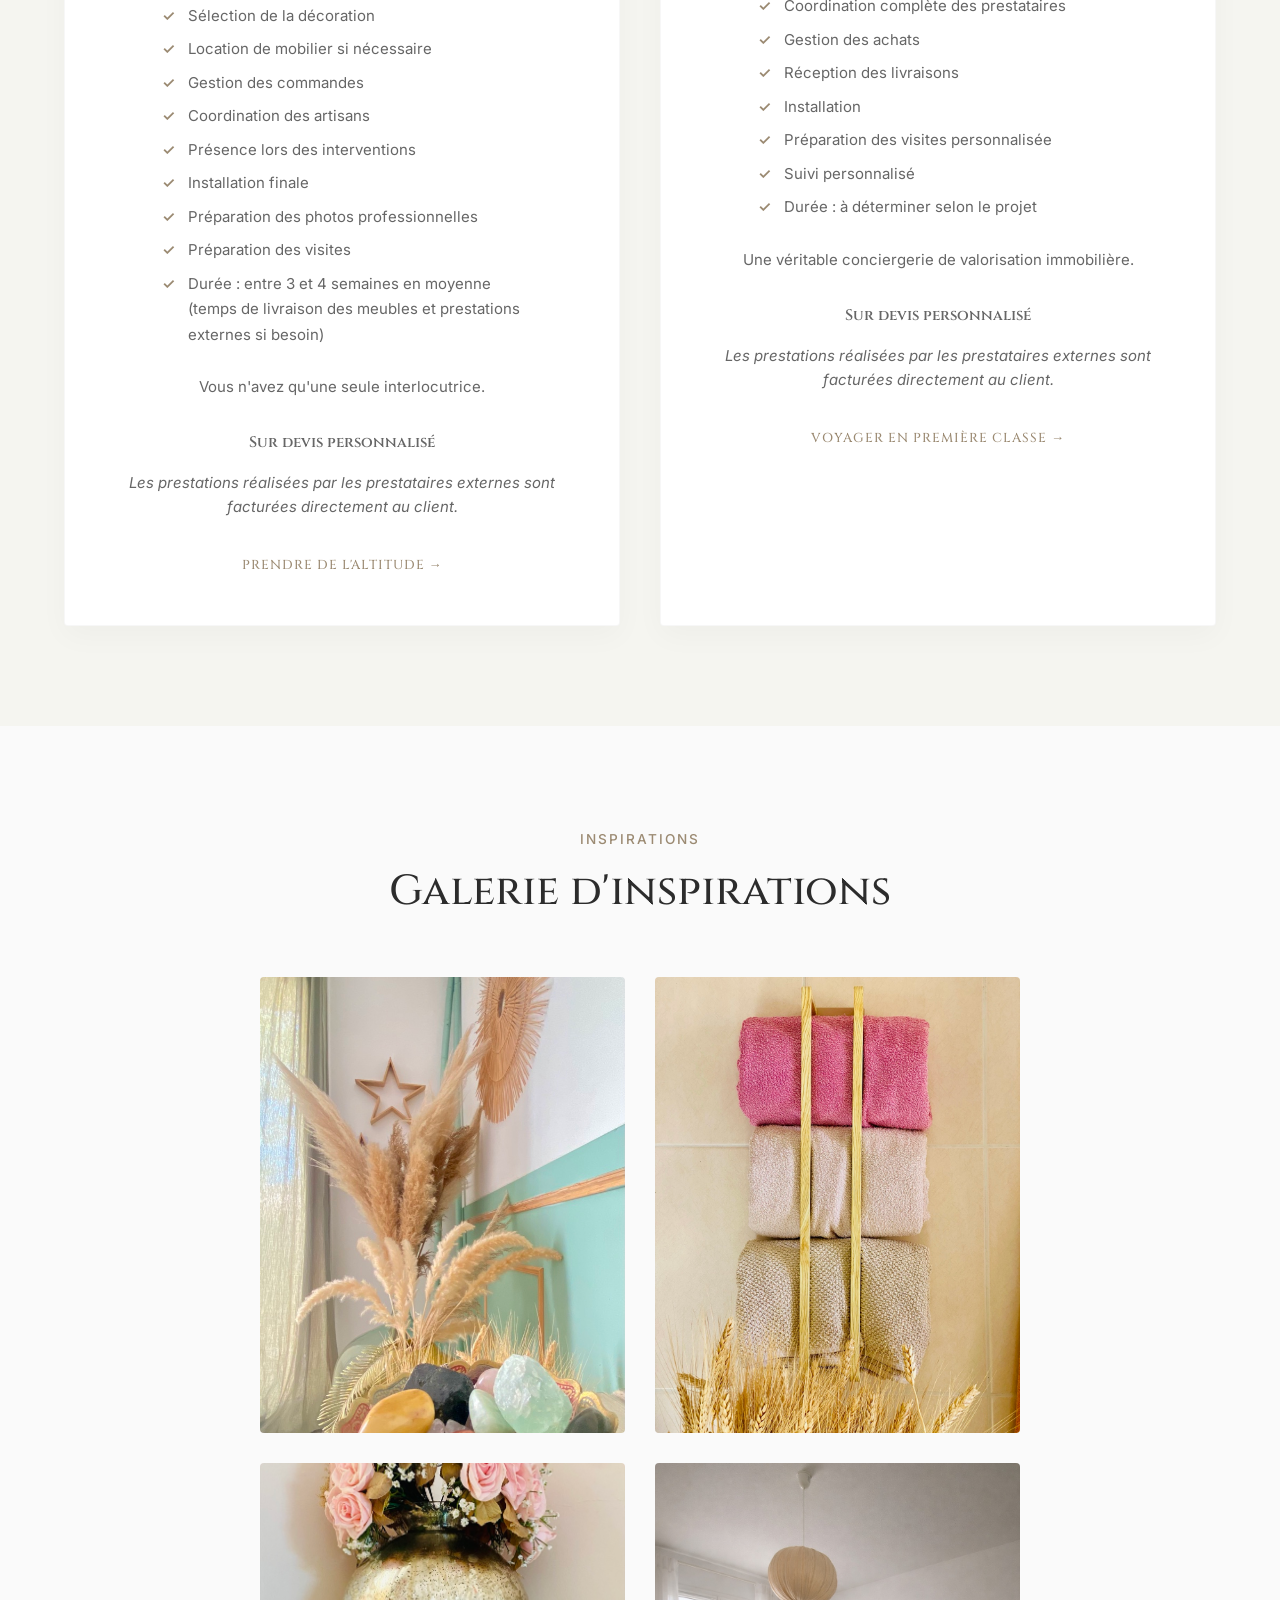
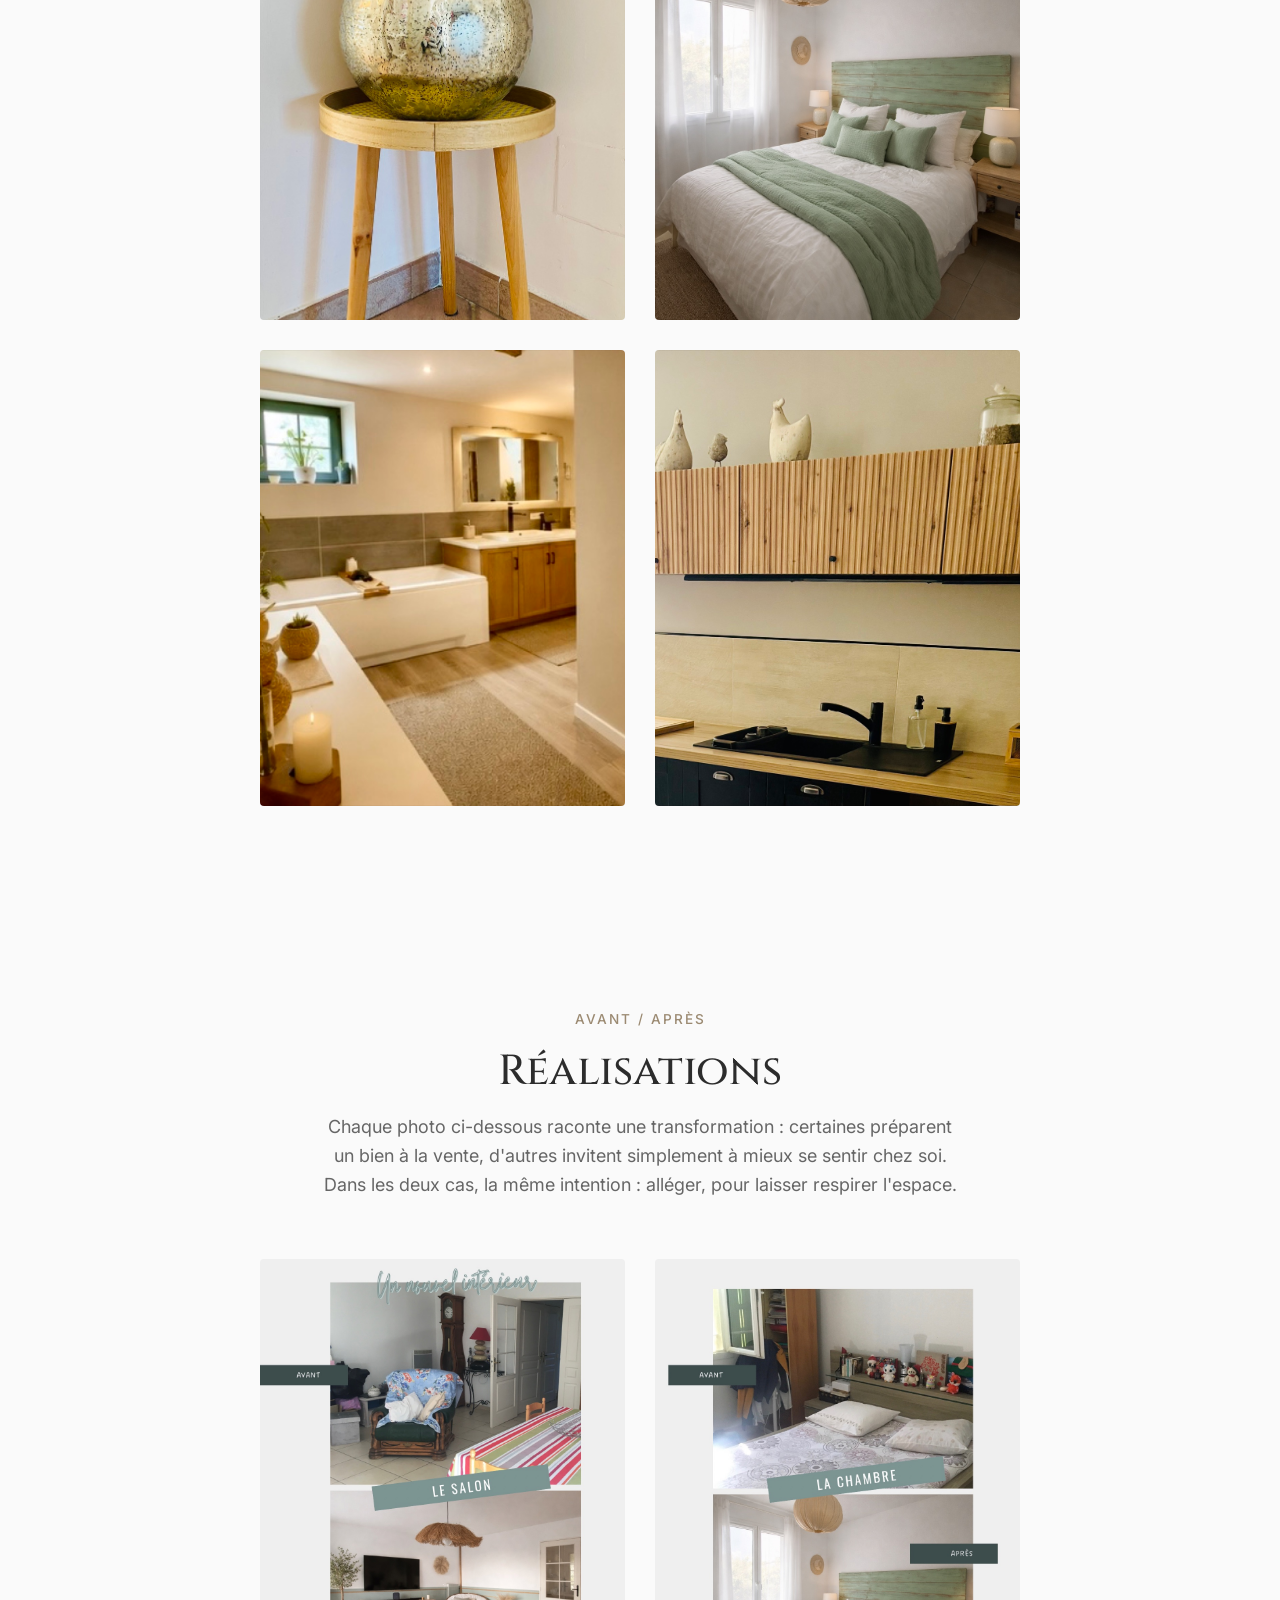
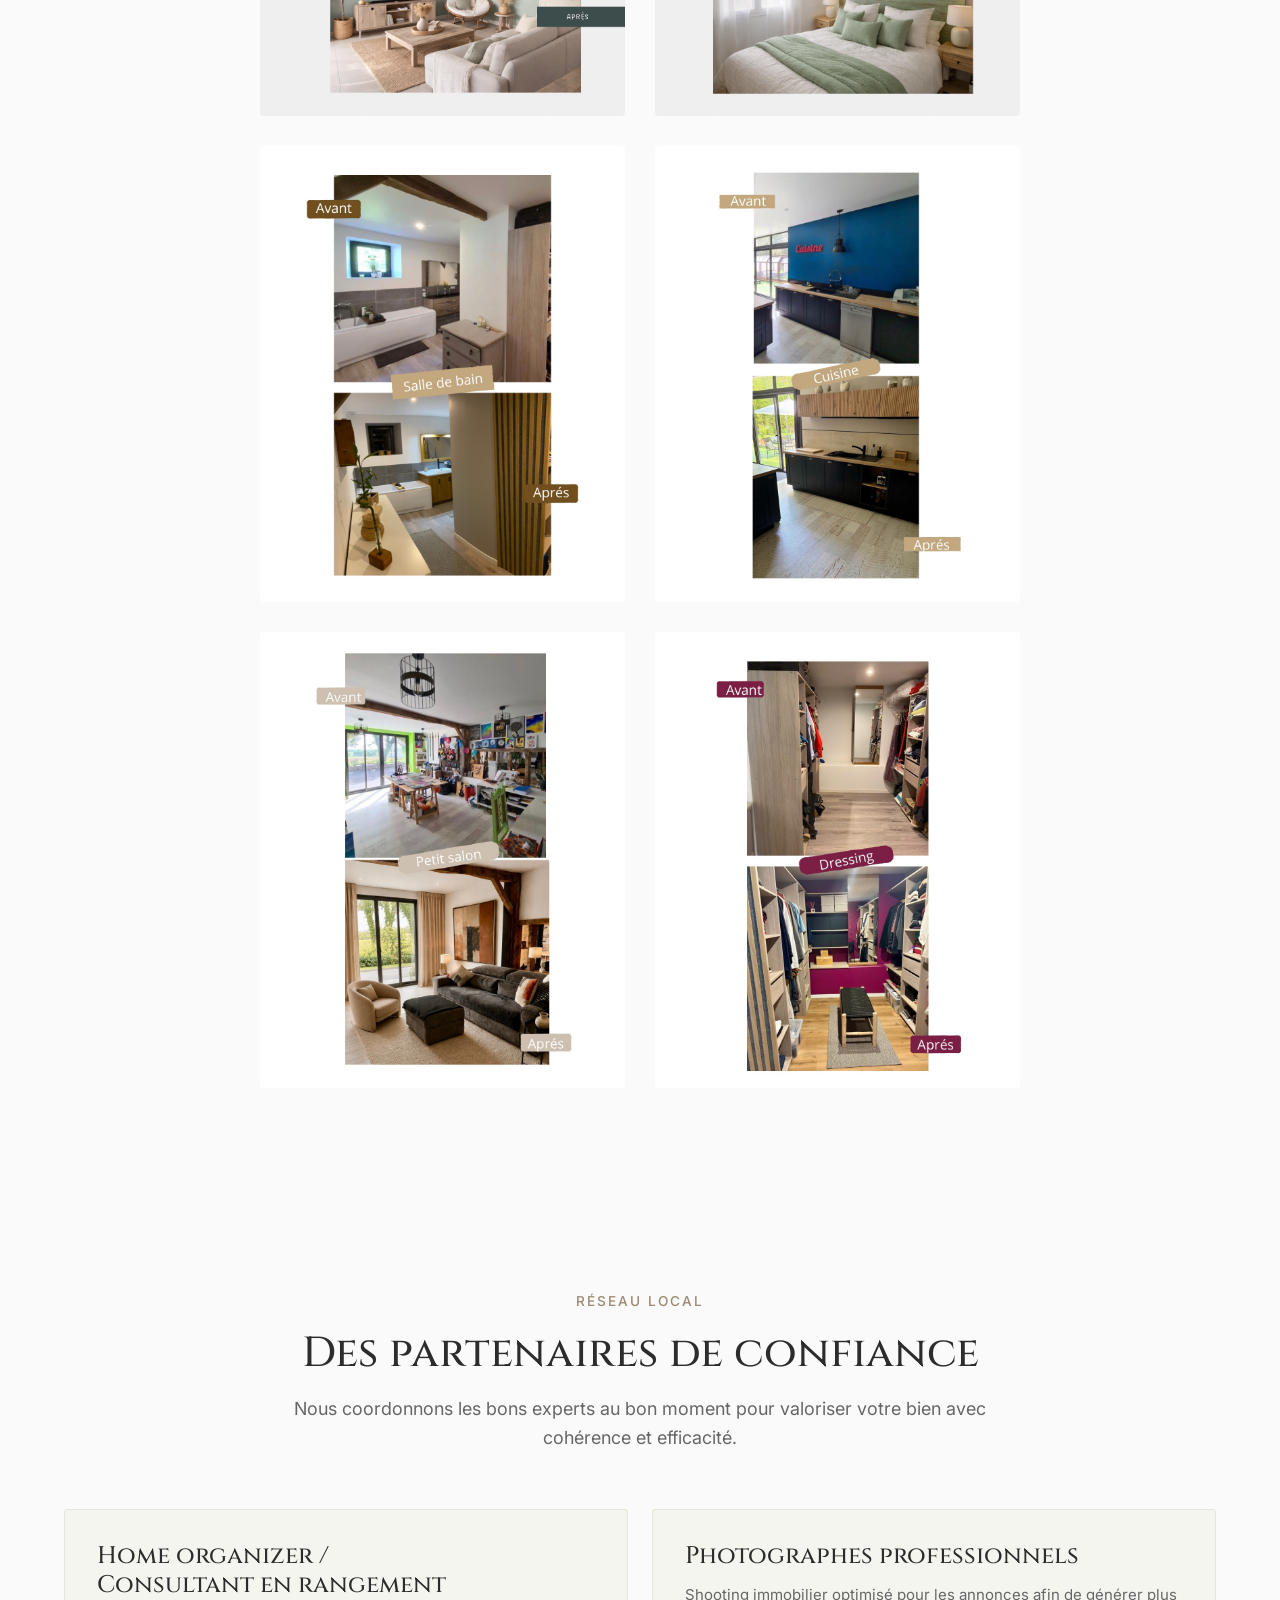
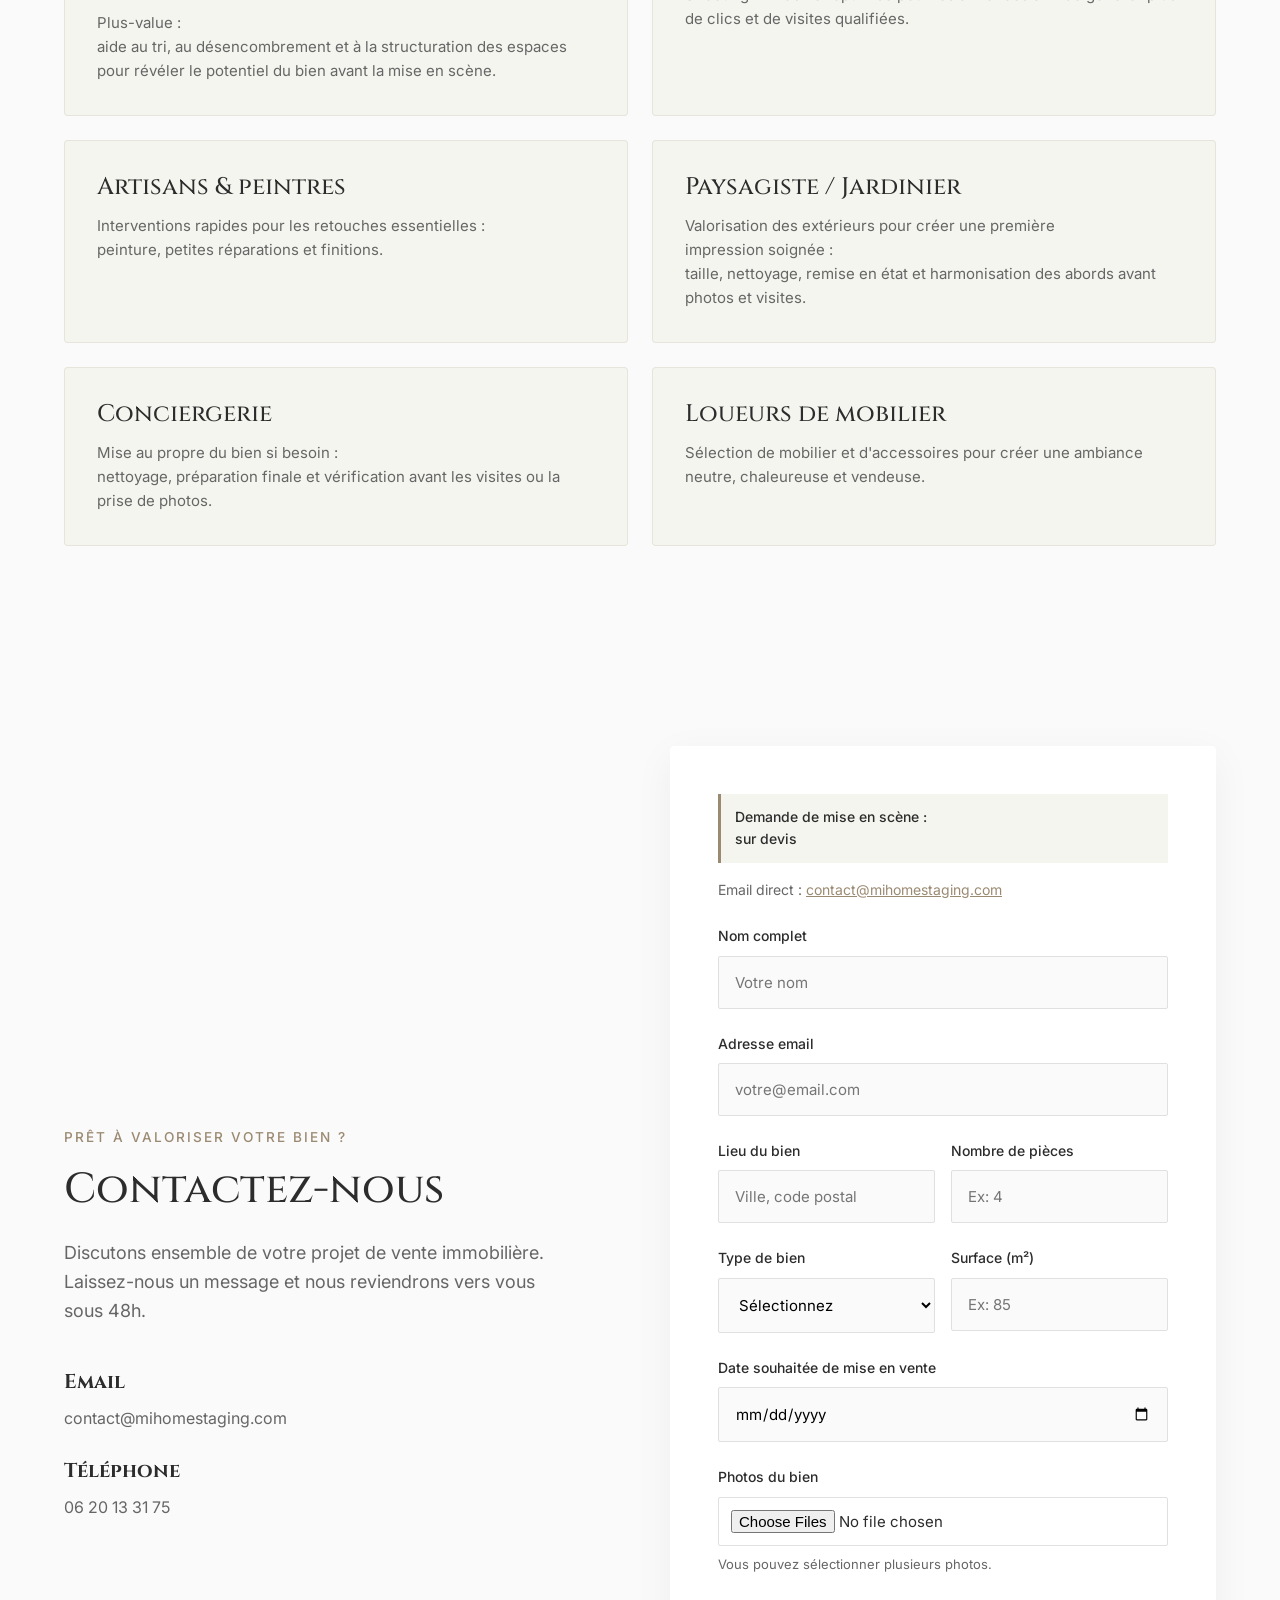
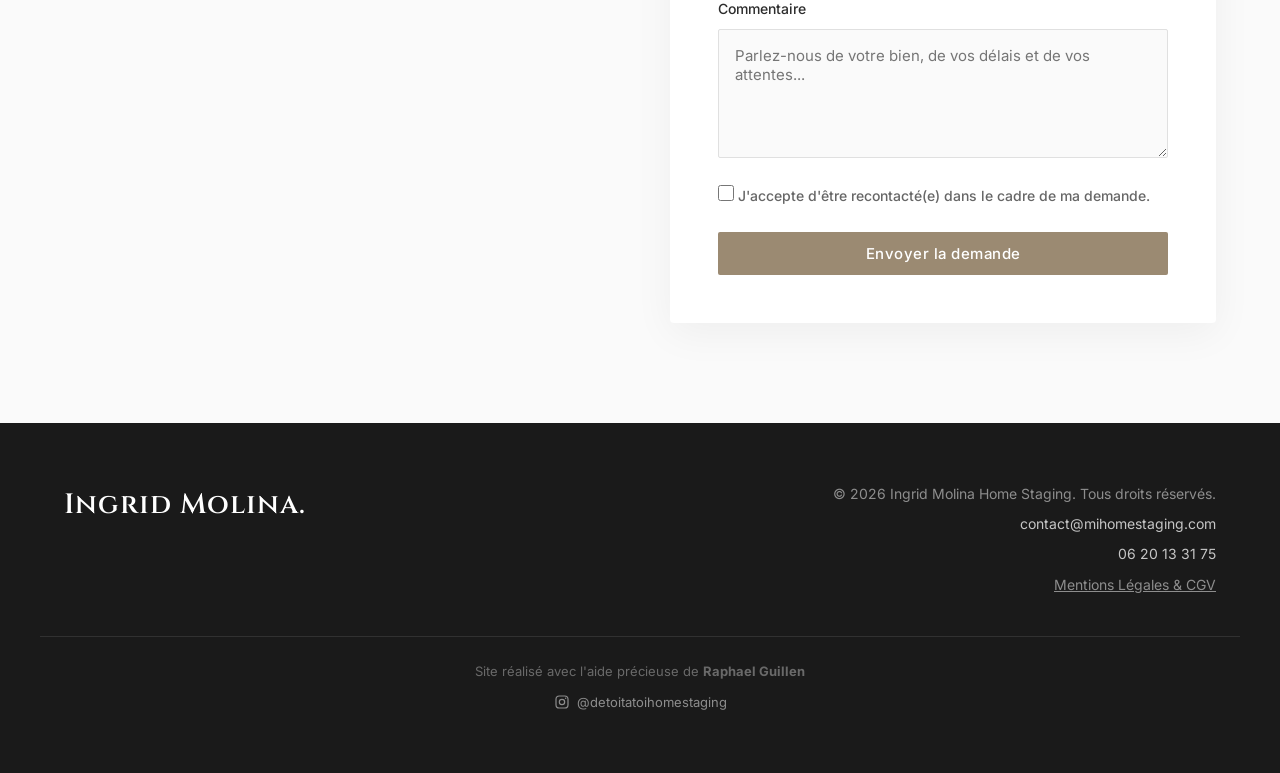
==== commit 628b4a4b: "Galerie d'inspirations : remplace les 3 visuels par 6 photos réelles, en 2 colonnes Co-Authored-By: " ====
--- a/index.html
+++ b/index.html
@@ -264,26 +264,47 @@
                 <span class="section-tag">Inspirations</span>
                 <h2>Galerie d'inspirations</h2>
             </div>
-            <div class="gallery-grid">
+            <div class="gallery-grid realisations-grid">
                 <div class="gallery-item fade-in-up">
-                    <img src="assets/hero_interior_staging_1773737428458.png" alt="Projet Salon">
-                    <div class="gallery-overlay">
-                        <h4>Salon Lumineux</h4>
-                        <p>Désencombrement & Aménagement</p>
+                    <img src="assets/inspiration_1.jpg" alt="Herbes de la pampa, soleil en rotin et coupe de pierres naturelles" loading="lazy">
+                    <div class="gallery-overlay">
+                        <h4>Touche Bohème</h4>
+                        <p>Pampa, rotin &amp; pierres naturelles</p>
+                    </div>
+                </div>
+                <div class="gallery-item fade-in-up">
+                    <img src="assets/inspiration_2.jpg" alt="Porte-serviettes en bois, linge rose et beige, épis de blé" loading="lazy">
+                    <div class="gallery-overlay">
+                        <h4>Salle de Bain</h4>
+                        <p>Linge en camaïeu &amp; blé séché</p>
                     </div>
                 </div>
                 <div class="gallery-item fade-in-up delay-200">
-                    <img src="assets/dining_interior_staging_1773737461609.png" alt="Projet Salle à Manger">
-                    <div class="gallery-overlay">
-                        <h4>Salle à Manger</h4>
-                        <p>Modernisation de l'espace</p>
+                    <img src="assets/inspiration_3.jpg" alt="Vase argenté garni de roses poudrées sur une sellette en bois" loading="lazy">
+                    <div class="gallery-overlay">
+                        <h4>Coin Fleuri</h4>
+                        <p>Vase mercurisé &amp; roses poudrées</p>
+                    </div>
+                </div>
+                <div class="gallery-item fade-in-up delay-200">
+                    <img src="assets/inspiration_4.jpg" alt="Chambre lumineuse, tête de lit céladon et linge en lin" loading="lazy">
+                    <div class="gallery-overlay">
+                        <h4>Chambre</h4>
+                        <p>Tête de lit céladon &amp; lin lavé</p>
                     </div>
                 </div>
                 <div class="gallery-item fade-in-up delay-400">
-                    <img src="assets/bedroom_interior_staging_1773737446217.png" alt="Projet Chambre">
-                    <div class="gallery-overlay">
-                        <h4>Suite Parentale</h4>
-                        <p>Ambiance cocooning</p>
+                    <img src="assets/inspiration_5.jpg" alt="Salle de bain en bois clair, bambou et bougies" loading="lazy">
+                    <div class="gallery-overlay">
+                        <h4>Salle de Bain Zen</h4>
+                        <p>Bois, bambou &amp; lumière douce</p>
+                    </div>
+                </div>
+                <div class="gallery-item fade-in-up delay-400">
+                    <img src="assets/inspiration_6.jpg" alt="Cuisine aux façades en bois cannelé et objets décoratifs chinés" loading="lazy">
+                    <div class="gallery-overlay">
+                        <h4>Cuisine</h4>
+                        <p>Bois cannelé &amp; objets chinés</p>
                     </div>
                 </div>
             </div>
